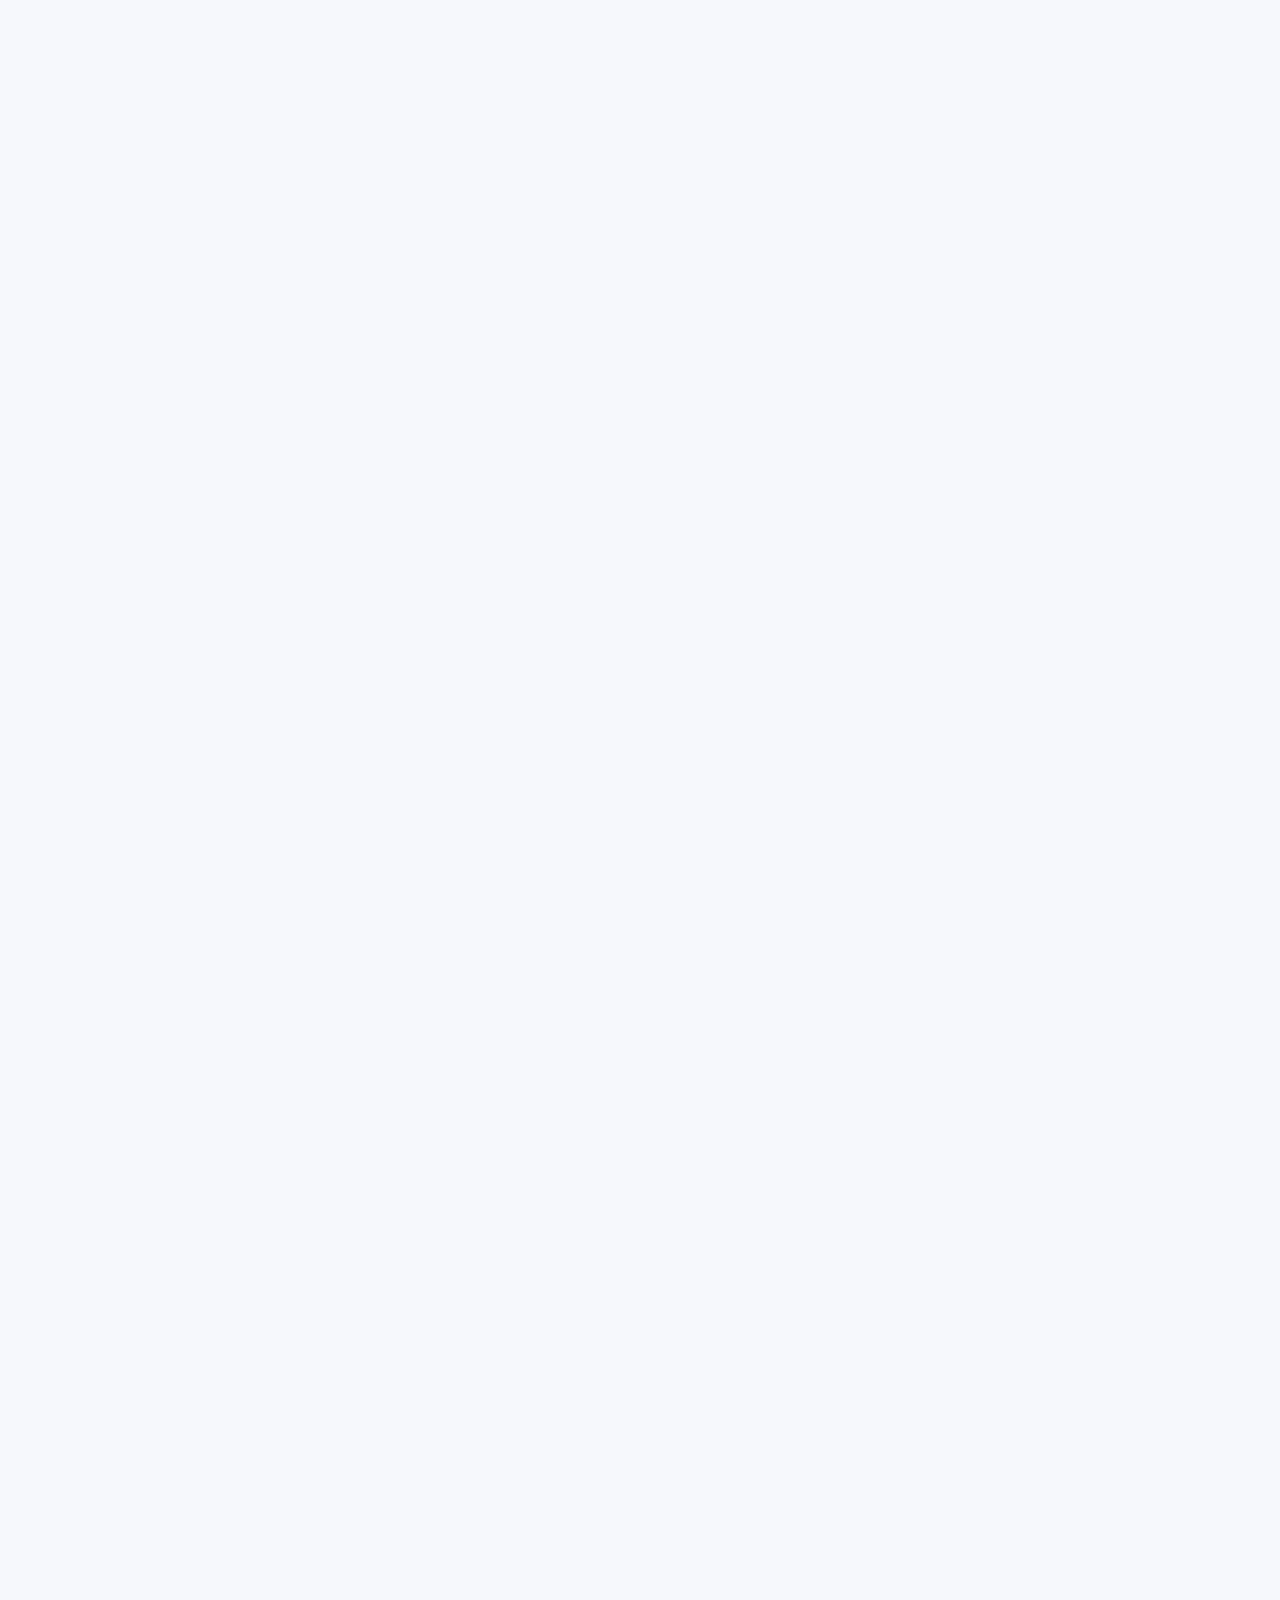
==== index.html @ 60332baa "Add files via upload" ====
<!DOCTYPE html>
<html lang="ar" dir="rtl">

<head>
  <meta charset="UTF-8">
  <meta name="viewport" content="width=device-width, initial-scale=1.0">
  <meta name="description"
    content="أكاديمية Data Cell لتعلم تحليل البيانات باستخدام Excel وPower BI وPower Query مع مسارات عملية ومشاريع حقيقية.">
  <meta name="keywords"
    content="data analysis, Excel, Power BI, Power Query, data analytics, learning platform, Pivot Table, dashboard">
  <meta name="author" content="Khaled Shaaban">
  <meta name="theme-color" content="#2563eb">
  <meta name="robots" content="index, follow">
  <link rel="canonical" href="https://abdokhaledshaaban.github.io/data_cell/index.html">
  <meta property="og:locale" content="ar_EG">
  <meta property="og:url" content="https://abdokhaledshaaban.github.io/data_cell/index.html">
  <meta property="og:site_name" content="Data Cell">
  <meta property="og:title" content="Data Cell | تعلم تحليل البيانات">
  <meta property="og:type" content="website">
  <meta property="og:image" content="https://abdokhaledshaaban.github.io/data_cell/img/hero.webp">
  <meta property="og:image:alt" content="Data Cell platform preview">
  <meta property="og:description"
    content="أكاديمية Data Cell لتعلم تحليل البيانات باستخدام Excel وPower BI وPower Query مع مسارات عملية ومشاريع حقيقية.">
  <meta name="twitter:title" content="Data Cell | تعلم تحليل البيانات">
  <meta name="twitter:description"
    content="أكاديمية Data Cell لتعلم تحليل البيانات باستخدام Excel وPower BI وPower Query مع مسارات عملية ومشاريع حقيقية.">
  <meta name="twitter:card" content="summary_large_image">
  <meta name="twitter:image" content="https://abdokhaledshaaban.github.io/data_cell/img/hero.webp">
  <meta name="twitter:image:alt" content="Data Cell platform preview">
  <script type="application/ld+json">
    {
      "@context": "https://schema.org",
      "@type": "EducationalOrganization",
      "name": "Data Cell",
      "url": "https://abdokhaledshaaban.github.io/data_cell/",
      "logo": "https://abdokhaledshaaban.github.io/data_cell/img/apple-touch-icon.png",
      "sameAs": [
        "https://www.facebook.com/share/1FXn8WjE4s/",
        "https://www.youtube.com/@khaledshaaban",
        "https://chat.whatsapp.com/BG29xzeOdV8DOxjk9hb5Yo",
        "https://t.me/onlineeducationkhaled"
      ]
    }
  </script>
  <script type="application/ld+json">
    {
      "@context": "https://schema.org",
      "@type": "WebSite",
      "name": "Data Cell",
      "url": "https://abdokhaledshaaban.github.io/data_cell/",
      "potentialAction": {
        "@type": "SearchAction",
        "target": "https://abdokhaledshaaban.github.io/data_cell/search/?q={search_term_string}",
        "query-input": "required name=search_term_string"
      }
    }
  </script>
  <link rel="icon" href="img/favicon-32.png" sizes="32x32" type="image/png">
  <link rel="icon" href="img/favicon-16.png" sizes="16x16" type="image/png">
  <link rel="apple-touch-icon" href="img/apple-touch-icon.png">
  <link rel="preconnect" href="https://fonts.googleapis.com">
  <link rel="preconnect" href="https://fonts.gstatic.com" crossorigin>
  <link rel="preload" as="style"
    href="https://fonts.googleapis.com/css2?family=Cairo:wght@300;400;500;600;700;800&family=Changa:wght@300;400;500;600;700&display=swap">
  <link rel="stylesheet"
    href="https://fonts.googleapis.com/css2?family=Cairo:wght@300;400;500;600;700;800&family=Changa:wght@300;400;500;600;700&display=swap">
  <link rel="preconnect" href="https://cdnjs.cloudflare.com" crossorigin>
  <link rel="stylesheet" href="https://cdnjs.cloudflare.com/ajax/libs/font-awesome/6.5.0/css/all.min.css">
  <link rel="stylesheet" href="css/bootstrap.min.css">
  <link rel="stylesheet" href="https://unpkg.com/aos@2.3.4/dist/aos.css">
  <link rel="stylesheet" href="css/main.css">
  <link rel="stylesheet" href="css/pages/index.css">
  <link rel="preload" as="image" href="img/hero.webp" fetchpriority="high">
  <title>Data Cell | تعلم تحليل البيانات</title>
</head>

<body>
  <div class="preloader" aria-hidden="true">
    <div class="preloader__spinner"></div>
    <span class="preloader__text">???? ???????</span>
  </div>
  <nav dir="ltr" class="navbar navbar-expand-lg fixed-top" aria-label="?????? ???????">
    <div class="container"><a href="index.html" class="navbar-brand"><span>D</span>ata<span>C</span>ell
      </a>
      <div class="d-flex align-items-center ms-auto order-lg-2 gap-3">
        <div class="login"><a href="login.html" class="btn btn-primary login-btn">تسجيل دخول</a></div><button
          id="theme-switch" class="me-2" type="button" aria-label="????? ????? ??????"><i
            class="fa-solid fa-moon"></i><i class="fa-regular fa-lightbulb"></i></button><button class="navbar-toggler"
          type="button" aria-label="??? ???????" aria-controls="links" aria-expanded="false"><i
            class="fa-solid fa-bars-staggered"></i></button>
      </div>
      <div dir="rtl" class="navbar-collapse justify-content-lg-center order-lg-1" id="links"><button class="nav-close"
          type="button" aria-label="????? ???????"><i class="fa-solid fa-xmark"></i></button>
        <ul class="navbar-nav text-start text-lg-center gap-lg-2">
          <li class="nav-item"><a href="index.html" class="nav-link">الرئيسية</a></li>
          <li class="nav-item"><a href="courses.html" class="nav-link">جميع الكورسات</a></li>
          <li class="nav-item"><a href="contact.html" class="nav-link">تواصل معنا</a></li>
          <li class="nav-item"><a href="about.html" class="nav-link">من نحن</a></li>
          <li class="nav-item drop-down"><a href="javascript:void(0)" id="navbarDropdown" class="nav-link"
              aria-haspopup="true" aria-expanded="false" aria-controls="nav-more-menu">المزيد <i
                class="fa-solid fa-caret-down"></i></a>
            <ul class="drop-down-list navbar-nav" id="nav-more-menu" role="menu" aria-hidden="true">
              <li class="nav-item"><a href="projects.html" class="nav-link">مشاريع</a></li>
              <li class="nav-item"><a href="quiz.html" class="nav-link">إختبارات</a></li>
              <li class="nav-item"><a href="learning_path.html" class="nav-link">مسار التعلم</a></li>
              <li class="nav-item"><a href="blog.html" class="nav-link">blog</a></li>
              <li class="nav-item"><a href="ai_chat.html" class="nav-link">AI chat</a></li>
              <li class="nav-item"><a href="index.html#faq" class="nav-link">FAQ</a></li>
            </ul>
          </li>
        </ul>
        <div class="login-mobile" style="display:none;"><a href="login.html" class="btn btn-primary w-100">تسجيل
            دخول</a></div>
      </div>
    </div>
  </nav><button id="myBtn" type="button" aria-label="?????? ??????"><i class="fa-solid fa-arrow-up"></i></button>
  <main id="main">
    <div class="hero d-flex align-items-center">
      <div class="container gap-4">
        <div class="row align-items-center">
          <div class="col-lg-6 text-center">
            <h1 class="display-5 fw-bold mb-4">مرحبا بكم في اكاديمية Data Cell</h1>
            <p class="text-secondary fs-5 mb-3">أكاديمية Data Cell هي أكاديميه لتعليم كيفية
              إدارة البيانات وتحليلها
              وعرضها, ويوجد
              العديد من المسارات واختبارات في مجالات متعددة وستتعلم
              بداية من تخزين البيات وتحليلها وعرضها على العديد من
              البرامج مثل: excel, power BI, power query. وهناك دورات لتعلم كل هذا. اذهب
              الى <a href="courses.html">جميع الكورسات </a>او <a href="learning_path.html">
                مسار تعلم تحليل البيانات
              </a></p><a href="courses.html" class="btn btn-primary w-75">
              إبدأ التعلم
            </a>
          </div>
          <div class="col-lg-6 text-center mt-5 mt-lg-0 imgs-section"><img src="img/hero.webp"
              class="img-fluid hero-img" alt="واجهة منصة Data Cell" loading="eager" fetchpriority="high"
              decoding="async">
            <div class="tool excel"><i class="fa-solid fa-file-excel"></i></div>
            <div class="tool powerbi"><i class="fa-solid fa-chart-column"></i></div>
            <div class="tool powerquery"><i class="fa-solid fa-database"></i></div>
            <div class="tool word"><i class="fa-solid fa-file-word"></i></div>
            <div class="tool powerpoint"><i class="fa-solid fa-file-powerpoint"></i></div>
          </div>
        </div>
        <div class="search-box text-center"><input type="search" id="search-input" aria-label="??? ?? ????????"
            placeholder="إبحث في الكورسات ...">
          <div id="search-results" role="listbox" aria-live="polite"></div>
        </div>
      </div>
    </div>
    <div class="intro-section w-100 text-center mt-5">
      <h2 class="mb-4">تعلم مع اكاديمية Data Cell</h2>
      <p class="text-secondary">تعلم مسارات تعليمية مختلفة في Data Cell تجعلك محترفاً
        في إدارة البيانات وتحليلها <br> عن
        طريق الكورسات الغنية بالمعلومات ذات التجربة الرائعة</p>
    </div>
    <div class="courses mt-5">
      <div class="container">
        <h2 class="text-center mb-5">الكورسات</h2>
        <div class="row align-items-center" id="courses">
          <div class="col-lg-3 col-md-6 mb-4">
            <div class="course-card">
              <div class="img-container"><img src="img/excel course.webp" class="course-img" alt="Excel Course"
                  loading="lazy" decoding="async"><span class="course-badge">Excel</span></div>
              <div class="course-content">
                <h5 class="course-title">Excel for Data Analysis</h5>
                <p class="course-desc">
                  تعلم تحليل البيانات باستخدام Excel بداية من الأساسيات حتى
                  الاحتراف.
                </p>
                <div class="course-info"><span><i class="fa-solid fa-video"></i> 35 درس
                  </span><span><i class="fa-solid fa-clock"></i> 5 ساعات
                  </span></div>
                <div class="course-footer">
                  <div class="rating"><i class="fa-solid fa-star"></i>
                    4.8
                  </div><a href="courses.html#excel" class="course-btn">
                    إبدأ التعلم
                  </a>
                </div>
              </div>
            </div>
          </div><a href="courses.html" class="all-coursers col-lg-3 col-md-6 mb-4">
            <h4>جميع الكورسات</h4><i class="fa-solid fa-arrow-left"></i>
          </a>
        </div>
      </div>
    </div>
    <section class="platform-features py-5">
      <div class="container">
        <div class="section-head text-center mb-5">
          <h2>مميزات المنصة</h2>
          <p>تجربة تعلم عملية وسريعة تساعدك تطبّق من أول أسبوع.</p>
        </div>
        <div class="row g-4">
          <div class="col-md-6 col-lg-4">
            <div class="feature-tile">
              <div class="feature-icon bg-1"><i class="fa-solid fa-bolt"></i></div>
              <h5>تعلم سريع ومركز</h5>
              <p>دروس قصيرة ومباشرة بدون حشو.</p>
            </div>
          </div>
          <div class="col-md-6 col-lg-4">
            <div class="feature-tile">
              <div class="feature-icon bg-2"><i class="fa-solid fa-laptop-code"></i></div>
              <h5>تطبيق عملي فوري</h5>
              <p>تمارين ومشاريع بعد كل جزء.</p>
            </div>
          </div>
          <div class="col-md-6 col-lg-4">
            <div class="feature-tile">
              <div class="feature-icon bg-3"><i class="fa-solid fa-arrows-rotate"></i></div>
              <h5>محتوى محدث باستمرار</h5>
              <p>أدوات ومهارات مطلوبة في السوق.</p>
            </div>
          </div>
          <div class="col-md-6 col-lg-4">
            <div class="feature-tile">
              <div class="feature-icon bg-4"><i class="fa-solid fa-layer-group"></i></div>
              <h5>مستويات تناسب الجميع</h5>
              <p>من مبتدئ لحد احتراف خطوة بخطوة.</p>
            </div>
          </div>
          <div class="col-md-6 col-lg-4">
            <div class="feature-tile">
              <div class="feature-icon bg-5"><i class="fa-solid fa-language"></i></div>
              <h5>محتوى عربي</h5>
              <p>شرح بسيط باللغة العربية.</p>
            </div>
          </div>
          <div class="col-md-6 col-lg-4">
            <div class="feature-tile">
              <div class="feature-icon bg-6"><i class="fa-solid fa-people-group"></i></div>
              <h5>دعم ومجتمع تعلّم</h5>
              <p>توجيه مستمر ومشاركة الخبرات.</p>
            </div>
          </div>
        </div>
      </div>
    </section>
    <section class="cta-section">
      <div class="cta-shapes"><i class="shape excel-CTA">X</i><i class="shape bi">BI</i><i class="shape pq">PQ</i><i
          class="shape chart">📊</i></div>
      <div class="container text-center cta-content">
        <h2>ابدأ رحلتك في تحليل البيانات</h2>
        <p>
          تعلم اكسيل, باور بي آي, باور كويري وتحليل البيانات مع مشاريع
          حقيقية ودروس عملية. ابدأ رحلتك في تحليل البيانات
          اليوم!
        </p>
        <div class="cta-buttons"><a href="courses.html" class="btn btn-primary btn-lg">
            تصفح الدورات
          </a><a href="learning_path.html" class="btn btn-outline-light btn-lg">
            مسار التعلم
          </a></div>
      </div>
    </section>
    <div class="most-courses mt-5">
      <div class="container">
        <div class="text-center mb-4">
          <h2 class="mb-2">الكورسات الأكثر شيوعاً</h2>
          <p class="text-secondary mb-0">اختيارات مركّزة تساعدك تبدأ بسرعة وتحقق
            نتائج واضحة.</p>
        </div>
        <div class="row g-4">
          <div class="col-lg-6">
            <article class="most-course-card">
              <div class="most-course-media"><img src="img/data analysis course.webp" alt="Data Analysis Course"
                  loading="lazy" decoding="async"><span class="badge bg-primary most-course-tag">الأكثر طلباً</span>
              </div>
              <div class="most-course-body">
                <h3>Data Analysis Fundamentals</h3>
                <p>ابدأ بأساسيات التحليل خطوة بخطوة مع تمارين عملية
                  ومشاريع قصيرة.</p>
                <div class="most-course-meta"><span><i class="fa-solid fa-video"></i> 22 درس</span><span><i
                      class="fa-solid fa-clock"></i> 3 ساعات</span><span><i class="fa-solid fa-star"></i> 4.9</span>
                </div><a href="courses.html#data-analysis" class="most-course-btn">ابدأ الآن</a>
              </div>
            </article>
          </div>
          <div class="col-lg-6">
            <article class="most-course-card">
              <div class="most-course-media"><img src="img/power query.webp" alt="Power Query Course" loading="lazy"
                  decoding="async"><span class="badge bg-primary most-course-tag">مميز</span></div>
              <div class="most-course-body">
                <h3>Power Query Mastery</h3>
                <p>تعلّم تنظيف وتحويل البيانات بذكاء واحتراف قبل بناء
                  التقارير.</p>
                <div class="most-course-meta"><span><i class="fa-solid fa-video"></i> 18 درس</span><span><i
                      class="fa-solid fa-clock"></i> 2.5 ساعة</span><span><i class="fa-solid fa-star"></i> 4.8</span>
                </div><a href="courses.html#power-query" class="most-course-btn">ابدأ الآن</a>
              </div>
            </article>
          </div>
        </div>
      </div>
    </div>
    <section class="latest-section latest-articles">
      <div class="container">
        <div class="section-head text-center mb-4">
          <h2>أحدث المقالات</h2>
          <p class="text-secondary mb-0">آخر 3 مقالات نزلت في المدونة.</p>
        </div>
        <div class="row g-4" id="homeLatestPosts">
          <div class="col-12 text-center text-secondary py-4" id="homePostsLoading">
            جاري تحميل المقالات...
          </div>
        </div>
      </div>
    </section>
    <section class="latest-section latest-videos">
      <div class="container">
        <div class="section-head text-center mb-4">
          <h2>أحدث الفيديوهات</h2>
          <p class="text-secondary mb-0">آخر 3 فيديوهات نزلت على القناة.</p>
        </div>
        <div class="row g-4">
          <div class="col-lg-4 col-md-6">
            <article class="post-card card h-100 video-card">
              <div class="post-media"><img src="img/hero.webp" alt="فيديو عن Power BI" loading="lazy"
                  decoding="async"><span class="post-tag">Power BI</span></div>
              <div class="post-body card-body">
                <h5>مقدمة سريعة لـ Power BI للمبتدئين</h5>
                <p>ابدأ من الصفر وتعرّف على الأساسيات في 10 دقائق.</p>
                <div class="post-meta"><span><i class="fa-solid fa-calendar"></i> 9 مارس 2026</span><span><i
                      class="fa-solid fa-video"></i> 10 دقائق</span></div><a
                  href="https://www.youtube.com/@khaledshaaban" class="post-btn" target="_blank"
                  rel="noopener noreferrer">شاهد الآن</a>
              </div>
            </article>
          </div>
          <div class="col-lg-4 col-md-6">
            <article class="post-card card h-100 video-card">
              <div class="post-media"><img src="img/excel course.webp" alt="فيديو عن Excel" loading="lazy"
                  decoding="async"><span class="post-tag">Excel</span></div>
              <div class="post-body card-body">
                <h5>أفضل اختصارات Excel تسرّع شغلك</h5>
                <p>أهم الاختصارات اللي هتختصر وقتك جدًا.</p>
                <div class="post-meta"><span><i class="fa-solid fa-calendar"></i> 6 مارس 2026</span><span><i
                      class="fa-solid fa-video"></i> 8 دقائق</span></div><a
                  href="https://www.youtube.com/@khaledshaaban" class="post-btn" target="_blank"
                  rel="noopener noreferrer">شاهد الآن</a>
              </div>
            </article>
          </div>
          <div class="col-lg-4 col-md-6">
            <article class="post-card card h-100 video-card">
              <div class="post-media"><img src="img/power query.webp" alt="فيديو عن Power Query" loading="lazy"
                  decoding="async"><span class="post-tag">Power Query</span></div>
              <div class="post-body card-body">
                <h5>تنظيف البيانات باستخدام Power Query</h5>
                <p>خطوات عملية لتنظيف البيانات بسرعة.</p>
                <div class="post-meta"><span><i class="fa-solid fa-calendar"></i> 2 مارس 2026</span><span><i
                      class="fa-solid fa-video"></i> 9 دقائق</span></div><a
                  href="https://www.youtube.com/@khaledshaaban" class="post-btn" target="_blank"
                  rel="noopener noreferrer">شاهد الآن</a>
              </div>
            </article>
          </div>
        </div>
      </div>
    </section>
    <section class="faq-section py-5" id="faq">
      <div class="container">
        <div class="text-center mb-4">
          <h2 data-faq-title>??????? ???????</h2>
          <p class="text-secondary mb-0" data-faq-subtitle>?????? ????? ??? ???? ??????? ???????.</p>
        </div>
        <div class="accordion faq-accordion" id="faqAccordion" data-faq-url="data/home-faq.json"></div>
        <div class="text-center text-secondary mt-3" data-faq-empty></div>
      </div>
    </section>
    <div class="about-section mt-5">
      <h2 class="text-center mb-4">About Us</h2>
      <div class="container">
        <div class="row align-items-center">
          <div class="col-lg-6 text-center">
            <h2 class="mb-4">جميع التخصصات في إدارة البيانات</h2>
            <p>تقدم اكاديمية Data Cell تخصصات كثيرة في إدارة البيانات يمكنك
              زيارة الكورسات وتصفح ما تريد</p>
          </div>
          <div class="col-lg-6">
            <div class="content p-4">
              <h3 class="mb-3">ما هي Data Cell؟</h3>
              <p>
                Data Cell هي أكاديمية تعليمية متخصصة في مجال تحليل البيانات
                وإدارة البيانات. تأسست بهدف تمكين الأفراد من
                اكتساب المهارات اللازمة لتحليل البيانات واستخلاص رؤى
                قيمة منها. تقدم الأكاديمية مجموعة واسعة من الدورات
                التدريبية التي تغطي مواضيع مثل Excel, Power BI, Power Query, وغيرها من
                الأدوات والتقنيات
                المستخدمة في مجال تحليل البيانات. تتميز دورات Data Cell بأسلوب
                تعليمي عملي وتفاعلي، حيث يتم تقديم المحتوى
                من خلال دروس فيديو، تمارين عملية، ومشاريع تطبيقية تساعد
                المتعلمين على تطبيق ما تعلموه في سيناريوهات
                واقعية.
              </p>
            </div>
          </div>
        </div>
      </div>
    </div>
  </main>
  <footer class="footer">
    <div class="container">
      <div class="row gy-4">
        <div class="col-lg-4 col-md-6">
          <h3 class="footer-logo">Data Cell</h3>
          <p class="footer-text">
            تعلم اكسيل, باور بي آي, باور كويري وتحليل البيانات مع مشاريع
            حقيقية ودروس عملية. ابدأ رحلتك في تحليل
            البيانات اليوم!
          </p>
          <div class="social-icons"><a href="https://www.facebook.com/share/1FXn8WjE4s/" target="_blank"
              rel="noopener noreferrer"><i class="fa-brands fa-facebook"></i></a><a
              href="https://www.youtube.com/@khaledshaaban" target="_blank" rel="noopener noreferrer"
              aria-label="YouTube"><i class="fa-brands fa-youtube"></i></a><a
              href="https://chat.whatsapp.com/BG29xzeOdV8DOxjk9hb5Yo" target="_blank" rel="noopener noreferrer"><i
                class="fa-brands fa-whatsapp"></i></a><a href="https://t.me/onlineeducationkhaled"><i
                class="fa-brands fa-telegram" target="_blank" rel="noopener noreferrer"></i></a></div>
        </div>
        <div class="col-lg-2 col-md-6">
          <h5>اللينكات</h5>
          <ul class="footer-links">
            <li><a href="index.html">الرئيسية</a></li>
            <li><a href="courses.html">الدورات</a></li>
            <li><a href="learning_path.html">مسار التعلم</a></li>
            <li><a href="blog.html">المدونة</a></li>
            <li><a href="contact.html">اتصل بنا</a></li>
          </ul>
        </div>
        <div class="col-lg-3 col-md-6">
          <h5>الكورسات</h5>
          <ul class="footer-links">
            <li><a href="courses.html#excel">Excel</a></li>
            <li><a href="courses.html#power-bi">Power BI</a></li>
            <li><a href="courses.html#power-query">Power Query</a></li>
            <li><a href="courses.html#data-analysis">Data Analysis</a></li>
            <li><a href="courses.html#pivot-table">Pivot table</a></li>
          </ul>
        </div>
        <div class="col-lg-3 col-md-6">
          <h5>تواصل معنا</h5>
          <ul class="footer-contact">
            <li>الايميل : <a href="mailto:info@datacell.com">info@datacell.com</a></li>
            <li>الموقع : مصر</li>
          </ul>
        </div>
      </div>
      <hr>
      <div class="footer-bottom text-center">
        <p>
          جميع الحقوق محفوظة. تصميم وتطوير © 2026 Data Cell.
        </p>
      </div>
    </div>
  </footer>
  <script src="js/bootstrap.bundle.min.js" defer></script>
  <script src="https://unpkg.com/aos@2.3.4/dist/aos.js" defer></script>
  <script src="js/main.js" defer></script>
  <script src="js/pages/index.js" defer></script>
</body>

</html>
---- css/main.css ----
/* ==== Colors for Light & Dark Mode ==== */
:root {
  --primary: #2563eb;
  --primary-hover: #1d4ed8;
  --accent: #0ea5e9;
  --accent-warm: #f59e0b;
  --hover: #e2e8f0;
  --text-main: #0f172a;
  --text-second: #475569;
  --bg-body: #f8fafc;
  --bg-card: #ffffff;
  --border: rgba(15, 23, 42, 0.08);
  --base-variant: rgba(255, 255, 255, 0.86);
  --overlay: rgba(15, 23, 42, 0.08);
  --second-background: radial-gradient(
    circle at 20% 20%,
    #e0f2fe 0%,
    #f8fafc 45%,
    #eef2ff 100%
  );
  --radius-sm: 12px;
  --radius-md: 18px;
  --radius-lg: 26px;
  --shadow-sm: 0 8px 20px rgba(15, 23, 42, 0.08);
  --shadow-md: 0 18px 40px rgba(15, 23, 42, 0.12);
  --shadow-lg: 0 30px 70px rgba(15, 23, 42, 0.16);
}

.darkmode {
  --primary: #60a5fa;
  --primary-hover: #3b82f6;
  --accent: #22d3ee;
  --accent-warm: #fbbf24;
  --hover: rgba(148, 163, 184, 0.2);
  --text-main: #f8fafc;
  --text-second: #cbd5f5;
  --bg-body: #0b1220;
  --bg-card: #121b2e;
  --border: rgba(148, 163, 184, 0.2);
  --base-variant: rgba(15, 23, 42, 0.7);
  --overlay: rgba(15, 23, 42, 0.88);
  --second-background: radial-gradient(
    circle at 20% 20%,
    rgba(37, 99, 235, 0.28) 0%,
    #0b1220 45%,
    #0f172a 100%
  );
  --shadow-sm: 0 10px 24px rgba(0, 0, 0, 0.35);
  --shadow-md: 0 20px 50px rgba(0, 0, 0, 0.45);
  --shadow-lg: 0 30px 80px rgba(0, 0, 0, 0.55);
}

* {
  /* overflow: hidden; */
  box-sizing: border-box;
  margin: 0;
  padding: 0;
}

body,
html {
  overflow-x: hidden;
  font-family: 'Cairo', 'Changa', 'Tajawal', sans-serif;
  color: var(--text-main);
  line-height: 1.75;
  background: var(--bg-body);
}

/* ==== Navbar ==== */
body {
  transition:
    background 0.35s ease,
    color 0.35s ease;
  overflow-x: hidden;
}

nav {
  position: fixed;
  top: 0;
  background: var(--base-variant);
  backdrop-filter: blur(10px);
  transition: 0.3s;
  z-index: 1000;
}

.navbar-brand {
  font-size: 30px;
  color: var(--text-main) !important;
  user-select: none;
}

.navbar-brand span {
  color: var(--primary);
  font-size: 32px;
}

#theme-switch {
  width: 45px;
  height: 45px;
  border-radius: 50%;
  border: 0;
  outline: 0;
  background-color: var(--base-variant);
  display: flex;
  justify-content: center;
  align-items: center;
}

#theme-switch i {
  font-size: 24px;
  color: var(--primary);
}

#theme-switch i:last-child {
  display: none;
  color: yellow !important;
}

.darkmode #theme-switch i:first-child {
  display: none;
}

.darkmode #theme-switch i:last-child {
  display: block;
}

.nav-item a:hover,
.nav-item p:hover {
  color: var(--primary-hover) !important;
}

.nav-item a,
.nav-item p {
  color: var(--text-main) !important;
  cursor: pointer;
  user-select: none;
}

.navbar-toggler i {
  color: var(--text-main);
}

.drop-down {
  position: relative;
}

.drop-down-list {
  position: absolute;
  top: 57px;
  background: var(--overlay);
  flex-direction: column !important;
  align-items: center !important;
  justify-content: center !important;
  width: 170px;
  border-radius: 8px;

  /* animation */
  max-height: 0;
  overflow: hidden;
  opacity: 0;
  transform: translateY(-10px);
  transition: all 0.35s ease;
}

.drop-down-list.active {
  max-height: 300px;
  background: var(--overlay);
  opacity: 1;
  transform: translateY(0);
}

.drop-down-list li {
  width: 100%;
}
.drop-down-list li:not(:last-child) {
  border-bottom: 1px dotted var(--border);
}
.drop-down-list li:hover {
  background: var(--hover);
}
.drop-down-list li:hover a {
  color: var(--text-main) !important;
}

.nav-close {
  display: none;
}

.login {
  display: flex;
}

@media (max-width: 991px) {
  .login {
    display: none;
  }

  #links .login-mobile {
    display: block;
    width: 90%;
    position: absolute;
    bottom: 0;
    margin-bottom: 20px;
  }
}

#myBtn {
  height: 40px;
  width: 40px;
  border: 0;
  outline: 0;
  background: var(--primary);
  color: white;
  cursor: pointer;
  position: fixed;
  right: 20px;
  bottom: 20px;
  border-radius: 25px;
  font-size: 18px;
  display: none;
  z-index: 1000;
  transition: 0.3s;
}
#myBtn:hover {
  background: var(--primary-hover);
}
/* ==== Mobile Menu ==== */

@media (max-width: 991px) {
  #links {
    position: fixed;
    top: 0;
    right: 0;
    height: 100vh;
    width: 50%;
    background: var(--overlay);
    display: flex;
    flex-direction: column;
    justify-content: center;
    align-items: center;
    transform: translateX(100%);
    transition: transform 0.3s ease;
    z-index: 9999;
  }

  #links.show {
    transform: translateX(0);
  }

  #links > ul {
    display: flex;
    flex-direction: column;
    gap: 15px;
    text-align: center !important;
    justify-content: center;
  }

  .drop-down-list {
    position: static;
  }
  .navbar-toggler {
    display: flex;
  }
  .nav-close {
    display: block;
    background: transparent;
    border: 1px solid var(--border);
    color: var(--text-main);
    width: 40px;
    height: 40px;
    display: flex;
    align-items: center;
    justify-content: center;
    position: absolute;
    top: 20px;
    left: 20px;
    border-radius: 20px;
  }
}

@media (max-width: 576px) {
  #links {
    width: 100%;
  }
}

/* shared hero */

.hero-eyebrow {
  display: inline-block;
  background: rgba(37, 99, 235, 0.12);
  color: var(--primary);
  padding: 6px 14px;
  border-radius: 999px;
  font-size: 14px;
  margin-bottom: 14px;
}

.hero-title {
  color: var(--text-main);
  font-weight: 700;
  font-size: 40px;
  margin-bottom: 12px;
}

.hero-text {
  color: var(--text-second);
  font-size: 17px;
  margin-bottom: 24px;
  line-height: 1.8;
}

.hero-actions {
  display: flex;
  gap: 14px;
  flex-wrap: wrap;
  margin-bottom: 20px;
}

.hero-actions .btn-outline-light {
  border-color: var(--primary);
  color: var(--primary);
}

.hero-actions .btn-outline-light:hover {
  background: var(--primary);
  color: #fff;
}

.hero-highlights {
  display: flex;
  gap: 16px;
  flex-wrap: wrap;
  color: var(--text-main);
  font-size: 14px;
}

.hero-highlights span {
  display: flex;
  align-items: center;
  gap: 8px;
  background: var(--bg-card);
  border: 1px solid var(--border);
  padding: 6px 12px;
  border-radius: 999px;
}

/* shared courses section */

.courses {
  min-height: calc(100vh - 300px) !important;
  background: var(--second-background);
  padding: 20px 0;
}

.courses h2 {
  color: var(--text-main);
}

/* courses section */

.course-card {
  background: var(--bg-card);
  border-radius: 14px;
  overflow: hidden;
  box-shadow: 0 6px 25px rgba(0, 0, 0, 0.08);
  transition: 0.4s;
  position: relative;
}

.course-card:hover {
  transform: translateY(-8px);
  box-shadow: 0 15px 40px rgba(0, 0, 0, 0.15);
}

/* الصورة */

.img-container {
  position: relative;
  overflow: hidden;
  width: 100%;
  aspect-ratio: 470 / 357;
  border-radius: 14px 14px 0 0;
}

.course-img {
  width: 100%;
  height: 100%;
  object-fit: cover;
  object-position: center;
  transition: 0.5s;
  display: block;
}

.course-card:hover .course-img {
  transform: scale(1.08);
}

/* badge */

.course-badge {
  position: absolute;
  top: 12px;
  left: 12px;
  background: var(--primary);
  color: white;
  padding: 4px 10px;
  border-radius: 6px;
  font-size: 12px;
}

/* المحتوى */

.course-content {
  padding: 15px;
}

.course-title {
  font-size: 18px;
  font-weight: 600;
  margin-bottom: 6px;
  color: var(--text-main);
  height: 45px;
}

.course-desc {
  font-size: 14px;
  color: var(--text-second);
  margin-bottom: 10px;
}

/* معلومات الكورس */

.course-info {
  display: flex;
  gap: 15px;
  font-size: 13px;
  color: var(--text-second);
  margin-bottom: 12px;
}

.course-info i {
  color: var(--primary);
}

/* footer */

.course-footer {
  display: flex;
  justify-content: space-between;
  align-items: center;
}

.rating {
  color: #facc15;
  font-weight: 600;
}

/* زر */

.course-btn {
  background: var(--primary);
  color: white;
  padding: 6px 14px;
  border-radius: 6px;
  font-size: 14px;
  text-decoration: none;
  transition: 0.3s;
}

.course-btn:hover {
  background: var(--primary-hover);
}

/* shared post cards */

.post-card {
  background: var(--bg-card);
  border: 1px solid var(--border);
  border-radius: 18px;
  overflow: hidden;
  box-shadow: 0 12px 28px rgba(0, 0, 0, 0.08);
  display: flex;
  flex-direction: column;
  height: 100%;
}
.post-card img {
  transition: 0.3s;
}
.post-card:hover img {
  transform: scale(1.1);
}

.post-media {
  position: relative;
  height: 200px;
}

.post-media img {
  width: 100%;
  height: 100%;
  object-fit: cover;
  display: block;
}

.post-tag {
  position: absolute;
  top: 12px;
  right: 12px;
  background: var(--primary);
  color: #fff;
  padding: 4px 10px;
  border-radius: 999px;
  font-size: 12px;
}

.post-body {
  padding: 18px;
  display: flex;
  flex-direction: column;
  gap: 10px;
  flex: 1;
}

.post-body h5 {
  color: var(--text-main);
  margin: 0;
}

.post-body p {
  color: var(--text-second);
  margin: 0;
}

.post-meta {
  display: flex;
  gap: 12px;
  flex-wrap: wrap;
  color: var(--text-second);
  font-size: 13px;
}

.post-btn {
  margin-top: auto;
  background: var(--primary);
  color: #fff;
  text-decoration: none;
  padding: 8px 14px;
  border-radius: 8px;
  width: fit-content;
  transition: 0.3s;
}

.post-btn:hover {
  background: var(--primary-hover);
}

/* cta section */

.cta-section {
  position: relative;
  padding: 100px 20px;
  background: linear-gradient(135deg, #0d6efd, #1e3c72);
  color: white;
  overflow: hidden;
  border-radius: 20px;
}

.cta-content h2 {
  font-size: 40px;
  font-weight: 700;
  margin-bottom: 15px;
}

.cta-content p {
  font-size: 18px;
  opacity: 0.9;
  margin-bottom: 30px;
}

.cta-buttons {
  display: flex;
  justify-content: center;
  gap: 20px;
  flex-wrap: wrap;
}

.cta-buttons .btn {
  padding: 12px 30px;
  font-size: 18px;
}

.cta-buttons .btn-outline-light:hover {
  background: white;
  color: #0d6efd;
}

/* shapes */

.cta-shapes .shape {
  position: absolute;
  font-size: 30px;
  opacity: 0.15;
  animation: float 6s infinite ease-in-out;
}

.excel-CTA {
  top: 20%;
  left: 10%;
}

.bi {
  top: 70%;
  left: 20%;
}

.pq {
  top: 30%;
  right: 15%;
}

.chart {
  bottom: 20%;
  right: 10%;
}

/* animation */

@keyframes float {
  0% {
    transform: translateY(0);
  }

  50% {
    transform: translateY(-20px);
  }

  100% {
    transform: translateY(0);
  }
}

/* footer */

.footer {
  background: var(--second-background);
  color: var(--text-main) !important;
  padding: 60px 20px 20px;
  margin-top: 80px;
}

.footer-logo {
  color: var(--text-main) !important;
  font-size: 28px;
  font-weight: 700;
  margin-bottom: 15px;
}

.footer-text {
  font-size: 15px;
  opacity: 0.8;
}

.footer h5 {
  color: var(--text-main) !important;
  margin-bottom: 15px;
}

.footer-links {
  list-style: none;
  padding: 0;
}

.footer-links li {
  margin-bottom: 10px;
}

.footer-links a {
  text-decoration: none;
  color: var(--text-second);
  transition: 0.3s;
}

.footer-links a:hover {
  color: #0d6efd;
  padding-left: 5px;
}

.footer-contact {
  list-style: none;
  padding: 0;
}

.footer-contact li {
  margin-bottom: 10px;
}

.social-icons {
  margin-top: 15px;
}

.social-icons a {
  color: var(--text-main);
  font-size: 20px;
  margin-right: 15px;
  transition: 0.3s;
}

.social-icons a:hover {
  color: #0d6efd;
  transform: translateY(-3px);
}

.footer-bottom {
  margin-top: 20px;
  font-size: 14px;
  opacity: 0.7;
}

@media (max-width: 768px) {
  .footer .row {
    text-align: center;
  }

  .footer .row > div {
    display: flex;
    flex-direction: column;
    align-items: center;
  }

  .footer-links,
  .footer-contact {
    align-items: center;
  }

  .social-icons {
    display: flex;
    justify-content: center;
    gap: 12px;
  }

  .social-icons a {
    margin-right: 0;
  }
}

/* ==== Design Refresh: Professional UI ==== */
html {
  scroll-behavior: smooth;
}

body {
  text-rendering: optimizeLegibility;
  -webkit-font-smoothing: antialiased;
}

a {
  color: var(--primary);
  text-decoration: none;
  transition: color 0.2s ease;
}

a:hover,
a:focus {
  color: var(--primary-hover);
}

img {
  max-width: 100%;
  height: auto;
  display: block;
}

button,
.btn,
.nav-link,
.course-btn,
.post-btn,
.most-course-btn,
.project-filter-btn {
  min-height: 44px;
  touch-action: manipulation;
}

section[id],
div[id],
:target {
  scroll-margin-top: 90px;
}

.navbar {
  background: var(--base-variant);
  border-bottom: 1px solid var(--border);
  box-shadow: var(--shadow-sm);
}

.navbar .container {
  min-height: 72px;
}

.navbar-brand {
  font-weight: 800;
  letter-spacing: 0.4px;
}

.nav-item a {
  font-weight: 600;
  padding: 8px 14px;
  border-radius: 999px;
}

.nav-item a:hover,
.nav-item a:focus {
  background: rgba(37, 99, 235, 0.12);
}

#theme-switch {
  background: var(--bg-card);
  border: 1px solid var(--border);
  box-shadow: var(--shadow-sm);
  transition:
    transform 0.2s ease,
    box-shadow 0.2s ease;
}

#theme-switch:hover {
  transform: translateY(-2px);
  box-shadow: var(--shadow-md);
}

.navbar-toggler,
.nav-close {
  border-radius: 999px;
  border: 1px solid var(--border);
  background: var(--bg-card);
  box-shadow: var(--shadow-sm);
  transition:
    transform 0.2s ease,
    box-shadow 0.2s ease;
}

.navbar-toggler:hover,
.nav-close:hover {
  transform: translateY(-2px);
  box-shadow: var(--shadow-md);
}

.drop-down-list {
  background: var(--bg-card);
  border: 1px solid var(--border);
  box-shadow: var(--shadow-md);
}

.hero {
  position: relative;
  overflow: hidden;
  padding: 120px 0 80px;
}

.hero::before,
.hero::after {
  content: '';
  position: absolute;
  width: 280px;
  height: 280px;
  border-radius: 50%;
  background: radial-gradient(
    circle,
    rgba(14, 165, 233, 0.35) 0%,
    rgba(37, 99, 235, 0) 70%
  );
  opacity: 0.8;
  animation: floaty 10s ease-in-out infinite;
}

.hero::before {
  top: -120px;
  right: -80px;
}

.hero::after {
  bottom: -140px;
  left: -60px;
  animation-delay: 2s;
}

.hero h1 {
  font-size: clamp(2.2rem, 4vw, 3.5rem);
  line-height: 1.2;
}

.hero p {
  color: var(--text-second);
}

.hero .hero-img {
  border-radius: var(--radius-lg);
  box-shadow: var(--shadow-lg);
  border: 1px solid var(--border);
}

.search-box {
  max-width: 560px;
  margin: 30px auto 0;
}

.search-box input {
  border-radius: 999px;
  padding: 14px 18px;
  border: 1px solid var(--border);
  box-shadow: var(--shadow-sm);
}

.section-head h2,
.intro-section h2,
.most-courses h2 {
  font-weight: 800;
  letter-spacing: 0.2px;
}

.section-head p {
  color: var(--text-second);
}

.btn {
  border-radius: 999px;
  font-weight: 600;
  padding: 10px 22px;
  transition:
    transform 0.2s ease,
    box-shadow 0.2s ease;
}

.btn-primary {
  background: linear-gradient(135deg, var(--primary), var(--accent));
  border: none;
  box-shadow: var(--shadow-sm);
}

.btn-primary:hover,
.btn-primary:focus {
  transform: translateY(-2px);
  box-shadow: var(--shadow-md);
  background: linear-gradient(135deg, var(--primary-hover), var(--primary));
}

.btn-outline-primary {
  border-color: var(--primary);
  color: var(--primary);
}

.btn-outline-primary:hover,
.btn-outline-primary:focus {
  background: rgba(37, 99, 235, 0.12);
  color: var(--primary);
}

.btn-outline-light {
  border-color: rgba(255, 255, 255, 0.5);
}

.course-card,
.post-card,
.feature-tile,
.most-course-card,
.project-file-card,
.contact-card,
.about-card,
.team-card,
.method-card,
.quiz-shell,
.quiz-topic-card {
  border-radius: var(--radius-md);
  border: 1px solid var(--border);
  box-shadow: var(--shadow-sm);
  transition:
    transform 0.3s ease,
    box-shadow 0.3s ease;
}

.course-card:hover,
.post-card:hover,
.feature-tile:hover,
.most-course-card:hover,
.project-file-card:hover,
.team-card:hover,
.method-card:hover {
  transform: translateY(-6px);
  box-shadow: var(--shadow-md);
}

.course-img,
.post-media img,
.most-course-media img,
.blog-featured-media img,
.course-hero-media img {
  aspect-ratio: 16 / 10;
  object-fit: cover;
  border-radius: var(--radius-md);
}

.post-tag,
.course-badge,
.most-course-tag {
  border-radius: 999px;
  font-weight: 600;
}

.cta-section {
  background: linear-gradient(135deg, #1d4ed8 0%, #0ea5e9 60%, #22d3ee 100%);
  box-shadow: var(--shadow-lg);
  border-radius: var(--radius-lg);
  margin: 80px auto 0;
}

.cta-section h2,
.cta-section p {
  color: #fff;
}

.latest-videos {
  background: rgba(148, 163, 184, 0.12);
  border-radius: var(--radius-lg);
  padding: 70px 0;
}

.footer {
  background: var(--second-background);
  border-top: 1px solid var(--border);
}

.footer-logo {
  font-weight: 800;
  letter-spacing: 0.4px;
}

.footer-links a {
  display: inline-block;
  padding: 6px 0;
  color: var(--text-second);
}

.footer-links a:hover {
  color: var(--primary);
}

@keyframes floaty {
  0%,
  100% {
    transform: translateY(0);
  }
  50% {
    transform: translateY(-12px);
  }
}

@media (max-width: 991px) {
  .hero {
    padding: 100px 0 60px;
  }

  .navbar .container {
    min-height: 64px;
  }

  .search-box {
    margin-top: 20px;
  }
}

@media (hover: none) {
  .course-card:hover,
  .post-card:hover,
  .feature-tile:hover,
  .most-course-card:hover,
  .project-file-card:hover,
  .team-card:hover,
  .method-card:hover {
    transform: none;
    box-shadow: var(--shadow-sm);
  }
}

@media (prefers-reduced-motion: reduce) {
  * {
    animation: none !important;
    transition: none !important;
  }
}

/* ==== Premium UI System ==== */

:root {
  --primary: #1d4ed8;
  --primary-hover: #1e40af;
  --accent: #06b6d4;
  --accent-warm: #f59e0b;
  --text-main: #0b1220;
  --text-second: #475569;
  --bg-body: #f6f8fc;
  --bg-card: #ffffff;
  --border: rgba(15, 23, 42, 0.08);
  --base-variant: rgba(255, 255, 255, 0.9);
  --overlay: rgba(15, 23, 42, 0.08);
  --second-background: radial-gradient(
    circle at 15% 15%,
    #dbeafe 0%,
    #f8fafc 45%,
    #e0f2fe 100%
  );
  --radius-sm: 12px;
  --radius-md: 18px;
  --radius-lg: 28px;
  --shadow-sm: 0 10px 24px rgba(15, 23, 42, 0.08);
  --shadow-md: 0 18px 45px rgba(15, 23, 42, 0.12);
  --shadow-lg: 0 35px 80px rgba(15, 23, 42, 0.18);
  --ease-out: cubic-bezier(0.16, 1, 0.3, 1);
}

.darkmode {
  --primary: #60a5fa;
  --primary-hover: #3b82f6;
  --accent: #22d3ee;
  --accent-warm: #fbbf24;
  --text-main: #f8fafc;
  --text-second: #cbd5f5;
  --bg-body: #0b1220;
  --bg-card: #121b2e;
  --border: rgba(148, 163, 184, 0.22);
  --base-variant: rgba(15, 23, 42, 0.8);
  --overlay: rgba(15, 23, 42, 0.75);
  --second-background: radial-gradient(
    circle at 15% 15%,
    rgba(96, 165, 250, 0.2) 0%,
    #0b1220 45%,
    #0f172a 100%
  );
  --shadow-sm: 0 12px 26px rgba(0, 0, 0, 0.35);
  --shadow-md: 0 24px 55px rgba(0, 0, 0, 0.45);
  --shadow-lg: 0 40px 90px rgba(0, 0, 0, 0.55);
}

body {
  background: var(--bg-body);
  text-rendering: optimizeLegibility;
  -webkit-font-smoothing: antialiased;
  opacity: 0;
  transition: opacity 0.45s ease;
}

body.page-loaded {
  opacity: 1;
}

body::before {
  content: '';
  position: fixed;
  inset: 0;
  background: radial-gradient(
    circle at 10% 10%,
    rgba(37, 99, 235, 0.12),
    transparent 45%
  );
  pointer-events: none;
  z-index: -1;
}

::selection {
  background: rgba(29, 78, 216, 0.2);
}

a,
button,
.btn,
.nav-link {
  transition: all 0.3s var(--ease-out);
}

.btn {
  border-radius: 999px;
  font-weight: 700;
  letter-spacing: 0.2px;
}

.btn-primary {
  background: linear-gradient(135deg, var(--primary), var(--accent));
  border: none;
  box-shadow: var(--shadow-sm);
}

.btn-primary:hover,
.btn-primary:focus {
  transform: translateY(-2px);
  box-shadow: var(--shadow-md);
}

.btn-outline-primary {
  border-color: var(--primary);
  color: var(--primary);
}

.btn-outline-primary:hover,
.btn-outline-primary:focus {
  background: rgba(29, 78, 216, 0.12);
}

.navbar {
  background: var(--base-variant);
  border-bottom: 1px solid var(--border);
  box-shadow: var(--shadow-sm);
  backdrop-filter: blur(14px);
}

.card,
.course-card,
.post-card,
.feature-tile,
.most-course-card,
.project-file-card,
.contact-card,
.about-card,
.team-card,
.method-card,
.quiz-shell,
.quiz-topic-card,
.quick-card,
.auth-card {
  background: var(--bg-card);
  border: 1px solid var(--border);
  border-radius: var(--radius-md);
  box-shadow: var(--shadow-sm);
  transition:
    transform 0.4s var(--ease-out),
    box-shadow 0.4s var(--ease-out);
}

.card:hover,
.course-card:hover,
.post-card:hover,
.feature-tile:hover,
.most-course-card:hover,
.project-file-card:hover,
.contact-card:hover,
.about-card:hover,
.team-card:hover,
.method-card:hover,
.quiz-shell:hover,
.quiz-topic-card:hover,
.quick-card:hover {
  transform: translateY(-6px);
  box-shadow: var(--shadow-md);
}

.form-control:focus,
.form-select:focus,
input:focus,
textarea:focus {
  border-color: var(--primary);
  box-shadow: 0 0 0 0.2rem rgba(29, 78, 216, 0.18);
}

[data-aos] {
  transition-timing-function: var(--ease-out);
}

/* preloader */

.preloader {
  position: fixed;
  inset: 0;
  display: flex;
  flex-direction: column;
  gap: 16px;
  align-items: center;
  justify-content: center;
  background: var(--bg-body);
  z-index: 99999;
  transition: opacity 0.45s ease, visibility 0.45s ease;
}

.preloader.is-hidden {
  opacity: 0;
  visibility: hidden;
}

.preloader__spinner {
  width: 52px;
  height: 52px;
  border-radius: 50%;
  border: 3px solid rgba(29, 78, 216, 0.2);
  border-top-color: var(--primary);
  animation: spin 1s linear infinite;
}

.preloader__text {
  font-size: 14px;
  letter-spacing: 1px;
  color: var(--text-second);
}

@keyframes spin {
  to {
    transform: rotate(360deg);
  }
}
---- css/pages/index.css ----
/* Index Page */
/* hero */

.hero {
  min-height: calc(100vh - 75px);
  background: var(--second-background);
  margin-top: 74px;
  color: var(--text-main);
  position: relative;
  overflow: hidden;
  padding: 120px 0 90px;
}

.hero::before,
.hero::after {
  content: '';
  position: absolute;
  width: 280px;
  height: 280px;
  border-radius: 50%;
  background: radial-gradient(
    circle,
    rgba(29, 78, 216, 0.2),
    transparent 70%
  );
  z-index: 0;
}

.hero::before {
  top: -120px;
  right: -80px;
}

.hero::after {
  bottom: -140px;
  left: -60px;
}

.hero .container {
  position: relative;
  z-index: 1;
}

.hero button a {
  color: white !important;
  text-decoration: none;
  font-size: 24px;
}

.hero .hero-img {
  width: 470px;
  border-radius: 30px;
  box-shadow: var(--shadow-lg);
  border: 1px solid var(--border);
}

.hero .imgs-section {
  position: relative;
}

/* الصورة الأساسية */
.hero-img img {
  width: 350px;
}

/* شكل الايقونات */
.tool {
  position: absolute;
  width: 70px;
  height: 70px;
  border-radius: 20px;
  display: flex;
  justify-content: center;
  align-items: center;
  font-size: 28px;
  color: white;
  box-shadow: 0 10px 25px rgba(0, 0, 0, 0.2);
  animation: float-hero 4s ease-in-out infinite;
}

/* الوان الأدوات */
.excel {
  background: #217346;
  top: -50px;
  left: 100px;
}

.powerbi {
  background: #f2c811;
  top: 30px;
  right: 10px;
}

.powerquery {
  background: #0f9d58;
  bottom: 50px;
  left: 20px;
}

.word {
  background: blue;
  top: 200px;
}

.powerpoint {
  background: #d24726;
  bottom: 70px;
  right: 250px;
}

/* حركة الطفو */
@keyframes float-hero {
  0% {
    transform: translateY(0px);
  }
  50% {
    transform: translateY(-15px);
  }
  100% {
    transform: translateY(0px);
  }
}

/* search */

.search-box {
  position: relative;
  width: 100%;
  margin-top: 30px;
}

@media (max-width: 991px) {
  .search-box {
    margin-top: 10px;
  }
}

#search-input {
  width: 90%;
  padding: 14px 18px;
  border-radius: 999px;
  border: 1px solid var(--border);
  background: var(--bg-card);
  box-shadow: var(--shadow-sm);
}

#search-input:focus {
  border-color: var(--primary);
  outline: 0;
}

#search-results {
  position: absolute;
  background: var(--bg-card);
  width: 100%;
  border-radius: 8px;
  box-shadow: var(--shadow-md);
  margin-top: 5px;
  display: none;
  border: 1px solid var(--border);
}

.result-item {
  padding: 10px;
  cursor: pointer;
  transition: background 0.2s ease;
}

.result-item:hover {
  background: rgba(148, 163, 184, 0.18);
}

.hero .container {
  display: flex;
  flex-direction: column;
  gap: 60px !important;
}

/* courses */

.intro-section {
  color: var(--text-main);
}

.courses {
  min-height: calc(100vh - 300px) !important;
  background: var(--second-background);
  padding: 20px 0;
}

.all-coursers {
  display: flex;
  align-items: center;
  justify-content: center;
  gap: 15px;
  flex-direction: column;
  background: var(--base-variant);
  color: var(--text-main);
  height: 372px;
  border-radius: 14px;
  text-decoration: none;
  font-size: 24px;
}
.all-coursers i {
  animation: go 2s ease-in-out infinite;
}

@keyframes go {
  0% {
    transform: translateX(0);
  }
  50% {
    transform: translateX(10px);
  }
  100% {
    transform: translateX(0);
  }
}

.courses h2 {
  color: var(--text-main);
}

.popular-courses .section-head {
  display: flex;
  align-items: center;
  justify-content: space-between;
  gap: 12px;
  flex-wrap: wrap;
}

.popular-courses .section-head h2 {
  margin: 0;
}

.popular-courses .see-all {
  color: var(--primary);
  text-decoration: none;
  font-weight: 600;
}

.popular-courses .see-all:hover {
  color: var(--primary-hover);
}

.popular-courses .course-card {
  border: 1px solid var(--border);
}

/* most courses */

.most-courses {
  background: var(--base-variant);
  color: var(--text-main);
  padding: 50px 0;
  border-radius: 20px;
}

.most-courses-head {
  text-align: center;
  margin-bottom: 30px;
  color: var(--text-main);
}

.most-courses-head p {
  color: var(--text-second);
  margin: 8px 0 0;
}

.most-courses-grid {
  display: grid;
  grid-template-columns: repeat(2, minmax(0, 1fr));
  gap: 24px;
}

.most-course-card {
  background: var(--bg-card);
  border: 1px solid var(--border);
  border-radius: 18px;
  overflow: hidden;
  display: grid;
  grid-template-columns: 170px 1fr;
  gap: 18px;
  align-items: center;
  box-shadow: 0 10px 30px rgba(0, 0, 0, 0.08);
  transition:
    transform 0.3s ease,
    box-shadow 0.3s ease;
}

.most-course-card:hover {
  transform: translateY(-6px);
  box-shadow: 0 18px 45px rgba(0, 0, 0, 0.15);
}

.most-course-media {
  position: relative;
  height: 100%;
  min-height: 180px;
}

.most-course-media img {
  width: 100%;
  height: 100%;
  object-fit: cover;
  display: block;
}

.most-course-tag {
  position: absolute;
  top: 12px;
  right: 12px;
  background: var(--primary);
  color: white;
  padding: 4px 12px;
  border-radius: 999px;
  font-size: 12px;
}

.most-course-body {
  padding: 18px 18px 18px 0;
  display: flex;
  flex-direction: column;
  gap: 10px;
  text-align: right;
}

.most-course-body h3 {
  margin: 0;
  font-size: 20px;
  color: var(--text-main);
}

.most-course-body p {
  margin: 0;
  color: var(--text-second);
  font-size: 14px;
}

.most-course-meta {
  display: flex;
  gap: 14px;
  flex-wrap: wrap;
  color: var(--text-second);
  font-size: 13px;
}

.most-course-meta i {
  color: var(--primary);
}

.most-course-btn {
  align-self: flex-start;
  background: var(--primary);
  color: white;
  padding: 8px 16px;
  border-radius: 8px;
  text-decoration: none;
  font-size: 14px;
  transition: 0.3s;
}

.most-course-btn:hover {
  background: var(--primary-hover);
}

@media (max-width: 992px) {
  .most-courses-grid {
    grid-template-columns: 1fr;
  }

  .most-course-card {
    grid-template-columns: 1fr;
  }

  .most-course-body {
    padding: 16px;
  }
}

/* platform features */

.platform-features {
  background: var(--second-background);
  border-radius: 24px;
  margin: 60px auto;
}

.platform-features .section-head h2 {
  color: var(--text-main);
  margin-bottom: 10px;
}

.platform-features .section-head p {
  color: var(--text-second);
  margin: 0;
}

.feature-tile {
  background: var(--bg-card);
  border: 1px solid var(--border);
  border-radius: 18px;
  padding: 26px 22px;
  text-align: center;
  min-height: 220px;
  display: flex;
  flex-direction: column;
  align-items: center;
  gap: 10px;
  box-shadow: 0 10px 30px rgba(0, 0, 0, 0.08);
  transition:
    transform 0.3s ease,
    box-shadow 0.3s ease;
  position: relative;
  overflow: hidden;
}

.feature-tile::after {
  content: '';
  position: absolute;
  top: -60px;
  right: -60px;
  width: 120px;
  height: 120px;
  background: radial-gradient(circle, rgba(37, 99, 235, 0.18), transparent 70%);
}

.feature-tile:hover {
  transform: translateY(-6px);
  box-shadow: 0 18px 45px rgba(0, 0, 0, 0.15);
}

.feature-tile h5 {
  color: var(--text-main);
  margin: 0;
  font-size: 18px;
}

.feature-tile p {
  color: var(--text-second);
  margin: 0;
  font-size: 14px;
}

.feature-icon {
  width: 62px;
  height: 62px;
  border-radius: 16px;
  display: flex;
  align-items: center;
  justify-content: center;
  color: white;
  font-size: 26px;
  margin-bottom: 4px;
  box-shadow: 0 10px 20px rgba(0, 0, 0, 0.18);
}

.feature-icon.bg-1 {
  background: linear-gradient(135deg, #2563eb, #1e3a8a);
}

.feature-icon.bg-2 {
  background: linear-gradient(135deg, #0ea5e9, #0284c7);
}

.feature-icon.bg-3 {
  background: linear-gradient(135deg, #22c55e, #15803d);
}

.feature-icon.bg-4 {
  background: linear-gradient(135deg, #f59e0b, #b45309);
}

.feature-icon.bg-5 {
  background: linear-gradient(135deg, #a855f7, #7e22ce);
}

.feature-icon.bg-6 {
  background: linear-gradient(135deg, #ef4444, #b91c1c);
}

/* FAQ */

.faq-section {
  margin-top: 70px;
}

.faq-section h2 {
  color: var(--text-main);
}

.faq-section .text-secondary {
  color: var(--text-second) !important;
}

.faq-accordion .accordion-item {
  border: 1px solid var(--border);
  background: var(--bg-card);
  border-radius: 14px;
  margin-bottom: 12px;
  overflow: hidden;
}

.faq-accordion .accordion-button {
  background: var(--bg-card);
  color: var(--text-main);
  font-weight: 600;
  padding: 18px 20px;
}

.faq-accordion .accordion-button:focus {
  box-shadow: 0 0 0 0.2rem rgba(37, 99, 235, 0.2);
  border-color: transparent;
}

.faq-accordion .accordion-button:not(.collapsed) {
  background: var(--primary);
  color: #fff;
  box-shadow: none;
}

.faq-accordion .accordion-body {
  background: var(--bg-card);
  color: var(--text-second);
  line-height: 1.8;
  padding: 18px 20px;
}

/* about section */

.about-section {
  background: var(--overlay);
  width: 85%;
  margin: auto;
  padding: 20px;
  color: var(--text-main);
}

.about-section .content {
  background: var(--primary);
  border-radius: 8px;
}
.about-section .content p {
  color: white;
  padding: 20px;
  font-size: 16px;
  line-height: 1.5;
}
.about-section .content h3 {
  color: white;
}

@media (max-width: 991px) {
  .about-section .content p {
    padding: 0 !important;
  }
}

.latest-section {
  padding: 60px 0;
  color: var(--text-main);
}

.latest-videos {
  background: var(--base-variant);
  border-radius: 24px;
  margin: 0 10px 20px;
  padding: 60px 0;
}

.video-card .post-media {
  position: relative;
}

.video-play {
  position: absolute;
  top: 50%;
  left: 50%;
  transform: translate(-50%, -50%);
  width: 52px;
  height: 52px;
  border-radius: 50%;
  background: rgba(0, 0, 0, 0.6);
  color: #fff;
  display: flex;
  align-items: center;
  justify-content: center;
  font-size: 18px;
  border: 2px solid #fff;
}
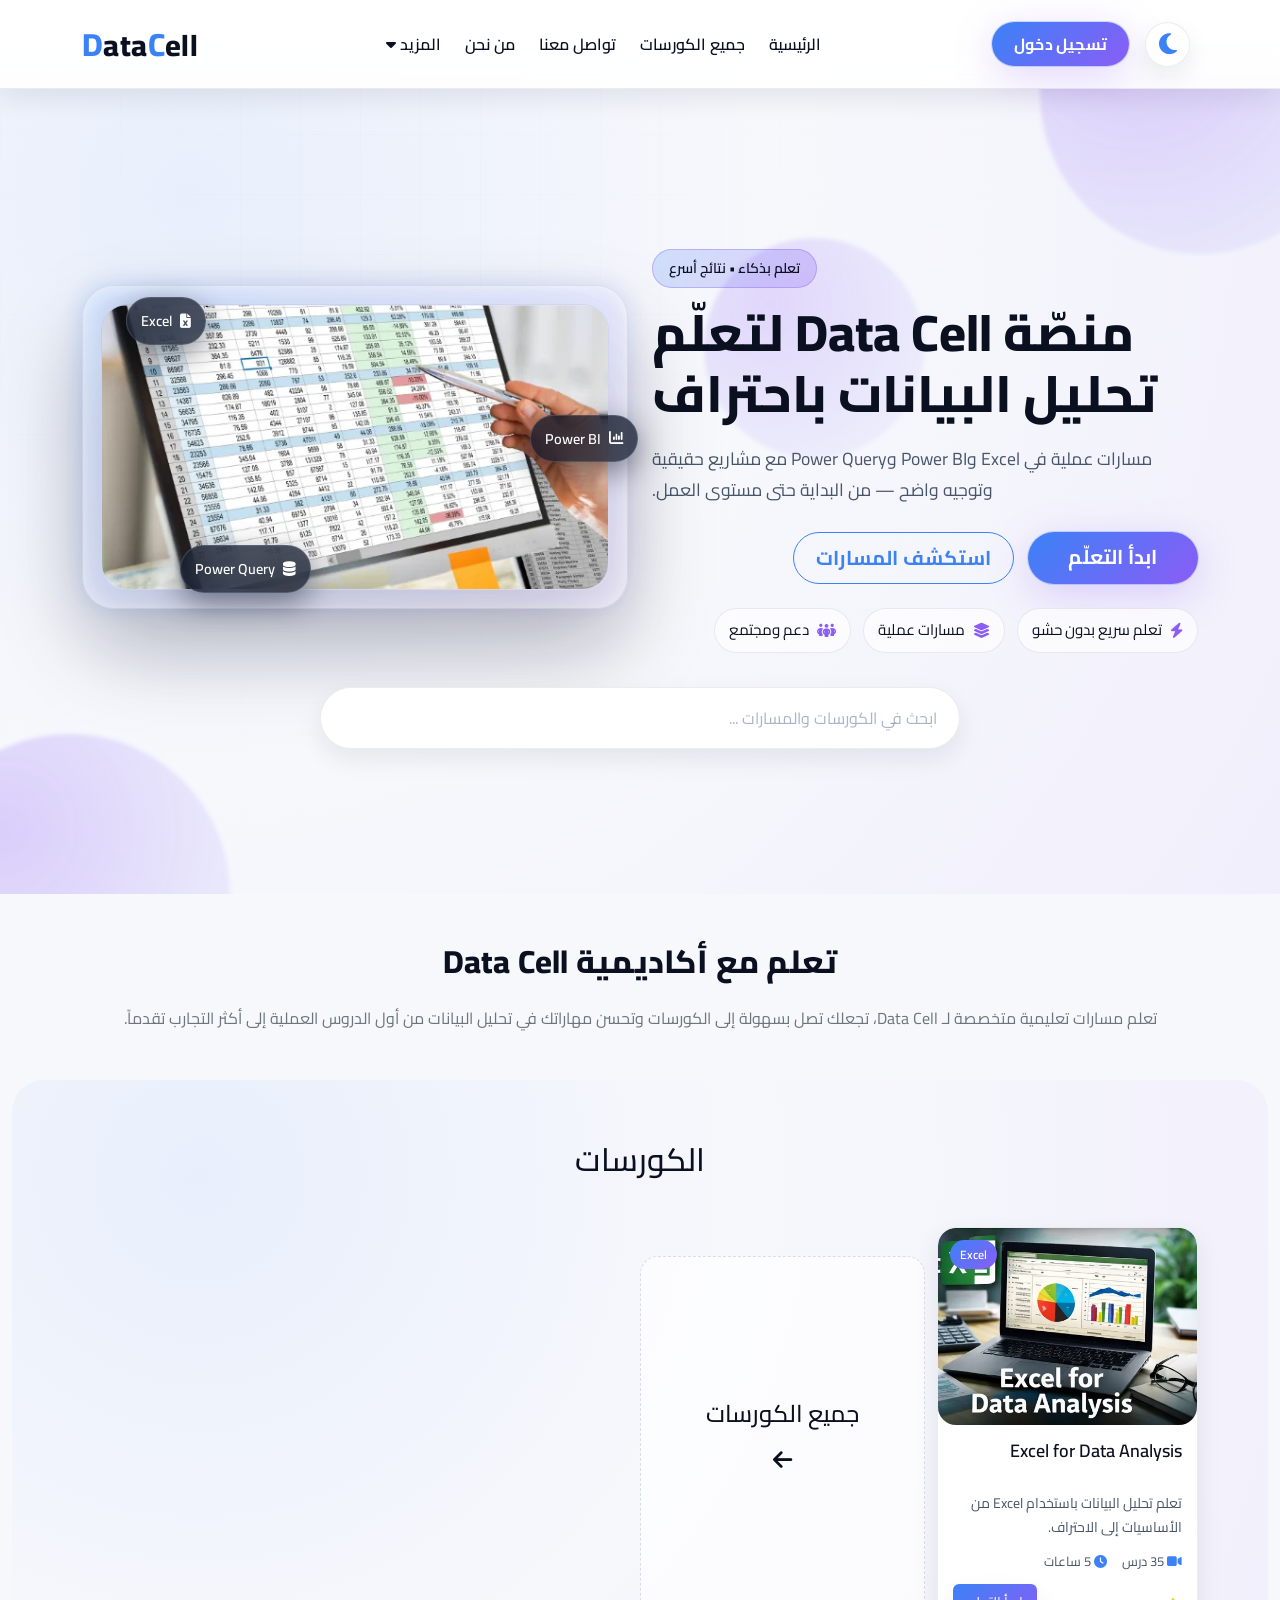
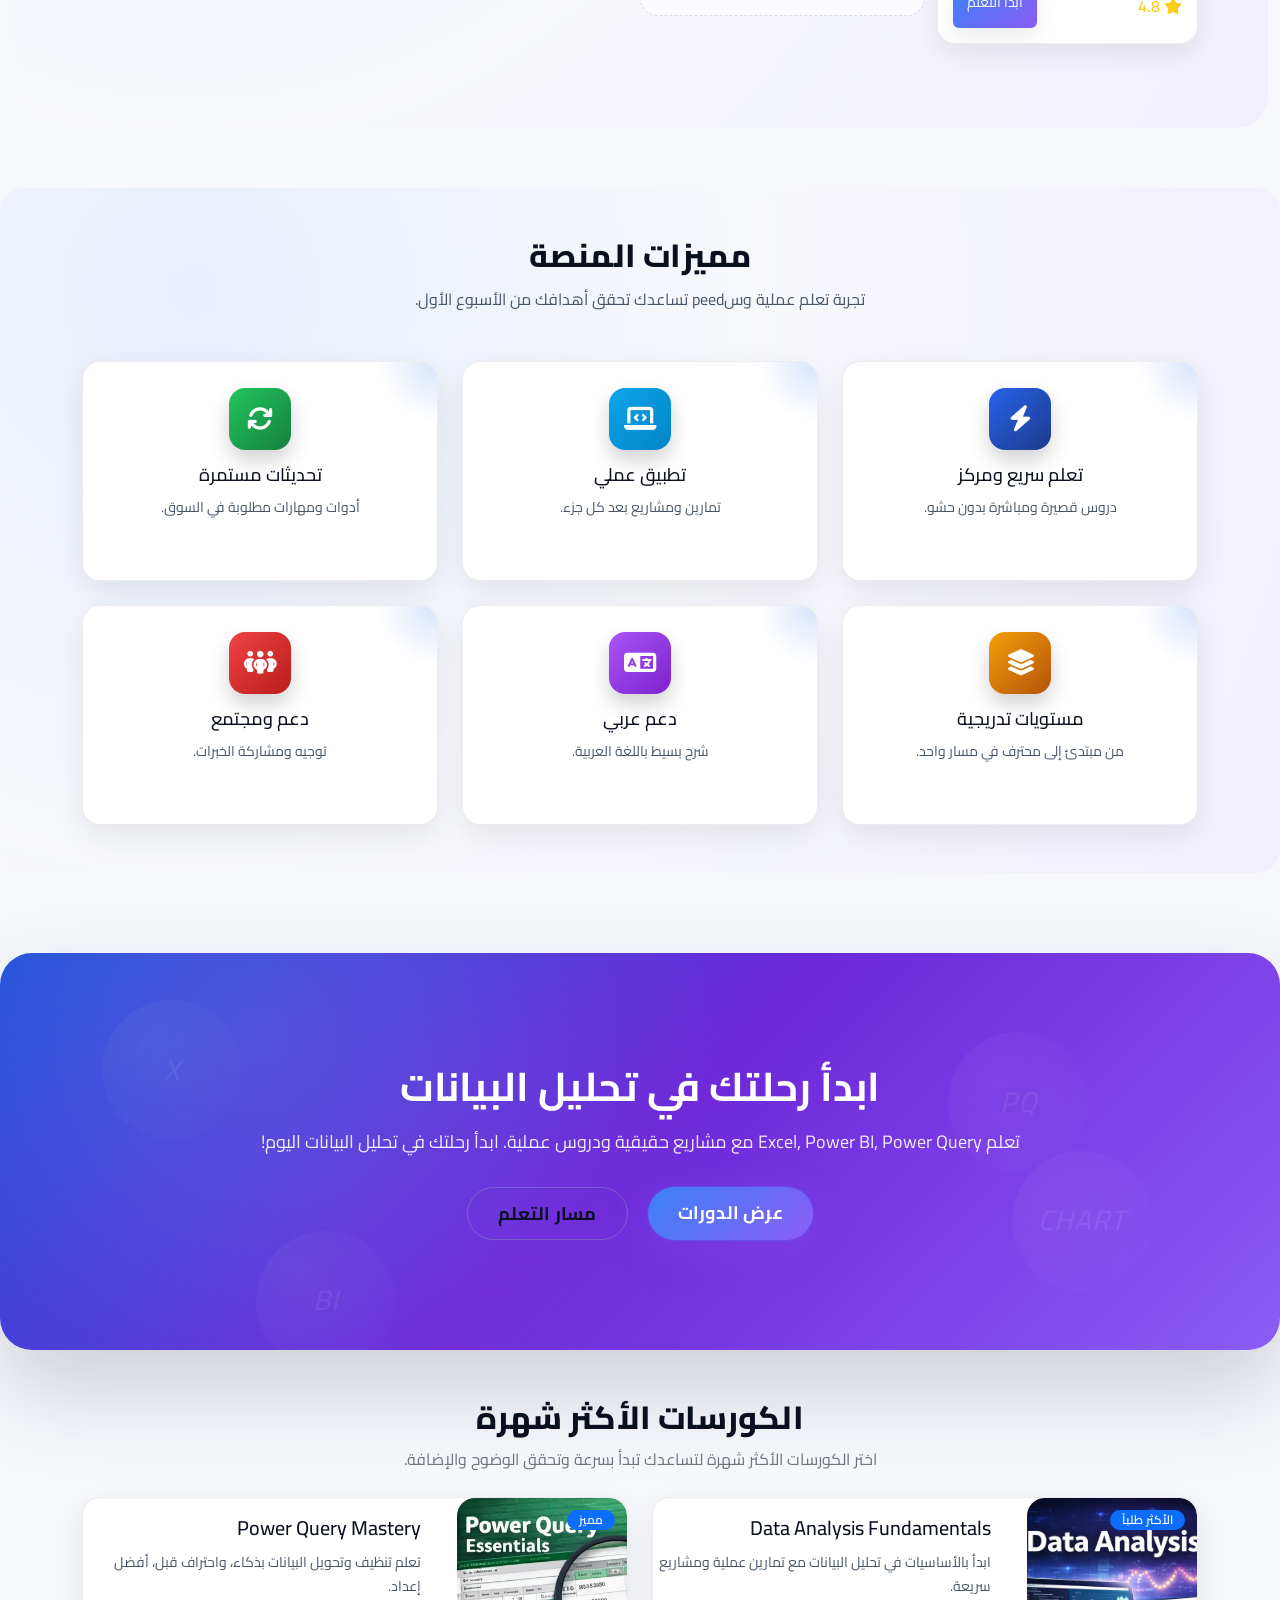
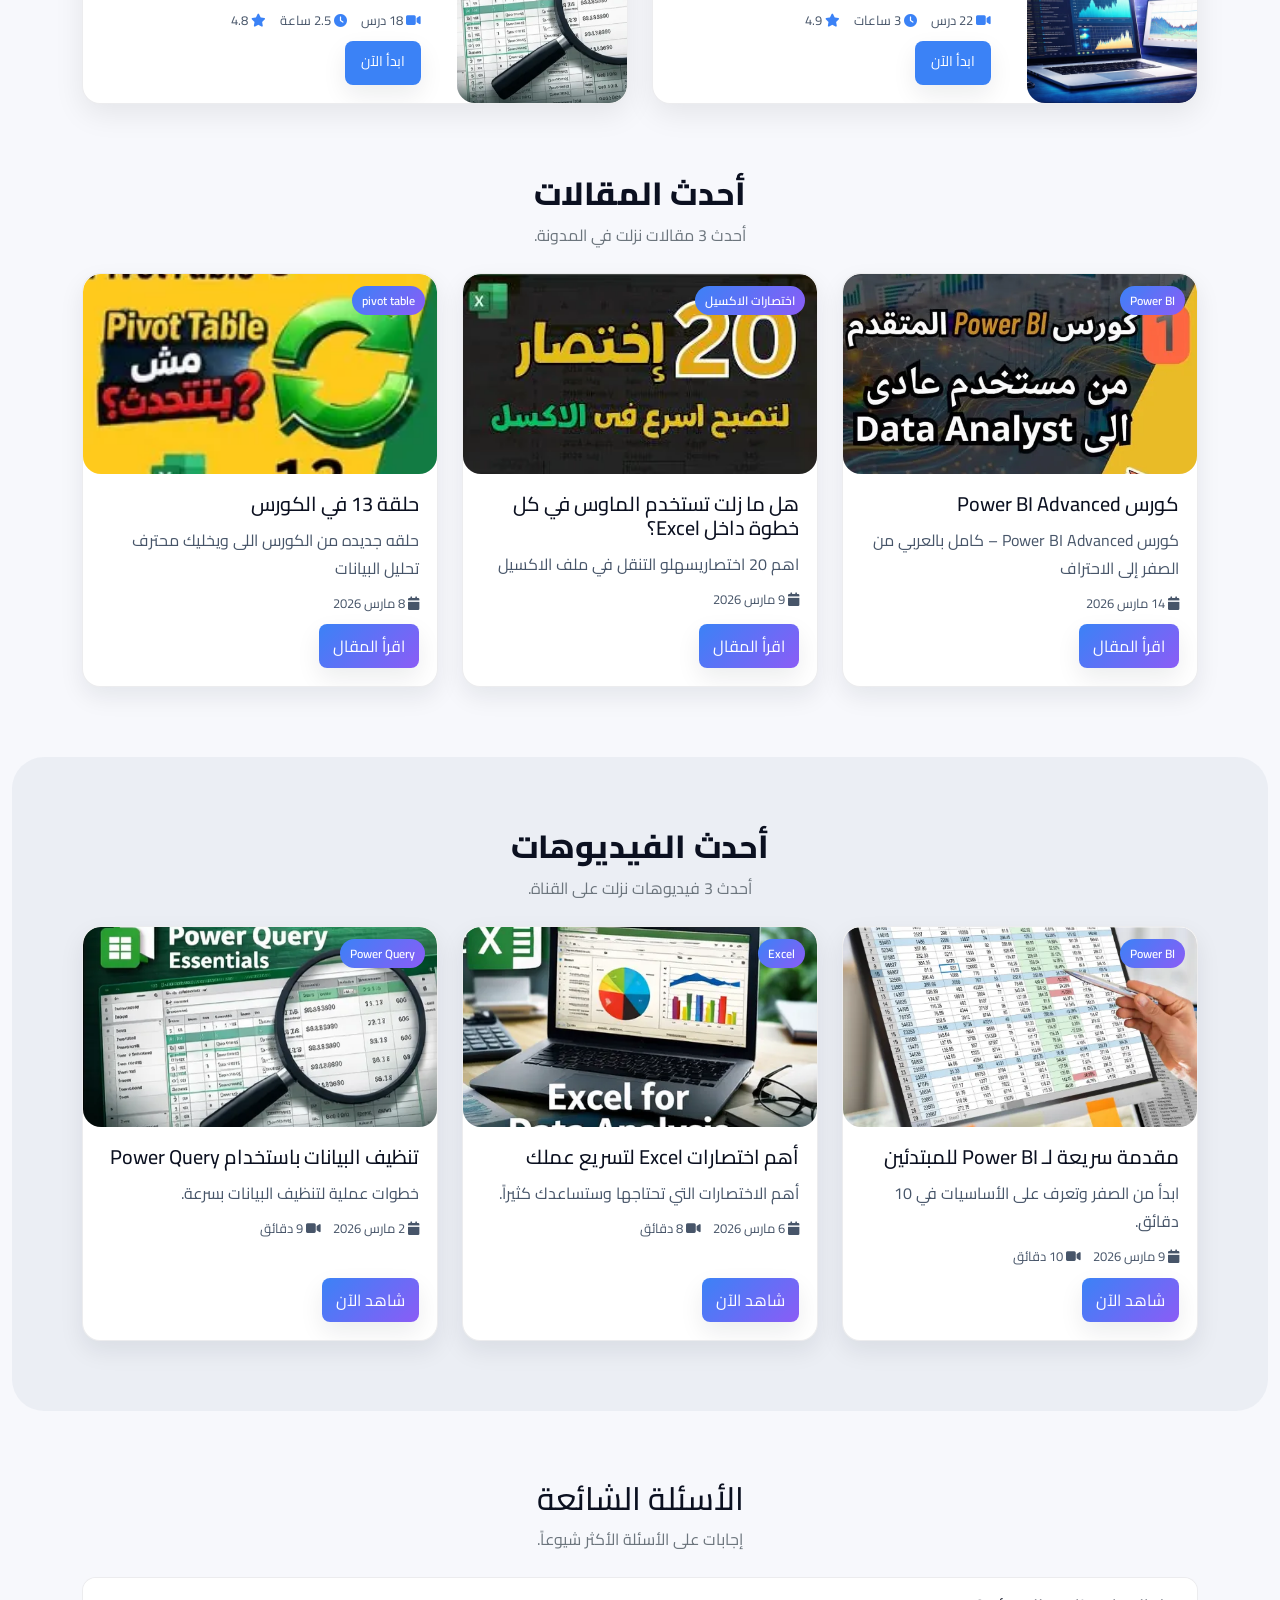
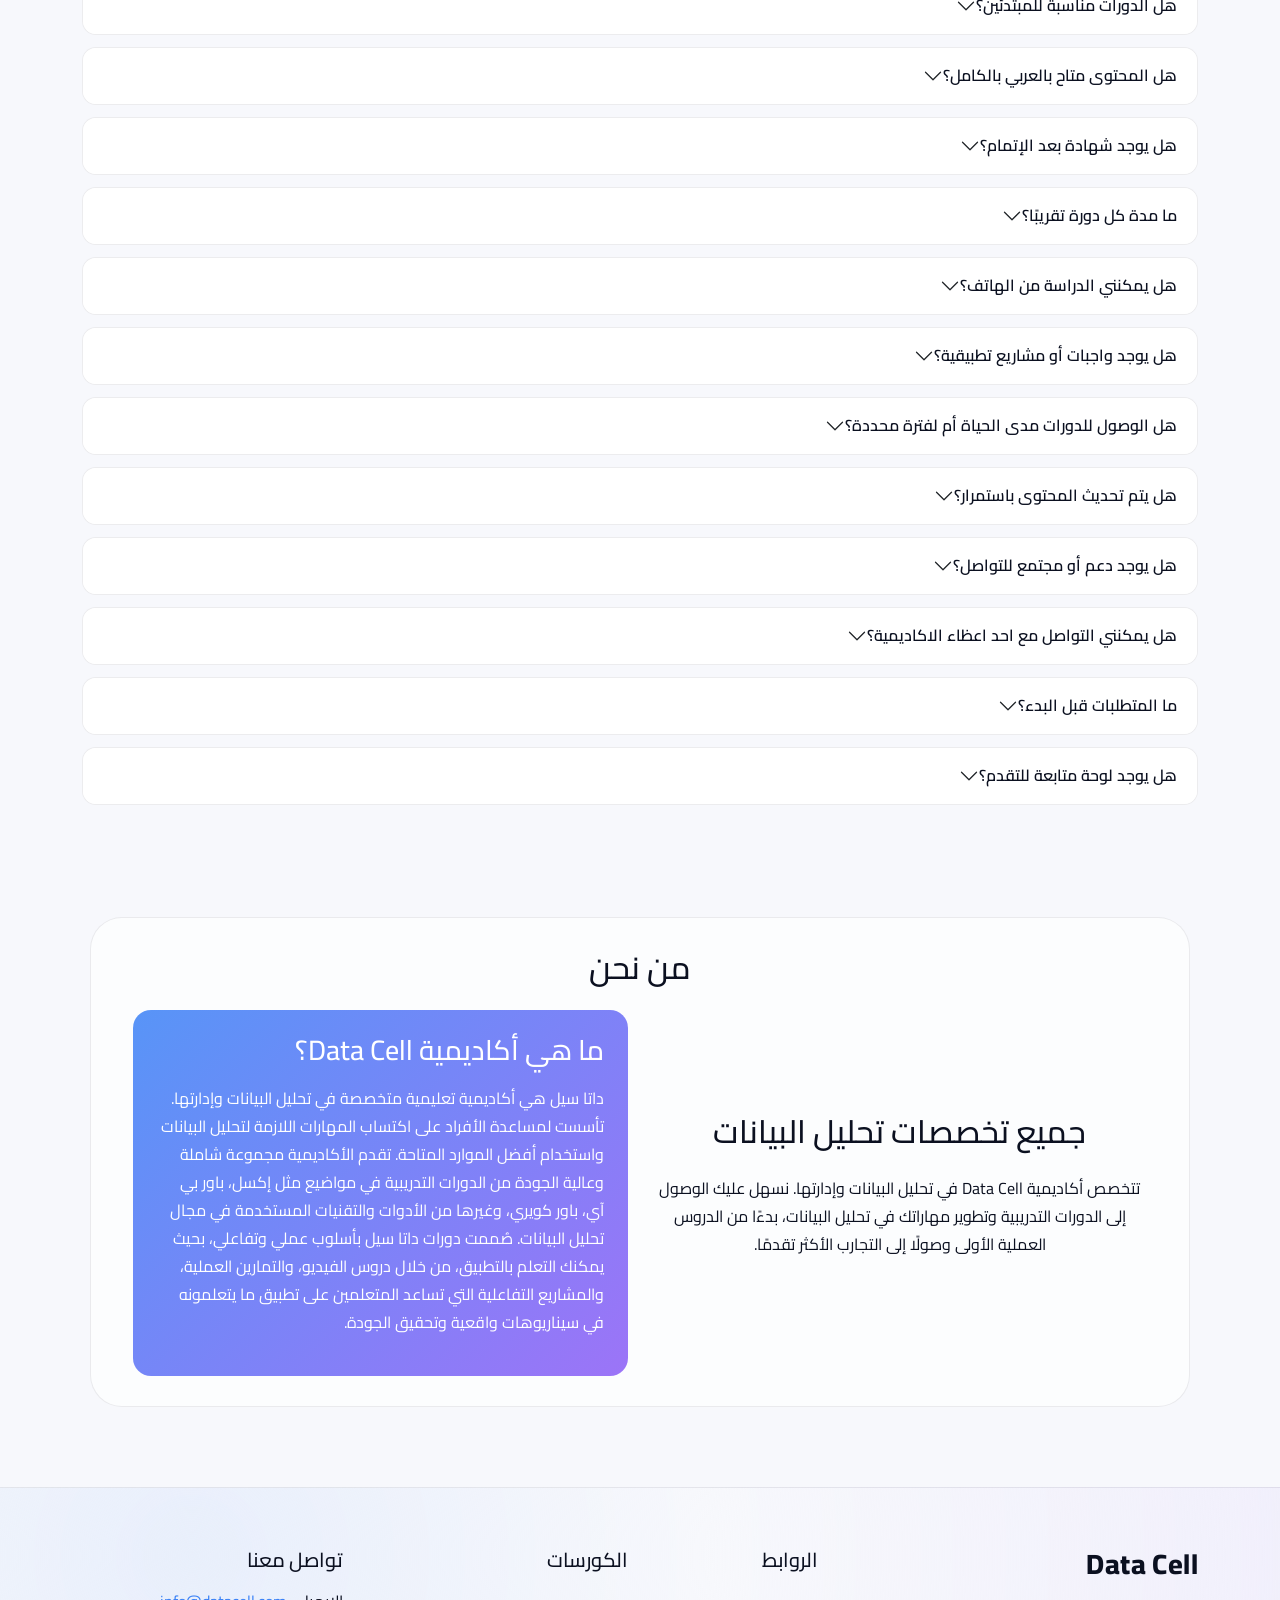
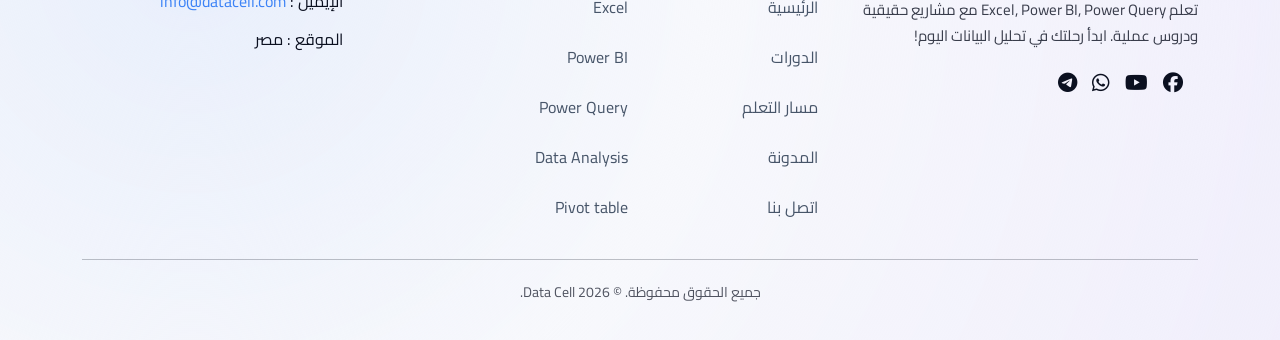
==== commit 1abda80f: "Add files via upload" ====
--- a/index.html
+++ b/index.html
@@ -1,15 +1,15 @@
-<!DOCTYPE html>
+﻿<!DOCTYPE html>
 <html lang="ar" dir="rtl">
 
 <head>
   <meta charset="UTF-8">
   <meta name="viewport" content="width=device-width, initial-scale=1.0">
   <meta name="description"
-    content="أكاديمية Data Cell لتعلم تحليل البيانات باستخدام Excel وPower BI وPower Query مع مسارات عملية ومشاريع حقيقية.">
+    content="أكاديمية Data Cell لتعلّم تحليل البيانات باستخدام Excel وPower BI وPower Query مع دورات عملية ومشاريع حقيقية.">
   <meta name="keywords"
     content="data analysis, Excel, Power BI, Power Query, data analytics, learning platform, Pivot Table, dashboard">
   <meta name="author" content="Khaled Shaaban">
-  <meta name="theme-color" content="#2563eb">
+  <meta name="theme-color" content="#0b1220">
   <meta name="robots" content="index, follow">
   <link rel="canonical" href="https://abdokhaledshaaban.github.io/data_cell/index.html">
   <meta property="og:locale" content="ar_EG">
@@ -20,10 +20,10 @@
   <meta property="og:image" content="https://abdokhaledshaaban.github.io/data_cell/img/hero.webp">
   <meta property="og:image:alt" content="Data Cell platform preview">
   <meta property="og:description"
-    content="أكاديمية Data Cell لتعلم تحليل البيانات باستخدام Excel وPower BI وPower Query مع مسارات عملية ومشاريع حقيقية.">
+    content="أكاديمية Data Cell لتعلّم تحليل البيانات باستخدام Excel وPower BI وPower Query مع دورات عملية ومشاريع حقيقية.">
   <meta name="twitter:title" content="Data Cell | تعلم تحليل البيانات">
   <meta name="twitter:description"
-    content="أكاديمية Data Cell لتعلم تحليل البيانات باستخدام Excel وPower BI وPower Query مع مسارات عملية ومشاريع حقيقية.">
+    content="أكاديمية Data Cell لتعلّم تحليل البيانات باستخدام Excel وPower BI وPower Query مع دورات عملية ومشاريع حقيقية.">
   <meta name="twitter:card" content="summary_large_image">
   <meta name="twitter:image" content="https://abdokhaledshaaban.github.io/data_cell/img/hero.webp">
   <meta name="twitter:image:alt" content="Data Cell platform preview">
@@ -61,9 +61,9 @@
   <link rel="preconnect" href="https://fonts.googleapis.com">
   <link rel="preconnect" href="https://fonts.gstatic.com" crossorigin>
   <link rel="preload" as="style"
-    href="https://fonts.googleapis.com/css2?family=Cairo:wght@300;400;500;600;700;800&family=Changa:wght@300;400;500;600;700&display=swap">
+    href="https://fonts.googleapis.com/css2?family=Cairo:wght@300;400;500;600;700;800&family=Poppins:wght@300;400;500;600;700&display=swap">
   <link rel="stylesheet"
-    href="https://fonts.googleapis.com/css2?family=Cairo:wght@300;400;500;600;700;800&family=Changa:wght@300;400;500;600;700&display=swap">
+    href="https://fonts.googleapis.com/css2?family=Cairo:wght@300;400;500;600;700;800&family=Poppins:wght@300;400;500;600;700&display=swap">
   <link rel="preconnect" href="https://cdnjs.cloudflare.com" crossorigin>
   <link rel="stylesheet" href="https://cdnjs.cloudflare.com/ajax/libs/font-awesome/6.5.0/css/all.min.css">
   <link rel="stylesheet" href="css/bootstrap.min.css">
@@ -77,20 +77,20 @@
 <body>
   <div class="preloader" aria-hidden="true">
     <div class="preloader__spinner"></div>
-    <span class="preloader__text">???? ???????</span>
+    <span class="preloader__text">جاري التحميل</span>
   </div>
-  <nav dir="ltr" class="navbar navbar-expand-lg fixed-top" aria-label="?????? ???????">
+  <nav dir="ltr" class="navbar navbar-expand-lg fixed-top" aria-label="قائمة التنقل">
     <div class="container"><a href="index.html" class="navbar-brand"><span>D</span>ata<span>C</span>ell
       </a>
       <div class="d-flex align-items-center ms-auto order-lg-2 gap-3">
         <div class="login"><a href="login.html" class="btn btn-primary login-btn">تسجيل دخول</a></div><button
-          id="theme-switch" class="me-2" type="button" aria-label="????? ????? ??????"><i
+          id="theme-switch" class="me-2" type="button" aria-label="تبديل الوضع المظلم"><i
             class="fa-solid fa-moon"></i><i class="fa-regular fa-lightbulb"></i></button><button class="navbar-toggler"
-          type="button" aria-label="??? ???????" aria-controls="links" aria-expanded="false"><i
+          type="button" aria-label="فتح القائمة" aria-controls="links" aria-expanded="false"><i
             class="fa-solid fa-bars-staggered"></i></button>
       </div>
       <div dir="rtl" class="navbar-collapse justify-content-lg-center order-lg-1" id="links"><button class="nav-close"
-          type="button" aria-label="????? ???????"><i class="fa-solid fa-xmark"></i></button>
+          type="button" aria-label="إغلاق القائمة"><i class="fa-solid fa-xmark"></i></button>
         <ul class="navbar-nav text-start text-lg-center gap-lg-2">
           <li class="nav-item"><a href="index.html" class="nav-link">الرئيسية</a></li>
           <li class="nav-item"><a href="courses.html" class="nav-link">جميع الكورسات</a></li>
@@ -101,7 +101,7 @@
                 class="fa-solid fa-caret-down"></i></a>
             <ul class="drop-down-list navbar-nav" id="nav-more-menu" role="menu" aria-hidden="true">
               <li class="nav-item"><a href="projects.html" class="nav-link">مشاريع</a></li>
-              <li class="nav-item"><a href="quiz.html" class="nav-link">إختبارات</a></li>
+              <li class="nav-item"><a href="quiz.html" class="nav-link">اختبارات</a></li>
               <li class="nav-item"><a href="learning_path.html" class="nav-link">مسار التعلم</a></li>
               <li class="nav-item"><a href="blog.html" class="nav-link">blog</a></li>
               <li class="nav-item"><a href="ai_chat.html" class="nav-link">AI chat</a></li>
@@ -113,48 +113,71 @@
             دخول</a></div>
       </div>
     </div>
-  </nav><button id="myBtn" type="button" aria-label="?????? ??????"><i class="fa-solid fa-arrow-up"></i></button>
+  </nav><button id="myBtn" type="button" aria-label="العودة لأعلى"><i class="fa-solid fa-arrow-up"></i></button>
   <main id="main">
-    <div class="hero d-flex align-items-center">
-      <div class="container gap-4">
-        <div class="row align-items-center">
-          <div class="col-lg-6 text-center">
-            <h1 class="display-5 fw-bold mb-4">مرحبا بكم في اكاديمية Data Cell</h1>
-            <p class="text-secondary fs-5 mb-3">أكاديمية Data Cell هي أكاديميه لتعليم كيفية
-              إدارة البيانات وتحليلها
-              وعرضها, ويوجد
-              العديد من المسارات واختبارات في مجالات متعددة وستتعلم
-              بداية من تخزين البيات وتحليلها وعرضها على العديد من
-              البرامج مثل: excel, power BI, power query. وهناك دورات لتعلم كل هذا. اذهب
-              الى <a href="courses.html">جميع الكورسات </a>او <a href="learning_path.html">
-                مسار تعلم تحليل البيانات
-              </a></p><a href="courses.html" class="btn btn-primary w-75">
-              إبدأ التعلم
-            </a>
-          </div>
-          <div class="col-lg-6 text-center mt-5 mt-lg-0 imgs-section"><img src="img/hero.webp"
-              class="img-fluid hero-img" alt="واجهة منصة Data Cell" loading="eager" fetchpriority="high"
-              decoding="async">
-            <div class="tool excel"><i class="fa-solid fa-file-excel"></i></div>
-            <div class="tool powerbi"><i class="fa-solid fa-chart-column"></i></div>
-            <div class="tool powerquery"><i class="fa-solid fa-database"></i></div>
-            <div class="tool word"><i class="fa-solid fa-file-word"></i></div>
-            <div class="tool powerpoint"><i class="fa-solid fa-file-powerpoint"></i></div>
-          </div>
-        </div>
-        <div class="search-box text-center"><input type="search" id="search-input" aria-label="??? ?? ????????"
-            placeholder="إبحث في الكورسات ...">
+    <section class="hero hero-premium d-flex align-items-center">
+      <div class="hero-bg" aria-hidden="true">
+        <span class="hero-orb orb-1" data-parallax="0.15"></span>
+        <span class="hero-orb orb-2" data-parallax="0.25"></span>
+        <span class="hero-orb orb-3" data-parallax="0.1"></span>
+        <span class="hero-grid"></span>
+      </div>
+      <div class="container">
+        <div class="row align-items-center gy-5">
+          <div class="col-lg-6 order-2 order-lg-1 text-center text-lg-start">
+            <div class="hero-copy">
+              <span class="hero-eyebrow reveal-on-load">تعلم بذكاء • نتائج أسرع</span>
+              <h1 class="hero-title">
+                منصّة Data Cell لتعلّم تحليل البيانات باحتراف
+              </h1>
+              <p class="hero-text reveal-on-load">
+                مسارات عملية في Excel وPower BI وPower Query مع مشاريع حقيقية وتوجيه واضح — من البداية حتى مستوى العمل.
+              </p>
+              <div class="hero-actions reveal-on-load">
+                <a href="courses.html" class="btn btn-primary btn-lg">ابدأ التعلّم</a>
+                <a href="learning_path.html" class="btn btn-outline-light btn-lg">استكشف المسارات</a>
+              </div>
+              <div class="hero-highlights reveal-on-load">
+                <span><i class="fa-solid fa-bolt"></i> تعلم سريع بدون حشو</span>
+                <span><i class="fa-solid fa-layer-group"></i> مسارات عملية</span>
+                <span><i class="fa-solid fa-people-group"></i> دعم ومجتمع</span>
+              </div>
+            </div>
+          </div>
+          <div class="col-lg-6 order-1 order-lg-2 text-center">
+            <div class="hero-media reveal-on-load">
+              <div class="hero-media-frame" data-parallax="0.2">
+                <img src="img/hero.webp" class="img-fluid hero-img" alt="واجهة منصة Data Cell" loading="eager"
+                  fetchpriority="high" decoding="async">
+              </div>
+              <div class="hero-chip chip-excel">
+                <i class="fa-solid fa-file-excel"></i>
+                <span>Excel</span>
+              </div>
+              <div class="hero-chip chip-powerbi">
+                <i class="fa-solid fa-chart-column"></i>
+                <span>Power BI</span>
+              </div>
+              <div class="hero-chip chip-powerquery">
+                <i class="fa-solid fa-database"></i>
+                <span>Power Query</span>
+              </div>
+            </div>
+          </div>
+        </div>
+        <div class="search-box text-center reveal-on-load">
+          <input type="search" id="search-input" aria-label="ابحث في الكورسات"
+            placeholder="ابحث في الكورسات والمسارات ...">
           <div id="search-results" role="listbox" aria-live="polite"></div>
         </div>
       </div>
-    </div>
-    <div class="intro-section w-100 text-center mt-5">
-      <h2 class="mb-4">تعلم مع اكاديمية Data Cell</h2>
-      <p class="text-secondary">تعلم مسارات تعليمية مختلفة في Data Cell تجعلك محترفاً
-        في إدارة البيانات وتحليلها <br> عن
-        طريق الكورسات الغنية بالمعلومات ذات التجربة الرائعة</p>
-    </div>
-    <div class="courses mt-5">
+    </section>
+    <section class="intro-section w-100 text-center mt-5">
+      <h2 class="mb-4">تعلم مع أكاديمية Data Cell</h2>
+      <p class="text-secondary">تعلم مسارات تعليمية متخصصة لـ Data Cell، تجعلك تصل بسهولة إلى الكورسات وتحسن مهاراتك في
+        تحليل البيانات من أول الدروس العملية إلى أكثر التجارب تقدماً.</p>
+    </section>
+    <section class="courses mt-5">
       <div class="container">
         <h2 class="text-center mb-5">الكورسات</h2>
         <div class="row align-items-center" id="courses">
@@ -165,8 +188,7 @@
               <div class="course-content">
                 <h5 class="course-title">Excel for Data Analysis</h5>
                 <p class="course-desc">
-                  تعلم تحليل البيانات باستخدام Excel بداية من الأساسيات حتى
-                  الاحتراف.
+                  تعلم تحليل البيانات باستخدام Excel من الأساسيات إلى الاحتراف.
                 </p>
                 <div class="course-info"><span><i class="fa-solid fa-video"></i> 35 درس
                   </span><span><i class="fa-solid fa-clock"></i> 5 ساعات
@@ -175,7 +197,7 @@
                   <div class="rating"><i class="fa-solid fa-star"></i>
                     4.8
                   </div><a href="courses.html#excel" class="course-btn">
-                    إبدأ التعلم
+                    ابدأ التعلم
                   </a>
                 </div>
               </div>
@@ -185,12 +207,12 @@
           </a>
         </div>
       </div>
-    </div>
+    </section>
     <section class="platform-features py-5">
       <div class="container">
         <div class="section-head text-center mb-5">
           <h2>مميزات المنصة</h2>
-          <p>تجربة تعلم عملية وسريعة تساعدك تطبّق من أول أسبوع.</p>
+          <p>تجربة تعلم عملية وسpeed تساعدك تحقق أهدافك من الأسبوع الأول.</p>
         </div>
         <div class="row g-4">
           <div class="col-md-6 col-lg-4">
@@ -203,36 +225,36 @@
           <div class="col-md-6 col-lg-4">
             <div class="feature-tile">
               <div class="feature-icon bg-2"><i class="fa-solid fa-laptop-code"></i></div>
-              <h5>تطبيق عملي فوري</h5>
+              <h5>تطبيق عملي</h5>
               <p>تمارين ومشاريع بعد كل جزء.</p>
             </div>
           </div>
           <div class="col-md-6 col-lg-4">
             <div class="feature-tile">
               <div class="feature-icon bg-3"><i class="fa-solid fa-arrows-rotate"></i></div>
-              <h5>محتوى محدث باستمرار</h5>
+              <h5>تحديثات مستمرة</h5>
               <p>أدوات ومهارات مطلوبة في السوق.</p>
             </div>
           </div>
           <div class="col-md-6 col-lg-4">
             <div class="feature-tile">
               <div class="feature-icon bg-4"><i class="fa-solid fa-layer-group"></i></div>
-              <h5>مستويات تناسب الجميع</h5>
-              <p>من مبتدئ لحد احتراف خطوة بخطوة.</p>
+              <h5>مستويات تدريجية</h5>
+              <p>من مبتدئ إلى محترف في مسار واحد.</p>
             </div>
           </div>
           <div class="col-md-6 col-lg-4">
             <div class="feature-tile">
               <div class="feature-icon bg-5"><i class="fa-solid fa-language"></i></div>
-              <h5>محتوى عربي</h5>
+              <h5>دعم عربي</h5>
               <p>شرح بسيط باللغة العربية.</p>
             </div>
           </div>
           <div class="col-md-6 col-lg-4">
             <div class="feature-tile">
               <div class="feature-icon bg-6"><i class="fa-solid fa-people-group"></i></div>
-              <h5>دعم ومجتمع تعلّم</h5>
-              <p>توجيه مستمر ومشاركة الخبرات.</p>
+              <h5>دعم ومجتمع</h5>
+              <p>توجيه ومشاركة الخبرات.</p>
             </div>
           </div>
         </div>
@@ -240,27 +262,24 @@
     </section>
     <section class="cta-section">
       <div class="cta-shapes"><i class="shape excel-CTA">X</i><i class="shape bi">BI</i><i class="shape pq">PQ</i><i
-          class="shape chart">📊</i></div>
+          class="shape chart">CHART</i></div>
       <div class="container text-center cta-content">
         <h2>ابدأ رحلتك في تحليل البيانات</h2>
         <p>
-          تعلم اكسيل, باور بي آي, باور كويري وتحليل البيانات مع مشاريع
-          حقيقية ودروس عملية. ابدأ رحلتك في تحليل البيانات
-          اليوم!
+          تعلم Excel, Power BI, Power Query مع مشاريع حقيقية ودروس عملية. ابدأ رحلتك في تحليل البيانات اليوم!
         </p>
         <div class="cta-buttons"><a href="courses.html" class="btn btn-primary btn-lg">
-            تصفح الدورات
+            عرض الدورات
           </a><a href="learning_path.html" class="btn btn-outline-light btn-lg">
             مسار التعلم
           </a></div>
       </div>
     </section>
-    <div class="most-courses mt-5">
+    <section class="most-courses mt-5">
       <div class="container">
         <div class="text-center mb-4">
-          <h2 class="mb-2">الكورسات الأكثر شيوعاً</h2>
-          <p class="text-secondary mb-0">اختيارات مركّزة تساعدك تبدأ بسرعة وتحقق
-            نتائج واضحة.</p>
+          <h2 class="mb-2">الكورسات الأكثر شهرة</h2>
+          <p class="text-secondary mb-0">اختر الكورسات الأكثر شهرة لتساعدك تبدأ بسرعة وتحقق الوضوح والإضافة.</p>
         </div>
         <div class="row g-4">
           <div class="col-lg-6">
@@ -270,10 +289,10 @@
               </div>
               <div class="most-course-body">
                 <h3>Data Analysis Fundamentals</h3>
-                <p>ابدأ بأساسيات التحليل خطوة بخطوة مع تمارين عملية
-                  ومشاريع قصيرة.</p>
+                <p>ابدأ بالأساسيات في تحليل البيانات مع تمارين عملية ومشاريع سريعة.</p>
                 <div class="most-course-meta"><span><i class="fa-solid fa-video"></i> 22 درس</span><span><i
-                      class="fa-solid fa-clock"></i> 3 ساعات</span><span><i class="fa-solid fa-star"></i> 4.9</span>
+                      class="fa-solid fa-clock"></i> 3 ساعات</span><span><i class="fa-solid fa-star"></i>
+                    4.9</span>
                 </div><a href="courses.html#data-analysis" class="most-course-btn">ابدأ الآن</a>
               </div>
             </article>
@@ -284,22 +303,22 @@
                   decoding="async"><span class="badge bg-primary most-course-tag">مميز</span></div>
               <div class="most-course-body">
                 <h3>Power Query Mastery</h3>
-                <p>تعلّم تنظيف وتحويل البيانات بذكاء واحتراف قبل بناء
-                  التقارير.</p>
+                <p>تعلم تنظيف وتحويل البيانات بذكاء، واحتراف قبل، أفضل إعداد.</p>
                 <div class="most-course-meta"><span><i class="fa-solid fa-video"></i> 18 درس</span><span><i
-                      class="fa-solid fa-clock"></i> 2.5 ساعة</span><span><i class="fa-solid fa-star"></i> 4.8</span>
+                      class="fa-solid fa-clock"></i> 2.5 ساعة</span><span><i class="fa-solid fa-star"></i>
+                    4.8</span>
                 </div><a href="courses.html#power-query" class="most-course-btn">ابدأ الآن</a>
               </div>
             </article>
           </div>
         </div>
       </div>
-    </div>
+    </section>
     <section class="latest-section latest-articles">
       <div class="container">
         <div class="section-head text-center mb-4">
           <h2>أحدث المقالات</h2>
-          <p class="text-secondary mb-0">آخر 3 مقالات نزلت في المدونة.</p>
+          <p class="text-secondary mb-0">أحدث 3 مقالات نزلت في المدونة.</p>
         </div>
         <div class="row g-4" id="homeLatestPosts">
           <div class="col-12 text-center text-secondary py-4" id="homePostsLoading">
@@ -312,7 +331,7 @@
       <div class="container">
         <div class="section-head text-center mb-4">
           <h2>أحدث الفيديوهات</h2>
-          <p class="text-secondary mb-0">آخر 3 فيديوهات نزلت على القناة.</p>
+          <p class="text-secondary mb-0">أحدث 3 فيديوهات نزلت على القناة.</p>
         </div>
         <div class="row g-4">
           <div class="col-lg-4 col-md-6">
@@ -321,7 +340,7 @@
                   decoding="async"><span class="post-tag">Power BI</span></div>
               <div class="post-body card-body">
                 <h5>مقدمة سريعة لـ Power BI للمبتدئين</h5>
-                <p>ابدأ من الصفر وتعرّف على الأساسيات في 10 دقائق.</p>
+                <p>ابدأ من الصفر وتعرف على الأساسيات في 10 دقائق.</p>
                 <div class="post-meta"><span><i class="fa-solid fa-calendar"></i> 9 مارس 2026</span><span><i
                       class="fa-solid fa-video"></i> 10 دقائق</span></div><a
                   href="https://www.youtube.com/@khaledshaaban" class="post-btn" target="_blank"
@@ -334,8 +353,8 @@
               <div class="post-media"><img src="img/excel course.webp" alt="فيديو عن Excel" loading="lazy"
                   decoding="async"><span class="post-tag">Excel</span></div>
               <div class="post-body card-body">
-                <h5>أفضل اختصارات Excel تسرّع شغلك</h5>
-                <p>أهم الاختصارات اللي هتختصر وقتك جدًا.</p>
+                <h5>أهم اختصارات Excel لتسريع عملك</h5>
+                <p>أهم الاختصارات التي تحتاجها وستساعدك كثيراً.</p>
                 <div class="post-meta"><span><i class="fa-solid fa-calendar"></i> 6 مارس 2026</span><span><i
                       class="fa-solid fa-video"></i> 8 دقائق</span></div><a
                   href="https://www.youtube.com/@khaledshaaban" class="post-btn" target="_blank"
@@ -363,43 +382,46 @@
     <section class="faq-section py-5" id="faq">
       <div class="container">
         <div class="text-center mb-4">
-          <h2 data-faq-title>??????? ???????</h2>
-          <p class="text-secondary mb-0" data-faq-subtitle>?????? ????? ??? ???? ??????? ???????.</p>
+          <h2 data-faq-title">الأسئلة الشائعة</h2>
+          <p class="text-secondary mb-0" data-faq-subtitle">إجابات على الأسئلة الأكثر شيوعاً.</p>
         </div>
         <div class="accordion faq-accordion" id="faqAccordion" data-faq-url="data/home-faq.json"></div>
         <div class="text-center text-secondary mt-3" data-faq-empty></div>
       </div>
     </section>
-    <div class="about-section mt-5">
-      <h2 class="text-center mb-4">About Us</h2>
+    <section class="about-section mt-5">
+      <h2 class="text-center mb-4">من نحن</h2>
       <div class="container">
         <div class="row align-items-center">
           <div class="col-lg-6 text-center">
-            <h2 class="mb-4">جميع التخصصات في إدارة البيانات</h2>
-            <p>تقدم اكاديمية Data Cell تخصصات كثيرة في إدارة البيانات يمكنك
-              زيارة الكورسات وتصفح ما تريد</p>
+            <h2 class="mb-4">جميع تخصصات تحليل البيانات</h2>
+            <p>تتخصص أكاديمية Data Cell في تحليل البيانات وإدارتها. نسهل عليك الوصول إلى الدورات التدريبية وتطوير
+              مهاراتك
+              في تحليل البيانات، بدءًا من الدروس العملية الأولى وصولًا إلى التجارب الأكثر تقدمًا.</p>
           </div>
           <div class="col-lg-6">
             <div class="content p-4">
-              <h3 class="mb-3">ما هي Data Cell؟</h3>
+              <h3 class="mb-3">ما هي أكاديمية Data Cell؟</h3>
               <p>
-                Data Cell هي أكاديمية تعليمية متخصصة في مجال تحليل البيانات
-                وإدارة البيانات. تأسست بهدف تمكين الأفراد من
-                اكتساب المهارات اللازمة لتحليل البيانات واستخلاص رؤى
-                قيمة منها. تقدم الأكاديمية مجموعة واسعة من الدورات
-                التدريبية التي تغطي مواضيع مثل Excel, Power BI, Power Query, وغيرها من
-                الأدوات والتقنيات
-                المستخدمة في مجال تحليل البيانات. تتميز دورات Data Cell بأسلوب
-                تعليمي عملي وتفاعلي، حيث يتم تقديم المحتوى
-                من خلال دروس فيديو، تمارين عملية، ومشاريع تطبيقية تساعد
-                المتعلمين على تطبيق ما تعلموه في سيناريوهات
-                واقعية.
+                داتا سيل هي أكاديمية تعليمية متخصصة في تحليل البيانات وإدارتها. تأسست
+
+                لمساعدة الأفراد على اكتساب المهارات اللازمة لتحليل البيانات واستخدام أفضل الموارد المتاحة.
+
+                تقدم الأكاديمية مجموعة شاملة وعالية الجودة من الدورات التدريبية في مواضيع مثل
+
+                إكسل، باور بي آي، باور كويري، وغيرها من الأدوات والتقنيات المستخدمة في مجال تحليل البيانات.
+
+                صُممت دورات داتا سيل بأسلوب عملي وتفاعلي، بحيث يمكنك التعلم
+                بالتطبيق، من خلال دروس الفيديو، والتمارين العملية، والمشاريع التفاعلية التي تساعد المتعلمين على تطبيق
+
+                ما يتعلمونه في سيناريوهات واقعية وتحقيق الجودة.
               </p>
             </div>
           </div>
         </div>
       </div>
-    </div>
+    </section>
+
   </main>
   <footer class="footer">
     <div class="container">
@@ -407,9 +429,7 @@
         <div class="col-lg-4 col-md-6">
           <h3 class="footer-logo">Data Cell</h3>
           <p class="footer-text">
-            تعلم اكسيل, باور بي آي, باور كويري وتحليل البيانات مع مشاريع
-            حقيقية ودروس عملية. ابدأ رحلتك في تحليل
-            البيانات اليوم!
+            تعلم Excel, Power BI, Power Query مع مشاريع حقيقية ودروس عملية. ابدأ رحلتك في تحليل البيانات اليوم!
           </p>
           <div class="social-icons"><a href="https://www.facebook.com/share/1FXn8WjE4s/" target="_blank"
               rel="noopener noreferrer"><i class="fa-brands fa-facebook"></i></a><a
@@ -420,7 +440,7 @@
                 class="fa-brands fa-telegram" target="_blank" rel="noopener noreferrer"></i></a></div>
         </div>
         <div class="col-lg-2 col-md-6">
-          <h5>اللينكات</h5>
+          <h5>الروابط</h5>
           <ul class="footer-links">
             <li><a href="index.html">الرئيسية</a></li>
             <li><a href="courses.html">الدورات</a></li>
@@ -442,7 +462,7 @@
         <div class="col-lg-3 col-md-6">
           <h5>تواصل معنا</h5>
           <ul class="footer-contact">
-            <li>الايميل : <a href="mailto:info@datacell.com">info@datacell.com</a></li>
+            <li>الإيميل : <a href="mailto:info@datacell.com">info@datacell.com</a></li>
             <li>الموقع : مصر</li>
           </ul>
         </div>
@@ -450,13 +470,14 @@
       <hr>
       <div class="footer-bottom text-center">
         <p>
-          جميع الحقوق محفوظة. تصميم وتطوير © 2026 Data Cell.
+          جميع الحقوق محفوظة. © 2026 Data Cell.
         </p>
       </div>
     </div>
   </footer>
   <script src="js/bootstrap.bundle.min.js" defer></script>
   <script src="https://unpkg.com/aos@2.3.4/dist/aos.js" defer></script>
+  <script src="https://cdnjs.cloudflare.com/ajax/libs/gsap/3.12.5/gsap.min.js" defer></script>
   <script src="js/main.js" defer></script>
   <script src="js/pages/index.js" defer></script>
 </body>
--- a/css/main.css
+++ b/css/main.css
@@ -198,8 +198,8 @@
   #links .login-mobile {
     display: block;
     width: 90%;
-    position: absolute;
-    bottom: 0;
+    /* position: relative;
+    bottom: 0; */
     margin-bottom: 20px;
   }
 }
@@ -253,10 +253,12 @@
     gap: 15px;
     text-align: center !important;
     justify-content: center;
+    
   }
 
   .drop-down-list {
     position: static;
+    z-index: 100;
   }
   .navbar-toggler {
     display: flex;
@@ -839,6 +841,11 @@
     box-shadow 0.2s ease;
 }
 
+.navbar-toggler {
+  display: flex;
+  align-items: center;
+}
+
 .navbar-toggler:hover,
 .nav-close:hover {
   transform: translateY(-2px);
@@ -854,7 +861,7 @@
 .hero {
   position: relative;
   overflow: hidden;
-  padding: 120px 0 80px;
+  padding: 50px 0 20px 0;
 }
 
 .hero::before,
@@ -1081,225 +1088,500 @@
   }
 }
 
-@media (prefers-reduced-motion: reduce) {
-  * {
-    animation: none !important;
-    transition: none !important;
-  }
-}
-
-/* ==== Premium UI System ==== */
-
-:root {
-  --primary: #1d4ed8;
-  --primary-hover: #1e40af;
-  --accent: #06b6d4;
-  --accent-warm: #f59e0b;
-  --text-main: #0b1220;
-  --text-second: #475569;
-  --bg-body: #f6f8fc;
-  --bg-card: #ffffff;
-  --border: rgba(15, 23, 42, 0.08);
-  --base-variant: rgba(255, 255, 255, 0.9);
-  --overlay: rgba(15, 23, 42, 0.08);
-  --second-background: radial-gradient(
-    circle at 15% 15%,
-    #dbeafe 0%,
-    #f8fafc 45%,
-    #e0f2fe 100%
-  );
-  --radius-sm: 12px;
-  --radius-md: 18px;
-  --radius-lg: 28px;
-  --shadow-sm: 0 10px 24px rgba(15, 23, 42, 0.08);
-  --shadow-md: 0 18px 45px rgba(15, 23, 42, 0.12);
-  --shadow-lg: 0 35px 80px rgba(15, 23, 42, 0.18);
-  --ease-out: cubic-bezier(0.16, 1, 0.3, 1);
-}
-
-.darkmode {
-  --primary: #60a5fa;
-  --primary-hover: #3b82f6;
-  --accent: #22d3ee;
-  --accent-warm: #fbbf24;
-  --text-main: #f8fafc;
-  --text-second: #cbd5f5;
-  --bg-body: #0b1220;
-  --bg-card: #121b2e;
-  --border: rgba(148, 163, 184, 0.22);
-  --base-variant: rgba(15, 23, 42, 0.8);
-  --overlay: rgba(15, 23, 42, 0.75);
-  --second-background: radial-gradient(
-    circle at 15% 15%,
-    rgba(96, 165, 250, 0.2) 0%,
-    #0b1220 45%,
-    #0f172a 100%
-  );
-  --shadow-sm: 0 12px 26px rgba(0, 0, 0, 0.35);
-  --shadow-md: 0 24px 55px rgba(0, 0, 0, 0.45);
-  --shadow-lg: 0 40px 90px rgba(0, 0, 0, 0.55);
-}
-
-body {
-  background: var(--bg-body);
-  text-rendering: optimizeLegibility;
-  -webkit-font-smoothing: antialiased;
-  opacity: 0;
-  transition: opacity 0.45s ease;
-}
-
-body.page-loaded {
-  opacity: 1;
-}
-
-body::before {
-  content: '';
-  position: fixed;
-  inset: 0;
-  background: radial-gradient(
-    circle at 10% 10%,
-    rgba(37, 99, 235, 0.12),
-    transparent 45%
-  );
-  pointer-events: none;
-  z-index: -1;
-}
-
-::selection {
-  background: rgba(29, 78, 216, 0.2);
-}
-
-a,
-button,
-.btn,
-.nav-link {
-  transition: all 0.3s var(--ease-out);
-}
-
-.btn {
-  border-radius: 999px;
-  font-weight: 700;
-  letter-spacing: 0.2px;
-}
-
-.btn-primary {
-  background: linear-gradient(135deg, var(--primary), var(--accent));
-  border: none;
-  box-shadow: var(--shadow-sm);
-}
-
-.btn-primary:hover,
-.btn-primary:focus {
-  transform: translateY(-2px);
-  box-shadow: var(--shadow-md);
-}
-
-.btn-outline-primary {
-  border-color: var(--primary);
-  color: var(--primary);
-}
-
-.btn-outline-primary:hover,
-.btn-outline-primary:focus {
-  background: rgba(29, 78, 216, 0.12);
-}
-
-.navbar {
-  background: var(--base-variant);
-  border-bottom: 1px solid var(--border);
-  box-shadow: var(--shadow-sm);
-  backdrop-filter: blur(14px);
-}
-
-.card,
-.course-card,
-.post-card,
-.feature-tile,
-.most-course-card,
-.project-file-card,
-.contact-card,
-.about-card,
-.team-card,
-.method-card,
-.quiz-shell,
-.quiz-topic-card,
-.quick-card,
-.auth-card {
-  background: var(--bg-card);
-  border: 1px solid var(--border);
-  border-radius: var(--radius-md);
-  box-shadow: var(--shadow-sm);
-  transition:
-    transform 0.4s var(--ease-out),
-    box-shadow 0.4s var(--ease-out);
-}
-
-.card:hover,
-.course-card:hover,
-.post-card:hover,
-.feature-tile:hover,
-.most-course-card:hover,
-.project-file-card:hover,
-.contact-card:hover,
-.about-card:hover,
-.team-card:hover,
-.method-card:hover,
-.quiz-shell:hover,
-.quiz-topic-card:hover,
-.quick-card:hover {
-  transform: translateY(-6px);
-  box-shadow: var(--shadow-md);
-}
-
-.form-control:focus,
-.form-select:focus,
-input:focus,
-textarea:focus {
-  border-color: var(--primary);
-  box-shadow: 0 0 0 0.2rem rgba(29, 78, 216, 0.18);
-}
-
-[data-aos] {
-  transition-timing-function: var(--ease-out);
-}
-
-/* preloader */
-
-.preloader {
-  position: fixed;
-  inset: 0;
-  display: flex;
-  flex-direction: column;
-  gap: 16px;
-  align-items: center;
-  justify-content: center;
-  background: var(--bg-body);
-  z-index: 99999;
-  transition: opacity 0.45s ease, visibility 0.45s ease;
-}
-
-.preloader.is-hidden {
-  opacity: 0;
-  visibility: hidden;
-}
-
-.preloader__spinner {
-  width: 52px;
-  height: 52px;
-  border-radius: 50%;
-  border: 3px solid rgba(29, 78, 216, 0.2);
-  border-top-color: var(--primary);
-  animation: spin 1s linear infinite;
-}
-
-.preloader__text {
-  font-size: 14px;
-  letter-spacing: 1px;
-  color: var(--text-second);
-}
-
-@keyframes spin {
-  to {
-    transform: rotate(360deg);
-  }
-}
+@media (prefers-reduced-motion: reduce) {
+  * {
+    animation: none !important;
+    transition: none !important;
+  }
+}
+
+/* ==== Premium UI System ==== */
+
+:root {
+  --primary: #1d4ed8;
+  --primary-hover: #1e40af;
+  --accent: #06b6d4;
+  --accent-warm: #f59e0b;
+  --text-main: #0b1220;
+  --text-second: #475569;
+  --bg-body: #f6f8fc;
+  --bg-card: #ffffff;
+  --border: rgba(15, 23, 42, 0.08);
+  --base-variant: rgba(255, 255, 255, 0.9);
+  --overlay: rgba(15, 23, 42, 0.08);
+  --second-background: radial-gradient(
+    circle at 15% 15%,
+    #dbeafe 0%,
+    #f8fafc 45%,
+    #e0f2fe 100%
+  );
+  --radius-sm: 12px;
+  --radius-md: 18px;
+  --radius-lg: 28px;
+  --shadow-sm: 0 10px 24px rgba(15, 23, 42, 0.08);
+  --shadow-md: 0 18px 45px rgba(15, 23, 42, 0.12);
+  --shadow-lg: 0 35px 80px rgba(15, 23, 42, 0.18);
+  --ease-out: cubic-bezier(0.16, 1, 0.3, 1);
+}
+
+.darkmode {
+  --primary: #60a5fa;
+  --primary-hover: #3b82f6;
+  --accent: #22d3ee;
+  --accent-warm: #fbbf24;
+  --text-main: #f8fafc;
+  --text-second: #cbd5f5;
+  --bg-body: #0b1220;
+  --bg-card: #121b2e;
+  --border: rgba(148, 163, 184, 0.22);
+  --base-variant: rgba(15, 23, 42, 0.8);
+  --overlay: rgba(15, 23, 42, 0.75);
+  --second-background: radial-gradient(
+    circle at 15% 15%,
+    rgba(96, 165, 250, 0.2) 0%,
+    #0b1220 45%,
+    #0f172a 100%
+  );
+  --shadow-sm: 0 12px 26px rgba(0, 0, 0, 0.35);
+  --shadow-md: 0 24px 55px rgba(0, 0, 0, 0.45);
+  --shadow-lg: 0 40px 90px rgba(0, 0, 0, 0.55);
+}
+
+body {
+  background: var(--bg-body);
+  text-rendering: optimizeLegibility;
+  -webkit-font-smoothing: antialiased;
+  opacity: 0;
+  transition: opacity 0.45s ease;
+}
+
+body.page-loaded {
+  opacity: 1;
+}
+
+body::before {
+  content: '';
+  position: fixed;
+  inset: 0;
+  background: radial-gradient(
+    circle at 10% 10%,
+    rgba(37, 99, 235, 0.12),
+    transparent 45%
+  );
+  pointer-events: none;
+  z-index: -1;
+}
+
+::selection {
+  background: rgba(29, 78, 216, 0.2);
+}
+
+a,
+button,
+.btn,
+.nav-link {
+  transition: all 0.3s var(--ease-out);
+}
+
+.btn {
+  border-radius: 999px;
+  font-weight: 700;
+  letter-spacing: 0.2px;
+}
+
+.btn-primary {
+  background: linear-gradient(135deg, var(--primary), var(--accent));
+  border: none;
+  box-shadow: var(--shadow-sm);
+}
+
+.btn-primary:hover,
+.btn-primary:focus {
+  transform: translateY(-2px);
+  box-shadow: var(--shadow-md);
+}
+
+.btn-outline-primary {
+  border-color: var(--primary);
+  color: var(--primary);
+}
+
+.btn-outline-primary:hover,
+.btn-outline-primary:focus {
+  background: rgba(29, 78, 216, 0.12);
+}
+
+.navbar {
+  background: var(--base-variant);
+  border-bottom: 1px solid var(--border);
+  box-shadow: var(--shadow-sm);
+  backdrop-filter: blur(14px);
+}
+
+.card,
+.course-card,
+.post-card,
+.feature-tile,
+.most-course-card,
+.project-file-card,
+.contact-card,
+.about-card,
+.team-card,
+.method-card,
+.quiz-shell,
+.quiz-topic-card,
+.quick-card,
+.auth-card {
+  background: var(--bg-card);
+  border: 1px solid var(--border);
+  border-radius: var(--radius-md);
+  box-shadow: var(--shadow-sm);
+  transition:
+    transform 0.4s var(--ease-out),
+    box-shadow 0.4s var(--ease-out);
+}
+
+.card:hover,
+.course-card:hover,
+.post-card:hover,
+.feature-tile:hover,
+.most-course-card:hover,
+.project-file-card:hover,
+.contact-card:hover,
+.about-card:hover,
+.team-card:hover,
+.method-card:hover,
+.quiz-shell:hover,
+.quiz-topic-card:hover,
+.quick-card:hover {
+  transform: translateY(-6px);
+  box-shadow: var(--shadow-md);
+}
+
+.form-control:focus,
+.form-select:focus,
+input:focus,
+textarea:focus {
+  border-color: var(--primary);
+  box-shadow: 0 0 0 0.2rem rgba(29, 78, 216, 0.18);
+}
+
+[data-aos] {
+  transition-timing-function: var(--ease-out);
+}
+
+/* preloader */
+
+.preloader {
+  position: fixed;
+  inset: 0;
+  display: flex;
+  flex-direction: column;
+  gap: 16px;
+  align-items: center;
+  justify-content: center;
+  background: var(--bg-body);
+  z-index: 99999;
+  transition:
+    opacity 0.45s ease,
+    visibility 0.45s ease;
+}
+
+.preloader.is-hidden {
+  opacity: 0;
+  visibility: hidden;
+}
+
+.preloader__spinner {
+  width: 52px;
+  height: 52px;
+  border-radius: 50%;
+  border: 3px solid rgba(29, 78, 216, 0.2);
+  border-top-color: var(--primary);
+  animation: spin 1s linear infinite;
+}
+
+.preloader__text {
+  font-size: 14px;
+  letter-spacing: 1px;
+  color: var(--text-second);
+}
+
+@keyframes spin {
+  to {
+    transform: rotate(360deg);
+  }
+}
+
+/* ==== Premium Dark Refresh (2026) ==== */
+:root {
+  --primary: #3b82f6;
+  --primary-hover: #2563eb;
+  --accent: #8b5cf6;
+  --accent-warm: #22d3ee;
+  --text-main: #0b1020;
+  --text-second: #475569;
+  --bg-body: #f7f8fc;
+  --bg-card: #ffffff;
+  --bg-card-2: #f1f5ff;
+  --border: rgba(15, 23, 42, 0.08);
+  --base-variant: rgba(255, 255, 255, 0.9);
+  --overlay: rgba(15, 23, 42, 0.08);
+  --second-background: radial-gradient(
+    circle at 15% 15%,
+    rgba(59, 130, 246, 0.08) 0%,
+    #f7f8fc 45%,
+    rgba(139, 92, 246, 0.06) 100%
+  );
+  --glass: rgba(255, 255, 255, 0.65);
+  --radius-sm: 12px;
+  --radius-md: 18px;
+  --radius-lg: 26px;
+  --radius-xl: 32px;
+  --shadow-sm: 0 10px 24px rgba(15, 23, 42, 0.08);
+  --shadow-md: 0 20px 45px rgba(15, 23, 42, 0.12);
+  --shadow-lg: 0 40px 90px rgba(15, 23, 42, 0.18);
+  --shadow-glow: 0 0 0 1px rgba(59, 130, 246, 0.25),
+    0 10px 40px rgba(139, 92, 246, 0.25);
+  --gradient-primary: linear-gradient(135deg, #3b82f6 0%, #8b5cf6 100%);
+  --gradient-surface: linear-gradient(
+    135deg,
+    rgba(59, 130, 246, 0.14) 0%,
+    rgba(139, 92, 246, 0.12) 100%
+  );
+  --ease-out: cubic-bezier(0.16, 1, 0.3, 1);
+}
+
+.darkmode {
+  --primary: #4f8bff;
+  --primary-hover: #3b82f6;
+  --accent: #8b5cf6;
+  --accent-warm: #22d3ee;
+  --text-main: #f8fafc;
+  --text-second: #cbd5f5;
+  --bg-body: #060b19;
+  --bg-card: #0f162b;
+  --bg-card-2: #111a34;
+  --border: rgba(148, 163, 184, 0.18);
+  --base-variant: rgba(10, 15, 30, 0.72);
+  --overlay: rgba(7, 10, 20, 0.85);
+  --second-background: radial-gradient(
+    circle at 20% 20%,
+    rgba(59, 130, 246, 0.22) 0%,
+    #060b19 45%,
+    rgba(139, 92, 246, 0.18) 100%
+  );
+  --glass: rgba(15, 23, 42, 0.6);
+  --shadow-sm: 0 12px 28px rgba(2, 6, 23, 0.55);
+  --shadow-md: 0 26px 60px rgba(2, 6, 23, 0.65);
+  --shadow-lg: 0 46px 110px rgba(2, 6, 23, 0.7);
+  --shadow-glow: 0 0 0 1px rgba(59, 130, 246, 0.45),
+    0 20px 60px rgba(139, 92, 246, 0.28);
+}
+
+body,
+html {
+  font-family: 'Cairo', 'Poppins', 'Tajawal', sans-serif;
+  background: var(--bg-body);
+  color: var(--text-main);
+}
+
+body::before {
+  content: '';
+  position: fixed;
+  inset: 0;
+  background: radial-gradient(
+    circle at 15% 10%,
+    rgba(59, 130, 246, 0.18),
+    transparent 45%
+  );
+  pointer-events: none;
+  z-index: -1;
+}
+
+.navbar {
+  background: var(--base-variant);
+  border-bottom: 1px solid var(--border);
+  box-shadow: var(--shadow-sm);
+  backdrop-filter: blur(18px);
+}
+
+.navbar-brand {
+  font-weight: 800;
+  letter-spacing: 0.4px;
+}
+
+.nav-item a {
+  font-weight: 600;
+}
+
+#theme-switch {
+  background: var(--glass);
+  border: 1px solid var(--border);
+  box-shadow: var(--shadow-sm);
+  transition:
+    transform 0.25s var(--ease-out),
+    box-shadow 0.25s var(--ease-out);
+}
+
+#theme-switch:hover {
+  transform: translateY(-2px);
+  box-shadow: var(--shadow-md);
+}
+
+a,
+button,
+.btn,
+.nav-link {
+  transition: all 0.3s var(--ease-out);
+}
+
+.btn {
+  border-radius: 999px;
+  font-weight: 700;
+  letter-spacing: 0.2px;
+}
+
+.btn-primary {
+  background: var(--gradient-primary);
+  border: none;
+  box-shadow: var(--shadow-glow);
+}
+
+.btn-primary:hover,
+.btn-primary:focus {
+  transform: translateY(-2px) scale(1.01);
+  box-shadow: var(--shadow-lg);
+}
+
+.btn-primary:active {
+  transform: translateY(0) scale(0.98);
+}
+
+.btn-outline-light {
+  color: var(--text-main);
+  border: 1px solid rgba(148, 163, 184, 0.4);
+  background: transparent;
+}
+
+.btn-outline-light:hover,
+.btn-outline-light:focus {
+  color: #fff;
+  border-color: rgba(139, 92, 246, 0.7);
+  background: rgba(139, 92, 246, 0.15);
+  box-shadow: 0 0 0 1px rgba(139, 92, 246, 0.4),
+    0 10px 30px rgba(59, 130, 246, 0.35);
+}
+
+.course-btn,
+.post-btn,
+.most-course-btn {
+  background: var(--gradient-primary);
+  color: #fff;
+  border: none;
+  box-shadow: var(--shadow-sm);
+  align-items: center;
+}
+
+.course-btn:hover,
+.post-btn:hover,
+.most-course-btn:hover {
+  box-shadow: var(--shadow-md);
+}
+
+.btn:active,
+button:active {
+  transform: scale(0.98);
+}
+
+.course-badge,
+.post-tag,
+.most-course-tag {
+  background: var(--gradient-primary);
+}
+
+.card,
+.course-card,
+.post-card,
+.feature-tile,
+.most-course-card,
+.project-file-card,
+.contact-card,
+.about-card,
+.team-card,
+.method-card,
+.quiz-shell,
+.quiz-topic-card,
+.quick-card,
+.auth-card {
+  background: var(--bg-card);
+  border: 1px solid var(--border);
+  border-radius: var(--radius-md);
+  box-shadow: var(--shadow-sm);
+  backdrop-filter: blur(14px);
+  transition:
+    transform 0.4s var(--ease-out),
+    box-shadow 0.4s var(--ease-out);
+}
+
+.card:hover,
+.course-card:hover,
+.post-card:hover,
+.feature-tile:hover,
+.most-course-card:hover,
+.project-file-card:hover,
+.contact-card:hover,
+.about-card:hover,
+.team-card:hover,
+.method-card:hover,
+.quiz-shell:hover,
+.quiz-topic-card:hover,
+.quick-card:hover {
+  transform: translateY(-8px);
+  box-shadow: var(--shadow-md);
+}
+
+.form-control:focus,
+.form-select:focus,
+input:focus,
+textarea:focus {
+  border-color: rgba(139, 92, 246, 0.7);
+  box-shadow: 0 0 0 3px rgba(59, 130, 246, 0.2);
+}
+
+#myBtn {
+  background: var(--gradient-primary);
+  box-shadow: var(--shadow-sm);
+}
+
+#myBtn:hover {
+  box-shadow: var(--shadow-md);
+}
+
+.preloader {
+  background: var(--bg-body);
+}
+
+.preloader__spinner {
+  border-top-color: var(--primary);
+}
+
+.reveal-on-load {
+  opacity: 0;
+  transform: translateY(16px);
+  transition:
+    opacity 0.7s var(--ease-out),
+    transform 0.7s var(--ease-out);
+}
+
+body.page-loaded .reveal-on-load {
+  opacity: 1;
+  transform: translateY(0);
+}
+
+@media (prefers-reduced-motion: reduce) {
+  .reveal-on-load {
+    opacity: 1;
+    transform: none;
+  }
+}
--- a/css/pages/index.css
+++ b/css/pages/index.css
@@ -1,167 +1,293 @@
-/* Index Page */
-/* hero */
-
-.hero {
-  min-height: calc(100vh - 75px);
+﻿/* Index Page - Premium Experience */
+
+.hero-premium {
+  min-height: calc(100vh - 80px);
+  margin-top: 74px;
+  /* padding: 140px 0 120px; */
+  position: relative;
+  overflow: hidden;
   background: var(--second-background);
-  margin-top: 74px;
-  color: var(--text-main);
-  position: relative;
-  overflow: hidden;
-  padding: 120px 0 90px;
-}
-
-.hero::before,
-.hero::after {
+}
+
+.hero-premium::before {
   content: '';
-  position: absolute;
-  width: 280px;
-  height: 280px;
+  display: none;
+}
+
+.hero-premium::after {
+  content: '';
+  position: absolute;
+  inset: -40%;
+  background: linear-gradient(
+    120deg,
+    rgba(59, 130, 246, 0.25),
+    rgba(139, 92, 246, 0.18),
+    rgba(34, 211, 238, 0.12)
+  );
+  opacity: 0.6;
+  filter: blur(70px);
+  animation: gradient-shift 14s ease-in-out infinite;
+  z-index: 0;
+}
+
+.hero-premium .container {
+  position: relative;
+  z-index: 2;
+}
+
+.hero-bg {
+  position: absolute;
+  inset: 0;
+  z-index: 0;
+  pointer-events: none;
+}
+
+.hero-orb {
+  position: absolute;
+  width: 320px;
+  height: 320px;
   border-radius: 50%;
   background: radial-gradient(
-    circle,
-    rgba(29, 78, 216, 0.2),
-    transparent 70%
+    circle at 30% 30%,
+    rgba(139, 92, 246, 0.35),
+    rgba(59, 130, 246, 0.05)
   );
-  z-index: 0;
-}
-
-.hero::before {
-  top: -120px;
+  opacity: 0.75;
+  filter: blur(2px);
+}
+
+.hero-orb.orb-1 {
+  top: -140px;
   right: -80px;
 }
 
-.hero::after {
-  bottom: -140px;
-  left: -60px;
-}
-
-.hero .container {
-  position: relative;
-  z-index: 1;
-}
-
-.hero button a {
-  color: white !important;
-  text-decoration: none;
-  font-size: 24px;
-}
-
-.hero .hero-img {
-  width: 470px;
-  border-radius: 30px;
+.hero-orb.orb-2 {
+  bottom: -160px;
+  left: -90px;
+}
+
+.hero-orb.orb-3 {
+  top: 20%;
+  left: 55%;
+  width: 220px;
+  height: 220px;
+  opacity: 0.6;
+}
+
+.hero-grid {
+  position: absolute;
+  inset: 0;
+  background-image:
+    linear-gradient(rgba(148, 163, 184, 0.08) 1px, transparent 1px),
+    linear-gradient(90deg, rgba(148, 163, 184, 0.08) 1px, transparent 1px);
+  background-size: 60px 60px;
+  opacity: 0.35;
+  mask-image: radial-gradient(circle at 30% 20%, black 0%, transparent 65%);
+}
+
+.hero-copy {
+  max-width: 560px;
+  margin: 0 auto;
+}
+
+.hero-eyebrow {
+  display: inline-flex;
+  align-items: center;
+  gap: 8px;
+  padding: 6px 16px;
+  border-radius: 999px;
+  background: linear-gradient(
+    120deg,
+    rgba(59, 130, 246, 0.2),
+    rgba(139, 92, 246, 0.25)
+  );
+  border: 1px solid rgba(139, 92, 246, 0.35);
+  color: var(--text-main);
+  font-weight: 600;
+}
+
+.hero-title {
+  font-size: clamp(2.6rem, 4.8vw, 4rem);
+  line-height: 1.12;
+  font-weight: 800;
+  margin-bottom: 18px;
+}
+
+.hero-text {
+  font-size: 1.1rem;
+  color: var(--text-second);
+  margin-bottom: 26px;
+}
+
+.hero-actions {
+  display: flex;
+  flex-wrap: wrap;
+  gap: 14px;
+  margin-bottom: 24px;
+}
+
+.hero-actions .btn {
+  min-width: 170px;
+}
+
+.hero-highlights {
+  display: flex;
+  flex-wrap: wrap;
+  gap: 12px;
+  color: var(--text-main);
+  font-size: 0.95rem;
+}
+
+.hero-highlights span {
+  display: inline-flex;
+  align-items: center;
+  gap: 8px;
+  padding: 8px 14px;
+  border-radius: 999px;
+  background: var(--glass);
+  border: 1px solid var(--border);
+  backdrop-filter: blur(10px);
+}
+
+.hero-highlights i {
+  color: #8b5cf6;
+}
+
+.hero-media {
+  position: relative;
+  display: inline-flex;
+  justify-content: center;
+  align-items: center;
+}
+
+.hero-media-frame {
+  position: relative;
+  padding: 18px;
+  border-radius: var(--radius-xl);
+  background: var(--glass);
+  border: 1px solid var(--border);
   box-shadow: var(--shadow-lg);
-  border: 1px solid var(--border);
-}
-
-.hero .imgs-section {
-  position: relative;
-}
-
-/* الصورة الأساسية */
-.hero-img img {
-  width: 350px;
-}
-
-/* شكل الايقونات */
-.tool {
-  position: absolute;
-  width: 70px;
-  height: 70px;
-  border-radius: 20px;
-  display: flex;
-  justify-content: center;
-  align-items: center;
-  font-size: 28px;
-  color: white;
-  box-shadow: 0 10px 25px rgba(0, 0, 0, 0.2);
-  animation: float-hero 4s ease-in-out infinite;
-}
-
-/* الوان الأدوات */
-.excel {
-  background: #217346;
-  top: -50px;
-  left: 100px;
-}
-
-.powerbi {
-  background: #f2c811;
-  top: 30px;
-  right: 10px;
-}
-
-.powerquery {
-  background: #0f9d58;
-  bottom: 50px;
-  left: 20px;
-}
-
-.word {
-  background: blue;
-  top: 200px;
-}
-
-.powerpoint {
-  background: #d24726;
-  bottom: 70px;
-  right: 250px;
-}
-
-/* حركة الطفو */
-@keyframes float-hero {
-  0% {
-    transform: translateY(0px);
-  }
-  50% {
-    transform: translateY(-15px);
-  }
-  100% {
-    transform: translateY(0px);
-  }
-}
-
-/* search */
-
+  backdrop-filter: blur(16px);
+}
+
+.hero-media-frame::before {
+  content: '';
+  position: absolute;
+  inset: -2px;
+  border-radius: inherit;
+  background: linear-gradient(
+    135deg,
+    rgba(59, 130, 246, 0.35),
+    rgba(139, 92, 246, 0.2)
+  );
+  z-index: -1;
+  filter: blur(10px);
+  opacity: 0.6;
+}
+
+.hero-img {
+  border-radius: calc(var(--radius-xl) - 6px);
+  box-shadow: var(--shadow-md);
+}
+
+.hero-chip {
+  position: absolute;
+  display: inline-flex;
+  align-items: center;
+  gap: 8px;
+  padding: 10px 14px;
+  border-radius: 999px;
+  background: rgba(15, 23, 42, 0.75);
+  color: #fff;
+  border: 1px solid rgba(148, 163, 184, 0.25);
+  box-shadow: 0 10px 30px rgba(2, 6, 23, 0.45);
+  backdrop-filter: blur(12px);
+  font-size: 0.9rem;
+  animation: float-chip 6s ease-in-out infinite;
+}
+
+.hero-chip span {
+  font-weight: 600;
+}
+
+.chip-excel {
+  top: 12px;
+  left: 8%;
+  animation-delay: 0s;
+}
+
+.chip-powerbi {
+  top: 40%;
+  right: -10px;
+  animation-delay: 0.8s;
+}
+
+.chip-powerquery {
+  bottom: 16px;
+  left: 18%;
+  animation-delay: 1.6s;
+}
+
+@keyframes float-chip {
+  0%,
+  100% {
+    transform: translateY(0);
+  }
+  50% {
+    transform: translateY(-10px);
+  }
+}
+
+@keyframes gradient-shift {
+  0%,
+  100% {
+    transform: translate(-6%, -6%) rotate(0deg);
+  }
+  50% {
+    transform: translate(6%, 6%) rotate(8deg);
+  }
+}
+
 .search-box {
-  position: relative;
+  max-width: 640px;
+  margin: 34px auto 0;
+  position: relative;
+}
+
+#search-input {
   width: 100%;
-  margin-top: 30px;
-}
-
-@media (max-width: 991px) {
-  .search-box {
-    margin-top: 10px;
-  }
-}
-
-#search-input {
-  width: 90%;
-  padding: 14px 18px;
+  padding: 16px 22px;
   border-radius: 999px;
   border: 1px solid var(--border);
   background: var(--bg-card);
+  color: var(--text-main);
   box-shadow: var(--shadow-sm);
 }
 
 #search-input:focus {
-  border-color: var(--primary);
+  border-color: rgba(139, 92, 246, 0.7);
   outline: 0;
+  box-shadow: 0 0 0 4px rgba(59, 130, 246, 0.2);
+}
+
+#search-input::placeholder {
+  color: rgba(148, 163, 184, 0.8);
 }
 
 #search-results {
   position: absolute;
+  width: 100%;
   background: var(--bg-card);
-  width: 100%;
-  border-radius: 8px;
+  border-radius: 16px;
   box-shadow: var(--shadow-md);
-  margin-top: 5px;
+  margin-top: 6px;
   display: none;
   border: 1px solid var(--border);
-}
-
+  z-index: 3;
+}
+
 .result-item {
-  padding: 10px;
+  padding: 12px 16px;
   cursor: pointer;
   transition: background 0.2s ease;
 }
@@ -169,422 +295,433 @@
 .result-item:hover {
   background: rgba(148, 163, 184, 0.18);
 }
-
-.hero .container {
-  display: flex;
-  flex-direction: column;
-  gap: 60px !important;
-}
-
-/* courses */
-
-.intro-section {
-  color: var(--text-main);
-}
-
-.courses {
-  min-height: calc(100vh - 300px) !important;
-  background: var(--second-background);
-  padding: 20px 0;
-}
-
-.all-coursers {
-  display: flex;
-  align-items: center;
-  justify-content: center;
-  gap: 15px;
-  flex-direction: column;
-  background: var(--base-variant);
-  color: var(--text-main);
-  height: 372px;
-  border-radius: 14px;
-  text-decoration: none;
-  font-size: 24px;
-}
-.all-coursers i {
-  animation: go 2s ease-in-out infinite;
-}
-
-@keyframes go {
-  0% {
-    transform: translateX(0);
-  }
-  50% {
-    transform: translateX(10px);
-  }
-  100% {
-    transform: translateX(0);
-  }
-}
-
-.courses h2 {
-  color: var(--text-main);
-}
-
-.popular-courses .section-head {
-  display: flex;
-  align-items: center;
-  justify-content: space-between;
-  gap: 12px;
-  flex-wrap: wrap;
-}
-
-.popular-courses .section-head h2 {
-  margin: 0;
-}
-
-.popular-courses .see-all {
-  color: var(--primary);
-  text-decoration: none;
-  font-weight: 600;
-}
-
-.popular-courses .see-all:hover {
-  color: var(--primary-hover);
-}
-
-.popular-courses .course-card {
-  border: 1px solid var(--border);
-}
-
-/* most courses */
-
-.most-courses {
-  background: var(--base-variant);
-  color: var(--text-main);
-  padding: 50px 0;
-  border-radius: 20px;
-}
-
-.most-courses-head {
-  text-align: center;
-  margin-bottom: 30px;
-  color: var(--text-main);
-}
-
-.most-courses-head p {
-  color: var(--text-second);
-  margin: 8px 0 0;
-}
-
-.most-courses-grid {
-  display: grid;
-  grid-template-columns: repeat(2, minmax(0, 1fr));
-  gap: 24px;
-}
-
-.most-course-card {
-  background: var(--bg-card);
-  border: 1px solid var(--border);
-  border-radius: 18px;
-  overflow: hidden;
-  display: grid;
-  grid-template-columns: 170px 1fr;
-  gap: 18px;
-  align-items: center;
-  box-shadow: 0 10px 30px rgba(0, 0, 0, 0.08);
-  transition:
-    transform 0.3s ease,
-    box-shadow 0.3s ease;
-}
-
-.most-course-card:hover {
-  transform: translateY(-6px);
-  box-shadow: 0 18px 45px rgba(0, 0, 0, 0.15);
-}
-
-.most-course-media {
-  position: relative;
-  height: 100%;
-  min-height: 180px;
-}
-
-.most-course-media img {
-  width: 100%;
-  height: 100%;
-  object-fit: cover;
-  display: block;
-}
-
-.most-course-tag {
-  position: absolute;
-  top: 12px;
-  right: 12px;
-  background: var(--primary);
-  color: white;
-  padding: 4px 12px;
-  border-radius: 999px;
-  font-size: 12px;
-}
-
-.most-course-body {
-  padding: 18px 18px 18px 0;
-  display: flex;
-  flex-direction: column;
-  gap: 10px;
-  text-align: right;
-}
-
-.most-course-body h3 {
-  margin: 0;
-  font-size: 20px;
-  color: var(--text-main);
-}
-
-.most-course-body p {
-  margin: 0;
-  color: var(--text-second);
-  font-size: 14px;
-}
-
-.most-course-meta {
-  display: flex;
-  gap: 14px;
-  flex-wrap: wrap;
-  color: var(--text-second);
-  font-size: 13px;
-}
-
-.most-course-meta i {
-  color: var(--primary);
-}
-
-.most-course-btn {
-  align-self: flex-start;
-  background: var(--primary);
-  color: white;
-  padding: 8px 16px;
-  border-radius: 8px;
-  text-decoration: none;
-  font-size: 14px;
-  transition: 0.3s;
-}
-
-.most-course-btn:hover {
-  background: var(--primary-hover);
-}
-
-@media (max-width: 992px) {
-  .most-courses-grid {
-    grid-template-columns: 1fr;
-  }
-
-  .most-course-card {
-    grid-template-columns: 1fr;
-  }
-
-  .most-course-body {
-    padding: 16px;
-  }
-}
-
-/* platform features */
-
-.platform-features {
-  background: var(--second-background);
-  border-radius: 24px;
-  margin: 60px auto;
-}
-
-.platform-features .section-head h2 {
-  color: var(--text-main);
-  margin-bottom: 10px;
-}
-
-.platform-features .section-head p {
-  color: var(--text-second);
-  margin: 0;
-}
-
-.feature-tile {
-  background: var(--bg-card);
-  border: 1px solid var(--border);
-  border-radius: 18px;
-  padding: 26px 22px;
-  text-align: center;
-  min-height: 220px;
-  display: flex;
-  flex-direction: column;
-  align-items: center;
-  gap: 10px;
-  box-shadow: 0 10px 30px rgba(0, 0, 0, 0.08);
-  transition:
-    transform 0.3s ease,
-    box-shadow 0.3s ease;
-  position: relative;
-  overflow: hidden;
-}
-
-.feature-tile::after {
-  content: '';
-  position: absolute;
-  top: -60px;
-  right: -60px;
-  width: 120px;
-  height: 120px;
-  background: radial-gradient(circle, rgba(37, 99, 235, 0.18), transparent 70%);
-}
-
-.feature-tile:hover {
-  transform: translateY(-6px);
-  box-shadow: 0 18px 45px rgba(0, 0, 0, 0.15);
-}
-
-.feature-tile h5 {
-  color: var(--text-main);
-  margin: 0;
-  font-size: 18px;
-}
-
-.feature-tile p {
-  color: var(--text-second);
-  margin: 0;
-  font-size: 14px;
-}
-
-.feature-icon {
-  width: 62px;
-  height: 62px;
-  border-radius: 16px;
-  display: flex;
-  align-items: center;
-  justify-content: center;
-  color: white;
-  font-size: 26px;
-  margin-bottom: 4px;
-  box-shadow: 0 10px 20px rgba(0, 0, 0, 0.18);
-}
-
-.feature-icon.bg-1 {
-  background: linear-gradient(135deg, #2563eb, #1e3a8a);
-}
-
-.feature-icon.bg-2 {
-  background: linear-gradient(135deg, #0ea5e9, #0284c7);
-}
-
-.feature-icon.bg-3 {
-  background: linear-gradient(135deg, #22c55e, #15803d);
-}
-
-.feature-icon.bg-4 {
-  background: linear-gradient(135deg, #f59e0b, #b45309);
-}
-
-.feature-icon.bg-5 {
-  background: linear-gradient(135deg, #a855f7, #7e22ce);
-}
-
-.feature-icon.bg-6 {
-  background: linear-gradient(135deg, #ef4444, #b91c1c);
-}
-
-/* FAQ */
-
-.faq-section {
-  margin-top: 70px;
-}
-
-.faq-section h2 {
-  color: var(--text-main);
-}
-
-.faq-section .text-secondary {
-  color: var(--text-second) !important;
-}
-
-.faq-accordion .accordion-item {
-  border: 1px solid var(--border);
-  background: var(--bg-card);
-  border-radius: 14px;
-  margin-bottom: 12px;
-  overflow: hidden;
-}
-
-.faq-accordion .accordion-button {
-  background: var(--bg-card);
-  color: var(--text-main);
-  font-weight: 600;
-  padding: 18px 20px;
-}
-
-.faq-accordion .accordion-button:focus {
-  box-shadow: 0 0 0 0.2rem rgba(37, 99, 235, 0.2);
-  border-color: transparent;
-}
-
-.faq-accordion .accordion-button:not(.collapsed) {
-  background: var(--primary);
-  color: #fff;
-  box-shadow: none;
-}
-
-.faq-accordion .accordion-body {
-  background: var(--bg-card);
-  color: var(--text-second);
-  line-height: 1.8;
-  padding: 18px 20px;
-}
-
-/* about section */
-
-.about-section {
-  background: var(--overlay);
-  width: 85%;
-  margin: auto;
-  padding: 20px;
-  color: var(--text-main);
-}
-
-.about-section .content {
-  background: var(--primary);
-  border-radius: 8px;
-}
-.about-section .content p {
-  color: white;
-  padding: 20px;
-  font-size: 16px;
-  line-height: 1.5;
-}
-.about-section .content h3 {
-  color: white;
-}
-
-@media (max-width: 991px) {
-  .about-section .content p {
-    padding: 0 !important;
-  }
-}
-
-.latest-section {
-  padding: 60px 0;
-  color: var(--text-main);
-}
-
-.latest-videos {
-  background: var(--base-variant);
-  border-radius: 24px;
-  margin: 0 10px 20px;
-  padding: 60px 0;
-}
-
-.video-card .post-media {
-  position: relative;
-}
-
-.video-play {
-  position: absolute;
-  top: 50%;
-  left: 50%;
-  transform: translate(-50%, -50%);
-  width: 52px;
-  height: 52px;
-  border-radius: 50%;
-  background: rgba(0, 0, 0, 0.6);
-  color: #fff;
-  display: flex;
-  align-items: center;
-  justify-content: center;
-  font-size: 18px;
-  border: 2px solid #fff;
-}
+
+.intro-section {
+  margin-top: 30px;
+  color: var(--text-main);
+}
+
+.intro-section p {
+  color: var(--text-second);
+}
+
+.courses {
+  background: var(--second-background);
+  padding: 60px 0;
+  border-radius: var(--radius-xl);
+  margin: 0 12px;
+}
+
+.all-coursers {
+  display: flex;
+  align-items: center;
+  justify-content: center;
+  gap: 12px;
+  flex-direction: column;
+  background: var(--glass);
+  color: var(--text-main);
+  height: 100%;
+  min-height: 360px;
+  border-radius: var(--radius-md);
+  border: 1px dashed rgba(148, 163, 184, 0.35);
+  text-decoration: none;
+  font-size: 22px;
+  transition:
+    transform 0.3s var(--ease-out),
+    box-shadow 0.3s var(--ease-out);
+}
+
+.all-coursers:hover {
+  transform: translateY(-6px);
+  box-shadow: var(--shadow-md);
+}
+
+.all-coursers i {
+  animation: go 2s ease-in-out infinite;
+}
+
+@keyframes go {
+  0% {
+    transform: translateX(0);
+  }
+  50% {
+    transform: translateX(8px);
+  }
+  100% {
+    transform: translateX(0);
+  }
+}
+
+.platform-features {
+  background: var(--second-background);
+  border-radius: 24px;
+  margin: 60px auto;
+}
+
+.platform-features .section-head h2 {
+  color: var(--text-main);
+  margin-bottom: 10px;
+}
+
+.platform-features .section-head p {
+  color: var(--text-second);
+  margin: 0;
+}
+
+.feature-tile {
+  background: var(--bg-card);
+  border: 1px solid var(--border);
+  border-radius: 18px;
+  padding: 26px 22px;
+  text-align: center;
+  min-height: 220px;
+  display: flex;
+  flex-direction: column;
+  align-items: center;
+  gap: 10px;
+  box-shadow: 0 10px 30px rgba(0, 0, 0, 0.08);
+  transition:
+    transform 0.3s ease,
+    box-shadow 0.3s ease;
+  position: relative;
+  overflow: hidden;
+}
+
+.feature-tile::after {
+  content: '';
+  position: absolute;
+  top: -60px;
+  right: -60px;
+  width: 120px;
+  height: 120px;
+  background: radial-gradient(circle, rgba(37, 99, 235, 0.18), transparent 70%);
+}
+
+.feature-tile:hover {
+  transform: translateY(-6px);
+  box-shadow: 0 18px 45px rgba(0, 0, 0, 0.15);
+}
+
+.feature-tile h5 {
+  color: var(--text-main);
+  margin: 0;
+  font-size: 18px;
+}
+
+.feature-tile p {
+  color: var(--text-second);
+  margin: 0;
+  font-size: 14px;
+}
+
+.feature-icon {
+  width: 62px;
+  height: 62px;
+  border-radius: 16px;
+  display: flex;
+  align-items: center;
+  justify-content: center;
+  color: white;
+  font-size: 26px;
+  margin-bottom: 4px;
+  box-shadow: 0 10px 20px rgba(0, 0, 0, 0.18);
+}
+
+.feature-icon.bg-1 {
+  background: linear-gradient(135deg, #2563eb, #1e3a8a);
+}
+
+.feature-icon.bg-2 {
+  background: linear-gradient(135deg, #0ea5e9, #0284c7);
+}
+
+.feature-icon.bg-3 {
+  background: linear-gradient(135deg, #22c55e, #15803d);
+}
+
+.feature-icon.bg-4 {
+  background: linear-gradient(135deg, #f59e0b, #b45309);
+}
+
+.feature-icon.bg-5 {
+  background: linear-gradient(135deg, #a855f7, #7e22ce);
+}
+
+.feature-icon.bg-6 {
+  background: linear-gradient(135deg, #ef4444, #b91c1c);
+}
+
+.most-course-card {
+  background: var(--bg-card);
+  border: 1px solid var(--border);
+  border-radius: 18px;
+  overflow: hidden;
+  display: grid;
+  grid-template-columns: 170px 1fr;
+  gap: 18px;
+  align-items: center;
+  box-shadow: 0 10px 30px rgba(0, 0, 0, 0.08);
+  transition:
+    transform 0.3s ease,
+    box-shadow 0.3s ease;
+}
+
+.most-course-card:hover {
+  transform: translateY(-6px);
+  box-shadow: 0 18px 45px rgba(0, 0, 0, 0.15);
+}
+
+.most-course-media {
+  position: relative;
+  height: 100%;
+  min-height: 180px;
+}
+
+.most-course-media img {
+  width: 100%;
+  height: 100%;
+  object-fit: cover;
+  display: block;
+}
+
+.most-course-tag {
+  position: absolute;
+  top: 12px;
+  right: 12px;
+  background: var(--primary);
+  color: white;
+  padding: 4px 12px;
+  border-radius: 999px;
+  font-size: 12px;
+}
+
+.most-course-body {
+  padding: 18px 18px 18px 0;
+  display: flex;
+  flex-direction: column;
+  gap: 10px;
+  text-align: right;
+}
+
+.most-course-body h3 {
+  margin: 0;
+  font-size: 20px;
+  color: var(--text-main);
+}
+
+.most-course-body p {
+  margin: 0;
+  color: var(--text-second);
+  font-size: 14px;
+}
+
+.most-course-meta {
+  display: flex;
+  gap: 14px;
+  flex-wrap: wrap;
+  color: var(--text-second);
+  font-size: 13px;
+}
+
+.most-course-meta i {
+  color: var(--primary);
+}
+
+.most-course-btn {
+  align-self: flex-start;
+  background: var(--primary);
+  color: white;
+  padding: 8px 16px;
+  border-radius: 8px;
+  text-decoration: none;
+  font-size: 14px;
+  transition: 0.3s;
+}
+
+.most-course-btn:hover {
+  background: var(--primary-hover);
+}
+
+@media (max-width: 992px) {
+  .most-courses-grid {
+    grid-template-columns: 1fr;
+  }
+
+  .most-course-card {
+    grid-template-columns: 1fr;
+  }
+
+  .most-course-body {
+    padding: 16px;
+  }
+}
+
+.latest-section {
+  padding: 70px 0;
+  color: var(--text-main);
+}
+
+.latest-videos {
+  background: rgba(148, 163, 184, 0.12);
+  border-radius: var(--radius-xl);
+  margin: 0 12px 20px;
+}
+
+.cta-section {
+  position: relative;
+  padding: 110px 20px;
+  background: linear-gradient(135deg, #1d4ed8 0%, #6d28d9 50%, #8b5cf6 100%);
+  border-radius: var(--radius-xl);
+  overflow: hidden;
+  box-shadow: var(--shadow-lg);
+}
+
+.cta-section::after {
+  content: '';
+  position: absolute;
+  inset: 0;
+  background: radial-gradient(
+    circle at 20% 20%,
+    rgba(255, 255, 255, 0.18),
+    transparent 45%
+  );
+  opacity: 0.6;
+}
+
+.cta-content {
+  position: relative;
+  z-index: 2;
+}
+
+.cta-shapes .shape {
+  position: absolute;
+  width: 140px;
+  height: 140px;
+  border-radius: 50%;
+  background: radial-gradient(
+    circle at 30% 30%,
+    rgba(255, 255, 255, 0.35),
+    rgba(255, 255, 255, 0)
+  );
+  color: rgba(255, 255, 255, 0.65);
+  font-size: 28px;
+  display: flex;
+  align-items: center;
+  justify-content: center;
+  letter-spacing: 1px;
+  animation: float-chip 8s ease-in-out infinite;
+}
+
+.excel-CTA {
+  top: 12%;
+  left: 8%;
+}
+
+.bi {
+  bottom: 18%;
+  left: 20%;
+}
+
+.pq {
+  top: 20%;
+  right: 15%;
+}
+
+.chart {
+  bottom: 15%;
+  right: 10%;
+}
+
+/* faq */
+
+.faq-accordion .accordion-item {
+  border: 1px solid var(--border);
+  background: var(--bg-card);
+  border-radius: 14px;
+  margin-bottom: 12px;
+  overflow: hidden;
+}
+
+.faq-accordion .accordion-button {
+  background: var(--bg-card);
+  color: var(--text-main);
+  font-weight: 600;
+  padding: 18px 20px;
+}
+
+.faq-accordion .accordion-button:focus {
+  box-shadow: 0 0 0 0.2rem rgba(37, 99, 235, 0.2);
+  border-color: transparent;
+}
+
+.faq-accordion .accordion-button:not(.collapsed) {
+  background: var(--primary);
+  color: #fff;
+  box-shadow: none;
+}
+
+.faq-accordion .accordion-body {
+  background: var(--bg-card);
+  color: var(--text-second);
+  line-height: 1.8;
+  padding: 18px 20px;
+}
+
+.about-section {
+  background: var(--glass);
+  width: min(90%, 1100px);
+  margin: 70px auto 0;
+  padding: 30px;
+  border-radius: var(--radius-xl);
+  border: 1px solid var(--border);
+}
+
+.about-section .content {
+  background: linear-gradient(
+    135deg,
+    rgba(59, 130, 246, 0.85),
+    rgba(139, 92, 246, 0.85)
+  );
+  border-radius: var(--radius-md);
+}
+
+.about-section .content p,
+.about-section .content h3 {
+  color: #fff;
+}
+
+@media (max-width: 991px) {
+  .hero-premium {
+    padding: 110px 0 80px;
+  }
+
+  .hero-copy {
+    text-align: center;
+  }
+
+  .hero-actions {
+    justify-content: center;
+  }
+
+  .hero-highlights {
+    justify-content: center;
+  }
+
+  .hero-chip {
+    display: none;
+  }
+}
+
+@media (max-width: 576px) {
+  .hero-title {
+    font-size: clamp(2.1rem, 8vw, 2.8rem);
+  }
+
+  .hero-actions .btn {
+    width: 100%;
+  }
+
+  .search-box {
+    margin-top: 24px;
+  }
+}
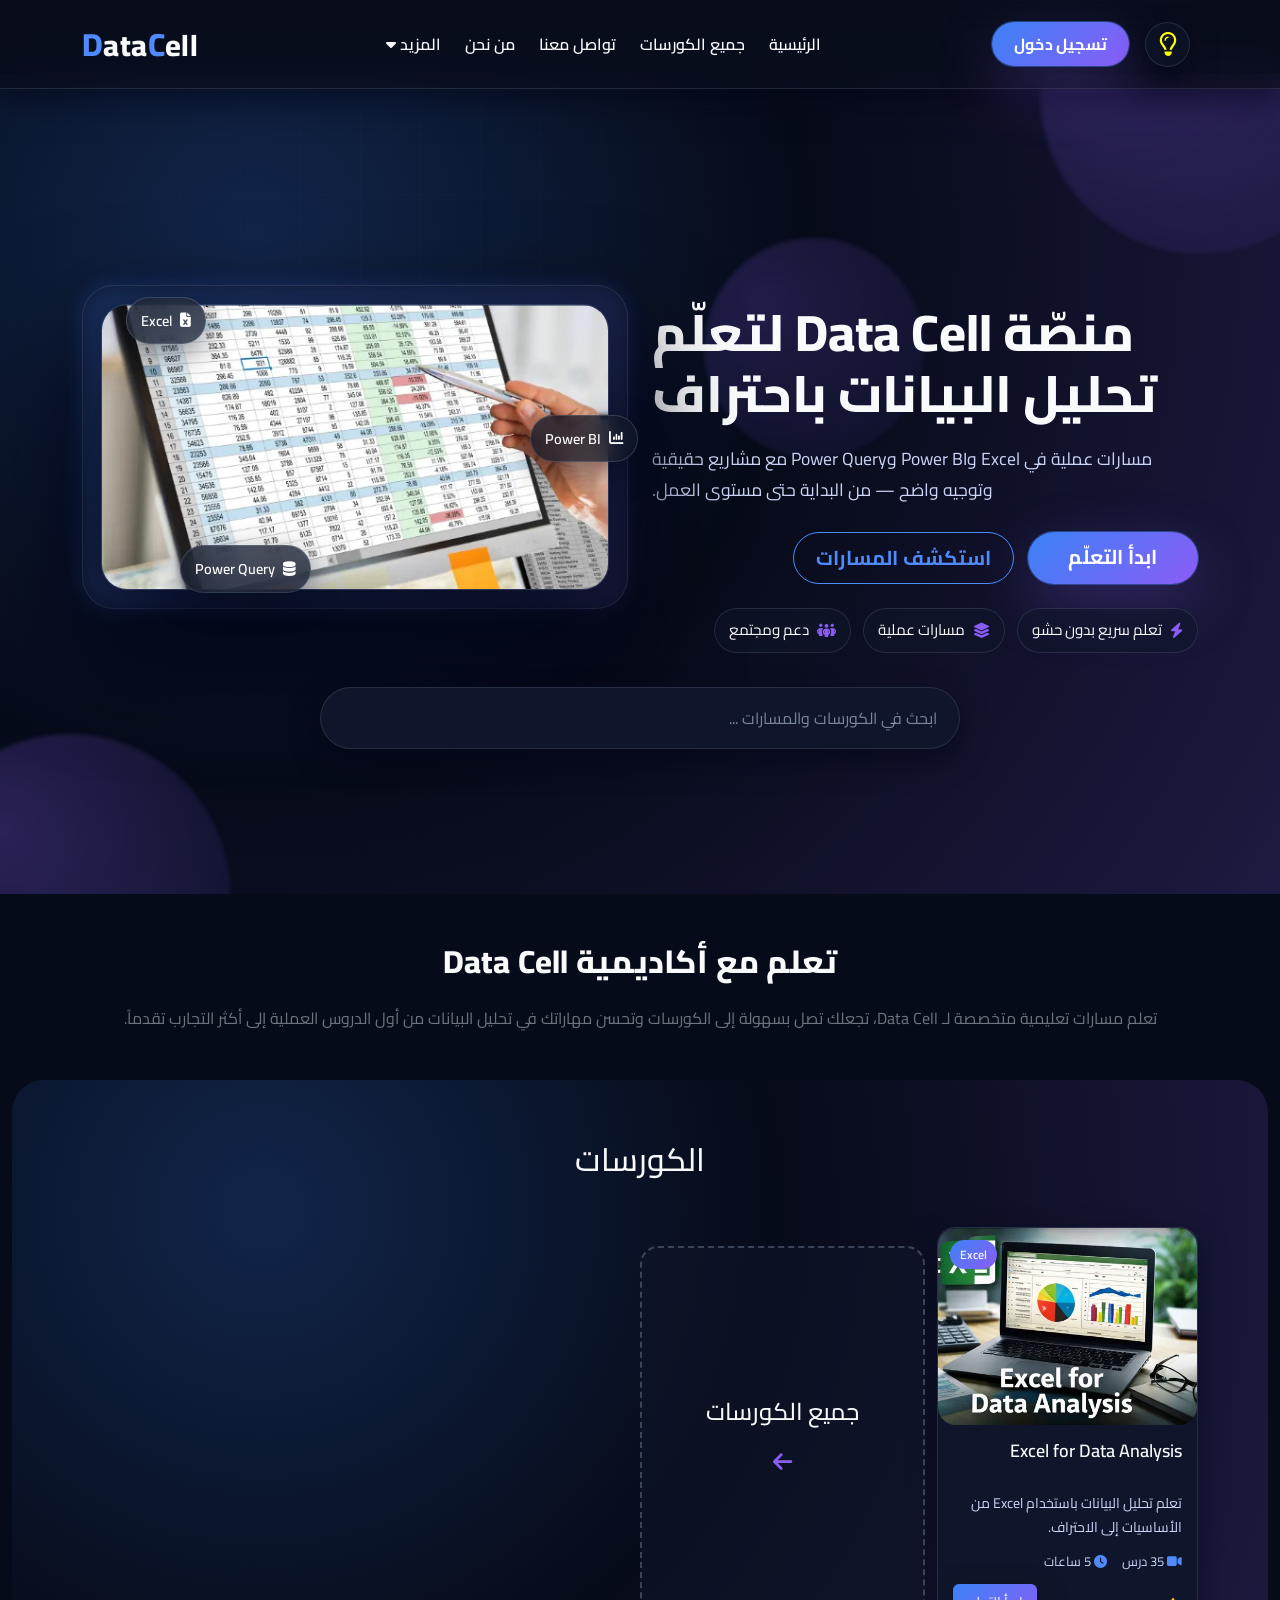
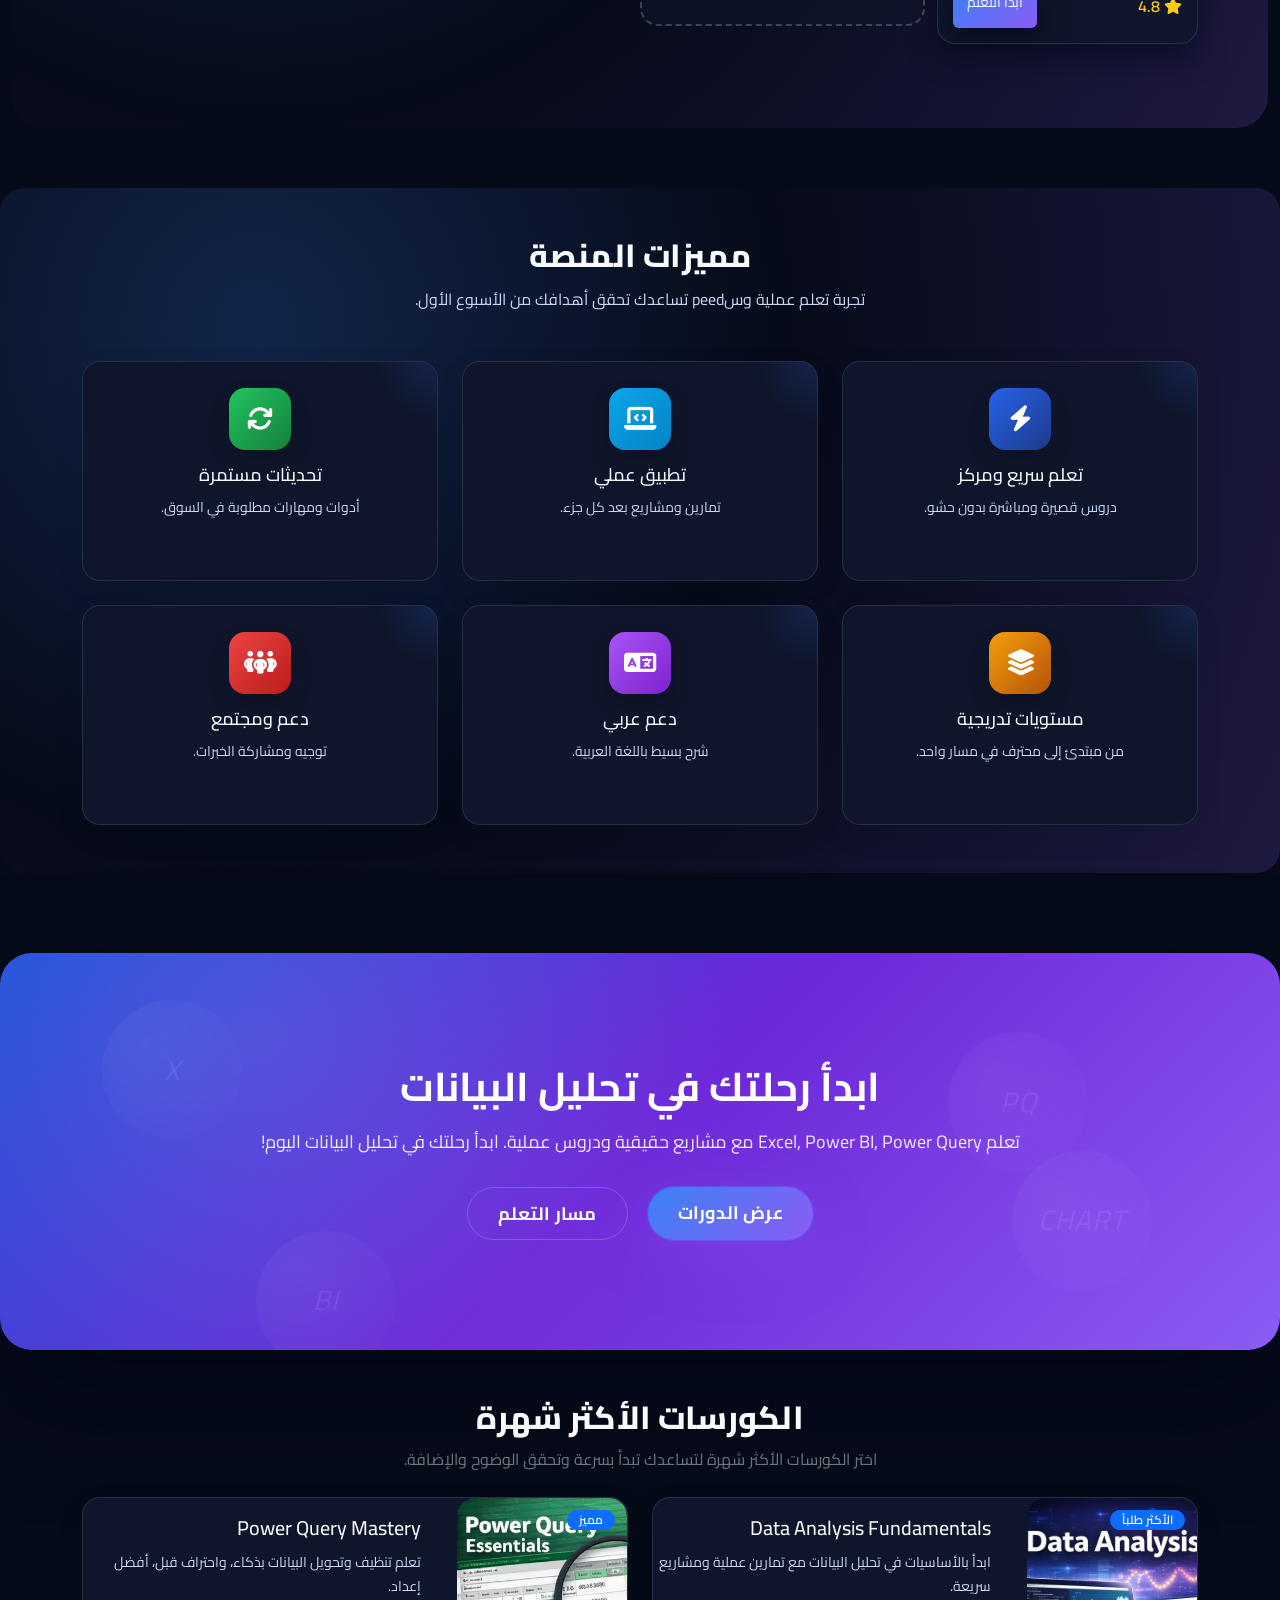
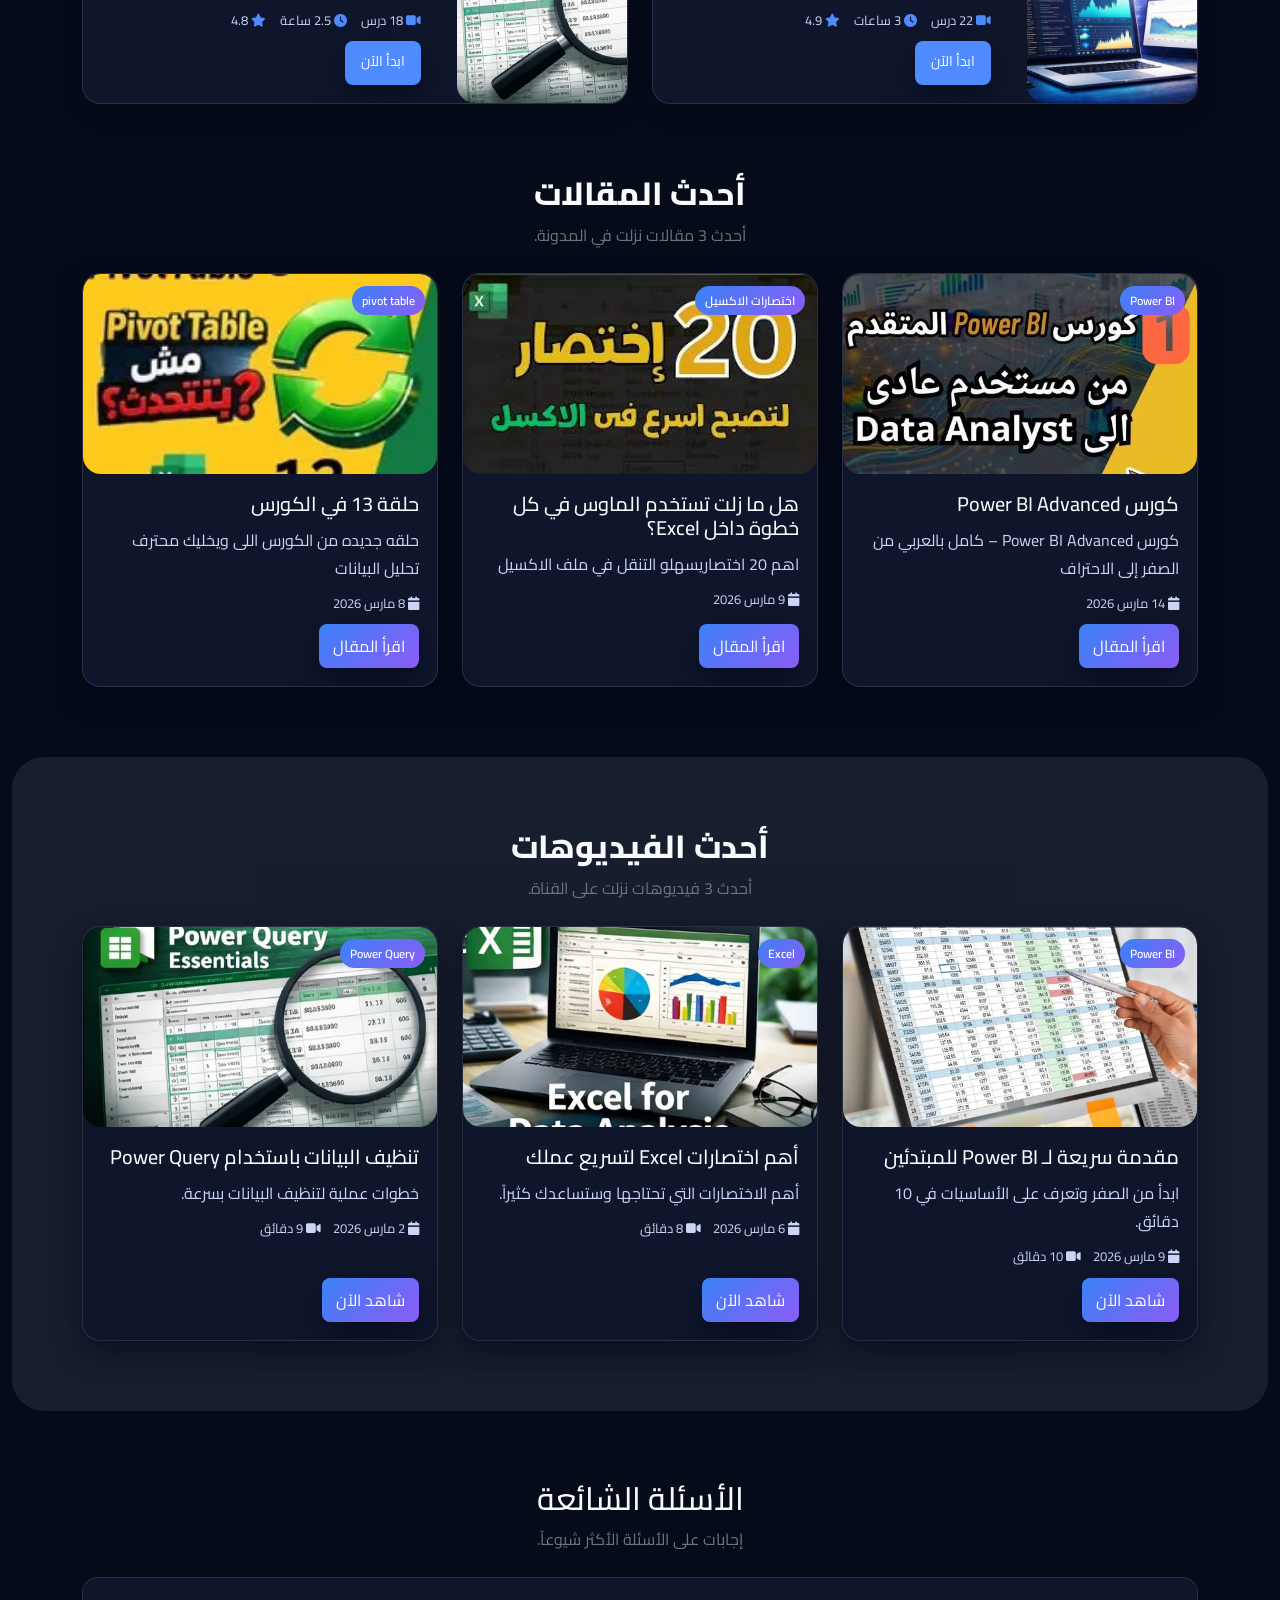
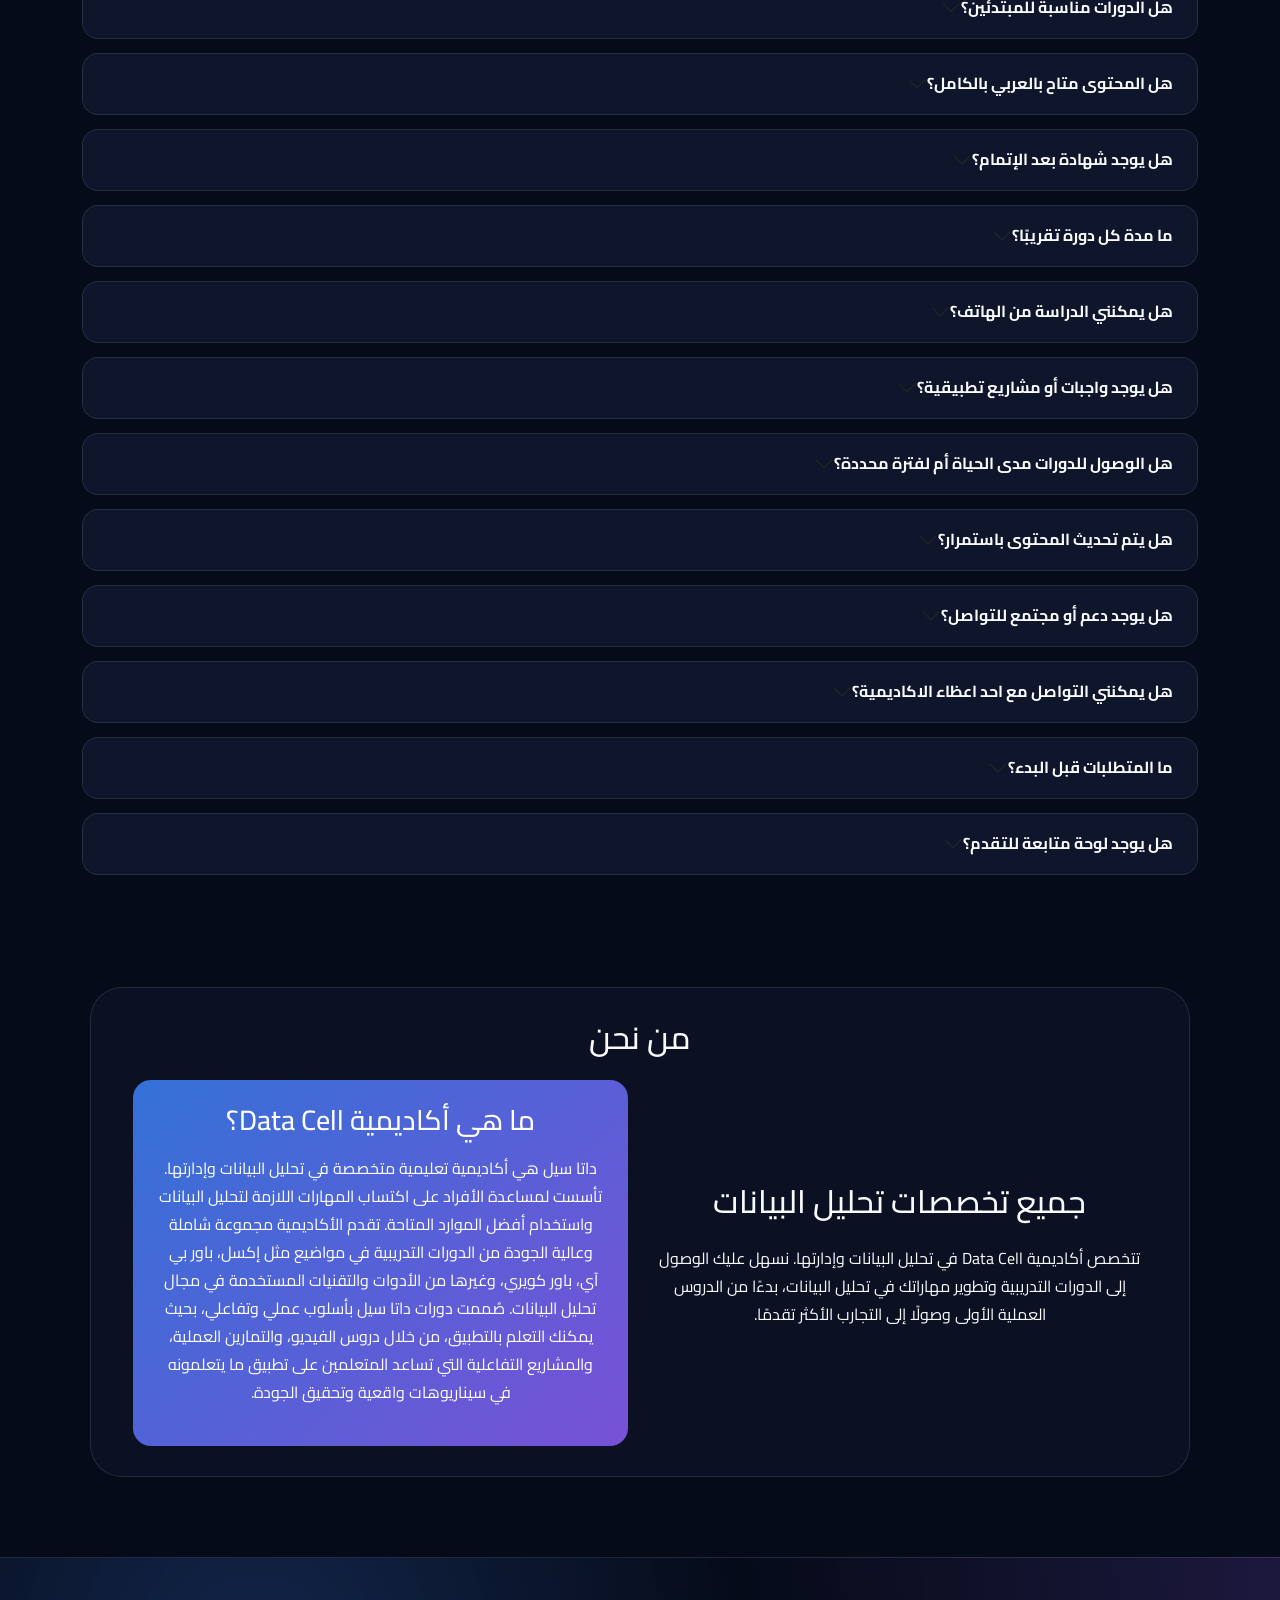
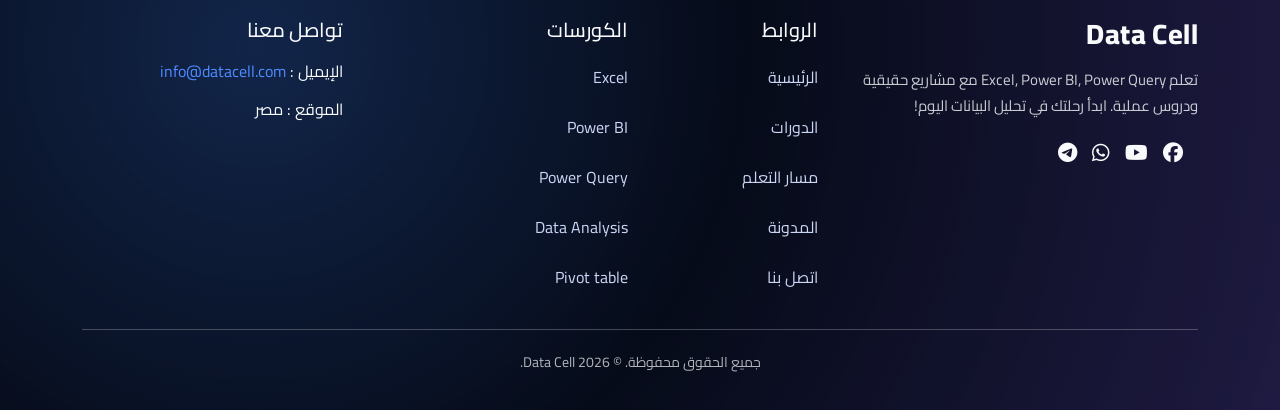
==== commit 74ded850: "Add files via upload" ====
--- a/index.html
+++ b/index.html
@@ -399,7 +399,7 @@
               مهاراتك
               في تحليل البيانات، بدءًا من الدروس العملية الأولى وصولًا إلى التجارب الأكثر تقدمًا.</p>
           </div>
-          <div class="col-lg-6">
+          <div class="col-lg-6 text-center">
             <div class="content p-4">
               <h3 class="mb-3">ما هي أكاديمية Data Cell؟</h3>
               <p>
--- a/css/pages/index.css
+++ b/css/pages/index.css
@@ -316,36 +316,38 @@
   display: flex;
   align-items: center;
   justify-content: center;
-  gap: 12px;
+  gap: 16px;
   flex-direction: column;
   background: var(--glass);
   color: var(--text-main);
   height: 100%;
-  min-height: 360px;
+  min-height: 380px;
   border-radius: var(--radius-md);
-  border: 1px dashed rgba(148, 163, 184, 0.35);
+  border: 2px dashed rgba(148, 163, 184, 0.35);
   text-decoration: none;
   font-size: 22px;
-  transition:
-    transform 0.3s var(--ease-out),
-    box-shadow 0.3s var(--ease-out);
+  font-weight: 700;
+  transition: all 0.35s var(--ease-out);
 }
 
 .all-coursers:hover {
-  transform: translateY(-6px);
+  transform: translateY(-8px);
   box-shadow: var(--shadow-md);
+  border-color: var(--accent);
+  background: var(--bg-overlay);
 }
 
 .all-coursers i {
-  animation: go 2s ease-in-out infinite;
-}
-
-@keyframes go {
+  animation: go-right 2.2s ease-in-out infinite;
+  color: var(--accent);
+}
+
+@keyframes go-right {
   0% {
     transform: translateX(0);
   }
   50% {
-    transform: translateX(8px);
+    transform: translateX(10px);
   }
   100% {
     transform: translateX(0);
@@ -637,26 +639,32 @@
 .faq-accordion .accordion-item {
   border: 1px solid var(--border);
   background: var(--bg-card);
-  border-radius: 14px;
-  margin-bottom: 12px;
+  border-radius: 16px;
+  margin-bottom: 14px;
   overflow: hidden;
+  transition: all 0.3s var(--ease-out);
+}
+
+.faq-accordion .accordion-item:hover {
+  box-shadow: var(--shadow-sm);
 }
 
 .faq-accordion .accordion-button {
   background: var(--bg-card);
   color: var(--text-main);
-  font-weight: 600;
-  padding: 18px 20px;
+  font-weight: 700;
+  padding: 20px 24px;
+  transition: all 0.3s var(--ease-out);
 }
 
 .faq-accordion .accordion-button:focus {
-  box-shadow: 0 0 0 0.2rem rgba(37, 99, 235, 0.2);
+  box-shadow: 0 0 0 0.25rem rgba(59, 130, 246, 0.25);
   border-color: transparent;
 }
 
 .faq-accordion .accordion-button:not(.collapsed) {
-  background: var(--primary);
-  color: #fff;
+  background: var(--gradient-surface);
+  color: var(--primary);
   box-shadow: none;
 }
 
@@ -664,7 +672,7 @@
   background: var(--bg-card);
   color: var(--text-second);
   line-height: 1.8;
-  padding: 18px 20px;
+  padding: 20px 24px;
 }
 
 .about-section {
@@ -685,6 +693,11 @@
   border-radius: var(--radius-md);
 }
 
+.about-section:hover {
+  border-color: var(--accent);
+  box-shadow: var(--shadow-lg);
+}
+
 .about-section .content p,
 .about-section .content h3 {
   color: #fff;
@@ -706,10 +719,6 @@
   .hero-highlights {
     justify-content: center;
   }
-
-  .hero-chip {
-    display: none;
-  }
 }
 
 @media (max-width: 576px) {
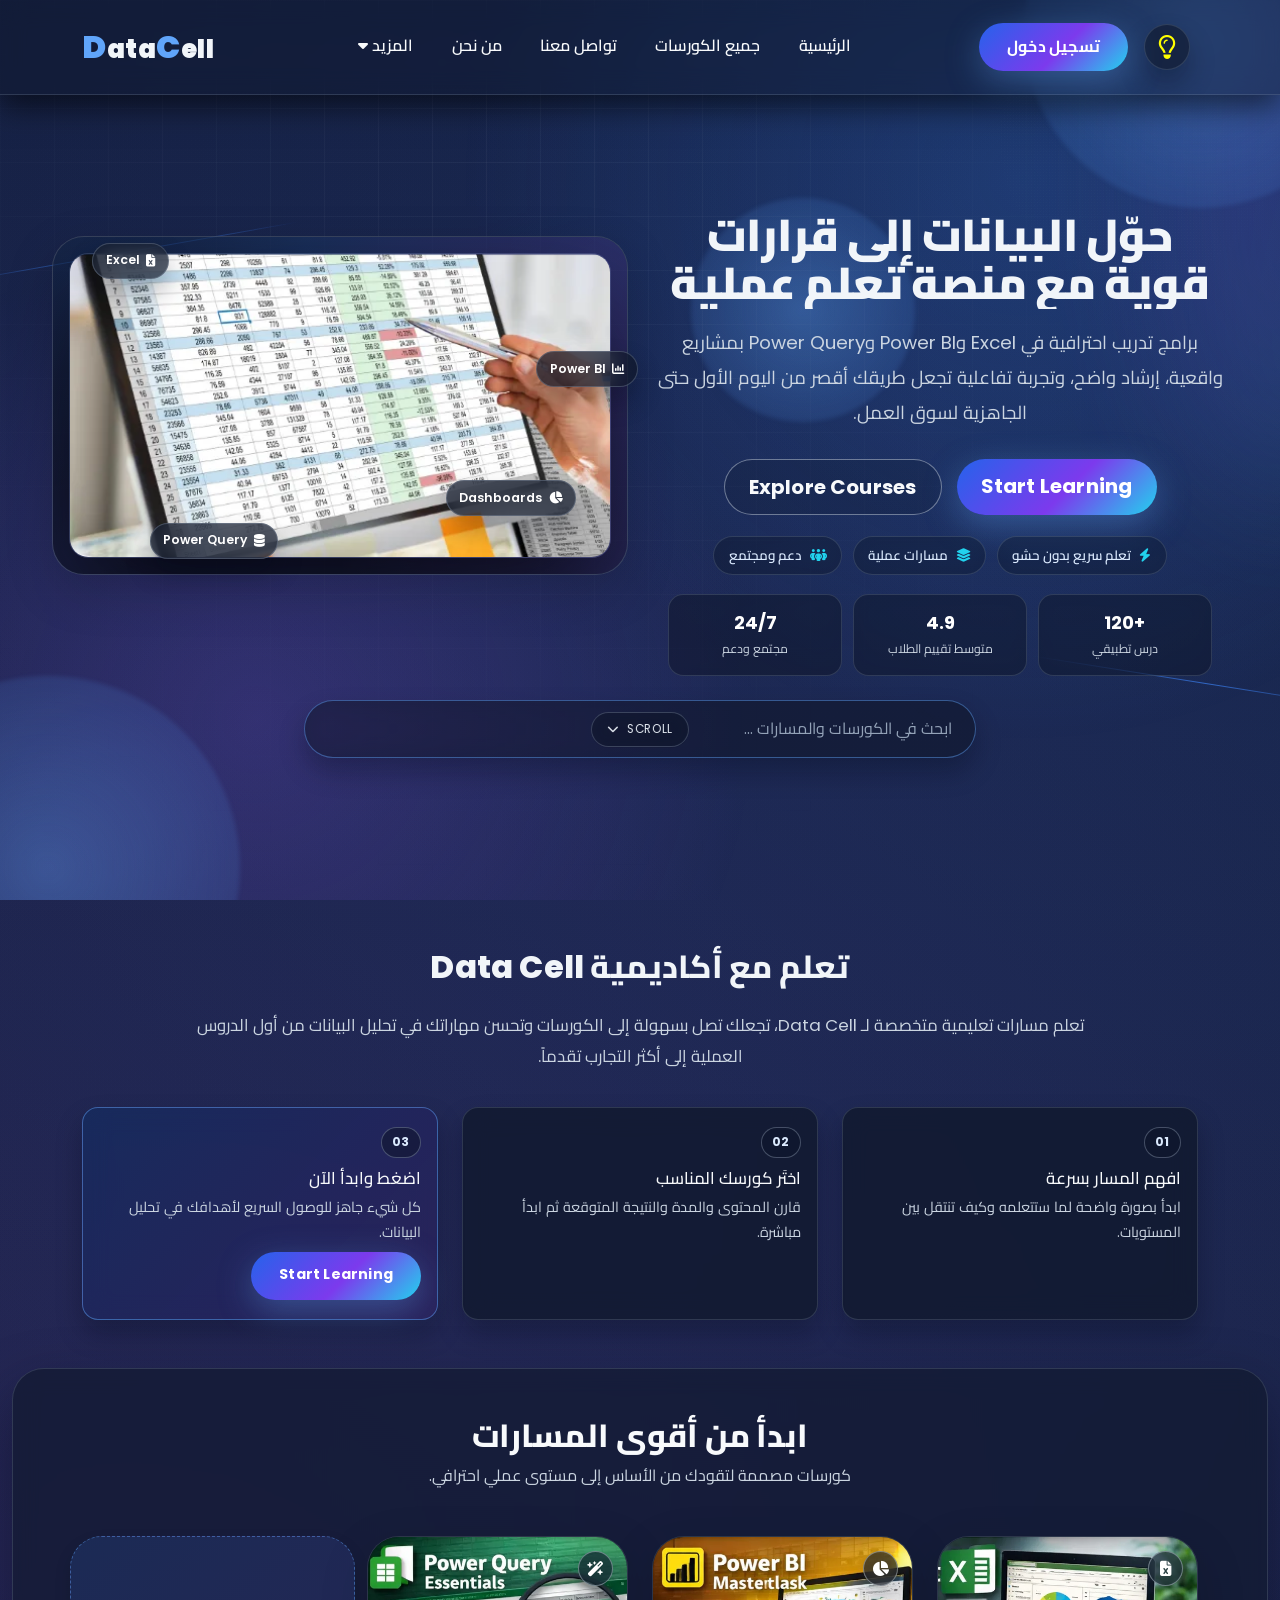
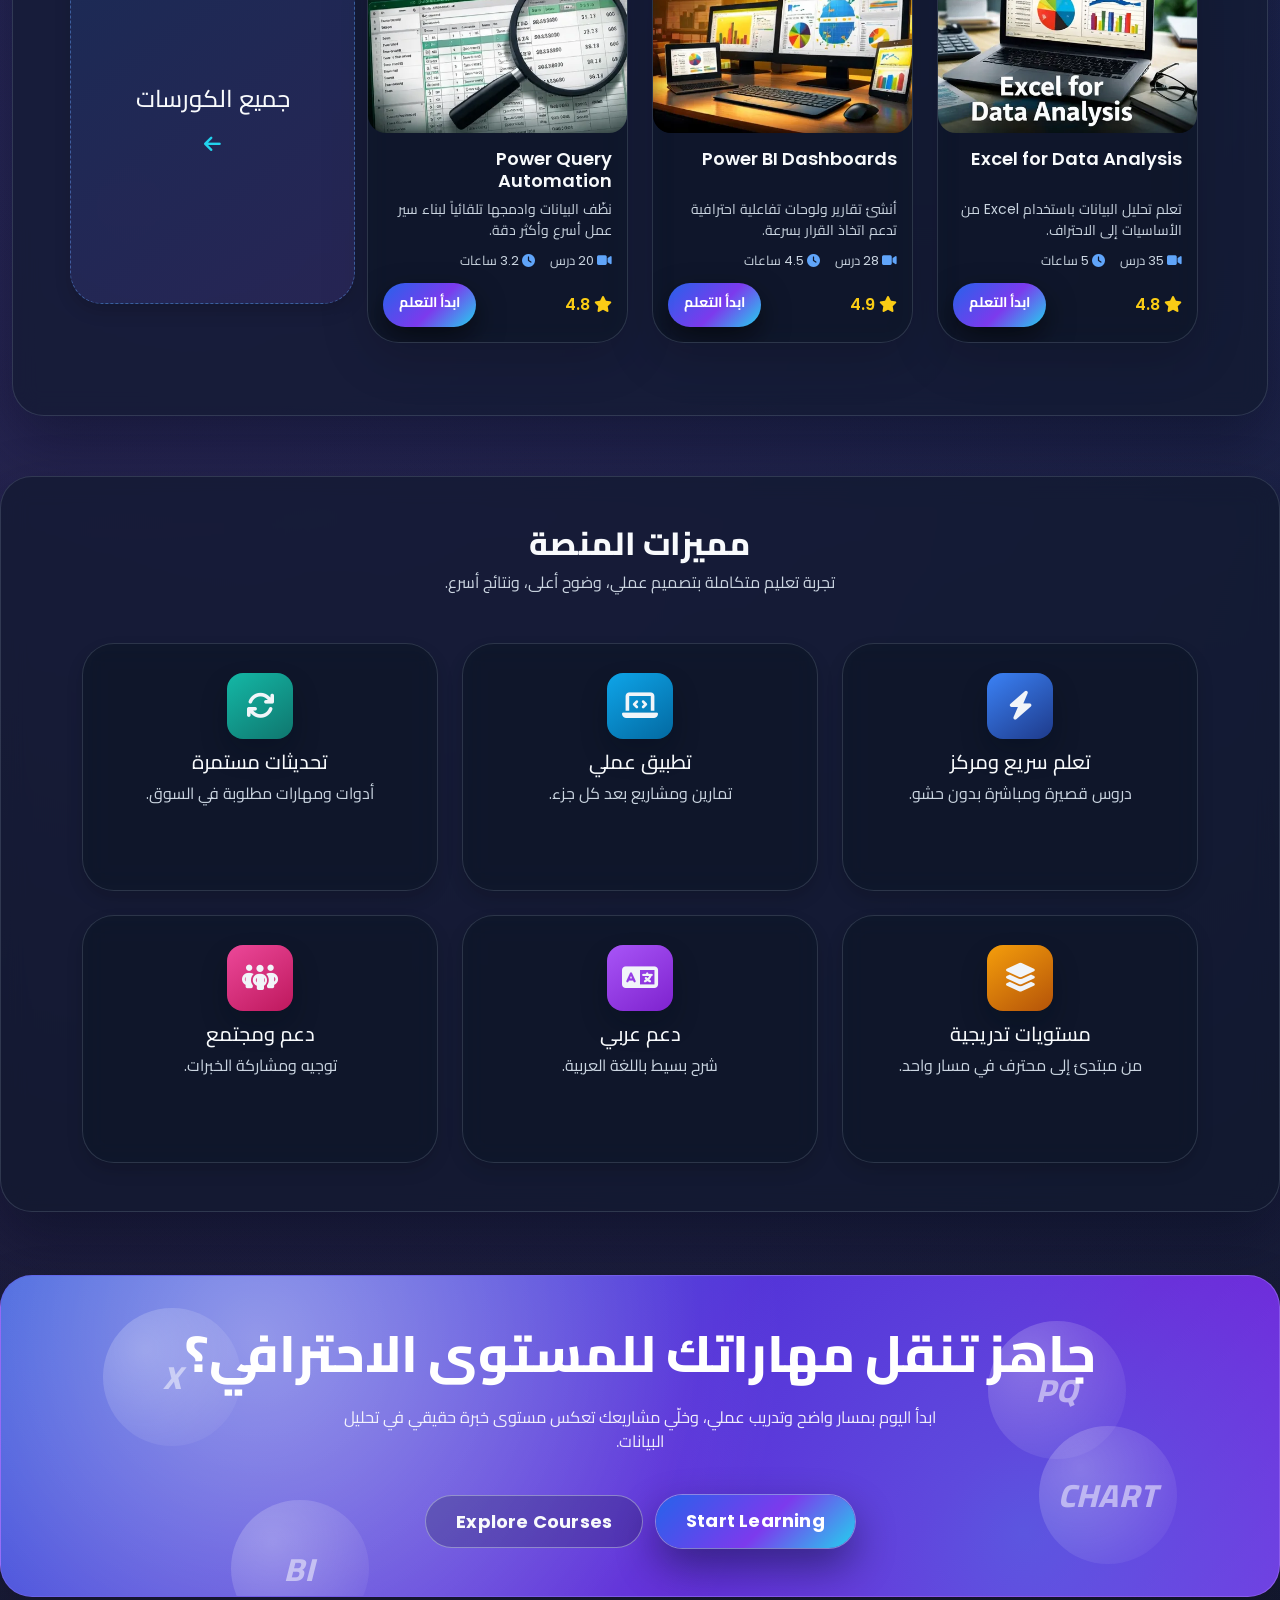
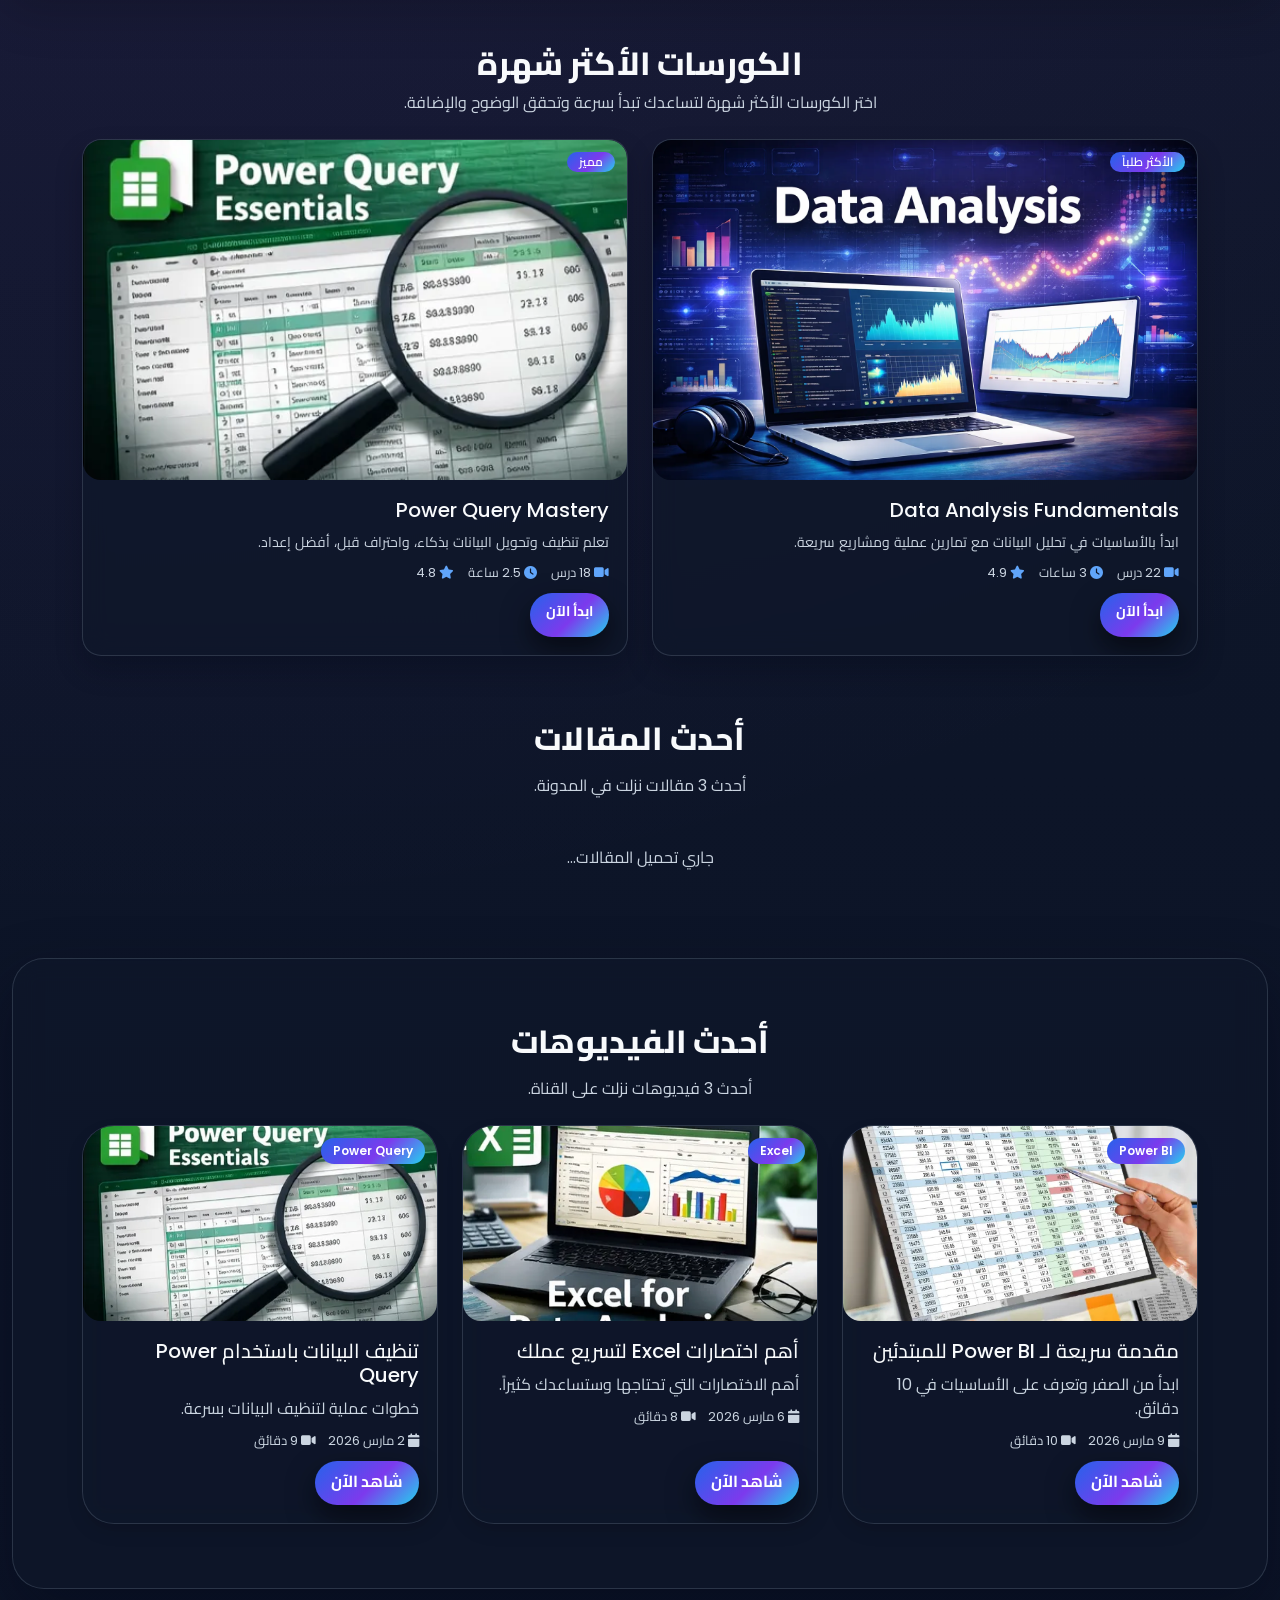
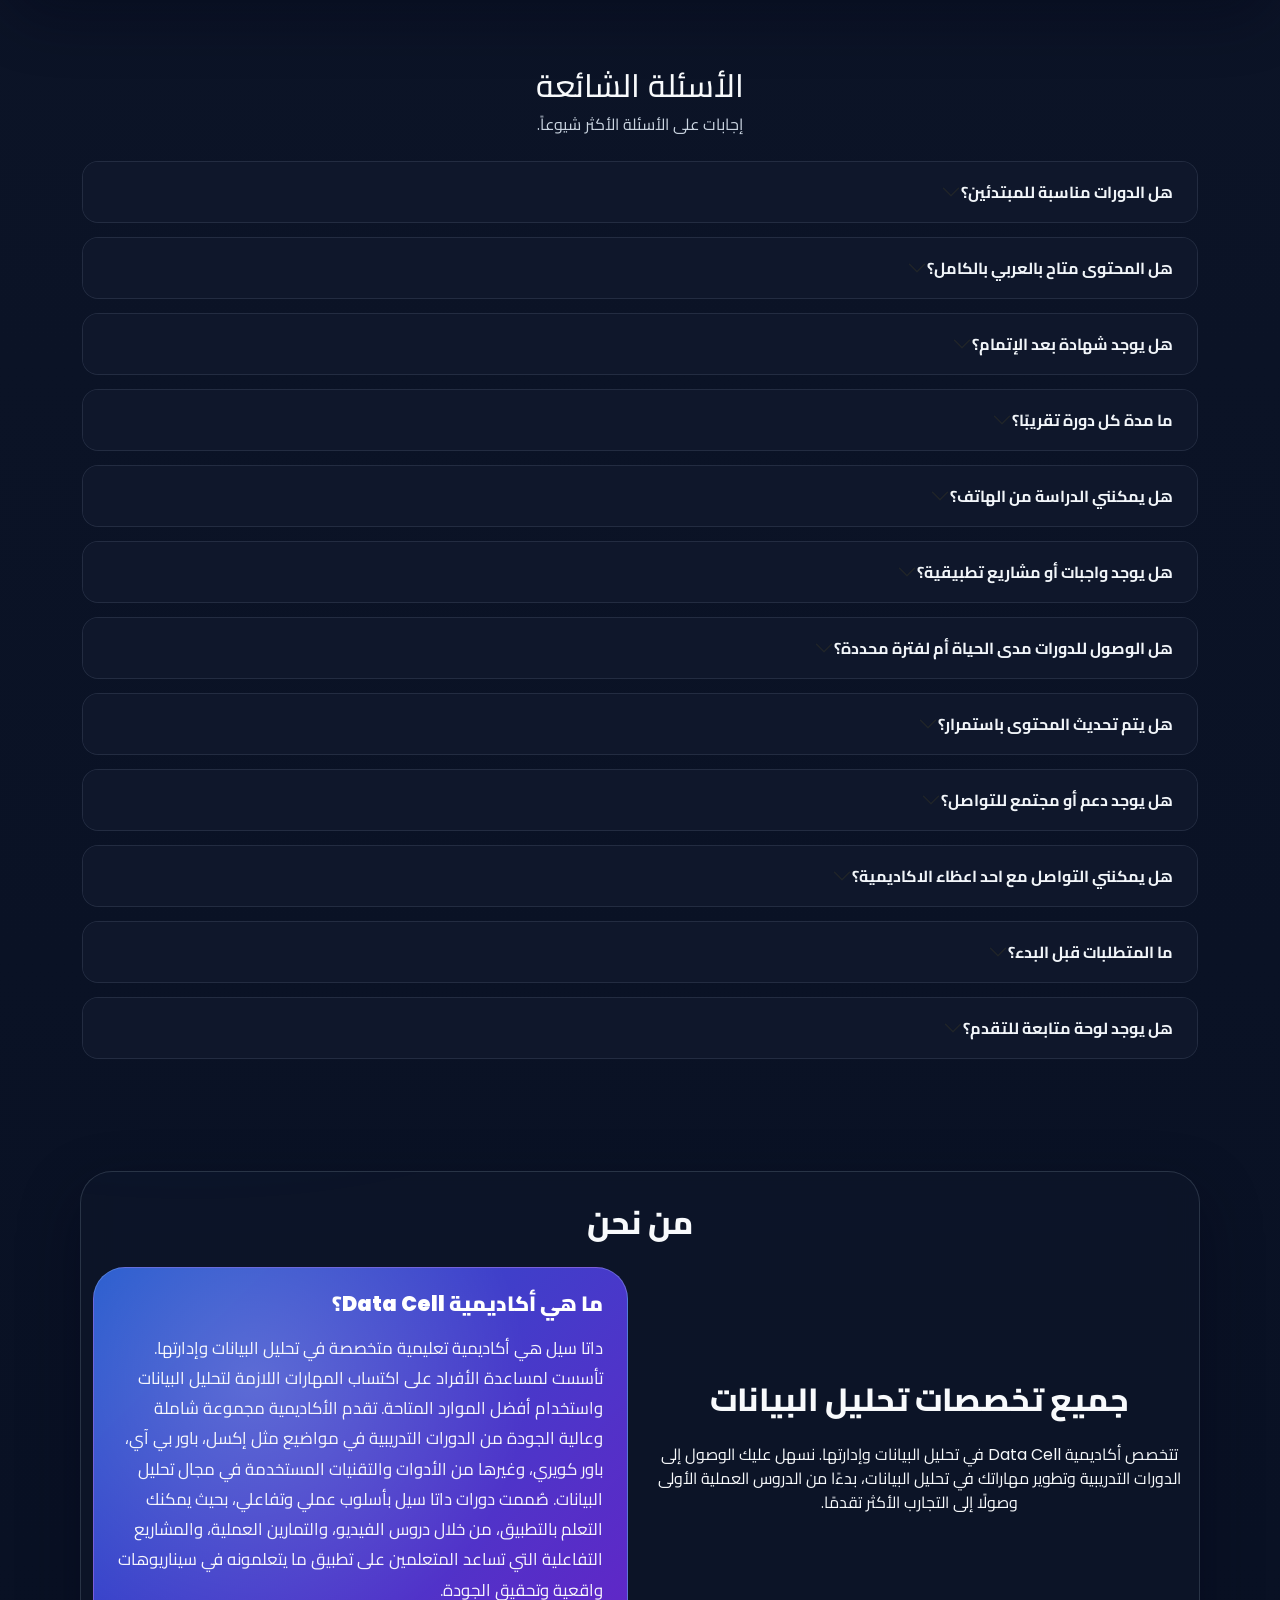
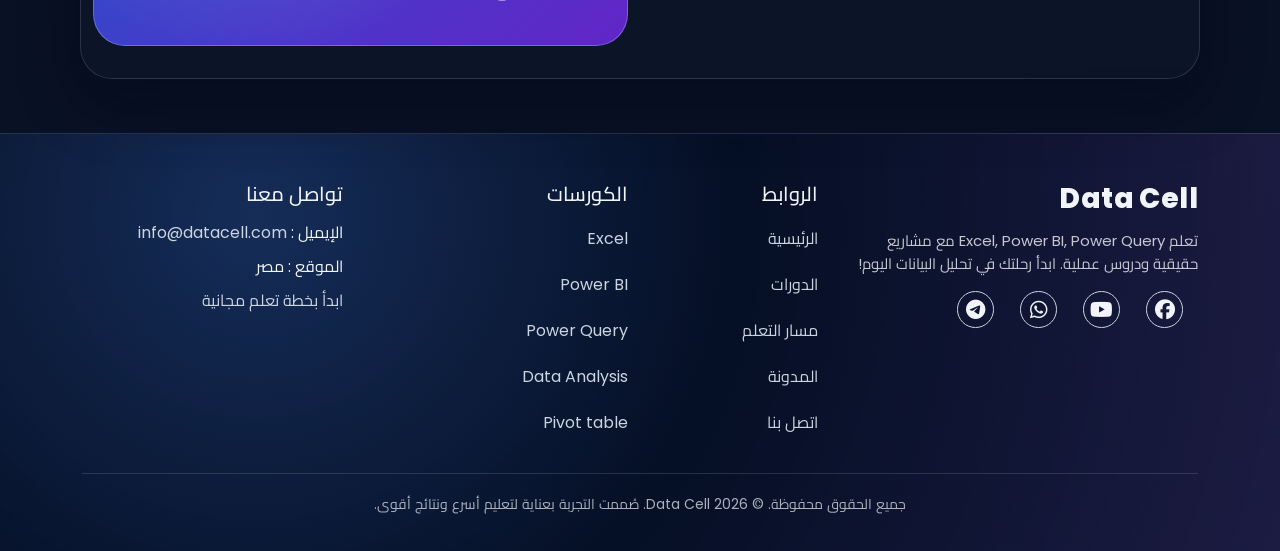
==== commit 21283f4b: "Add files via upload" ====
--- a/index.html
+++ b/index.html
@@ -1,485 +1,631 @@
-﻿<!DOCTYPE html>
-<html lang="ar" dir="rtl">
-
-<head>
-  <meta charset="UTF-8">
-  <meta name="viewport" content="width=device-width, initial-scale=1.0">
-  <meta name="description"
-    content="أكاديمية Data Cell لتعلّم تحليل البيانات باستخدام Excel وPower BI وPower Query مع دورات عملية ومشاريع حقيقية.">
-  <meta name="keywords"
-    content="data analysis, Excel, Power BI, Power Query, data analytics, learning platform, Pivot Table, dashboard">
-  <meta name="author" content="Khaled Shaaban">
-  <meta name="theme-color" content="#0b1220">
-  <meta name="robots" content="index, follow">
-  <link rel="canonical" href="https://abdokhaledshaaban.github.io/data_cell/index.html">
-  <meta property="og:locale" content="ar_EG">
-  <meta property="og:url" content="https://abdokhaledshaaban.github.io/data_cell/index.html">
-  <meta property="og:site_name" content="Data Cell">
-  <meta property="og:title" content="Data Cell | تعلم تحليل البيانات">
-  <meta property="og:type" content="website">
-  <meta property="og:image" content="https://abdokhaledshaaban.github.io/data_cell/img/hero.webp">
-  <meta property="og:image:alt" content="Data Cell platform preview">
-  <meta property="og:description"
-    content="أكاديمية Data Cell لتعلّم تحليل البيانات باستخدام Excel وPower BI وPower Query مع دورات عملية ومشاريع حقيقية.">
-  <meta name="twitter:title" content="Data Cell | تعلم تحليل البيانات">
-  <meta name="twitter:description"
-    content="أكاديمية Data Cell لتعلّم تحليل البيانات باستخدام Excel وPower BI وPower Query مع دورات عملية ومشاريع حقيقية.">
-  <meta name="twitter:card" content="summary_large_image">
-  <meta name="twitter:image" content="https://abdokhaledshaaban.github.io/data_cell/img/hero.webp">
-  <meta name="twitter:image:alt" content="Data Cell platform preview">
-  <script type="application/ld+json">
-    {
-      "@context": "https://schema.org",
-      "@type": "EducationalOrganization",
-      "name": "Data Cell",
-      "url": "https://abdokhaledshaaban.github.io/data_cell/",
-      "logo": "https://abdokhaledshaaban.github.io/data_cell/img/apple-touch-icon.png",
-      "sameAs": [
-        "https://www.facebook.com/share/1FXn8WjE4s/",
-        "https://www.youtube.com/@khaledshaaban",
-        "https://chat.whatsapp.com/BG29xzeOdV8DOxjk9hb5Yo",
-        "https://t.me/onlineeducationkhaled"
-      ]
-    }
-  </script>
-  <script type="application/ld+json">
-    {
-      "@context": "https://schema.org",
-      "@type": "WebSite",
-      "name": "Data Cell",
-      "url": "https://abdokhaledshaaban.github.io/data_cell/",
-      "potentialAction": {
-        "@type": "SearchAction",
-        "target": "https://abdokhaledshaaban.github.io/data_cell/search/?q={search_term_string}",
-        "query-input": "required name=search_term_string"
-      }
-    }
-  </script>
-  <link rel="icon" href="img/favicon-32.png" sizes="32x32" type="image/png">
-  <link rel="icon" href="img/favicon-16.png" sizes="16x16" type="image/png">
-  <link rel="apple-touch-icon" href="img/apple-touch-icon.png">
-  <link rel="preconnect" href="https://fonts.googleapis.com">
-  <link rel="preconnect" href="https://fonts.gstatic.com" crossorigin>
-  <link rel="preload" as="style"
-    href="https://fonts.googleapis.com/css2?family=Cairo:wght@300;400;500;600;700;800&family=Poppins:wght@300;400;500;600;700&display=swap">
-  <link rel="stylesheet"
-    href="https://fonts.googleapis.com/css2?family=Cairo:wght@300;400;500;600;700;800&family=Poppins:wght@300;400;500;600;700&display=swap">
-  <link rel="preconnect" href="https://cdnjs.cloudflare.com" crossorigin>
-  <link rel="stylesheet" href="https://cdnjs.cloudflare.com/ajax/libs/font-awesome/6.5.0/css/all.min.css">
-  <link rel="stylesheet" href="css/bootstrap.min.css">
-  <link rel="stylesheet" href="https://unpkg.com/aos@2.3.4/dist/aos.css">
-  <link rel="stylesheet" href="css/main.css">
-  <link rel="stylesheet" href="css/pages/index.css">
-  <link rel="preload" as="image" href="img/hero.webp" fetchpriority="high">
-  <title>Data Cell | تعلم تحليل البيانات</title>
-</head>
-
-<body>
-  <div class="preloader" aria-hidden="true">
-    <div class="preloader__spinner"></div>
-    <span class="preloader__text">جاري التحميل</span>
-  </div>
-  <nav dir="ltr" class="navbar navbar-expand-lg fixed-top" aria-label="قائمة التنقل">
-    <div class="container"><a href="index.html" class="navbar-brand"><span>D</span>ata<span>C</span>ell
-      </a>
-      <div class="d-flex align-items-center ms-auto order-lg-2 gap-3">
-        <div class="login"><a href="login.html" class="btn btn-primary login-btn">تسجيل دخول</a></div><button
-          id="theme-switch" class="me-2" type="button" aria-label="تبديل الوضع المظلم"><i
-            class="fa-solid fa-moon"></i><i class="fa-regular fa-lightbulb"></i></button><button class="navbar-toggler"
-          type="button" aria-label="فتح القائمة" aria-controls="links" aria-expanded="false"><i
-            class="fa-solid fa-bars-staggered"></i></button>
-      </div>
-      <div dir="rtl" class="navbar-collapse justify-content-lg-center order-lg-1" id="links"><button class="nav-close"
-          type="button" aria-label="إغلاق القائمة"><i class="fa-solid fa-xmark"></i></button>
-        <ul class="navbar-nav text-start text-lg-center gap-lg-2">
-          <li class="nav-item"><a href="index.html" class="nav-link">الرئيسية</a></li>
-          <li class="nav-item"><a href="courses.html" class="nav-link">جميع الكورسات</a></li>
-          <li class="nav-item"><a href="contact.html" class="nav-link">تواصل معنا</a></li>
-          <li class="nav-item"><a href="about.html" class="nav-link">من نحن</a></li>
-          <li class="nav-item drop-down"><a href="javascript:void(0)" id="navbarDropdown" class="nav-link"
-              aria-haspopup="true" aria-expanded="false" aria-controls="nav-more-menu">المزيد <i
-                class="fa-solid fa-caret-down"></i></a>
-            <ul class="drop-down-list navbar-nav" id="nav-more-menu" role="menu" aria-hidden="true">
-              <li class="nav-item"><a href="projects.html" class="nav-link">مشاريع</a></li>
-              <li class="nav-item"><a href="quiz.html" class="nav-link">اختبارات</a></li>
-              <li class="nav-item"><a href="learning_path.html" class="nav-link">مسار التعلم</a></li>
-              <li class="nav-item"><a href="blog.html" class="nav-link">blog</a></li>
-              <li class="nav-item"><a href="ai_chat.html" class="nav-link">AI chat</a></li>
-              <li class="nav-item"><a href="index.html#faq" class="nav-link">FAQ</a></li>
-            </ul>
-          </li>
-        </ul>
-        <div class="login-mobile" style="display:none;"><a href="login.html" class="btn btn-primary w-100">تسجيل
-            دخول</a></div>
-      </div>
-    </div>
-  </nav><button id="myBtn" type="button" aria-label="العودة لأعلى"><i class="fa-solid fa-arrow-up"></i></button>
-  <main id="main">
-    <section class="hero hero-premium d-flex align-items-center">
-      <div class="hero-bg" aria-hidden="true">
-        <span class="hero-orb orb-1" data-parallax="0.15"></span>
-        <span class="hero-orb orb-2" data-parallax="0.25"></span>
-        <span class="hero-orb orb-3" data-parallax="0.1"></span>
-        <span class="hero-grid"></span>
-      </div>
-      <div class="container">
-        <div class="row align-items-center gy-5">
-          <div class="col-lg-6 order-2 order-lg-1 text-center text-lg-start">
-            <div class="hero-copy">
-              <span class="hero-eyebrow reveal-on-load">تعلم بذكاء • نتائج أسرع</span>
-              <h1 class="hero-title">
-                منصّة Data Cell لتعلّم تحليل البيانات باحتراف
-              </h1>
-              <p class="hero-text reveal-on-load">
-                مسارات عملية في Excel وPower BI وPower Query مع مشاريع حقيقية وتوجيه واضح — من البداية حتى مستوى العمل.
-              </p>
-              <div class="hero-actions reveal-on-load">
-                <a href="courses.html" class="btn btn-primary btn-lg">ابدأ التعلّم</a>
-                <a href="learning_path.html" class="btn btn-outline-light btn-lg">استكشف المسارات</a>
-              </div>
-              <div class="hero-highlights reveal-on-load">
-                <span><i class="fa-solid fa-bolt"></i> تعلم سريع بدون حشو</span>
-                <span><i class="fa-solid fa-layer-group"></i> مسارات عملية</span>
-                <span><i class="fa-solid fa-people-group"></i> دعم ومجتمع</span>
-              </div>
-            </div>
-          </div>
-          <div class="col-lg-6 order-1 order-lg-2 text-center">
-            <div class="hero-media reveal-on-load">
-              <div class="hero-media-frame" data-parallax="0.2">
-                <img src="img/hero.webp" class="img-fluid hero-img" alt="واجهة منصة Data Cell" loading="eager"
-                  fetchpriority="high" decoding="async">
-              </div>
-              <div class="hero-chip chip-excel">
-                <i class="fa-solid fa-file-excel"></i>
-                <span>Excel</span>
-              </div>
-              <div class="hero-chip chip-powerbi">
-                <i class="fa-solid fa-chart-column"></i>
-                <span>Power BI</span>
-              </div>
-              <div class="hero-chip chip-powerquery">
-                <i class="fa-solid fa-database"></i>
-                <span>Power Query</span>
-              </div>
-            </div>
-          </div>
-        </div>
-        <div class="search-box text-center reveal-on-load">
-          <input type="search" id="search-input" aria-label="ابحث في الكورسات"
-            placeholder="ابحث في الكورسات والمسارات ...">
-          <div id="search-results" role="listbox" aria-live="polite"></div>
-        </div>
-      </div>
-    </section>
-    <section class="intro-section w-100 text-center mt-5">
-      <h2 class="mb-4">تعلم مع أكاديمية Data Cell</h2>
-      <p class="text-secondary">تعلم مسارات تعليمية متخصصة لـ Data Cell، تجعلك تصل بسهولة إلى الكورسات وتحسن مهاراتك في
-        تحليل البيانات من أول الدروس العملية إلى أكثر التجارب تقدماً.</p>
-    </section>
-    <section class="courses mt-5">
-      <div class="container">
-        <h2 class="text-center mb-5">الكورسات</h2>
-        <div class="row align-items-center" id="courses">
-          <div class="col-lg-3 col-md-6 mb-4">
-            <div class="course-card">
-              <div class="img-container"><img src="img/excel course.webp" class="course-img" alt="Excel Course"
-                  loading="lazy" decoding="async"><span class="course-badge">Excel</span></div>
-              <div class="course-content">
-                <h5 class="course-title">Excel for Data Analysis</h5>
-                <p class="course-desc">
-                  تعلم تحليل البيانات باستخدام Excel من الأساسيات إلى الاحتراف.
-                </p>
-                <div class="course-info"><span><i class="fa-solid fa-video"></i> 35 درس
-                  </span><span><i class="fa-solid fa-clock"></i> 5 ساعات
-                  </span></div>
-                <div class="course-footer">
-                  <div class="rating"><i class="fa-solid fa-star"></i>
-                    4.8
-                  </div><a href="courses.html#excel" class="course-btn">
-                    ابدأ التعلم
-                  </a>
-                </div>
-              </div>
-            </div>
-          </div><a href="courses.html" class="all-coursers col-lg-3 col-md-6 mb-4">
-            <h4>جميع الكورسات</h4><i class="fa-solid fa-arrow-left"></i>
-          </a>
-        </div>
-      </div>
-    </section>
-    <section class="platform-features py-5">
-      <div class="container">
-        <div class="section-head text-center mb-5">
-          <h2>مميزات المنصة</h2>
-          <p>تجربة تعلم عملية وسpeed تساعدك تحقق أهدافك من الأسبوع الأول.</p>
-        </div>
-        <div class="row g-4">
-          <div class="col-md-6 col-lg-4">
-            <div class="feature-tile">
-              <div class="feature-icon bg-1"><i class="fa-solid fa-bolt"></i></div>
-              <h5>تعلم سريع ومركز</h5>
-              <p>دروس قصيرة ومباشرة بدون حشو.</p>
-            </div>
-          </div>
-          <div class="col-md-6 col-lg-4">
-            <div class="feature-tile">
-              <div class="feature-icon bg-2"><i class="fa-solid fa-laptop-code"></i></div>
-              <h5>تطبيق عملي</h5>
-              <p>تمارين ومشاريع بعد كل جزء.</p>
-            </div>
-          </div>
-          <div class="col-md-6 col-lg-4">
-            <div class="feature-tile">
-              <div class="feature-icon bg-3"><i class="fa-solid fa-arrows-rotate"></i></div>
-              <h5>تحديثات مستمرة</h5>
-              <p>أدوات ومهارات مطلوبة في السوق.</p>
-            </div>
-          </div>
-          <div class="col-md-6 col-lg-4">
-            <div class="feature-tile">
-              <div class="feature-icon bg-4"><i class="fa-solid fa-layer-group"></i></div>
-              <h5>مستويات تدريجية</h5>
-              <p>من مبتدئ إلى محترف في مسار واحد.</p>
-            </div>
-          </div>
-          <div class="col-md-6 col-lg-4">
-            <div class="feature-tile">
-              <div class="feature-icon bg-5"><i class="fa-solid fa-language"></i></div>
-              <h5>دعم عربي</h5>
-              <p>شرح بسيط باللغة العربية.</p>
-            </div>
-          </div>
-          <div class="col-md-6 col-lg-4">
-            <div class="feature-tile">
-              <div class="feature-icon bg-6"><i class="fa-solid fa-people-group"></i></div>
-              <h5>دعم ومجتمع</h5>
-              <p>توجيه ومشاركة الخبرات.</p>
-            </div>
-          </div>
-        </div>
-      </div>
-    </section>
-    <section class="cta-section">
-      <div class="cta-shapes"><i class="shape excel-CTA">X</i><i class="shape bi">BI</i><i class="shape pq">PQ</i><i
-          class="shape chart">CHART</i></div>
-      <div class="container text-center cta-content">
-        <h2>ابدأ رحلتك في تحليل البيانات</h2>
-        <p>
-          تعلم Excel, Power BI, Power Query مع مشاريع حقيقية ودروس عملية. ابدأ رحلتك في تحليل البيانات اليوم!
-        </p>
-        <div class="cta-buttons"><a href="courses.html" class="btn btn-primary btn-lg">
-            عرض الدورات
-          </a><a href="learning_path.html" class="btn btn-outline-light btn-lg">
-            مسار التعلم
-          </a></div>
-      </div>
-    </section>
-    <section class="most-courses mt-5">
-      <div class="container">
-        <div class="text-center mb-4">
-          <h2 class="mb-2">الكورسات الأكثر شهرة</h2>
-          <p class="text-secondary mb-0">اختر الكورسات الأكثر شهرة لتساعدك تبدأ بسرعة وتحقق الوضوح والإضافة.</p>
-        </div>
-        <div class="row g-4">
-          <div class="col-lg-6">
-            <article class="most-course-card">
-              <div class="most-course-media"><img src="img/data analysis course.webp" alt="Data Analysis Course"
-                  loading="lazy" decoding="async"><span class="badge bg-primary most-course-tag">الأكثر طلباً</span>
-              </div>
-              <div class="most-course-body">
-                <h3>Data Analysis Fundamentals</h3>
-                <p>ابدأ بالأساسيات في تحليل البيانات مع تمارين عملية ومشاريع سريعة.</p>
-                <div class="most-course-meta"><span><i class="fa-solid fa-video"></i> 22 درس</span><span><i
-                      class="fa-solid fa-clock"></i> 3 ساعات</span><span><i class="fa-solid fa-star"></i>
-                    4.9</span>
-                </div><a href="courses.html#data-analysis" class="most-course-btn">ابدأ الآن</a>
-              </div>
-            </article>
-          </div>
-          <div class="col-lg-6">
-            <article class="most-course-card">
-              <div class="most-course-media"><img src="img/power query.webp" alt="Power Query Course" loading="lazy"
-                  decoding="async"><span class="badge bg-primary most-course-tag">مميز</span></div>
-              <div class="most-course-body">
-                <h3>Power Query Mastery</h3>
-                <p>تعلم تنظيف وتحويل البيانات بذكاء، واحتراف قبل، أفضل إعداد.</p>
-                <div class="most-course-meta"><span><i class="fa-solid fa-video"></i> 18 درس</span><span><i
-                      class="fa-solid fa-clock"></i> 2.5 ساعة</span><span><i class="fa-solid fa-star"></i>
-                    4.8</span>
-                </div><a href="courses.html#power-query" class="most-course-btn">ابدأ الآن</a>
-              </div>
-            </article>
-          </div>
-        </div>
-      </div>
-    </section>
-    <section class="latest-section latest-articles">
-      <div class="container">
-        <div class="section-head text-center mb-4">
-          <h2>أحدث المقالات</h2>
-          <p class="text-secondary mb-0">أحدث 3 مقالات نزلت في المدونة.</p>
-        </div>
-        <div class="row g-4" id="homeLatestPosts">
-          <div class="col-12 text-center text-secondary py-4" id="homePostsLoading">
-            جاري تحميل المقالات...
-          </div>
-        </div>
-      </div>
-    </section>
-    <section class="latest-section latest-videos">
-      <div class="container">
-        <div class="section-head text-center mb-4">
-          <h2>أحدث الفيديوهات</h2>
-          <p class="text-secondary mb-0">أحدث 3 فيديوهات نزلت على القناة.</p>
-        </div>
-        <div class="row g-4">
-          <div class="col-lg-4 col-md-6">
-            <article class="post-card card h-100 video-card">
-              <div class="post-media"><img src="img/hero.webp" alt="فيديو عن Power BI" loading="lazy"
-                  decoding="async"><span class="post-tag">Power BI</span></div>
-              <div class="post-body card-body">
-                <h5>مقدمة سريعة لـ Power BI للمبتدئين</h5>
-                <p>ابدأ من الصفر وتعرف على الأساسيات في 10 دقائق.</p>
-                <div class="post-meta"><span><i class="fa-solid fa-calendar"></i> 9 مارس 2026</span><span><i
-                      class="fa-solid fa-video"></i> 10 دقائق</span></div><a
-                  href="https://www.youtube.com/@khaledshaaban" class="post-btn" target="_blank"
-                  rel="noopener noreferrer">شاهد الآن</a>
-              </div>
-            </article>
-          </div>
-          <div class="col-lg-4 col-md-6">
-            <article class="post-card card h-100 video-card">
-              <div class="post-media"><img src="img/excel course.webp" alt="فيديو عن Excel" loading="lazy"
-                  decoding="async"><span class="post-tag">Excel</span></div>
-              <div class="post-body card-body">
-                <h5>أهم اختصارات Excel لتسريع عملك</h5>
-                <p>أهم الاختصارات التي تحتاجها وستساعدك كثيراً.</p>
-                <div class="post-meta"><span><i class="fa-solid fa-calendar"></i> 6 مارس 2026</span><span><i
-                      class="fa-solid fa-video"></i> 8 دقائق</span></div><a
-                  href="https://www.youtube.com/@khaledshaaban" class="post-btn" target="_blank"
-                  rel="noopener noreferrer">شاهد الآن</a>
-              </div>
-            </article>
-          </div>
-          <div class="col-lg-4 col-md-6">
-            <article class="post-card card h-100 video-card">
-              <div class="post-media"><img src="img/power query.webp" alt="فيديو عن Power Query" loading="lazy"
-                  decoding="async"><span class="post-tag">Power Query</span></div>
-              <div class="post-body card-body">
-                <h5>تنظيف البيانات باستخدام Power Query</h5>
-                <p>خطوات عملية لتنظيف البيانات بسرعة.</p>
-                <div class="post-meta"><span><i class="fa-solid fa-calendar"></i> 2 مارس 2026</span><span><i
-                      class="fa-solid fa-video"></i> 9 دقائق</span></div><a
-                  href="https://www.youtube.com/@khaledshaaban" class="post-btn" target="_blank"
-                  rel="noopener noreferrer">شاهد الآن</a>
-              </div>
-            </article>
-          </div>
-        </div>
-      </div>
-    </section>
-    <section class="faq-section py-5" id="faq">
-      <div class="container">
-        <div class="text-center mb-4">
-          <h2 data-faq-title">الأسئلة الشائعة</h2>
-          <p class="text-secondary mb-0" data-faq-subtitle">إجابات على الأسئلة الأكثر شيوعاً.</p>
-        </div>
-        <div class="accordion faq-accordion" id="faqAccordion" data-faq-url="data/home-faq.json"></div>
-        <div class="text-center text-secondary mt-3" data-faq-empty></div>
-      </div>
-    </section>
-    <section class="about-section mt-5">
-      <h2 class="text-center mb-4">من نحن</h2>
-      <div class="container">
-        <div class="row align-items-center">
-          <div class="col-lg-6 text-center">
-            <h2 class="mb-4">جميع تخصصات تحليل البيانات</h2>
-            <p>تتخصص أكاديمية Data Cell في تحليل البيانات وإدارتها. نسهل عليك الوصول إلى الدورات التدريبية وتطوير
-              مهاراتك
-              في تحليل البيانات، بدءًا من الدروس العملية الأولى وصولًا إلى التجارب الأكثر تقدمًا.</p>
-          </div>
-          <div class="col-lg-6 text-center">
-            <div class="content p-4">
-              <h3 class="mb-3">ما هي أكاديمية Data Cell؟</h3>
-              <p>
-                داتا سيل هي أكاديمية تعليمية متخصصة في تحليل البيانات وإدارتها. تأسست
-
-                لمساعدة الأفراد على اكتساب المهارات اللازمة لتحليل البيانات واستخدام أفضل الموارد المتاحة.
-
-                تقدم الأكاديمية مجموعة شاملة وعالية الجودة من الدورات التدريبية في مواضيع مثل
-
-                إكسل، باور بي آي، باور كويري، وغيرها من الأدوات والتقنيات المستخدمة في مجال تحليل البيانات.
-
-                صُممت دورات داتا سيل بأسلوب عملي وتفاعلي، بحيث يمكنك التعلم
-                بالتطبيق، من خلال دروس الفيديو، والتمارين العملية، والمشاريع التفاعلية التي تساعد المتعلمين على تطبيق
-
-                ما يتعلمونه في سيناريوهات واقعية وتحقيق الجودة.
-              </p>
-            </div>
-          </div>
-        </div>
-      </div>
-    </section>
-
-  </main>
-  <footer class="footer">
-    <div class="container">
-      <div class="row gy-4">
-        <div class="col-lg-4 col-md-6">
-          <h3 class="footer-logo">Data Cell</h3>
-          <p class="footer-text">
-            تعلم Excel, Power BI, Power Query مع مشاريع حقيقية ودروس عملية. ابدأ رحلتك في تحليل البيانات اليوم!
-          </p>
-          <div class="social-icons"><a href="https://www.facebook.com/share/1FXn8WjE4s/" target="_blank"
-              rel="noopener noreferrer"><i class="fa-brands fa-facebook"></i></a><a
-              href="https://www.youtube.com/@khaledshaaban" target="_blank" rel="noopener noreferrer"
-              aria-label="YouTube"><i class="fa-brands fa-youtube"></i></a><a
-              href="https://chat.whatsapp.com/BG29xzeOdV8DOxjk9hb5Yo" target="_blank" rel="noopener noreferrer"><i
-                class="fa-brands fa-whatsapp"></i></a><a href="https://t.me/onlineeducationkhaled"><i
-                class="fa-brands fa-telegram" target="_blank" rel="noopener noreferrer"></i></a></div>
-        </div>
-        <div class="col-lg-2 col-md-6">
-          <h5>الروابط</h5>
-          <ul class="footer-links">
-            <li><a href="index.html">الرئيسية</a></li>
-            <li><a href="courses.html">الدورات</a></li>
-            <li><a href="learning_path.html">مسار التعلم</a></li>
-            <li><a href="blog.html">المدونة</a></li>
-            <li><a href="contact.html">اتصل بنا</a></li>
-          </ul>
-        </div>
-        <div class="col-lg-3 col-md-6">
-          <h5>الكورسات</h5>
-          <ul class="footer-links">
-            <li><a href="courses.html#excel">Excel</a></li>
-            <li><a href="courses.html#power-bi">Power BI</a></li>
-            <li><a href="courses.html#power-query">Power Query</a></li>
-            <li><a href="courses.html#data-analysis">Data Analysis</a></li>
-            <li><a href="courses.html#pivot-table">Pivot table</a></li>
-          </ul>
-        </div>
-        <div class="col-lg-3 col-md-6">
-          <h5>تواصل معنا</h5>
-          <ul class="footer-contact">
-            <li>الإيميل : <a href="mailto:info@datacell.com">info@datacell.com</a></li>
-            <li>الموقع : مصر</li>
-          </ul>
-        </div>
-      </div>
-      <hr>
-      <div class="footer-bottom text-center">
-        <p>
-          جميع الحقوق محفوظة. © 2026 Data Cell.
-        </p>
-      </div>
-    </div>
-  </footer>
-  <script src="js/bootstrap.bundle.min.js" defer></script>
-  <script src="https://unpkg.com/aos@2.3.4/dist/aos.js" defer></script>
-  <script src="https://cdnjs.cloudflare.com/ajax/libs/gsap/3.12.5/gsap.min.js" defer></script>
-  <script src="js/main.js" defer></script>
-  <script src="js/pages/index.js" defer></script>
-</body>
-
+﻿<!DOCTYPE html>
+<html lang="ar" dir="rtl">
+
+<head>
+  <meta charset="UTF-8">
+  <meta name="viewport" content="width=device-width, initial-scale=1.0">
+  <meta name="description"
+    content="أكاديمية Data Cell لتعلّم تحليل البيانات باستخدام Excel وPower BI وPower Query مع دورات عملية ومشاريع حقيقية.">
+  <meta name="keywords"
+    content="data analysis, Excel, Power BI, Power Query, data analytics, learning platform, Pivot Table, dashboard">
+  <meta name="author" content="Khaled Shaaban">
+  <meta name="theme-color" content="#0b1220">
+  <meta name="robots" content="index, follow">
+  <link rel="canonical" href="https://abdokhaledshaaban.github.io/data_cell/index.html">
+  <meta property="og:locale" content="ar_EG">
+  <meta property="og:url" content="https://abdokhaledshaaban.github.io/data_cell/index.html">
+  <meta property="og:site_name" content="Data Cell">
+  <meta property="og:title" content="Data Cell | تعلم تحليل البيانات">
+  <meta property="og:type" content="website">
+  <meta property="og:image" content="https://abdokhaledshaaban.github.io/data_cell/img/hero.webp">
+  <meta property="og:image:alt" content="Data Cell platform preview">
+  <meta property="og:description"
+    content="أكاديمية Data Cell لتعلّم تحليل البيانات باستخدام Excel وPower BI وPower Query مع دورات عملية ومشاريع حقيقية.">
+  <meta name="twitter:title" content="Data Cell | تعلم تحليل البيانات">
+  <meta name="twitter:description"
+    content="أكاديمية Data Cell لتعلّم تحليل البيانات باستخدام Excel وPower BI وPower Query مع دورات عملية ومشاريع حقيقية.">
+  <meta name="twitter:card" content="summary_large_image">
+  <meta name="twitter:image" content="https://abdokhaledshaaban.github.io/data_cell/img/hero.webp">
+  <meta name="twitter:image:alt" content="Data Cell platform preview">
+
+  <script type="application/ld+json">
+    {
+      "@context": "https://schema.org",
+      "@type": "EducationalOrganization",
+      "name": "Data Cell",
+      "url": "https://abdokhaledshaaban.github.io/data_cell/",
+      "logo": "https://abdokhaledshaaban.github.io/data_cell/img/apple-touch-icon.png",
+      "sameAs": [
+        "https://www.facebook.com/share/1FXn8WjE4s/",
+        "https://www.youtube.com/@khaledshaaban",
+        "https://chat.whatsapp.com/BG29xzeOdV8DOxjk9hb5Yo",
+        "https://t.me/onlineeducationkhaled"
+      ]
+    }
+  </script>
+
+  <script type="application/ld+json">
+    {
+      "@context": "https://schema.org",
+      "@type": "WebSite",
+      "name": "Data Cell",
+      "url": "https://abdokhaledshaaban.github.io/data_cell/",
+      "potentialAction": {
+        "@type": "SearchAction",
+        "target": "https://abdokhaledshaaban.github.io/data_cell/search/?q={search_term_string}",
+        "query-input": "required name=search_term_string"
+      }
+    }
+  </script>
+
+  <link rel="icon" href="img/favicon-32.png" sizes="32x32" type="image/png">
+  <link rel="icon" href="img/favicon-16.png" sizes="16x16" type="image/png">
+  <link rel="apple-touch-icon" href="img/apple-touch-icon.png">
+
+  <link rel="preconnect" href="https://fonts.googleapis.com">
+  <link rel="preconnect" href="https://fonts.gstatic.com" crossorigin>
+  <link rel="stylesheet"
+    href="https://fonts.googleapis.com/css2?family=Cairo:wght@300;400;500;600;700;800&family=Poppins:wght@300;400;500;600;700&display=swap">
+
+  <link rel="preconnect" href="https://cdnjs.cloudflare.com" crossorigin>
+  <link rel="stylesheet" href="https://cdnjs.cloudflare.com/ajax/libs/font-awesome/6.5.0/css/all.min.css">
+  <link rel="stylesheet" href="css/bootstrap.min.css">
+  <link rel="stylesheet" href="css/style.min.css">
+  <link rel="stylesheet" href="css/main.css">
+  <link rel="stylesheet" href="css/pages/index.css">
+
+  <title>Data Cell | تعلم تحليل البيانات</title>
+</head>
+
+<body class="premium-home">
+
+  <nav dir="ltr" class="navbar navbar-expand-lg fixed-top premium-navbar" aria-label="قائمة التنقل">
+    <div class="container">
+      <a href="index.html" class="navbar-brand"><span>D</span>ata<span>C</span>ell</a>
+      <div class="d-flex align-items-center ms-auto order-lg-2 gap-3">
+        <div class="login"><a href="login.html" class="btn btn-primary login-btn">تسجيل دخول</a></div>
+        <button id="theme-switch" class="me-2" type="button" aria-label="تبديل الوضع المظلم">
+          <i class="fa-solid fa-moon"></i>
+          <i class="fa-regular fa-lightbulb"></i>
+        </button>
+        <button class="navbar-toggler" type="button" aria-label="فتح القائمة" aria-controls="links"
+          aria-expanded="false">
+          <i class="fa-solid fa-bars-staggered"></i>
+        </button>
+      </div>
+
+      <div dir="rtl" class="navbar-collapse justify-content-lg-center order-lg-1" id="links">
+        <button class="nav-close" type="button" aria-label="إغلاق القائمة"><i class="fa-solid fa-xmark"></i></button>
+        <ul class="navbar-nav text-start text-lg-center gap-lg-2">
+          <li class="nav-item"><a href="index.html" class="nav-link">الرئيسية</a></li>
+          <li class="nav-item"><a href="courses.html" class="nav-link">جميع الكورسات</a></li>
+          <li class="nav-item"><a href="contact.html" class="nav-link">تواصل معنا</a></li>
+          <li class="nav-item"><a href="about.html" class="nav-link">من نحن</a></li>
+          <li class="nav-item drop-down">
+            <a href="javascript:void(0)" id="navbarDropdown" class="nav-link" aria-haspopup="true" aria-expanded="false"
+              aria-controls="nav-more-menu">المزيد <i class="fa-solid fa-caret-down"></i></a>
+            <ul class="drop-down-list navbar-nav" id="nav-more-menu" role="menu" aria-hidden="true">
+              <li class="nav-item"><a href="projects.html" class="nav-link">مشاريع</a></li>
+              <li class="nav-item"><a href="quiz.html" class="nav-link">اختبارات</a></li>
+              <li class="nav-item"><a href="learning_path.html" class="nav-link">مسار التعلم</a></li>
+              <li class="nav-item"><a href="blog.html" class="nav-link">blog</a></li>
+              <li class="nav-item"><a href="ai_chat.html" class="nav-link">AI chat</a></li>
+              <li class="nav-item"><a href="index.html#faq" class="nav-link">FAQ</a></li>
+            </ul>
+          </li>
+        </ul>
+        <div class="login-mobile" style="display:none;"><a href="login.html" class="btn btn-primary w-100">تسجيل
+            دخول</a></div>
+      </div>
+    </div>
+  </nav>
+
+  <button id="myBtn" type="button" aria-label="العودة لأعلى"><i class="fa-solid fa-arrow-up"></i></button>
+
+  <main id="main">
+    <section class="hero hero-premium d-flex align-items-center py-5" id="hero">
+      <div class="hero-bg" aria-hidden="true">
+        <span class="hero-orb orb-1" data-parallax="0.15"></span>
+        <span class="hero-orb orb-2" data-parallax="0.25"></span>
+        <span class="hero-orb orb-3" data-parallax="0.1"></span>
+        <span class="hero-grid"></span>
+        <span class="hero-line line-1" data-parallax="0.12"></span>
+        <span class="hero-line line-2" data-parallax="0.18"></span>
+      </div>
+
+      <div class="container">
+        <div class="row align-items-center justify-content-center gy-4 gy-lg-5">
+          <div class="col-lg-6 order-2 order-lg-1 text-center">
+            <div class="hero-copy mx-auto">
+              <h1 class="hero-title">حوّل البيانات إلى قرارات قوية مع منصة تعلم عملية</h1>
+              <p class="hero-text">
+                برامج تدريب احترافية في Excel وPower BI وPower Query بمشاريع واقعية، إرشاد واضح، وتجربة تفاعلية تجعل
+                طريقك
+                أقصر من اليوم الأول حتى الجاهزية لسوق العمل.
+              </p>
+              <div class="hero-actions justify-content-center">
+                <a href="learning_path.html" class="btn btn-primary btn-lg px-4">Start Learning</a>
+                <a href="courses.html" class="btn btn-outline-light btn-lg px-4">Explore Courses</a>
+              </div>
+              <div class="hero-highlights">
+                <span><i class="fa-solid fa-bolt"></i> تعلم سريع بدون حشو</span>
+                <span><i class="fa-solid fa-layer-group"></i> مسارات عملية</span>
+                <span><i class="fa-solid fa-people-group"></i> دعم ومجتمع</span>
+              </div>
+              <div class="hero-metrics">
+                <div>
+                  <strong>+120</strong>
+                  <small>درس تطبيقي</small>
+                </div>
+                <div>
+                  <strong>4.9</strong>
+                  <small>متوسط تقييم الطلاب</small>
+                </div>
+                <div>
+                  <strong>24/7</strong>
+                  <small>مجتمع ودعم</small>
+                </div>
+              </div>
+            </div>
+          </div>
+
+          <div class="col-lg-6 order-1 order-lg-2 text-center">
+            <div class="hero-media">
+              <div class="hero-media-frame rounded-5 shadow-lg" data-parallax="0.2">
+                <img src="img/hero.webp" class="img-fluid hero-img" alt="واجهة منصة Data Cell" loading="eager"
+                  fetchpriority="high" decoding="async" width="1200" height="900">
+              </div>
+              <div class="hero-chip chip-excel">
+                <i class="fa-solid fa-file-excel"></i>
+                <span>Excel</span>
+              </div>
+              <div class="hero-chip chip-powerbi">
+                <i class="fa-solid fa-chart-column"></i>
+                <span>Power BI</span>
+              </div>
+              <div class="hero-chip chip-powerquery">
+                <i class="fa-solid fa-database"></i>
+                <span>Power Query</span>
+              </div>
+              <div class="hero-chip chip-dashboard">
+                <i class="fa-solid fa-chart-pie"></i>
+                <span>Dashboards</span>
+              </div>
+            </div>
+          </div>
+        </div>
+
+        <div class="search-box text-center mt-4">
+          <input type="search" id="search-input" class="form-control rounded-pill py-3" aria-label="ابحث في الكورسات"
+            placeholder="ابحث في الكورسات والمسارات ...">
+          <div id="search-results" role="listbox" aria-live="polite"></div>
+        </div>
+        <a href="#courses" class="hero-scroll-cue" aria-label="انتقل إلى الكورسات">
+          <span>Scroll</span>
+          <i class="fa-solid fa-chevron-down"></i>
+        </a>
+      </div>
+    </section>
+
+    <section class="intro-section w-100 text-center mt-5 px-3 px-lg-0">
+      <h2 class="mb-4">تعلم مع أكاديمية Data Cell</h2>
+      <p class="text-secondary">تعلم مسارات تعليمية متخصصة لـ Data Cell، تجعلك تصل بسهولة إلى الكورسات وتحسن مهاراتك في
+        تحليل البيانات من أول الدروس العملية إلى أكثر التجارب تقدماً.</p>
+    </section>
+
+    <section class="journey-strip px-2 px-lg-0" aria-label="رحلة المستخدم">
+      <div class="container">
+        <div class="row g-3 g-lg-4">
+          <div class="col-12 col-md-4">
+            <article class="journey-step h-100 rounded-4">
+              <span class="journey-step__num">01</span>
+              <h3>افهم المسار بسرعة</h3>
+              <p>ابدأ بصورة واضحة لما ستتعلمه وكيف تنتقل بين المستويات.</p>
+            </article>
+          </div>
+          <div class="col-12 col-md-4">
+            <article class="journey-step h-100 rounded-4">
+              <span class="journey-step__num">02</span>
+              <h3>اختَر كورسك المناسب</h3>
+              <p>قارن المحتوى والمدة والنتيجة المتوقعة ثم ابدأ مباشرة.</p>
+            </article>
+          </div>
+          <div class="col-12 col-md-4">
+            <article class="journey-step h-100 rounded-4 journey-step--cta">
+              <span class="journey-step__num">03</span>
+              <h3>اضغط وابدأ الآن</h3>
+              <p>كل شيء جاهز للوصول السريع لأهدافك في تحليل البيانات.</p>
+              <a href="learning_path.html" class="btn btn-primary btn-sm mt-2">Start Learning</a>
+            </article>
+          </div>
+        </div>
+      </div>
+    </section>
+
+    <section class="courses mt-5 py-5 px-2 px-lg-3 rounded-5" id="courses">
+      <div class="container">
+        <div class="section-head text-center mb-5">
+          <h2>ابدأ من أقوى المسارات</h2>
+          <p>كورسات مصممة لتقودك من الأساس إلى مستوى عملي احترافي.</p>
+        </div>
+
+        <div class="row align-items-stretch g-4">
+          <div class="col-12 col-sm-6 col-lg-3 mb-4">
+            <div class="course-card rounded-5 shadow-lg h-100">
+              <div class="img-container">
+                <img src="img/excel course.webp" class="course-img" alt="Excel Course" loading="lazy" decoding="async">
+                <span class="course-badge">Excel</span>
+                <span class="course-float-icon" aria-hidden="true"><i class="fa-solid fa-file-excel"></i></span>
+              </div>
+              <div class="course-content">
+                <h5 class="course-title">Excel for Data Analysis</h5>
+                <p class="course-desc">تعلم تحليل البيانات باستخدام Excel من الأساسيات إلى الاحتراف.</p>
+                <div class="course-info">
+                  <span><i class="fa-solid fa-video"></i> 35 درس</span>
+                  <span><i class="fa-solid fa-clock"></i> 5 ساعات</span>
+                </div>
+                <div class="course-footer">
+                  <div class="rating"><i class="fa-solid fa-star"></i> 4.8</div>
+                  <a href="courses.html#excel" class="course-btn">ابدأ التعلم</a>
+                </div>
+              </div>
+            </div>
+          </div>
+
+          <div class="col-12 col-sm-6 col-lg-3 mb-4">
+            <div class="course-card rounded-5 shadow-lg h-100">
+              <div class="img-container">
+                <img src="img/power bi course.webp" class="course-img" alt="Power BI Course" loading="lazy"
+                  decoding="async">
+                <span class="course-badge">Power BI</span>
+                <span class="course-float-icon" aria-hidden="true"><i class="fa-solid fa-chart-pie"></i></span>
+              </div>
+              <div class="course-content">
+                <h5 class="course-title">Power BI Dashboards</h5>
+                <p class="course-desc">أنشئ تقارير ولوحات تفاعلية احترافية تدعم اتخاذ القرار بسرعة.</p>
+                <div class="course-info">
+                  <span><i class="fa-solid fa-video"></i> 28 درس</span>
+                  <span><i class="fa-solid fa-clock"></i> 4.5 ساعات</span>
+                </div>
+                <div class="course-footer">
+                  <div class="rating"><i class="fa-solid fa-star"></i> 4.9</div>
+                  <a href="courses.html#power-bi" class="course-btn">ابدأ التعلم</a>
+                </div>
+              </div>
+            </div>
+          </div>
+
+          <div class="col-12 col-sm-6 col-lg-3 mb-4">
+            <div class="course-card rounded-5 shadow-lg h-100">
+              <div class="img-container">
+                <img src="img/power query.webp" class="course-img" alt="Power Query Course" loading="lazy"
+                  decoding="async">
+                <span class="course-badge">Power Query</span>
+                <span class="course-float-icon" aria-hidden="true"><i
+                    class="fa-solid fa-wand-magic-sparkles"></i></span>
+              </div>
+              <div class="course-content">
+                <h5 class="course-title">Power Query Automation</h5>
+                <p class="course-desc">نظّف البيانات وادمجها تلقائياً لبناء سير عمل أسرع وأكثر دقة.</p>
+                <div class="course-info">
+                  <span><i class="fa-solid fa-video"></i> 20 درس</span>
+                  <span><i class="fa-solid fa-clock"></i> 3.2 ساعات</span>
+                </div>
+                <div class="course-footer">
+                  <div class="rating"><i class="fa-solid fa-star"></i> 4.8</div>
+                  <a href="courses.html#power-query" class="course-btn">ابدأ التعلم</a>
+                </div>
+              </div>
+            </div>
+          </div>
+
+          <a href="courses.html" class="all-coursers col-12 col-sm-6 col-lg-3 mb-4 rounded-5 shadow">
+            <h4>جميع الكورسات</h4>
+            <i class="fa-solid fa-arrow-left"></i>
+          </a>
+        </div>
+      </div>
+    </section>
+
+    <section class="platform-features py-5 rounded-5" id="features">
+      <div class="container">
+        <div class="section-head text-center mb-5">
+          <h2>مميزات المنصة</h2>
+          <p>تجربة تعليم متكاملة بتصميم عملي، وضوح أعلى، ونتائج أسرع.</p>
+        </div>
+
+        <div class="row g-4">
+          <div class="col-12 col-sm-6 col-lg-4">
+            <div class="feature-tile rounded-5 shadow">
+              <div class="feature-icon bg-1"><i class="fa-solid fa-bolt"></i></div>
+              <h5>تعلم سريع ومركز</h5>
+              <p>دروس قصيرة ومباشرة بدون حشو.</p>
+            </div>
+          </div>
+          <div class="col-12 col-sm-6 col-lg-4">
+            <div class="feature-tile rounded-5 shadow">
+              <div class="feature-icon bg-2"><i class="fa-solid fa-laptop-code"></i></div>
+              <h5>تطبيق عملي</h5>
+              <p>تمارين ومشاريع بعد كل جزء.</p>
+            </div>
+          </div>
+          <div class="col-12 col-sm-6 col-lg-4">
+            <div class="feature-tile rounded-5 shadow">
+              <div class="feature-icon bg-3"><i class="fa-solid fa-arrows-rotate"></i></div>
+              <h5>تحديثات مستمرة</h5>
+              <p>أدوات ومهارات مطلوبة في السوق.</p>
+            </div>
+          </div>
+          <div class="col-12 col-sm-6 col-lg-4">
+            <div class="feature-tile rounded-5 shadow">
+              <div class="feature-icon bg-4"><i class="fa-solid fa-layer-group"></i></div>
+              <h5>مستويات تدريجية</h5>
+              <p>من مبتدئ إلى محترف في مسار واحد.</p>
+            </div>
+          </div>
+          <div class="col-12 col-sm-6 col-lg-4">
+            <div class="feature-tile rounded-5 shadow">
+              <div class="feature-icon bg-5"><i class="fa-solid fa-language"></i></div>
+              <h5>دعم عربي</h5>
+              <p>شرح بسيط باللغة العربية.</p>
+            </div>
+          </div>
+          <div class="col-12 col-sm-6 col-lg-4">
+            <div class="feature-tile rounded-5 shadow">
+              <div class="feature-icon bg-6"><i class="fa-solid fa-people-group"></i></div>
+              <h5>دعم ومجتمع</h5>
+              <p>توجيه ومشاركة الخبرات.</p>
+            </div>
+          </div>
+        </div>
+      </div>
+    </section>
+
+    <section class="cta-section rounded-5 shadow-lg p-4 p-lg-5" id="cta">
+      <div class="cta-shapes">
+        <i class="shape excel-CTA">X</i>
+        <i class="shape bi">BI</i>
+        <i class="shape pq">PQ</i>
+        <i class="shape chart">CHART</i>
+      </div>
+      <div class="container text-center cta-content">
+        <h2>جاهز تنقل مهاراتك للمستوى الاحترافي؟</h2>
+        <p>ابدأ اليوم بمسار واضح وتدريب عملي، وخلّي مشاريعك تعكس مستوى خبرة حقيقي في تحليل البيانات.</p>
+        <div class="cta-buttons">
+          <a href="learning_path.html" class="btn btn-primary btn-lg">Start Learning</a>
+          <a href="courses.html" class="btn btn-outline-light btn-lg">Explore Courses</a>
+        </div>
+      </div>
+    </section>
+
+    <section class="most-courses mt-5">
+      <div class="container">
+        <div class="text-center mb-4">
+          <h2 class="mb-2">الكورسات الأكثر شهرة</h2>
+          <p class="text-secondary mb-0">اختر الكورسات الأكثر شهرة لتساعدك تبدأ بسرعة وتحقق الوضوح والإضافة.</p>
+        </div>
+        <div class="row g-4">
+          <div class="col-lg-6">
+            <article class="most-course-card">
+              <div class="most-course-media"><img src="img/data analysis course.webp" alt="Data Analysis Course"
+                  loading="lazy" decoding="async"><span class="badge bg-primary most-course-tag">الأكثر طلباً</span>
+              </div>
+              <div class="most-course-body">
+                <h3>Data Analysis Fundamentals</h3>
+                <p>ابدأ بالأساسيات في تحليل البيانات مع تمارين عملية ومشاريع سريعة.</p>
+                <div class="most-course-meta"><span><i class="fa-solid fa-video"></i> 22 درس</span><span><i
+                      class="fa-solid fa-clock"></i> 3 ساعات</span><span><i class="fa-solid fa-star"></i>
+                    4.9</span>
+                </div><a href="courses.html#data-analysis" class="most-course-btn">ابدأ الآن</a>
+              </div>
+            </article>
+          </div>
+          <div class="col-lg-6">
+            <article class="most-course-card">
+              <div class="most-course-media"><img src="img/power query.webp" alt="Power Query Course" loading="lazy"
+                  decoding="async"><span class="badge bg-primary most-course-tag">مميز</span></div>
+              <div class="most-course-body">
+                <h3>Power Query Mastery</h3>
+                <p>تعلم تنظيف وتحويل البيانات بذكاء، واحتراف قبل، أفضل إعداد.</p>
+                <div class="most-course-meta"><span><i class="fa-solid fa-video"></i> 18 درس</span><span><i
+                      class="fa-solid fa-clock"></i> 2.5 ساعة</span><span><i class="fa-solid fa-star"></i>
+                    4.8</span>
+                </div><a href="courses.html#power-query" class="most-course-btn">ابدأ الآن</a>
+              </div>
+            </article>
+          </div>
+        </div>
+      </div>
+    </section>
+
+    <section class="latest-section latest-articles px-2 px-lg-0">
+      <div class="container">
+        <div class="section-head text-center mb-4">
+          <h2>أحدث المقالات</h2>
+          <p class="text-secondary mb-0">أحدث 3 مقالات نزلت في المدونة.</p>
+        </div>
+        <div class="row g-4" id="homeLatestPosts">
+          <div class="col-12 text-center text-secondary py-4" id="homePostsLoading">جاري تحميل المقالات...</div>
+        </div>
+      </div>
+    </section>
+
+    <section class="latest-section latest-videos rounded-5 px-2 px-lg-0">
+      <div class="container">
+        <div class="section-head text-center mb-4">
+          <h2>أحدث الفيديوهات</h2>
+          <p class="text-secondary mb-0">أحدث 3 فيديوهات نزلت على القناة.</p>
+        </div>
+        <div class="row g-4">
+          <div class="col-12 col-sm-6 col-lg-4">
+            <article class="post-card card h-100 video-card rounded-5 shadow">
+              <div class="post-media">
+                <img src="img/hero.webp" alt="فيديو عن Power BI" loading="lazy" decoding="async" width="1200"
+                  height="900">
+                <span class="most-course-tag">Power BI</span>
+              </div>
+              <div class="post-body card-body">
+                <h5>مقدمة سريعة لـ Power BI للمبتدئين</h5>
+                <p>ابدأ من الصفر وتعرف على الأساسيات في 10 دقائق.</p>
+                <div class="post-meta">
+                  <span><i class="fa-solid fa-calendar"></i> 9 مارس 2026</span>
+                  <span><i class="fa-solid fa-video"></i> 10 دقائق</span>
+                </div>
+                <a href="https://www.youtube.com/@khaledshaaban" class="post-btn" target="_blank"
+                  rel="noopener noreferrer">شاهد الآن</a>
+              </div>
+            </article>
+          </div>
+
+          <div class="col-12 col-sm-6 col-lg-4">
+            <article class="post-card card h-100 video-card rounded-5 shadow">
+              <div class="post-media">
+                <img src="img/excel course.webp" alt="فيديو عن Excel" loading="lazy" decoding="async" width="1200"
+                  height="900">
+                <span class="most-course-tag">Excel</span>
+              </div>
+              <div class="post-body card-body">
+                <h5>أهم اختصارات Excel لتسريع عملك</h5>
+                <p>أهم الاختصارات التي تحتاجها وستساعدك كثيراً.</p>
+                <div class="post-meta">
+                  <span><i class="fa-solid fa-calendar"></i> 6 مارس 2026</span>
+                  <span><i class="fa-solid fa-video"></i> 8 دقائق</span>
+                </div>
+                <a href="https://www.youtube.com/@khaledshaaban" class="post-btn" target="_blank"
+                  rel="noopener noreferrer">شاهد الآن</a>
+              </div>
+            </article>
+          </div>
+
+          <div class="col-12 col-sm-6 col-lg-4">
+            <article class="post-card card h-100 video-card rounded-5 shadow">
+              <div class="post-media">
+                <img src="img/power query.webp" alt="فيديو عن Power Query" loading="lazy" decoding="async" width="1200"
+                  height="900">
+                <span class="most-course-tag">Power Query</span>
+              </div>
+              <div class="post-body card-body">
+                <h5>تنظيف البيانات باستخدام Power Query</h5>
+                <p>خطوات عملية لتنظيف البيانات بسرعة.</p>
+                <div class="post-meta">
+                  <span><i class="fa-solid fa-calendar"></i> 2 مارس 2026</span>
+                  <span><i class="fa-solid fa-video"></i> 9 دقائق</span>
+                </div>
+                <a href="https://www.youtube.com/@khaledshaaban" class="post-btn" target="_blank"
+                  rel="noopener noreferrer">شاهد الآن</a>
+              </div>
+            </article>
+          </div>
+        </div>
+      </div>
+    </section>
+
+    <section class="faq-section py-5" id="faq">
+      <div class="container">
+        <div class="text-center mb-4">
+          <h2 data-faq-title">الأسئلة الشائعة</h2>
+          <p class="text-secondary mb-0" data-faq-subtitle">إجابات على الأسئلة الأكثر شيوعاً.</p>
+        </div>
+        <div class="accordion faq-accordion" id="faqAccordion" data-faq-url="data/home-faq.json"></div>
+        <div class="text-center text-secondary mt-3" data-faq-empty></div>
+      </div>
+    </section>
+
+    <section class="about-section mt-5 rounded-5 px-2 px-lg-0">
+      <h2 class="text-center mb-4">من نحن</h2>
+      <div class="container">
+        <div class="row align-items-center">
+          <div class="col-lg-6 text-center">
+            <h2 class="mb-4">جميع تخصصات تحليل البيانات</h2>
+            <p>
+              تتخصص أكاديمية Data Cell في تحليل البيانات وإدارتها. نسهل عليك الوصول إلى الدورات التدريبية وتطوير مهاراتك
+              في تحليل البيانات، بدءًا من الدروس العملية الأولى وصولًا إلى التجارب الأكثر تقدمًا.
+            </p>
+          </div>
+          <div class="col-lg-6">
+            <div class="content p-4 rounded-5">
+              <h3 class="mb-3">ما هي أكاديمية Data Cell؟</h3>
+              <p>
+                داتا سيل هي أكاديمية تعليمية متخصصة في تحليل البيانات وإدارتها. تأسست لمساعدة الأفراد على اكتساب
+                المهارات
+                اللازمة لتحليل البيانات واستخدام أفضل الموارد المتاحة. تقدم الأكاديمية مجموعة شاملة وعالية الجودة من
+                الدورات التدريبية في مواضيع مثل إكسل، باور بي آي، باور كويري، وغيرها من الأدوات والتقنيات المستخدمة في
+                مجال
+                تحليل البيانات. صُممت دورات داتا سيل بأسلوب عملي وتفاعلي، بحيث يمكنك التعلم بالتطبيق، من خلال دروس
+                الفيديو،
+                والتمارين العملية، والمشاريع التفاعلية التي تساعد المتعلمين على تطبيق ما يتعلمونه في سيناريوهات واقعية
+                وتحقيق
+                الجودة.
+              </p>
+            </div>
+          </div>
+        </div>
+      </div>
+    </section>
+  </main>
+
+  <footer class="footer footer-premium pt-5">
+    <div class="container">
+      <div class="row gy-4">
+        <div class="col-lg-4 col-md-6">
+          <h3 class="footer-logo">Data Cell</h3>
+          <p class="footer-text">تعلم Excel, Power BI, Power Query مع مشاريع حقيقية ودروس عملية. ابدأ رحلتك في تحليل
+            البيانات اليوم!</p>
+          <div class="social-icons">
+            <a href="https://www.facebook.com/share/1FXn8WjE4s/" target="_blank" rel="noopener noreferrer"><i
+                class="fa-brands fa-facebook"></i></a>
+            <a href="https://www.youtube.com/@khaledshaaban" target="_blank" rel="noopener noreferrer"
+              aria-label="YouTube"><i class="fa-brands fa-youtube"></i></a>
+            <a href="https://chat.whatsapp.com/BG29xzeOdV8DOxjk9hb5Yo" target="_blank" rel="noopener noreferrer"><i
+                class="fa-brands fa-whatsapp"></i></a>
+            <a href="https://t.me/onlineeducationkhaled" target="_blank" rel="noopener noreferrer"><i
+                class="fa-brands fa-telegram"></i></a>
+          </div>
+        </div>
+
+        <div class="col-lg-2 col-md-6">
+          <h5>الروابط</h5>
+          <ul class="footer-links">
+            <li><a href="index.html">الرئيسية</a></li>
+            <li><a href="courses.html">الدورات</a></li>
+            <li><a href="learning_path.html">مسار التعلم</a></li>
+            <li><a href="blog.html">المدونة</a></li>
+            <li><a href="contact.html">اتصل بنا</a></li>
+          </ul>
+        </div>
+
+        <div class="col-lg-3 col-md-6">
+          <h5>الكورسات</h5>
+          <ul class="footer-links">
+            <li><a href="courses.html#excel">Excel</a></li>
+            <li><a href="courses.html#power-bi">Power BI</a></li>
+            <li><a href="courses.html#power-query">Power Query</a></li>
+            <li><a href="courses.html#data-analysis">Data Analysis</a></li>
+            <li><a href="courses.html#pivot-table">Pivot table</a></li>
+          </ul>
+        </div>
+
+        <div class="col-lg-3 col-md-6">
+          <h5>تواصل معنا</h5>
+          <ul class="footer-contact">
+            <li>الإيميل : <a href="mailto:info@datacell.com">info@datacell.com</a></li>
+            <li>الموقع : مصر</li>
+            <li><a href="learning_path.html">ابدأ بخطة تعلم مجانية</a></li>
+          </ul>
+        </div>
+      </div>
+
+      <hr>
+
+      <div class="footer-bottom text-center">
+        <p>جميع الحقوق محفوظة. © 2026 Data Cell. صُممت التجربة بعناية لتعليم أسرع ونتائج أقوى.</p>
+      </div>
+    </div>
+  </footer>
+
+  <script src="js/bootstrap.bundle.min.js" defer></script>
+  <script src="js/main.js" defer></script>
+  <script src="js/pages/index.js" defer></script>
+</body>
+
 </html>
--- a/css/style.min.css
+++ b/css/style.min.css
@@ -0,0 +1,1401 @@
+﻿body.premium-home {
+  --home-bg: #0f172a;
+  --home-bg-soft: #111e35;
+  --home-surface: rgba(15, 23, 42, 0.62);
+  --home-card: rgba(15, 23, 42, 0.74);
+  --home-card-solid: #111d34;
+  --home-border: rgba(148, 163, 184, 0.22);
+  --home-border-strong: rgba(96, 165, 250, 0.45);
+  --home-text: #f8fafc;
+  --home-text-soft: #cbd5e1;
+  --home-accent: #60a5fa;
+  --home-accent-2: #8b5cf6;
+  --home-accent-3: #22d3ee;
+  --home-gradient: linear-gradient(
+    135deg,
+    #2563eb 0%,
+    #7c3aed 55%,
+    #22d3ee 100%
+  );
+  --home-gradient-soft: linear-gradient(
+    135deg,
+    rgba(37, 99, 235, 0.16),
+    rgba(124, 58, 237, 0.14)
+  );
+  --home-shadow-sm: 0 14px 26px rgba(2, 6, 23, 0.28);
+  --home-shadow-md: 0 24px 60px rgba(2, 6, 23, 0.4);
+  --home-shadow-lg: 0 45px 100px rgba(2, 6, 23, 0.55);
+  --home-radius-md: 1.2rem;
+  --home-radius-lg: 1.8rem;
+  --home-ease: cubic-bezier(0.2, 1, 0.3, 1);
+  background:
+    radial-gradient(
+      circle at 82% 6%,
+      rgba(59, 130, 246, 0.18),
+      transparent 42%
+    ),
+    radial-gradient(
+      circle at 10% 26%,
+      rgba(168, 85, 247, 0.16),
+      transparent 44%
+    ),
+    linear-gradient(180deg, #0b1327 0%, #0f172a 40%, #081023 100%);
+  color: var(--home-text);
+  min-height: 100vh;
+}
+body.premium-home:not(.darkmode) {
+  --home-bg: #f8fbff;
+  --home-bg-soft: #eef4ff;
+  --home-surface: rgba(255, 255, 255, 0.72);
+  --home-card: rgba(255, 255, 255, 0.84);
+  --home-card-solid: #ffffff;
+  --home-border: rgba(15, 23, 42, 0.1);
+  --home-border-strong: rgba(37, 99, 235, 0.4);
+  --home-text: #0f172a;
+  --home-text-soft: #334155;
+  --home-shadow-sm: 0 12px 22px rgba(15, 23, 42, 0.09);
+  --home-shadow-md: 0 22px 50px rgba(15, 23, 42, 0.14);
+  --home-shadow-lg: 0 40px 80px rgba(15, 23, 42, 0.2);
+  background:
+    radial-gradient(
+      circle at 90% 0%,
+      rgba(59, 130, 246, 0.16),
+      transparent 38%
+    ),
+    radial-gradient(
+      circle at 8% 22%,
+      rgba(124, 58, 237, 0.13),
+      transparent 45%
+    ),
+    linear-gradient(180deg, #f8fbff 0%, #f2f7ff 100%);
+}
+body.premium-home,
+body.premium-home p,
+body.premium-home li,
+body.premium-home a,
+body.premium-home button,
+body.premium-home input {
+  font-family: 'Poppins', 'Cairo', sans-serif;
+}
+body.premium-home section {
+  position: relative;
+  z-index: 1;
+}
+body.premium-home .text-secondary {
+  color: var(--home-text-soft) !important;
+}
+body.premium-home .btn {
+  border-radius: 999px;
+  min-height: 48px;
+  font-weight: 700;
+  letter-spacing: 0.2px;
+  transition:
+    transform 0.35s var(--home-ease),
+    box-shadow 0.35s var(--home-ease),
+    background-color 0.35s var(--home-ease),
+    color 0.35s var(--home-ease);
+}
+body.premium-home .btn:focus-visible {
+  box-shadow: 0 0 0 0.2rem rgba(96, 165, 250, 0.3);
+}
+body.premium-home .btn-primary {
+  background: var(--home-gradient);
+  border: none;
+  color: #fff;
+  box-shadow: 0 10px 34px rgba(96, 165, 250, 0.35);
+}
+body.premium-home .btn-primary:hover,
+body.premium-home .btn-primary:focus {
+  transform: translateY(-3px) scale(1.02);
+  box-shadow:
+    0 0 0 1px rgba(167, 139, 250, 0.6),
+    0 22px 54px rgba(37, 99, 235, 0.58),
+    0 0 28px rgba(139, 92, 246, 0.45);
+}
+body.premium-home .btn-outline-light {
+  border: 1.5px solid rgba(203, 213, 225, 0.48);
+  color: var(--home-text);
+  background: rgba(15, 23, 42, 0.22);
+}
+body.premium-home .btn-outline-light:hover,
+body.premium-home .btn-outline-light:focus {
+  transform: translateY(-3px) scale(1.01);
+  color: #fff;
+  border-color: rgba(167, 139, 250, 0.7);
+  background: linear-gradient(
+    135deg,
+    rgba(59, 130, 246, 0.4),
+    rgba(139, 92, 246, 0.4)
+  );
+  box-shadow:
+    0 18px 42px rgba(2, 6, 23, 0.42),
+    0 0 24px rgba(96, 165, 250, 0.34);
+}
+body.premium-home .premium-navbar {
+  background: rgba(15, 23, 42, 0.42);
+  border-bottom: 1px solid rgba(148, 163, 184, 0.22);
+  backdrop-filter: blur(12px);
+  transition:
+    background-color 0.35s var(--home-ease),
+    box-shadow 0.35s var(--home-ease),
+    border-color 0.35s var(--home-ease),
+    padding 0.35s var(--home-ease);
+}
+body.premium-home .premium-navbar.navbar-scrolled {
+  background: rgba(15, 23, 42, 0.82);
+  border-bottom-color: rgba(96, 165, 250, 0.45);
+  box-shadow: 0 15px 45px rgba(2, 6, 23, 0.45);
+  padding-top: 6px;
+  padding-bottom: 6px;
+}
+body.premium-home:not(.darkmode) .premium-navbar {
+  background: rgba(255, 255, 255, 0.74);
+}
+body.premium-home:not(.darkmode) .premium-navbar.navbar-scrolled {
+  background: rgba(255, 255, 255, 0.92);
+}
+body.premium-home .premium-navbar .container {
+  min-height: 70px;
+}
+body.premium-home .premium-navbar .navbar-brand {
+  font-size: clamp(1.6rem, 2vw, 2rem);
+  font-weight: 900;
+  letter-spacing: 0.5px;
+}
+body.premium-home .premium-navbar .navbar-brand span {
+  color: var(--home-accent) !important;
+}
+body.premium-home .premium-navbar .nav-link {
+  color: var(--home-text) !important;
+  border-radius: 999px;
+  padding: 0.55rem 0.95rem;
+  font-weight: 600;
+  position: relative;
+  overflow: hidden;
+}
+body.premium-home .premium-navbar .navbar-nav {
+  align-items: center;
+  gap: 0.18rem;
+}
+body.premium-home .premium-navbar .nav-link::after {
+  content: '';
+  position: absolute;
+  left: 18%;
+  right: 18%;
+  bottom: 6px;
+  height: 2px;
+  border-radius: 99px;
+  transform: scaleX(0);
+  transform-origin: center;
+  background: linear-gradient(90deg, #60a5fa, #8b5cf6);
+  transition: transform 0.28s var(--home-ease);
+}
+body.premium-home .premium-navbar .nav-link:hover,
+body.premium-home .premium-navbar .nav-link:focus {
+  color: #fff !important;
+  background: linear-gradient(
+    135deg,
+    rgba(59, 130, 246, 0.36),
+    rgba(139, 92, 246, 0.36)
+  );
+}
+body.premium-home .premium-navbar .nav-link:hover::after,
+body.premium-home .premium-navbar .nav-link:focus::after,
+body.premium-home .premium-navbar .nav-link.is-active::after {
+  transform: scaleX(1);
+}
+body.premium-home .premium-navbar .drop-down-list {
+  border: 1px solid var(--home-border);
+  border-radius: 0.95rem;
+  background: rgba(15, 23, 42, 0.96);
+  box-shadow: var(--home-shadow-md);
+  backdrop-filter: blur(12px);
+}
+body.premium-home:not(.darkmode) .premium-navbar .drop-down-list {
+  background: rgba(255, 255, 255, 0.97);
+}
+body.premium-home #theme-switch {
+  width: 46px;
+  height: 46px;
+  border-radius: 50%;
+  border: 1px solid var(--home-border);
+  background: var(--home-surface);
+  box-shadow: var(--home-shadow-sm);
+}
+body.premium-home #theme-switch:hover {
+  transform: translateY(-2px);
+}
+body.premium-home .hero-premium {
+  min-height: 100vh;
+  margin-top: 0;
+  padding: clamp(7rem, 11vh, 9.5rem) 0 clamp(3rem, 6vh, 5rem);
+  overflow: hidden;
+  display: flex;
+  align-items: center;
+  justify-content: center;
+  background:
+    radial-gradient(
+      circle at 80% 20%,
+      rgba(59, 130, 246, 0.22),
+      transparent 45%
+    ),
+    radial-gradient(circle at 20% 80%, rgba(139, 92, 246, 0.2), transparent 40%);
+}
+body.premium-home .hero-premium::before {
+  content: '';
+  position: absolute;
+  inset: -16% -12% auto;
+  height: 72%;
+  background: linear-gradient(
+    120deg,
+    rgba(59, 130, 246, 0.2),
+    rgba(139, 92, 246, 0.18),
+    rgba(34, 211, 238, 0.18)
+  );
+  filter: blur(70px);
+  animation: home-gradient-float 18s ease-in-out infinite;
+  opacity: 0.9;
+  z-index: 0;
+}
+body.premium-home .hero-bg {
+  position: absolute;
+  inset: 0;
+  pointer-events: none;
+  z-index: 0;
+  animation: home-hero-bg-drift 16s ease-in-out infinite;
+}
+body.premium-home .hero-orb {
+  position: absolute;
+  border-radius: 50%;
+  background: radial-gradient(
+    circle,
+    rgba(96, 165, 250, 0.35),
+    rgba(59, 130, 246, 0.05)
+  );
+  filter: blur(2px);
+  animation: home-orb-float 10s ease-in-out infinite;
+}
+body.premium-home .hero-orb.orb-1 {
+  width: 22rem;
+  height: 22rem;
+  right: -6rem;
+  top: -9rem;
+}
+body.premium-home .hero-orb.orb-2 {
+  width: 24rem;
+  height: 24rem;
+  left: -9rem;
+  bottom: -10rem;
+  animation-delay: 1.6s;
+}
+body.premium-home .hero-orb.orb-3 {
+  width: 14rem;
+  height: 14rem;
+  top: 22%;
+  left: 54%;
+  animation-delay: 3s;
+}
+body.premium-home .hero-grid {
+  position: absolute;
+  inset: 0;
+  background-image:
+    linear-gradient(rgba(148, 163, 184, 0.08) 1px, transparent 1px),
+    linear-gradient(90deg, rgba(148, 163, 184, 0.08) 1px, transparent 1px);
+  background-size: 54px 54px;
+  mask-image: radial-gradient(circle at 40% 20%, #000 0%, transparent 68%);
+}
+body.premium-home .hero-line {
+  position: absolute;
+  display: block;
+  width: min(40vw, 22rem);
+  height: 1px;
+  background: linear-gradient(
+    90deg,
+    rgba(59, 130, 246, 0),
+    rgba(59, 130, 246, 0.7),
+    rgba(139, 92, 246, 0)
+  );
+}
+body.premium-home .hero-line.line-1 {
+  top: 28%;
+  left: -4%;
+  transform: rotate(-10deg);
+}
+body.premium-home .hero-line.line-2 {
+  bottom: 24%;
+  right: -8%;
+  transform: rotate(9deg);
+}
+body.premium-home .hero-premium .container {
+  position: relative;
+  z-index: 2;
+  max-width: 1200px;
+}
+body.premium-home .hero-copy {
+  margin-top: 70px;
+  max-width: 42rem;
+  text-align: center;
+  margin-inline: auto;
+}
+body.premium-home .hero-eyebrow {
+  display: inline-flex;
+  align-items: center;
+  padding: 0.48rem 1rem;
+  border-radius: 999px;
+  font-size: 0.76rem;
+  letter-spacing: 0.7px;
+  text-transform: uppercase;
+  border: 1px solid rgba(148, 163, 184, 0.42);
+  background: rgba(15, 23, 42, 0.56);
+  color: #e2e8f0;
+  backdrop-filter: blur(12px);
+}
+body.premium-home .hero-title {
+  font-size: clamp(2.5rem, 3.5vw, 4rem);
+  line-height: 1.08;
+  font-weight: 900;
+  margin: 1.1rem 0 1rem;
+  color: var(--text-main);
+  text-wrap: balance;
+}
+body.premium-home .hero-text {
+  font-size: clamp(0.98rem, 1.9vw, 1.16rem);
+  color: var(--home-text-soft);
+  margin-bottom: 1.8rem;
+  line-height: 1.9;
+  max-width: 36rem;
+  margin-inline: auto;
+}
+body.premium-home .hero-actions {
+  display: flex;
+  gap: 0.95rem;
+  flex-wrap: wrap;
+  justify-content: center;
+  margin-bottom: 1.3rem;
+}
+body.premium-home .hero-actions .btn {
+  min-width: 11.6rem;
+}
+body.premium-home .hero-highlights {
+  display: flex;
+  flex-wrap: wrap;
+  gap: 0.65rem;
+  justify-content: center;
+}
+body.premium-home .hero-highlights span {
+  display: inline-flex;
+  align-items: center;
+  gap: 0.5rem;
+  padding: 0.52rem 0.9rem;
+  border-radius: 999px;
+  border: 1px solid var(--home-border);
+  background: rgba(15, 23, 42, 0.45);
+  color: #dbeafe;
+  font-size: 0.84rem;
+  font-weight: 600;
+  backdrop-filter: blur(12px);
+  transition: all 0.3s var(--home-ease);
+}
+body.premium-home .hero-highlights span:hover {
+  transform: translateY(-3px);
+  border-color: var(--home-border-strong);
+  box-shadow: var(--home-shadow-sm);
+}
+body.premium-home .hero-highlights i {
+  color: var(--home-accent-3);
+}
+body.premium-home .hero-metrics {
+  margin-top: 1.2rem;
+  display: grid;
+  grid-template-columns: repeat(3, minmax(0, 1fr));
+  gap: 0.65rem;
+  max-width: 34rem;
+  margin-inline: auto;
+}
+body.premium-home .hero-metrics div {
+  background: rgba(15, 23, 42, 0.55);
+  border: 1px solid var(--home-border);
+  border-radius: 0.95rem;
+  padding: 0.9rem 0.75rem;
+  text-align: center;
+  backdrop-filter: blur(12px);
+}
+body.premium-home .hero-metrics strong {
+  display: block;
+  font-size: 1.12rem;
+  color: #fff;
+}
+body.premium-home .hero-metrics small {
+  color: var(--home-text-soft);
+  font-size: 0.77rem;
+}
+body.premium-home .hero-media {
+  position: relative;
+  display: inline-flex;
+  justify-content: center;
+  align-items: center;
+  margin-inline: auto;
+}
+body.premium-home .hero-media-frame {
+  border-radius: 1.8rem;
+  background: rgba(15, 23, 42, 0.58);
+  border: 1px solid rgba(148, 163, 184, 0.28);
+  box-shadow: var(--home-shadow-lg);
+  backdrop-filter: blur(16px);
+  padding: 1rem;
+  position: relative;
+  overflow: hidden;
+}
+body.premium-home .hero-media-frame::before {
+  content: '';
+  position: absolute;
+  inset: -35%;
+  background: conic-gradient(
+    from 180deg,
+    rgba(59, 130, 246, 0) 20%,
+    rgba(59, 130, 246, 0.2),
+    rgba(139, 92, 246, 0.25),
+    rgba(59, 130, 246, 0)
+  );
+  animation: home-spin 12s linear infinite;
+}
+body.premium-home .hero-media-frame > * {
+  position: relative;
+  z-index: 1;
+}
+body.premium-home .hero-img {
+  border-radius: 1.2rem;
+  border: 1px solid rgba(148, 163, 184, 0.2);
+}
+body.premium-home .hero-chip {
+  position: absolute;
+  display: inline-flex;
+  align-items: center;
+  gap: 0.4rem;
+  padding: 0.48rem 0.78rem;
+  border-radius: 999px;
+  font-size: 0.77rem;
+  font-weight: 600;
+  border: 1px solid rgba(148, 163, 184, 0.32);
+  color: #fff;
+  background: rgba(15, 23, 42, 0.7);
+  box-shadow: var(--home-shadow-sm);
+  backdrop-filter: blur(12px);
+}
+body.premium-home .chip-excel {
+  top: 0.4rem;
+  left: 7%;
+}
+body.premium-home .chip-powerbi {
+  top: 34%;
+  right: -0.6rem;
+}
+body.premium-home .chip-powerquery {
+  bottom: 1rem;
+  left: 17%;
+}
+body.premium-home .chip-dashboard {
+  top: 72%;
+  right: 9%;
+}
+body.premium-home .search-box {
+  margin-top: 2.4rem;
+  max-width: 42rem;
+  position: relative;
+}
+body.premium-home #search-input {
+  border-radius: 999px;
+  width: 100%;
+  border: 1px solid var(--home-border-strong);
+  background: rgba(15, 23, 42, 0.6);
+  color: #fff;
+  padding: 0.95rem 1.45rem;
+  box-shadow: var(--home-shadow-sm);
+  backdrop-filter: blur(12px);
+}
+body.premium-home #search-input::placeholder {
+  color: #94a3b8;
+}
+body.premium-home #search-input:focus {
+  outline: 0;
+  border-color: #22d3ee;
+  box-shadow:
+    0 0 0 0.2rem rgba(34, 211, 238, 0.2),
+    var(--home-shadow-md);
+}
+body.premium-home #search-results {
+  position: absolute;
+  inset-inline: 0;
+  z-index: 20;
+  width: 100%;
+  display: none;
+  top: calc(100% + 0.4rem);
+  background: var(--home-card-solid);
+  border: 1px solid var(--home-border);
+  border-radius: 1rem;
+  overflow: hidden;
+}
+body.premium-home .result-item {
+  color: var(--home-text);
+  padding: 0.85rem 1rem;
+  border-bottom: 1px solid var(--home-border);
+  cursor: pointer;
+}
+body.premium-home .result-item:last-child {
+  border-bottom: none;
+}
+body.premium-home .result-item:hover {
+  background: var(--home-gradient-soft);
+}
+body.premium-home .gsap-section {
+  margin-top: clamp(2.6rem, 6vh, 5rem);
+}
+body.premium-home .intro-section {
+  max-width: 58rem;
+  margin-inline: auto;
+  padding-inline: 1rem;
+}
+body.premium-home .intro-section h2 {
+  font-size: clamp(1.7rem, 2.5vw, 2.3rem);
+  font-weight: 800;
+}
+body.premium-home .journey-strip {
+  margin-top: clamp(1.6rem, 4vh, 2.8rem);
+}
+body.premium-home .journey-step {
+  height: 100%;
+  border: 1px solid var(--home-border);
+  background: var(--home-card);
+  box-shadow: var(--home-shadow-sm);
+  backdrop-filter: blur(12px);
+  padding: 1.2rem 1rem;
+  transition:
+    transform 0.28s var(--home-ease),
+    border-color 0.28s var(--home-ease),
+    box-shadow 0.28s var(--home-ease);
+}
+body.premium-home .journey-step:hover {
+  transform: translateY(-4px);
+  border-color: var(--home-border-strong);
+  box-shadow: var(--home-shadow-md);
+}
+body.premium-home .journey-step__num {
+  display: inline-block;
+  font-size: 0.76rem;
+  font-weight: 700;
+  letter-spacing: 0.6px;
+  color: #dbeafe;
+  border: 1px solid rgba(148, 163, 184, 0.4);
+  background: rgba(15, 23, 42, 0.55);
+  border-radius: 999px;
+  padding: 0.34rem 0.62rem;
+  margin-bottom: 0.6rem;
+}
+body.premium-home .journey-step h3 {
+  margin: 0 0 0.45rem 0;
+  color: var(--home-text);
+  font-size: 1.05rem;
+}
+body.premium-home .journey-step p {
+  margin: 0;
+  color: var(--home-text-soft);
+  font-size: 0.9rem;
+  line-height: 1.7;
+}
+body.premium-home .journey-step--cta {
+  border-color: rgba(96, 165, 250, 0.48);
+  background:
+    linear-gradient(135deg, rgba(37, 99, 235, 0.22), rgba(124, 58, 237, 0.2)),
+    var(--home-card);
+}
+body.premium-home .courses,
+body.premium-home .platform-features,
+body.premium-home .latest-videos,
+body.premium-home .about-section {
+  background: var(--home-surface);
+  border: 1px solid var(--home-border);
+  border-radius: var(--home-radius-lg);
+  box-shadow: var(--home-shadow-md);
+  backdrop-filter: blur(12px);
+}
+body.premium-home .courses,
+body.premium-home .platform-features {
+  padding: clamp(2.5rem, 4.5vw, 4rem) 0;
+}
+body.premium-home .section-head h2,
+body.premium-home .most-courses h2,
+body.premium-home .latest-section h2,
+body.premium-home .about-section h2,
+body.premium-home .cta-content h2 {
+  color: var(--home-text);
+  font-weight: 800;
+}
+body.premium-home .section-head p {
+  color: var(--home-text-soft);
+}
+body.premium-home .course-card,
+body.premium-home .post-card,
+body.premium-home .feature-tile,
+body.premium-home .most-course-card {
+  border: 1px solid var(--home-border);
+  border-radius: var(--home-radius-md);
+  background: var(--home-card);
+  box-shadow: var(--home-shadow-sm);
+  backdrop-filter: blur(12px);
+  transition:
+    transform 0.35s var(--home-ease),
+    box-shadow 0.35s var(--home-ease),
+    border-color 0.35s var(--home-ease);
+}
+body.premium-home .course-card:hover,
+body.premium-home .post-card:hover,
+body.premium-home .feature-tile:hover,
+body.premium-home .most-course-card:hover {
+  transform: translateY(-8px);
+  border-color: var(--home-border-strong);
+  box-shadow: var(--home-shadow-md);
+}
+body.premium-home .img-container {
+  border-radius: 1rem 1rem 0 0;
+  overflow: hidden;
+}
+body.premium-home .course-float-icon {
+  position: absolute;
+  top: 0.9rem;
+  right: 0.85rem;
+  width: 2.2rem;
+  height: 2.2rem;
+  border-radius: 50%;
+  display: inline-flex;
+  align-items: center;
+  justify-content: center;
+  color: #fff;
+  border: 1px solid rgba(203, 213, 225, 0.45);
+  background: rgba(15, 23, 42, 0.62);
+  backdrop-filter: blur(12px);
+  box-shadow: var(--home-shadow-sm);
+  z-index: 3;
+  transition:
+    transform 0.3s var(--home-ease),
+    box-shadow 0.3s var(--home-ease),
+    border-color 0.3s var(--home-ease);
+}
+body.premium-home .course-float-icon i {
+  font-size: 0.95rem;
+}
+body.premium-home .course-card:hover .course-float-icon {
+  transform: translateY(-3px) scale(1.04);
+  border-color: rgba(96, 165, 250, 0.72);
+  box-shadow:
+    0 0 0 1px rgba(139, 92, 246, 0.35),
+    0 14px 30px rgba(2, 6, 23, 0.45);
+}
+body.premium-home .course-img,
+body.premium-home .post-media img,
+body.premium-home .most-course-media img {
+  transition: transform 0.55s var(--home-ease);
+}
+body.premium-home .course-card:hover .course-img,
+body.premium-home .post-card:hover .post-media img,
+body.premium-home .most-course-card:hover .most-course-media img {
+  transform: scale(1.08);
+}
+body.premium-home .course-content {
+  color: var(--home-text);
+}
+body.premium-home .course-title,
+body.premium-home .post-body h5,
+body.premium-home .feature-tile h5,
+body.premium-home .most-course-body h3 {
+  color: var(--home-text);
+}
+body.premium-home .course-desc,
+body.premium-home .post-body p,
+body.premium-home .feature-tile p,
+body.premium-home .most-course-body p {
+  color: var(--home-text-soft);
+}
+body.premium-home .course-info,
+body.premium-home .post-meta,
+body.premium-home .most-course-meta {
+  color: var(--home-text-soft);
+}
+body.premium-home .course-badge,
+body.premium-home .post-tag,
+body.premium-home .most-course-tag,
+body.premium-home .course-btn,
+body.premium-home .post-btn,
+body.premium-home .most-course-btn {
+  background: var(--home-gradient);
+  border: none;
+  color: #fff;
+}
+body.premium-home .course-btn,
+body.premium-home .post-btn,
+body.premium-home .most-course-btn {
+  border-radius: 999px;
+  padding: 0.55rem 1rem;
+  text-decoration: none;
+  font-weight: 700;
+  transition:
+    transform 0.3s var(--home-ease),
+    box-shadow 0.3s var(--home-ease);
+}
+body.premium-home .course-btn:hover,
+body.premium-home .post-btn:hover,
+body.premium-home .most-course-btn:hover {
+  transform: translateY(-2px);
+  box-shadow: 0 16px 34px rgba(37, 99, 235, 0.38);
+}
+body.premium-home .all-coursers {
+  display: flex;
+  flex-direction: column;
+  justify-content: center;
+  align-items: center;
+  border-radius: var(--home-radius-md);
+  border: 1px dashed var(--home-border-strong);
+  text-decoration: none;
+  background: linear-gradient(
+    145deg,
+    rgba(59, 130, 246, 0.14),
+    rgba(139, 92, 246, 0.14)
+  );
+  color: var(--home-text);
+  min-height: 100%;
+  min-height: 23rem;
+  gap: 0.8rem;
+  font-weight: 700;
+  transition: all 0.35s var(--home-ease);
+}
+body.premium-home .all-coursers:hover {
+  transform: translateY(-8px);
+  box-shadow: var(--home-shadow-md);
+  border-style: solid;
+}
+body.premium-home .all-coursers i {
+  color: var(--home-accent-3);
+  font-size: 1.2rem;
+}
+body.premium-home .feature-tile {
+  padding: 1.8rem 1.25rem;
+  text-align: center;
+  min-height: 15.5rem;
+}
+body.premium-home .feature-icon {
+  width: 4.1rem;
+  height: 4.1rem;
+  border-radius: 1rem;
+  display: inline-flex;
+  align-items: center;
+  justify-content: center;
+  margin-bottom: 0.7rem;
+  font-size: 1.8rem;
+  box-shadow: var(--home-shadow-sm);
+  transition:
+    transform 0.35s var(--home-ease),
+    box-shadow 0.35s var(--home-ease);
+}
+body.premium-home .feature-tile:hover .feature-icon {
+  transform: translateY(-4px) scale(1.05);
+  box-shadow:
+    0 12px 28px rgba(2, 6, 23, 0.45),
+    0 0 0 1px rgba(167, 139, 250, 0.35);
+}
+body.premium-home .feature-icon.bg-1 {
+  background: linear-gradient(145deg, #3b82f6, #1e3a8a);
+}
+body.premium-home .feature-icon.bg-2 {
+  background: linear-gradient(145deg, #0ea5e9, #0369a1);
+}
+body.premium-home .feature-icon.bg-3 {
+  background: linear-gradient(145deg, #14b8a6, #0f766e);
+}
+body.premium-home .feature-icon.bg-4 {
+  background: linear-gradient(145deg, #f59e0b, #b45309);
+}
+body.premium-home .feature-icon.bg-5 {
+  background: linear-gradient(145deg, #a855f7, #7e22ce);
+}
+body.premium-home .feature-icon.bg-6 {
+  background: linear-gradient(145deg, #ec4899, #be185d);
+}
+body.premium-home .cta-section {
+  margin-top: clamp(3rem, 7vh, 6rem);
+  border-radius: var(--home-radius-lg);
+  border: 1px solid rgba(167, 139, 250, 0.45);
+  overflow: hidden;
+  box-shadow: var(--home-shadow-lg);
+  background: linear-gradient(135deg, #1d4ed8 0%, #6d28d9 45%, #8b5cf6 100%);
+  background-size: 180% 180%;
+  background-position: 0% 50%;
+  padding: clamp(3.2rem, 8vw, 5.8rem) clamp(1rem, 4vw, 2rem);
+  isolation: isolate;
+}
+body.premium-home .cta-section::before {
+  content: '';
+  position: absolute;
+  inset: 0;
+  background:
+    radial-gradient(
+      circle at 20% 20%,
+      rgba(255, 255, 255, 0.32),
+      transparent 42%
+    ),
+    radial-gradient(
+      circle at 80% 80%,
+      rgba(34, 211, 238, 0.25),
+      transparent 35%
+    );
+}
+body.premium-home .cta-content {
+  position: relative;
+  z-index: 2;
+}
+body.premium-home .cta-content h2,
+body.premium-home .cta-content p {
+  color: #fff;
+}
+body.premium-home .cta-content h2 {
+  text-wrap: balance;
+}
+body.premium-home .cta-content p {
+  max-width: 40rem;
+  margin-inline: auto;
+  font-size: 1.02rem;
+}
+body.premium-home .cta-buttons {
+  margin-top: 1.2rem;
+  display: flex;
+  justify-content: center;
+  gap: 0.8rem;
+  flex-wrap: wrap;
+}
+body.premium-home .cta-buttons .btn-primary {
+  box-shadow:
+    0 0 0 1px rgba(191, 219, 254, 0.5),
+    0 18px 42px rgba(2, 6, 23, 0.45);
+}
+body.premium-home .cta-shapes .shape {
+  position: absolute;
+  width: 8.6rem;
+  height: 8.6rem;
+  border-radius: 50%;
+  display: grid;
+  place-items: center;
+  font-weight: 800;
+  letter-spacing: 1px;
+  color: rgba(255, 255, 255, 0.78);
+  background: radial-gradient(
+    circle at 30% 30%,
+    rgba(255, 255, 255, 0.36),
+    rgba(255, 255, 255, 0)
+  );
+  animation: home-shape-float 8s ease-in-out infinite;
+}
+body.premium-home .cta-shapes .excel-CTA {
+  top: 10%;
+  left: 8%;
+}
+body.premium-home .cta-shapes .bi {
+  left: 18%;
+  bottom: 10%;
+  animation-delay: 1s;
+}
+body.premium-home .cta-shapes .pq {
+  right: 12%;
+  top: 14%;
+  animation-delay: 1.8s;
+}
+body.premium-home .cta-shapes .chart {
+  right: 8%;
+  bottom: 10%;
+  animation-delay: 2.4s;
+}
+body.premium-home .latest-section {
+  padding: clamp(2.4rem, 5vw, 4rem) 0;
+}
+body.premium-home .latest-videos {
+  padding-inline: 0;
+}
+body.premium-home .video-card {
+  overflow: hidden;
+}
+body.premium-home .video-card .post-media {
+  height: 12.2rem;
+}
+body.premium-home .post-media img,
+body.premium-home .most-course-media img {
+  width: 100%;
+  height: 100%;
+  object-fit: cover;
+}
+
+body.premium-home .about-section {
+  width: min(95%, 70rem);
+  margin-inline: auto;
+  padding: clamp(1.2rem, 3vw, 2rem);
+}
+body.premium-home .about-section .content {
+  border-radius: var(--home-radius-md);
+  background: linear-gradient(
+    135deg,
+    rgba(37, 99, 235, 0.85),
+    rgba(109, 40, 217, 0.9)
+  );
+  border: 1px solid rgba(191, 219, 254, 0.3);
+}
+body.premium-home .about-section .content p,
+body.premium-home .about-section .content h3 {
+  color: #fff;
+}
+body.premium-home .footer-premium {
+  margin-top: clamp(3rem, 6vh, 5rem);
+  border-top: 1px solid var(--home-border);
+  color: var(--home-text-soft);
+  padding-top: clamp(2rem, 5vw, 3.4rem);
+}
+body.premium-home .footer-premium hr {
+  border-color: rgba(148, 163, 184, 0.22);
+  opacity: 1;
+}
+body.premium-home .footer-logo,
+body.premium-home .footer h5 {
+  color: var(--text-main) !important;
+}
+body.premium-home .footer-text,
+body.premium-home .footer-bottom,
+body.premium-home .footer-contact li {
+  color: var(--text-main);
+}
+body.premium-home .footer-links a,
+body.premium-home .footer-contact a {
+  color: var(--text-second);
+  transition:
+    color 0.3s var(--home-ease),
+    transform 0.3s var(--home-ease);
+}
+body.premium-home .footer-links a:hover,
+body.premium-home .footer-contact a:hover {
+  color: #60a5fa;
+  transform: translateY(-2px);
+}
+body.premium-home .social-icons a {
+  width: 2.3rem;
+  height: 2.3rem;
+  display: inline-flex;
+  align-items: center;
+  justify-content: center;
+  border-radius: 50%;
+  border: 1px solid var(--text-second);
+  color: var(--text-main);
+  margin-inline-end: 0.45rem;
+}
+body.premium-home .social-icons a:hover {
+  color: #fff;
+  border-color: var(--home-border-strong);
+  background: linear-gradient(
+    135deg,
+    rgba(59, 130, 246, 0.36),
+    rgba(139, 92, 246, 0.36)
+  );
+  transform: translateY(-3px);
+}
+body.premium-home #myBtn {
+  border-radius: 999px;
+  background: var(--home-gradient);
+  box-shadow: var(--home-shadow-md);
+}
+@keyframes home-gradient-float {
+  0%,
+  100% {
+    transform: translate3d(-1%, -4%, 0) rotate(0deg);
+  }
+  50% {
+    transform: translate3d(1%, 4%, 0) rotate(5deg);
+  }
+}
+@keyframes home-hero-bg-drift {
+  0%,
+  100% {
+    transform: translate3d(0, 0, 0);
+  }
+  50% {
+    transform: translate3d(0, 8px, 0);
+  }
+}
+@keyframes home-orb-float {
+  0%,
+  100% {
+    transform: translateY(0);
+  }
+  50% {
+    transform: translateY(-18px);
+  }
+}
+@keyframes home-spin {
+  to {
+    transform: rotate(360deg);
+  }
+}
+@keyframes home-shape-float {
+  0%,
+  100% {
+    transform: translateY(0) rotate(0deg);
+  }
+  50% {
+    transform: translateY(-16px) rotate(9deg);
+  }
+}
+body.premium-home .hero-premium::after {
+  content: '';
+  position: absolute;
+  inset: 0;
+  pointer-events: none;
+  background-image:
+    radial-gradient(rgba(255, 255, 255, 0.12) 0.5px, transparent 0.5px),
+    radial-gradient(rgba(255, 255, 255, 0.08) 0.5px, transparent 0.5px);
+  background-size:
+    3px 3px,
+    4px 4px;
+  background-position:
+    0 0,
+    1.5px 1.5px;
+  opacity: 0.1;
+  mix-blend-mode: soft-light;
+  z-index: 0;
+}
+body.premium-home .hero-title {
+  overflow: hidden;
+}
+body.premium-home .hero-title .hero-word-wrap {
+  display: inline-block;
+  overflow: hidden;
+  vertical-align: bottom;
+  padding-block: 0.08em;
+}
+body.premium-home .hero-title .hero-word {
+  display: inline-block;
+  will-change: transform, opacity, filter;
+}
+body.premium-home .hero-scroll-cue {
+  position: absolute;
+  left: 50%;
+  bottom: 0.65rem;
+  transform: translateX(-50%);
+  display: inline-flex;
+  align-items: center;
+  gap: 0.45rem;
+  text-decoration: none;
+  color: #e2e8f0;
+  border: 1px solid rgba(148, 163, 184, 0.32);
+  background: rgba(15, 23, 42, 0.5);
+  backdrop-filter: blur(10px);
+  border-radius: 999px;
+  padding: 0.5rem 0.95rem;
+  font-size: 0.74rem;
+  letter-spacing: 0.65px;
+  text-transform: uppercase;
+  z-index: 3;
+  animation: home-scroll-pulse 2.2s ease-in-out infinite;
+  transition:
+    transform 0.3s var(--home-ease),
+    border-color 0.3s var(--home-ease),
+    color 0.3s var(--home-ease);
+}
+body.premium-home .hero-scroll-cue i {
+  font-size: 0.72rem;
+}
+body.premium-home .hero-scroll-cue:hover {
+  color: #fff;
+  border-color: rgba(167, 139, 250, 0.7);
+  transform: translateX(-50%) translateY(-2px);
+}
+body.premium-home .gsap-section {
+  will-change: transform, opacity, clip-path, filter;
+}
+body.premium-home .courses,
+body.premium-home .platform-features,
+body.premium-home .latest-videos,
+body.premium-home .about-section {
+  position: relative;
+  overflow: hidden;
+  isolation: isolate;
+  --section-tint-opacity: 0.15;
+}
+body.premium-home .courses::before,
+body.premium-home .platform-features::before,
+body.premium-home .latest-videos::before,
+body.premium-home .about-section::before {
+  content: '';
+  position: absolute;
+  inset: 0;
+  pointer-events: none;
+  background:
+    radial-gradient(
+      700px 240px at 10% -20%,
+      rgba(59, 130, 246, 0.32),
+      transparent 58%
+    ),
+    radial-gradient(
+      640px 220px at 95% 120%,
+      rgba(139, 92, 246, 0.3),
+      transparent 55%
+    );
+  opacity: var(--section-tint-opacity);
+  z-index: 0;
+}
+body.premium-home .courses > .container,
+body.premium-home .platform-features > .container,
+body.premium-home .latest-videos > .container,
+body.premium-home .about-section > * {
+  position: relative;
+  z-index: 1;
+}
+body.premium-home .course-card,
+body.premium-home .post-card,
+body.premium-home .feature-tile,
+body.premium-home .most-course-card,
+body.premium-home .all-coursers {
+  position: relative;
+  overflow: hidden;
+  isolation: isolate;
+}
+body.premium-home .cinematic-card {
+  --card-rx: 0deg;
+  --card-ry: 0deg;
+  --card-ty: 0px;
+  --card-glow-x: 50%;
+  --card-glow-y: 50%;
+  --card-glow-opacity: 0;
+  transform-style: preserve-3d;
+  will-change: transform;
+}
+body.premium-home .cinematic-card,
+body.premium-home .cinematic-card:hover {
+  transform: perspective(1200px) rotateX(var(--card-rx)) rotateY(var(--card-ry))
+    translateY(var(--card-ty));
+}
+body.premium-home .cinematic-card::before {
+  content: '';
+  position: absolute;
+  inset: -1px;
+  pointer-events: none;
+  background: linear-gradient(
+    118deg,
+    rgba(255, 255, 255, 0) 10%,
+    rgba(255, 255, 255, 0.22) 38%,
+    rgba(255, 255, 255, 0.05) 52%,
+    rgba(255, 255, 255, 0) 75%
+  );
+  opacity: 0;
+  transform: translateX(-22%);
+  transition:
+    opacity 0.35s var(--home-ease),
+    transform 0.35s var(--home-ease);
+  z-index: 0;
+}
+body.premium-home .cinematic-card::after {
+  content: '';
+  position: absolute;
+  inset: 0;
+  pointer-events: none;
+  background: radial-gradient(
+    240px circle at var(--card-glow-x) var(--card-glow-y),
+    rgba(96, 165, 250, 0.28),
+    rgba(139, 92, 246, 0.18) 34%,
+    transparent 68%
+  );
+  opacity: var(--card-glow-opacity);
+  transition: opacity 0.28s var(--home-ease);
+  z-index: 0;
+}
+body.premium-home .cinematic-card > * {
+  position: relative;
+  z-index: 1;
+}
+body.premium-home .cinematic-card:hover {
+  --card-ty: -10px;
+  --card-glow-opacity: 1;
+  border-color: var(--home-border-strong);
+  box-shadow:
+    0 18px 44px rgba(2, 6, 23, 0.44),
+    0 0 0 1px rgba(96, 165, 250, 0.28);
+}
+body.premium-home .cinematic-card:hover::before,
+body.premium-home .cinematic-card.is-active-tilt::before {
+  opacity: 0.9;
+  transform: translateX(0);
+}
+body.premium-home .magnetic-btn {
+  will-change: transform;
+}
+body.premium-home .hero-actions .btn-primary {
+  animation: home-cta-glow 4s ease-in-out infinite;
+}
+@keyframes home-scroll-pulse {
+  0%,
+  100% {
+    transform: translateX(-50%) translateY(0);
+    box-shadow: 0 8px 20px rgba(2, 6, 23, 0.25);
+  }
+  50% {
+    transform: translateX(-50%) translateY(-4px);
+    box-shadow: 0 12px 28px rgba(59, 130, 246, 0.3);
+  }
+}
+@keyframes home-cta-glow {
+  0%,
+  100% {
+    box-shadow: 0 10px 34px rgba(96, 165, 250, 0.35);
+  }
+  50% {
+    box-shadow:
+      0 0 0 1px rgba(167, 139, 250, 0.5),
+      0 20px 50px rgba(37, 99, 235, 0.52);
+  }
+}
+@media (max-width: 1199px) {
+  body.premium-home .hero-metrics {
+    grid-template-columns: repeat(2, minmax(0, 1fr));
+  }
+  body.premium-home .chip-dashboard {
+    display: none;
+  }
+}
+@media (max-width: 991px) {
+  body.premium-home .premium-navbar .container {
+    min-height: 64px;
+  }
+  body.premium-home .hero-premium {
+    padding-top: 7rem;
+  }
+  body.premium-home .hero-copy {
+    margin-inline: auto;
+    text-align: center;
+  }
+  body.premium-home .hero-actions,
+  body.premium-home .hero-highlights {
+    justify-content: center;
+  }
+  body.premium-home .hero-metrics {
+    max-width: 28rem;
+    margin-inline: auto;
+  }
+  body.premium-home .hero-chip {
+    display: none;
+  }
+  body.premium-home .all-coursers {
+    min-height: 15rem;
+  }
+  body.premium-home .most-course-card {
+    grid-template-columns: 1fr;
+  }
+  body.premium-home .most-course-body {
+    padding: 1.2rem;
+  }
+  body.premium-home .journey-step {
+    padding: 1rem 0.9rem;
+  }
+}
+@media (max-width: 767px) {
+  body.premium-home .gsap-section {
+    margin-top: 2.2rem;
+  }
+  body.premium-home .hero-title {
+    font-size: clamp(1.7rem, 8.2vw, 2.4rem);
+  }
+  body.premium-home .hero-text {
+    font-size: 0.95rem;
+  }
+  body.premium-home .hero-actions {
+    flex-direction: column;
+    width: 100%;
+  }
+  body.premium-home .hero-actions .btn {
+    width: 100%;
+  }
+  body.premium-home .hero-scroll-cue {
+    display: none;
+  }
+  body.premium-home .hero-metrics {
+    grid-template-columns: 1fr;
+  }
+  body.premium-home .journey-step h3 {
+    font-size: 1rem;
+  }
+  body.premium-home .journey-step p {
+    font-size: 0.86rem;
+  }
+  body.premium-home .cta-section {
+    margin-inline: 0.75rem;
+    padding-inline: 0.95rem;
+  }
+  body.premium-home .cta-shapes .shape {
+    display: none;
+  }
+  body.premium-home .feature-tile {
+    min-height: 13.2rem;
+  }
+  body.premium-home .footer .row {
+    text-align: center;
+  }
+  body.premium-home .social-icons {
+    display: flex;
+    justify-content: center;
+  }
+  body.premium-home .social-icons a {
+    margin-inline: 0.2rem;
+  }
+}
+@media (prefers-reduced-motion: reduce) {
+  body.premium-home *,
+  body.premium-home *::before,
+  body.premium-home *::after {
+    animation: none !important;
+    transition: none !important;
+  }
+  body.premium-home .hero-scroll-cue {
+    display: none;
+  }
+}
+
+/* faq */
+
+.faq-accordion .accordion-item {
+  border: 1px solid var(--border);
+  background: var(--bg-card);
+  border-radius: 16px;
+  margin-bottom: 14px;
+  overflow: hidden;
+  transition: all 0.3s var(--ease-out);
+}
+
+.faq-accordion .accordion-item:hover {
+  box-shadow: var(--shadow-sm);
+}
+
+.faq-accordion .accordion-button {
+  background: var(--bg-card);
+  color: var(--text-main);
+  font-weight: 700;
+  padding: 20px 24px;
+  transition: all 0.3s var(--ease-out);
+}
+
+.faq-accordion .accordion-button:focus {
+  box-shadow: 0 0 0 0.25rem rgba(59, 130, 246, 0.25);
+  border-color: transparent;
+}
+
+.faq-accordion .accordion-button:not(.collapsed) {
+  background: var(--gradient-surface);
+  color: var(--primary);
+  box-shadow: none;
+}
+
+.faq-accordion .accordion-body {
+  background: var(--bg-card);
+  color: var(--text-second);
+  line-height: 1.8;
+  padding: 20px 24px;
+}
--- a/css/main.css
+++ b/css/main.css
@@ -57,15 +57,6 @@
   padding: 0;
 }
 
-body,
-html {
-  overflow-x: hidden;
-  font-family: 'Cairo', 'Changa', 'Tajawal', sans-serif;
-  color: var(--text-main);
-  line-height: 1.75;
-  background: var(--bg-body);
-}
-
 /* ==== Navbar ==== */
 body {
   transition:
@@ -253,7 +244,6 @@
     gap: 15px;
     text-align: center !important;
     justify-content: center;
-    
   }
 
   .drop-down-list {
@@ -747,9 +737,6 @@
 }
 
 /* ==== Design Refresh: Professional UI ==== */
-html {
-  scroll-behavior: smooth;
-}
 
 body {
   text-rendering: optimizeLegibility;
@@ -1151,12 +1138,6 @@
   background: var(--bg-body);
   text-rendering: optimizeLegibility;
   -webkit-font-smoothing: antialiased;
-  opacity: 0;
-  transition: opacity 0.45s ease;
-}
-
-body.page-loaded {
-  opacity: 1;
 }
 
 body::before {
@@ -1216,6 +1197,37 @@
   border-bottom: 1px solid var(--border);
   box-shadow: var(--shadow-sm);
   backdrop-filter: blur(14px);
+}
+
+body.premium-home .premium-navbar .nav-link:hover,
+body.premium-home .premium-navbar .nav-link:focus {
+  color: #fff !important;
+  background: linear-gradient(
+    135deg,
+    rgba(59, 130, 246, 0.5),
+    rgba(139, 92, 246, 0.45)
+  );
+  transform: translateY(-2px);
+}
+
+body.premium-home .premium-navbar .nav-link::after {
+  content: '';
+  position: absolute;
+  left: 18%;
+  right: 18%;
+  bottom: 6px;
+  height: 2px;
+  border-radius: 99px;
+  transform: scaleX(0);
+  transform-origin: center;
+  background: linear-gradient(90deg, #60a5fa, #8b5cf6);
+  transition: transform 0.28s var(--home-ease);
+}
+
+body.premium-home .premium-navbar .nav-link:hover::after,
+body.premium-home .premium-navbar .nav-link:focus::after,
+body.premium-home .premium-navbar .nav-link.is-active::after {
+  transform: scaleX(1);
 }
 
 .card,
@@ -1270,163 +1282,225 @@
   transition-timing-function: var(--ease-out);
 }
 
-/* preloader */
-
-.preloader {
-  position: fixed;
-  inset: 0;
-  display: flex;
-  flex-direction: column;
-  gap: 16px;
-  align-items: center;
-  justify-content: center;
-  background: var(--bg-body);
-  z-index: 99999;
-  transition:
-    opacity 0.45s ease,
-    visibility 0.45s ease;
-}
-
-.preloader.is-hidden {
-  opacity: 0;
-  visibility: hidden;
-}
-
-.preloader__spinner {
-  width: 52px;
-  height: 52px;
-  border-radius: 50%;
-  border: 3px solid rgba(29, 78, 216, 0.2);
-  border-top-color: var(--primary);
-  animation: spin 1s linear infinite;
-}
-
-.preloader__text {
-  font-size: 14px;
-  letter-spacing: 1px;
-  color: var(--text-second);
-}
-
 @keyframes spin {
   to {
     transform: rotate(360deg);
   }
 }
 
-/* ==== Premium Dark Refresh (2026) ==== */
+/* ==== PREMIUM DARK THEME 2026 (Enhanced) ==== */
 :root {
   --primary: #3b82f6;
   --primary-hover: #2563eb;
   --accent: #8b5cf6;
   --accent-warm: #22d3ee;
+  --accent-cyan: #06b6d4;
   --text-main: #0b1020;
   --text-second: #475569;
+  --text-muted: #94a3b8;
   --bg-body: #f7f8fc;
   --bg-card: #ffffff;
   --bg-card-2: #f1f5ff;
+  --bg-overlay: rgba(59, 130, 246, 0.06);
   --border: rgba(15, 23, 42, 0.08);
-  --base-variant: rgba(255, 255, 255, 0.9);
-  --overlay: rgba(15, 23, 42, 0.08);
+  --border-light: rgba(59, 130, 246, 0.12);
+  --base-variant: rgba(255, 255, 255, 0.95);
+  --overlay: rgba(15, 23, 42, 0.06);
+  --glass: rgba(255, 255, 255, 0.72);
   --second-background: radial-gradient(
     circle at 15% 15%,
-    rgba(59, 130, 246, 0.08) 0%,
-    #f7f8fc 45%,
-    rgba(139, 92, 246, 0.06) 100%
+    rgba(59, 130, 246, 0.12) 0%,
+    #f7f8fc 40%,
+    rgba(139, 92, 246, 0.08) 100%
   );
-  --glass: rgba(255, 255, 255, 0.65);
   --radius-sm: 12px;
   --radius-md: 18px;
   --radius-lg: 26px;
   --radius-xl: 32px;
   --shadow-sm: 0 10px 24px rgba(15, 23, 42, 0.08);
-  --shadow-md: 0 20px 45px rgba(15, 23, 42, 0.12);
-  --shadow-lg: 0 40px 90px rgba(15, 23, 42, 0.18);
-  --shadow-glow: 0 0 0 1px rgba(59, 130, 246, 0.25),
-    0 10px 40px rgba(139, 92, 246, 0.25);
+  --shadow-md: 0 20px 50px rgba(15, 23, 42, 0.12);
+  --shadow-lg: 0 45px 100px rgba(15, 23, 42, 0.18);
+  --shadow-xl: 0 60px 130px rgba(15, 23, 42, 0.22);
+  --shadow-glow:
+    0 0 0 1px rgba(59, 130, 246, 0.25), 0 12px 48px rgba(139, 92, 246, 0.25);
   --gradient-primary: linear-gradient(135deg, #3b82f6 0%, #8b5cf6 100%);
+  --gradient-secondary: linear-gradient(135deg, #06b6d4 0%, #3b82f6 100%);
+  --gradient-accent: linear-gradient(135deg, #8b5cf6 0%, #d946ef 100%);
   --gradient-surface: linear-gradient(
     135deg,
     rgba(59, 130, 246, 0.14) 0%,
     rgba(139, 92, 246, 0.12) 100%
   );
+  --gradient-overlay: radial-gradient(
+    circle at 30% 30%,
+    rgba(59, 130, 246, 0.2),
+    transparent 60%
+  );
   --ease-out: cubic-bezier(0.16, 1, 0.3, 1);
+  --ease-smooth: cubic-bezier(0.25, 0.46, 0.45, 0.94);
 }
 
 .darkmode {
-  --primary: #4f8bff;
+  --primary: #60a5fa;
   --primary-hover: #3b82f6;
-  --accent: #8b5cf6;
+  --accent: #a78bfa;
   --accent-warm: #22d3ee;
-  --text-main: #f8fafc;
-  --text-second: #cbd5f5;
-  --bg-body: #060b19;
-  --bg-card: #0f162b;
+  --accent-cyan: #06b6d4;
+  --text-main: #f1f5f9;
+  --text-second: #cbd5e1;
+  --text-muted: #94a3b8;
+  --bg-body: #050f25;
+  --bg-card: #0f172b;
   --bg-card-2: #111a34;
-  --border: rgba(148, 163, 184, 0.18);
-  --base-variant: rgba(10, 15, 30, 0.72);
-  --overlay: rgba(7, 10, 20, 0.85);
+  --bg-overlay: rgba(59, 130, 246, 0.1);
+  --border: rgba(148, 163, 184, 0.15);
+  --border-light: rgba(139, 92, 246, 0.2);
+  --base-variant: rgba(10, 15, 30, 0.75);
+  --overlay: rgba(7, 10, 20, 0.88);
+  --glass: rgba(15, 23, 42, 0.65);
   --second-background: radial-gradient(
     circle at 20% 20%,
-    rgba(59, 130, 246, 0.22) 0%,
-    #060b19 45%,
-    rgba(139, 92, 246, 0.18) 100%
+    rgba(59, 130, 246, 0.25) 0%,
+    #050f25 45%,
+    rgba(139, 92, 246, 0.15) 100%
   );
-  --glass: rgba(15, 23, 42, 0.6);
-  --shadow-sm: 0 12px 28px rgba(2, 6, 23, 0.55);
-  --shadow-md: 0 26px 60px rgba(2, 6, 23, 0.65);
-  --shadow-lg: 0 46px 110px rgba(2, 6, 23, 0.7);
-  --shadow-glow: 0 0 0 1px rgba(59, 130, 246, 0.45),
-    0 20px 60px rgba(139, 92, 246, 0.28);
+  --shadow-sm: 0 12px 28px rgba(0, 0, 0, 0.55);
+  --shadow-md: 0 28px 65px rgba(0, 0, 0, 0.65);
+  --shadow-lg: 0 50px 120px rgba(0, 0, 0, 0.72);
+  --shadow-xl: 0 70px 150px rgba(0, 0, 0, 0.75);
+  --shadow-glow:
+    0 0 0 1px rgba(96, 165, 250, 0.35), 0 20px 70px rgba(139, 92, 246, 0.35);
+  --gradient-primary: linear-gradient(135deg, #60a5fa 0%, #a78bfa 100%);
+  --gradient-secondary: linear-gradient(135deg, #22d3ee 0%, #60a5fa 100%);
+  --gradient-accent: linear-gradient(135deg, #a78bfa 0%, #ec4899 100%);
+  --gradient-surface: linear-gradient(
+    135deg,
+    rgba(96, 165, 250, 0.15) 0%,
+    rgba(167, 139, 250, 0.12) 100%
+  );
+  --gradient-overlay: radial-gradient(
+    circle at 30% 30%,
+    rgba(59, 130, 246, 0.25),
+    transparent 60%
+  );
 }
 
 body,
 html {
-  font-family: 'Cairo', 'Poppins', 'Tajawal', sans-serif;
+  font-family: 'Poppins', 'Cairo', 'Tajawal', sans-serif;
   background: var(--bg-body);
   color: var(--text-main);
+  scroll-behavior: smooth;
+  overflow-x: hidden;
 }
 
 body::before {
   content: '';
   position: fixed;
   inset: 0;
+  background: var(--gradient-overlay);
+  pointer-events: none;
+  z-index: -1;
+}
+
+body::after {
+  content: '';
+  position: fixed;
+  top: 50%;
+  right: -20%;
+  width: 600px;
+  height: 600px;
+  border-radius: 50%;
   background: radial-gradient(
-    circle at 15% 10%,
-    rgba(59, 130, 246, 0.18),
-    transparent 45%
+    circle,
+    rgba(139, 92, 246, 0.15),
+    transparent 70%
   );
   pointer-events: none;
   z-index: -1;
+  animation: float-bg 20s ease-in-out infinite;
+}
+
+@keyframes float-bg {
+  0%,
+  100% {
+    transform: translateY(0) translateX(0);
+  }
+  50% {
+    transform: translateY(30px) translateX(-20px);
+  }
+}
+
+html {
+  scroll-padding-top: 90px;
 }
 
 .navbar {
   background: var(--base-variant);
   border-bottom: 1px solid var(--border);
   box-shadow: var(--shadow-sm);
-  backdrop-filter: blur(18px);
+  backdrop-filter: blur(20px);
+  transition: all 0.4s var(--ease-smooth);
+  padding: 12px 0;
+}
+
+.navbar:hover {
+  box-shadow: var(--shadow-md);
+  background: var(--glass);
 }
 
 .navbar-brand {
-  font-weight: 800;
-  letter-spacing: 0.4px;
+  font-weight: 900;
+  letter-spacing: 0.5px;
+  font-size: 32px;
+  transition: transform 0.3s var(--ease-out);
+}
+
+.navbar-brand:hover {
+  transform: translateY(-2px);
 }
 
 .nav-item a {
   font-weight: 600;
+  padding: 10px 16px;
+  border-radius: 999px;
+  position: relative;
+  transition: all 0.3s var(--ease-out);
+}
+
+.nav-item a::before {
+  content: '';
+  position: absolute;
+  inset: 0;
+  background: var(--gradient-surface);
+  border-radius: inherit;
+  opacity: 0;
+  z-index: -1;
+  transition: opacity 0.3s var(--ease-out);
+}
+
+.nav-item a:hover,
+.nav-item a:focus {
+  color: var(--primary) !important;
+}
+
+.nav-item a:hover::before {
+  opacity: 1;
 }
 
 #theme-switch {
   background: var(--glass);
-  border: 1px solid var(--border);
+  border: 1.5px solid var(--border-light);
   box-shadow: var(--shadow-sm);
-  transition:
-    transform 0.25s var(--ease-out),
-    box-shadow 0.25s var(--ease-out);
+  transition: all 0.3s var(--ease-out);
+  width: 48px;
+  height: 48px;
 }
 
 #theme-switch:hover {
-  transform: translateY(-2px);
+  transform: translateY(-3px);
   box-shadow: var(--shadow-md);
+  border-color: var(--accent);
 }
 
 a,
@@ -1439,38 +1513,73 @@
 .btn {
   border-radius: 999px;
   font-weight: 700;
-  letter-spacing: 0.2px;
+  letter-spacing: 0.3px;
+  min-height: 48px;
+  padding: 12px 28px;
+  position: relative;
+  overflow: hidden;
+}
+
+.btn::before {
+  content: '';
+  position: absolute;
+  inset: 0;
+  background: linear-gradient(
+    45deg,
+    transparent,
+    rgba(255, 255, 255, 0.2),
+    transparent
+  );
+  opacity: 0;
+  transition: opacity 0.3s ease;
 }
 
 .btn-primary {
   background: var(--gradient-primary);
   border: none;
   box-shadow: var(--shadow-glow);
+  color: white;
 }
 
 .btn-primary:hover,
 .btn-primary:focus {
-  transform: translateY(-2px) scale(1.01);
+  transform: translateY(-3px) scale(1.02);
   box-shadow: var(--shadow-lg);
 }
 
 .btn-primary:active {
-  transform: translateY(0) scale(0.98);
+  transform: translateY(-1px) scale(0.98);
+  box-shadow: var(--shadow-md);
+}
+
+.btn-outline-primary {
+  border-color: var(--primary);
+  color: var(--primary);
+  background: transparent;
+}
+
+.btn-outline-primary:hover,
+.btn-outline-primary:focus {
+  background: rgba(59, 130, 246, 0.12);
+  border-color: var(--accent);
+  color: var(--accent);
+  box-shadow: var(--shadow-sm);
 }
 
 .btn-outline-light {
   color: var(--text-main);
-  border: 1px solid rgba(148, 163, 184, 0.4);
+  border: 1.5px solid rgba(148, 163, 184, 0.35);
   background: transparent;
 }
 
 .btn-outline-light:hover,
 .btn-outline-light:focus {
   color: #fff;
-  border-color: rgba(139, 92, 246, 0.7);
-  background: rgba(139, 92, 246, 0.15);
-  box-shadow: 0 0 0 1px rgba(139, 92, 246, 0.4),
-    0 10px 30px rgba(59, 130, 246, 0.35);
+  border-color: rgba(139, 92, 246, 0.8);
+  background: rgba(139, 92, 246, 0.2);
+  box-shadow:
+    0 0 0 1px rgba(139, 92, 246, 0.5),
+    0 15px 40px rgba(59, 130, 246, 0.4);
 }
 
 .course-btn,
@@ -1480,17 +1589,18 @@
   color: #fff;
   border: none;
   box-shadow: var(--shadow-sm);
-  align-items: center;
+  transition: all 0.3s var(--ease-out);
 }
 
 .course-btn:hover,
 .post-btn:hover,
 .most-course-btn:hover {
+  transform: translateY(-2px);
   box-shadow: var(--shadow-md);
 }
 
-.btn:active,
-button:active {
+.btn:not(.accordion-button):active,
+button:not(.accordion-button):active {
   transform: scale(0.98);
 }
 
@@ -1518,10 +1628,33 @@
   border: 1px solid var(--border);
   border-radius: var(--radius-md);
   box-shadow: var(--shadow-sm);
-  backdrop-filter: blur(14px);
-  transition:
-    transform 0.4s var(--ease-out),
-    box-shadow 0.4s var(--ease-out);
+  backdrop-filter: blur(16px);
+  transition: all 0.5s var(--ease-out);
+  position: relative;
+  overflow: hidden;
+}
+
+.card::before,
+.course-card::before,
+.post-card::before,
+.feature-tile::before,
+.most-course-card::before,
+.project-file-card::before,
+.contact-card::before,
+.about-card::before,
+.team-card::before,
+.method-card::before,
+.quiz-shell::before,
+.quiz-topic-card::before,
+.quick-card::before,
+.auth-card::before {
+  content: '';
+  position: absolute;
+  inset: 0;
+  background: var(--gradient-surface);
+  opacity: 0;
+  z-index: 0;
+  transition: opacity 0.4s var(--ease-out);
 }
 
 .card:hover,
@@ -1539,6 +1672,40 @@
 .quick-card:hover {
   transform: translateY(-8px);
   box-shadow: var(--shadow-md);
+  border-color: var(--border-light);
+}
+
+.card:hover::before,
+.course-card:hover::before,
+.post-card:hover::before,
+.feature-tile:hover::before,
+.most-course-card:hover::before,
+.project-file-card:hover::before,
+.contact-card:hover::before,
+.about-card:hover::before,
+.team-card:hover::before,
+.method-card:hover::before,
+.quiz-shell:hover::before,
+.quiz-topic-card:hover::before,
+.quick-card:hover::before {
+  opacity: 0.5;
+}
+
+.course-card *,
+.post-card *,
+.feature-tile *,
+.most-course-card *,
+.project-file-card *,
+.contact-card *,
+.about-card *,
+.team-card *,
+.method-card *,
+.quiz-shell *,
+.quiz-topic-card *,
+.quick-card *,
+.auth-card * {
+  position: relative;
+  z-index: 1;
 }
 
 .form-control:focus,
@@ -1557,31 +1724,3 @@
 #myBtn:hover {
   box-shadow: var(--shadow-md);
 }
-
-.preloader {
-  background: var(--bg-body);
-}
-
-.preloader__spinner {
-  border-top-color: var(--primary);
-}
-
-.reveal-on-load {
-  opacity: 0;
-  transform: translateY(16px);
-  transition:
-    opacity 0.7s var(--ease-out),
-    transform 0.7s var(--ease-out);
-}
-
-body.page-loaded .reveal-on-load {
-  opacity: 1;
-  transform: translateY(0);
-}
-
-@media (prefers-reduced-motion: reduce) {
-  .reveal-on-load {
-    opacity: 1;
-    transform: none;
-  }
-}
--- a/css/pages/index.css
+++ b/css/pages/index.css
@@ -1,315 +1,42 @@
-﻿/* Index Page - Premium Experience */
-
-.hero-premium {
-  min-height: calc(100vh - 80px);
-  margin-top: 74px;
-  /* padding: 140px 0 120px; */
-  position: relative;
-  overflow: hidden;
-  background: var(--second-background);
-}
-
-.hero-premium::before {
-  content: '';
-  display: none;
-}
-
-.hero-premium::after {
-  content: '';
-  position: absolute;
-  inset: -40%;
-  background: linear-gradient(
-    120deg,
-    rgba(59, 130, 246, 0.25),
-    rgba(139, 92, 246, 0.18),
-    rgba(34, 211, 238, 0.12)
-  );
-  opacity: 0.6;
-  filter: blur(70px);
-  animation: gradient-shift 14s ease-in-out infinite;
-  z-index: 0;
-}
-
-.hero-premium .container {
-  position: relative;
-  z-index: 2;
-}
-
-.hero-bg {
-  position: absolute;
-  inset: 0;
-  z-index: 0;
-  pointer-events: none;
-}
-
-.hero-orb {
-  position: absolute;
-  width: 320px;
-  height: 320px;
-  border-radius: 50%;
-  background: radial-gradient(
-    circle at 30% 30%,
-    rgba(139, 92, 246, 0.35),
-    rgba(59, 130, 246, 0.05)
-  );
-  opacity: 0.75;
-  filter: blur(2px);
-}
-
-.hero-orb.orb-1 {
-  top: -140px;
-  right: -80px;
-}
-
-.hero-orb.orb-2 {
-  bottom: -160px;
-  left: -90px;
-}
-
-.hero-orb.orb-3 {
-  top: 20%;
-  left: 55%;
-  width: 220px;
-  height: 220px;
-  opacity: 0.6;
-}
-
-.hero-grid {
-  position: absolute;
-  inset: 0;
-  background-image:
-    linear-gradient(rgba(148, 163, 184, 0.08) 1px, transparent 1px),
-    linear-gradient(90deg, rgba(148, 163, 184, 0.08) 1px, transparent 1px);
-  background-size: 60px 60px;
-  opacity: 0.35;
-  mask-image: radial-gradient(circle at 30% 20%, black 0%, transparent 65%);
-}
-
-.hero-copy {
-  max-width: 560px;
-  margin: 0 auto;
-}
-
-.hero-eyebrow {
-  display: inline-flex;
-  align-items: center;
-  gap: 8px;
-  padding: 6px 16px;
-  border-radius: 999px;
-  background: linear-gradient(
-    120deg,
-    rgba(59, 130, 246, 0.2),
-    rgba(139, 92, 246, 0.25)
-  );
-  border: 1px solid rgba(139, 92, 246, 0.35);
+﻿/* Index Page - Premium Experience (Enhanced) */
+
+.result-item {
+  padding: 16px 20px;
+  cursor: pointer;
+  transition: all 0.2s ease;
+  border-bottom: 1px solid var(--border);
+}
+
+.result-item:last-child {
+  border-bottom: none;
+}
+
+.result-item:hover {
+  background: var(--bg-overlay);
+  padding-left: 24px;
+}
+
+.intro-section {
+  margin-top: 40px;
   color: var(--text-main);
-  font-weight: 600;
-}
-
-.hero-title {
-  font-size: clamp(2.6rem, 4.8vw, 4rem);
-  line-height: 1.12;
-  font-weight: 800;
-  margin-bottom: 18px;
-}
-
-.hero-text {
-  font-size: 1.1rem;
-  color: var(--text-second);
-  margin-bottom: 26px;
-}
-
-.hero-actions {
-  display: flex;
-  flex-wrap: wrap;
-  gap: 14px;
-  margin-bottom: 24px;
-}
-
-.hero-actions .btn {
-  min-width: 170px;
-}
-
-.hero-highlights {
-  display: flex;
-  flex-wrap: wrap;
-  gap: 12px;
-  color: var(--text-main);
-  font-size: 0.95rem;
-}
-
-.hero-highlights span {
-  display: inline-flex;
-  align-items: center;
-  gap: 8px;
-  padding: 8px 14px;
-  border-radius: 999px;
-  background: var(--glass);
-  border: 1px solid var(--border);
-  backdrop-filter: blur(10px);
-}
-
-.hero-highlights i {
-  color: #8b5cf6;
-}
-
-.hero-media {
-  position: relative;
-  display: inline-flex;
-  justify-content: center;
-  align-items: center;
-}
-
-.hero-media-frame {
-  position: relative;
-  padding: 18px;
-  border-radius: var(--radius-xl);
-  background: var(--glass);
-  border: 1px solid var(--border);
-  box-shadow: var(--shadow-lg);
-  backdrop-filter: blur(16px);
-}
-
-.hero-media-frame::before {
-  content: '';
-  position: absolute;
-  inset: -2px;
-  border-radius: inherit;
-  background: linear-gradient(
-    135deg,
-    rgba(59, 130, 246, 0.35),
-    rgba(139, 92, 246, 0.2)
-  );
-  z-index: -1;
-  filter: blur(10px);
-  opacity: 0.6;
-}
-
-.hero-img {
-  border-radius: calc(var(--radius-xl) - 6px);
-  box-shadow: var(--shadow-md);
-}
-
-.hero-chip {
-  position: absolute;
-  display: inline-flex;
-  align-items: center;
-  gap: 8px;
-  padding: 10px 14px;
-  border-radius: 999px;
-  background: rgba(15, 23, 42, 0.75);
-  color: #fff;
-  border: 1px solid rgba(148, 163, 184, 0.25);
-  box-shadow: 0 10px 30px rgba(2, 6, 23, 0.45);
-  backdrop-filter: blur(12px);
-  font-size: 0.9rem;
-  animation: float-chip 6s ease-in-out infinite;
-}
-
-.hero-chip span {
-  font-weight: 600;
-}
-
-.chip-excel {
-  top: 12px;
-  left: 8%;
-  animation-delay: 0s;
-}
-
-.chip-powerbi {
-  top: 40%;
-  right: -10px;
-  animation-delay: 0.8s;
-}
-
-.chip-powerquery {
-  bottom: 16px;
-  left: 18%;
-  animation-delay: 1.6s;
-}
-
-@keyframes float-chip {
-  0%,
-  100% {
-    transform: translateY(0);
-  }
-  50% {
-    transform: translateY(-10px);
-  }
-}
-
-@keyframes gradient-shift {
-  0%,
-  100% {
-    transform: translate(-6%, -6%) rotate(0deg);
-  }
-  50% {
-    transform: translate(6%, 6%) rotate(8deg);
-  }
-}
-
-.search-box {
-  max-width: 640px;
-  margin: 34px auto 0;
-  position: relative;
-}
-
-#search-input {
-  width: 100%;
-  padding: 16px 22px;
-  border-radius: 999px;
-  border: 1px solid var(--border);
-  background: var(--bg-card);
-  color: var(--text-main);
-  box-shadow: var(--shadow-sm);
-}
-
-#search-input:focus {
-  border-color: rgba(139, 92, 246, 0.7);
-  outline: 0;
-  box-shadow: 0 0 0 4px rgba(59, 130, 246, 0.2);
-}
-
-#search-input::placeholder {
-  color: rgba(148, 163, 184, 0.8);
-}
-
-#search-results {
-  position: absolute;
-  width: 100%;
-  background: var(--bg-card);
-  border-radius: 16px;
-  box-shadow: var(--shadow-md);
-  margin-top: 6px;
-  display: none;
-  border: 1px solid var(--border);
-  z-index: 3;
-}
-
-.result-item {
-  padding: 12px 16px;
-  cursor: pointer;
-  transition: background 0.2s ease;
-}
-
-.result-item:hover {
-  background: rgba(148, 163, 184, 0.18);
-}
-
-.intro-section {
-  margin-top: 30px;
-  color: var(--text-main);
+}
+
+.intro-section h2 {
+  font-weight: 900;
+  margin-bottom: 16px;
 }
 
 .intro-section p {
   color: var(--text-second);
+  font-size: 1.05rem;
+  line-height: 1.8;
 }
 
 .courses {
   background: var(--second-background);
-  padding: 60px 0;
+  padding: 80px 0;
   border-radius: var(--radius-xl);
-  margin: 0 12px;
+  margin: 60px 12px;
 }
 
 .all-coursers {
@@ -354,103 +81,8 @@
   }
 }
 
-.platform-features {
-  background: var(--second-background);
-  border-radius: 24px;
-  margin: 60px auto;
-}
-
-.platform-features .section-head h2 {
+.feature-icon i {
   color: var(--text-main);
-  margin-bottom: 10px;
-}
-
-.platform-features .section-head p {
-  color: var(--text-second);
-  margin: 0;
-}
-
-.feature-tile {
-  background: var(--bg-card);
-  border: 1px solid var(--border);
-  border-radius: 18px;
-  padding: 26px 22px;
-  text-align: center;
-  min-height: 220px;
-  display: flex;
-  flex-direction: column;
-  align-items: center;
-  gap: 10px;
-  box-shadow: 0 10px 30px rgba(0, 0, 0, 0.08);
-  transition:
-    transform 0.3s ease,
-    box-shadow 0.3s ease;
-  position: relative;
-  overflow: hidden;
-}
-
-.feature-tile::after {
-  content: '';
-  position: absolute;
-  top: -60px;
-  right: -60px;
-  width: 120px;
-  height: 120px;
-  background: radial-gradient(circle, rgba(37, 99, 235, 0.18), transparent 70%);
-}
-
-.feature-tile:hover {
-  transform: translateY(-6px);
-  box-shadow: 0 18px 45px rgba(0, 0, 0, 0.15);
-}
-
-.feature-tile h5 {
-  color: var(--text-main);
-  margin: 0;
-  font-size: 18px;
-}
-
-.feature-tile p {
-  color: var(--text-second);
-  margin: 0;
-  font-size: 14px;
-}
-
-.feature-icon {
-  width: 62px;
-  height: 62px;
-  border-radius: 16px;
-  display: flex;
-  align-items: center;
-  justify-content: center;
-  color: white;
-  font-size: 26px;
-  margin-bottom: 4px;
-  box-shadow: 0 10px 20px rgba(0, 0, 0, 0.18);
-}
-
-.feature-icon.bg-1 {
-  background: linear-gradient(135deg, #2563eb, #1e3a8a);
-}
-
-.feature-icon.bg-2 {
-  background: linear-gradient(135deg, #0ea5e9, #0284c7);
-}
-
-.feature-icon.bg-3 {
-  background: linear-gradient(135deg, #22c55e, #15803d);
-}
-
-.feature-icon.bg-4 {
-  background: linear-gradient(135deg, #f59e0b, #b45309);
-}
-
-.feature-icon.bg-5 {
-  background: linear-gradient(135deg, #a855f7, #7e22ce);
-}
-
-.feature-icon.bg-6 {
-  background: linear-gradient(135deg, #ef4444, #b91c1c);
 }
 
 .most-course-card {
@@ -458,9 +90,6 @@
   border: 1px solid var(--border);
   border-radius: 18px;
   overflow: hidden;
-  display: grid;
-  grid-template-columns: 170px 1fr;
-  gap: 18px;
   align-items: center;
   box-shadow: 0 10px 30px rgba(0, 0, 0, 0.08);
   transition:
@@ -476,7 +105,7 @@
 .most-course-media {
   position: relative;
   height: 100%;
-  min-height: 180px;
+  padding: 0 !important;
 }
 
 .most-course-media img {
@@ -542,6 +171,7 @@
 
 .most-course-btn:hover {
   background: var(--primary-hover);
+  color: white;
 }
 
 @media (max-width: 992px) {
@@ -554,28 +184,37 @@
   }
 
   .most-course-body {
-    padding: 16px;
+    padding: 20px;
+    text-align: left;
   }
 }
 
 .latest-section {
-  padding: 70px 0;
+  padding: 90px 0;
   color: var(--text-main);
 }
 
+.latest-section h2 {
+  font-weight: 900;
+  margin-bottom: 16px;
+}
+
 .latest-videos {
-  background: rgba(148, 163, 184, 0.12);
+  background: var(--bg-overlay);
   border-radius: var(--radius-xl);
-  margin: 0 12px 20px;
+  margin: 0 12px 30px;
+  padding: 80px 0;
 }
 
 .cta-section {
   position: relative;
-  padding: 110px 20px;
-  background: linear-gradient(135deg, #1d4ed8 0%, #6d28d9 50%, #8b5cf6 100%);
+  padding: 130px 40px;
+  background: linear-gradient(135deg, #1d4ed8 0%, #6d28d9 40%, #8b5cf6 100%);
   border-radius: var(--radius-xl);
   overflow: hidden;
-  box-shadow: var(--shadow-lg);
+  box-shadow: var(--shadow-xl);
+  margin: 100px auto 0;
+  animation: pulse-glow 4s ease-in-out infinite;
 }
 
 .cta-section::after {
@@ -584,54 +223,93 @@
   inset: 0;
   background: radial-gradient(
     circle at 20% 20%,
-    rgba(255, 255, 255, 0.18),
-    transparent 45%
+    rgba(255, 255, 255, 0.25),
+    transparent 50%
   );
-  opacity: 0.6;
+  opacity: 0.8;
 }
 
 .cta-content {
   position: relative;
   z-index: 2;
+  text-align: center;
+}
+
+.cta-content h2 {
+  font-size: clamp(2rem, 4vw, 3.2rem);
+  font-weight: 900;
+  margin-bottom: 20px;
+  color: white;
+  line-height: 1.2;
+}
+
+.cta-content p {
+  font-size: 1.1rem;
+  color: rgba(255, 255, 255, 0.95);
+  margin-bottom: 40px;
+  max-width: 600px;
+  margin-left: auto;
+  margin-right: auto;
 }
 
 .cta-shapes .shape {
   position: absolute;
-  width: 140px;
-  height: 140px;
+  width: 160px;
+  height: 160px;
   border-radius: 50%;
   background: radial-gradient(
     circle at 30% 30%,
-    rgba(255, 255, 255, 0.35),
+    rgba(255, 255, 255, 0.4),
     rgba(255, 255, 255, 0)
   );
-  color: rgba(255, 255, 255, 0.65);
-  font-size: 28px;
+  color: rgba(255, 255, 255, 0.75);
+  font-size: 32px;
   display: flex;
   align-items: center;
   justify-content: center;
-  letter-spacing: 1px;
-  animation: float-chip 8s ease-in-out infinite;
+  letter-spacing: 2px;
+  animation: float-shape 8s ease-in-out infinite;
+  opacity: 0.7;
 }
 
 .excel-CTA {
-  top: 12%;
+  top: 10%;
   left: 8%;
 }
 
 .bi {
-  bottom: 18%;
-  left: 20%;
+  bottom: 15%;
+  left: 18%;
 }
 
 .pq {
-  top: 20%;
-  right: 15%;
+  top: 18%;
+  right: 12%;
 }
 
 .chart {
-  bottom: 15%;
-  right: 10%;
+  bottom: 12%;
+  right: 8%;
+}
+
+@keyframes pulse-glow {
+  0%,
+  100% {
+    box-shadow: var(--shadow-xl);
+  }
+  50% {
+    box-shadow: 0 60px 140px rgba(139, 92, 246, 0.35);
+  }
+}
+
+@keyframes float-shape {
+  0%,
+  100% {
+    transform: translateY(0) rotate(0deg);
+  }
+  50% {
+    transform: translateY(-20px) rotate(10deg);
+  }
 }
 
 /* faq */
@@ -646,6 +324,7 @@
 }
 
 .faq-accordion .accordion-item:hover {
+  border-color: var(--border-light);
   box-shadow: var(--shadow-sm);
 }
 
@@ -677,20 +356,13 @@
 
 .about-section {
   background: var(--glass);
-  width: min(90%, 1100px);
-  margin: 70px auto 0;
-  padding: 30px;
+  width: min(90%, 1120px);
+  margin: 80px auto 0;
+  padding: 40px;
   border-radius: var(--radius-xl);
-  border: 1px solid var(--border);
-}
-
-.about-section .content {
-  background: linear-gradient(
-    135deg,
-    rgba(59, 130, 246, 0.85),
-    rgba(139, 92, 246, 0.85)
-  );
-  border-radius: var(--radius-md);
+  border: 1.5px solid var(--border-light);
+  box-shadow: var(--shadow-md);
+  transition: all 0.4s var(--ease-out);
 }
 
 .about-section:hover {
@@ -698,18 +370,66 @@
   box-shadow: var(--shadow-lg);
 }
 
+.about-section .content {
+  background: var(--gradient-primary);
+  border-radius: var(--radius-md);
+  padding: 40px;
+  position: relative;
+  overflow: hidden;
+}
+
+.about-section .content::before {
+  content: '';
+  position: absolute;
+  inset: 0;
+  background: radial-gradient(
+    circle at 30% 30%,
+    rgba(255, 255, 255, 0.2),
+    transparent 60%
+  );
+  pointer-events: none;
+}
+
 .about-section .content p,
 .about-section .content h3 {
   color: #fff;
+  position: relative;
+  z-index: 1;
+}
+
+.about-section .content h3 {
+  font-weight: 900;
+  font-size: 1.3rem;
+  margin-bottom: 12px;
+}
+
+.about-section .content p {
+  font-size: 1.05rem;
+  line-height: 1.8;
+  opacity: 0.95;
 }
 
 @media (max-width: 991px) {
   .hero-premium {
-    padding: 110px 0 80px;
+    padding: 100px 20px 80px;
+  }
+
+  .hero-premium .container {
+    flex-direction: column;
+    gap: 40px;
   }
 
   .hero-copy {
     text-align: center;
+    max-width: 100%;
+  }
+
+  .hero-media {
+    width: 100%;
+  }
+
+  .hero-title {
+    font-size: clamp(2.2rem, 5vw, 3rem);
   }
 
   .hero-actions {
@@ -719,11 +439,54 @@
   .hero-highlights {
     justify-content: center;
   }
+
+  .hero-chip {
+    display: none;
+  }
+
+  .most-course-card {
+    grid-template-columns: 1fr;
+  }
+
+  .most-course-body {
+    text-align: left;
+  }
+}
+
+@media (max-width: 768px) {
+  .hero-title {
+    font-size: clamp(1.8rem, 6vw, 2.5rem);
+  }
+
+  .cta-section {
+    padding: 80px 20px;
+  }
+
+  .cta-content h2 {
+    font-size: clamp(1.5rem, 4vw, 2rem);
+  }
+
+  .feature-tile {
+    padding: 24px 20px;
+    min-height: 200px;
+  }
+
+  .about-section {
+    padding: 24px;
+  }
+
+  .about-section .content {
+    padding: 24px;
+  }
 }
 
 @media (max-width: 576px) {
   .hero-title {
-    font-size: clamp(2.1rem, 8vw, 2.8rem);
+    font-size: clamp(1.5rem, 7vw, 2.2rem);
+  }
+
+  .hero-actions {
+    flex-direction: column;
   }
 
   .hero-actions .btn {
@@ -733,4 +496,26 @@
   .search-box {
     margin-top: 24px;
   }
-}
+
+  .cta-section {
+    padding: 60px 20px;
+    margin: 60px 12px 0;
+  }
+
+  .cta-shapes .shape {
+    display: none;
+  }
+
+  .latest-section {
+    padding: 60px 0;
+  }
+
+  .faq-accordion .accordion-button {
+    padding: 16px 18px;
+    font-size: 15px;
+  }
+
+  .faq-accordion .accordion-body {
+    padding: 16px 18px;
+  }
+}
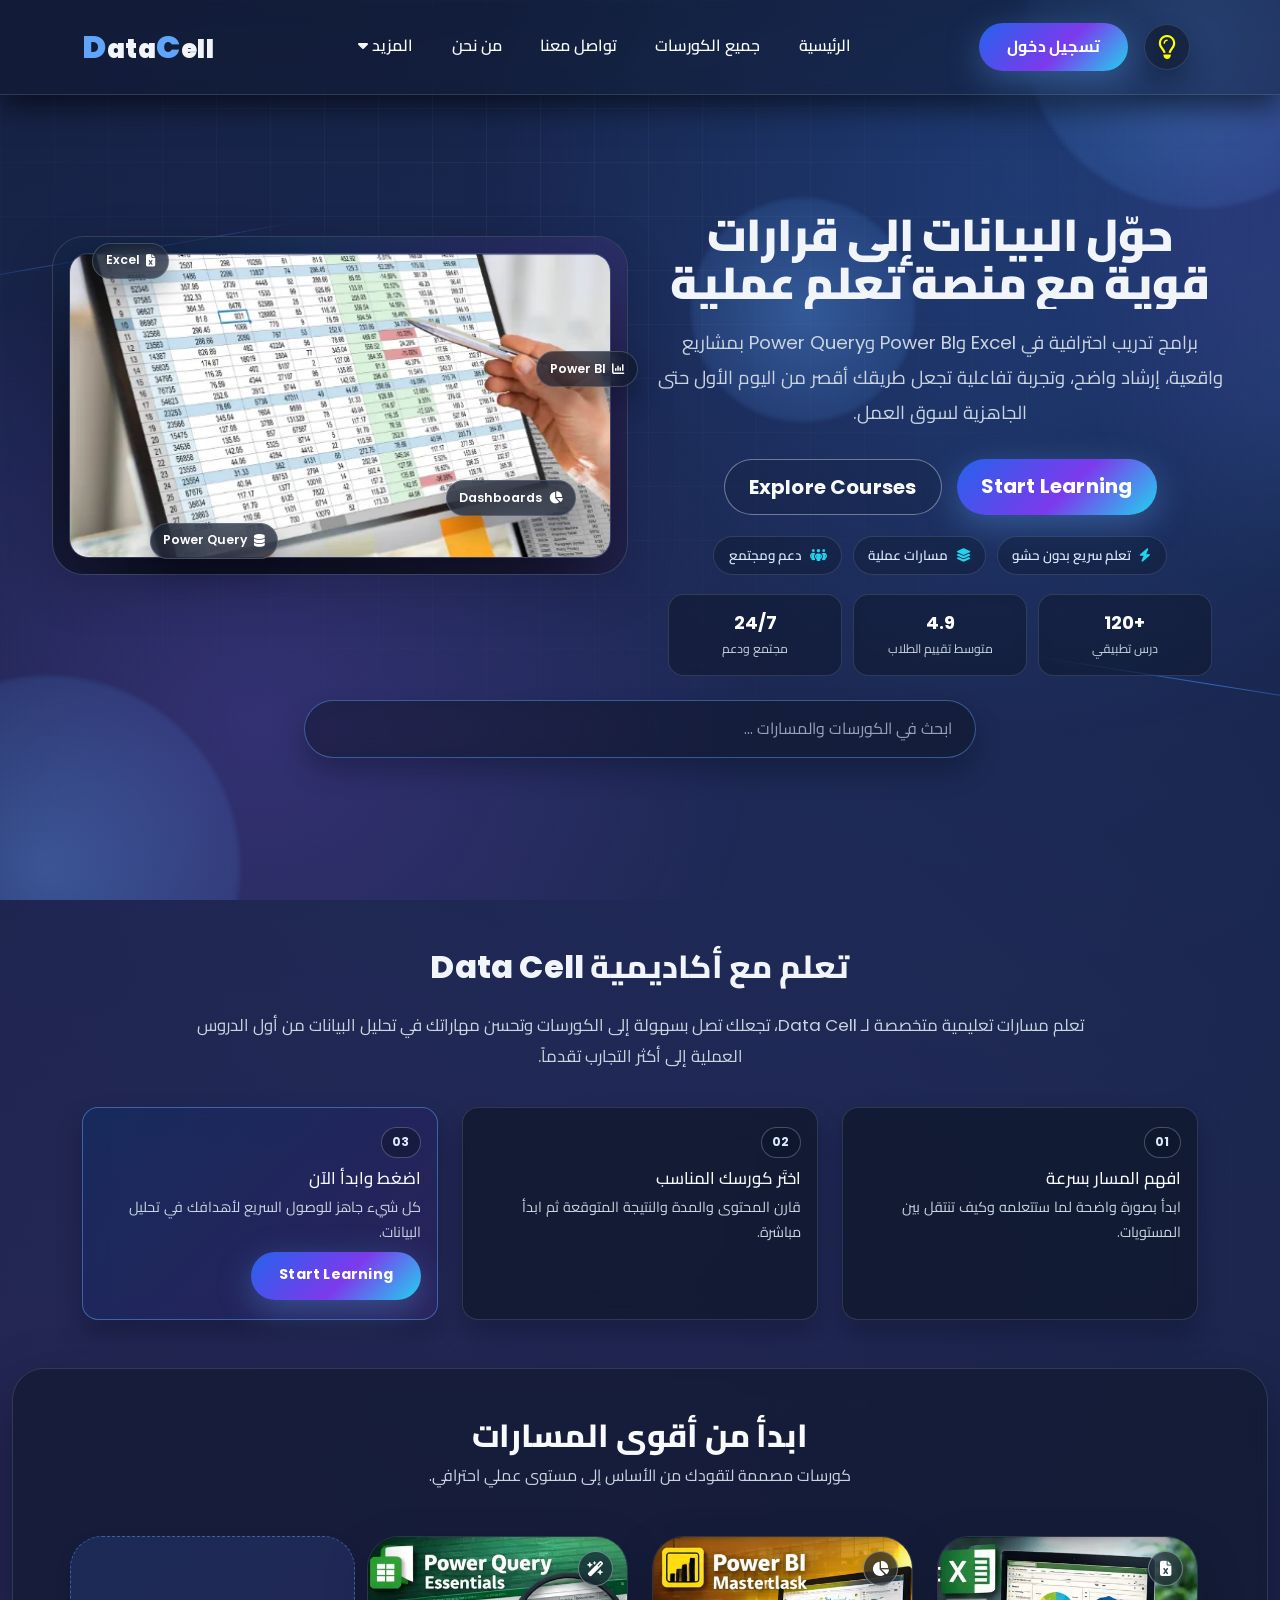
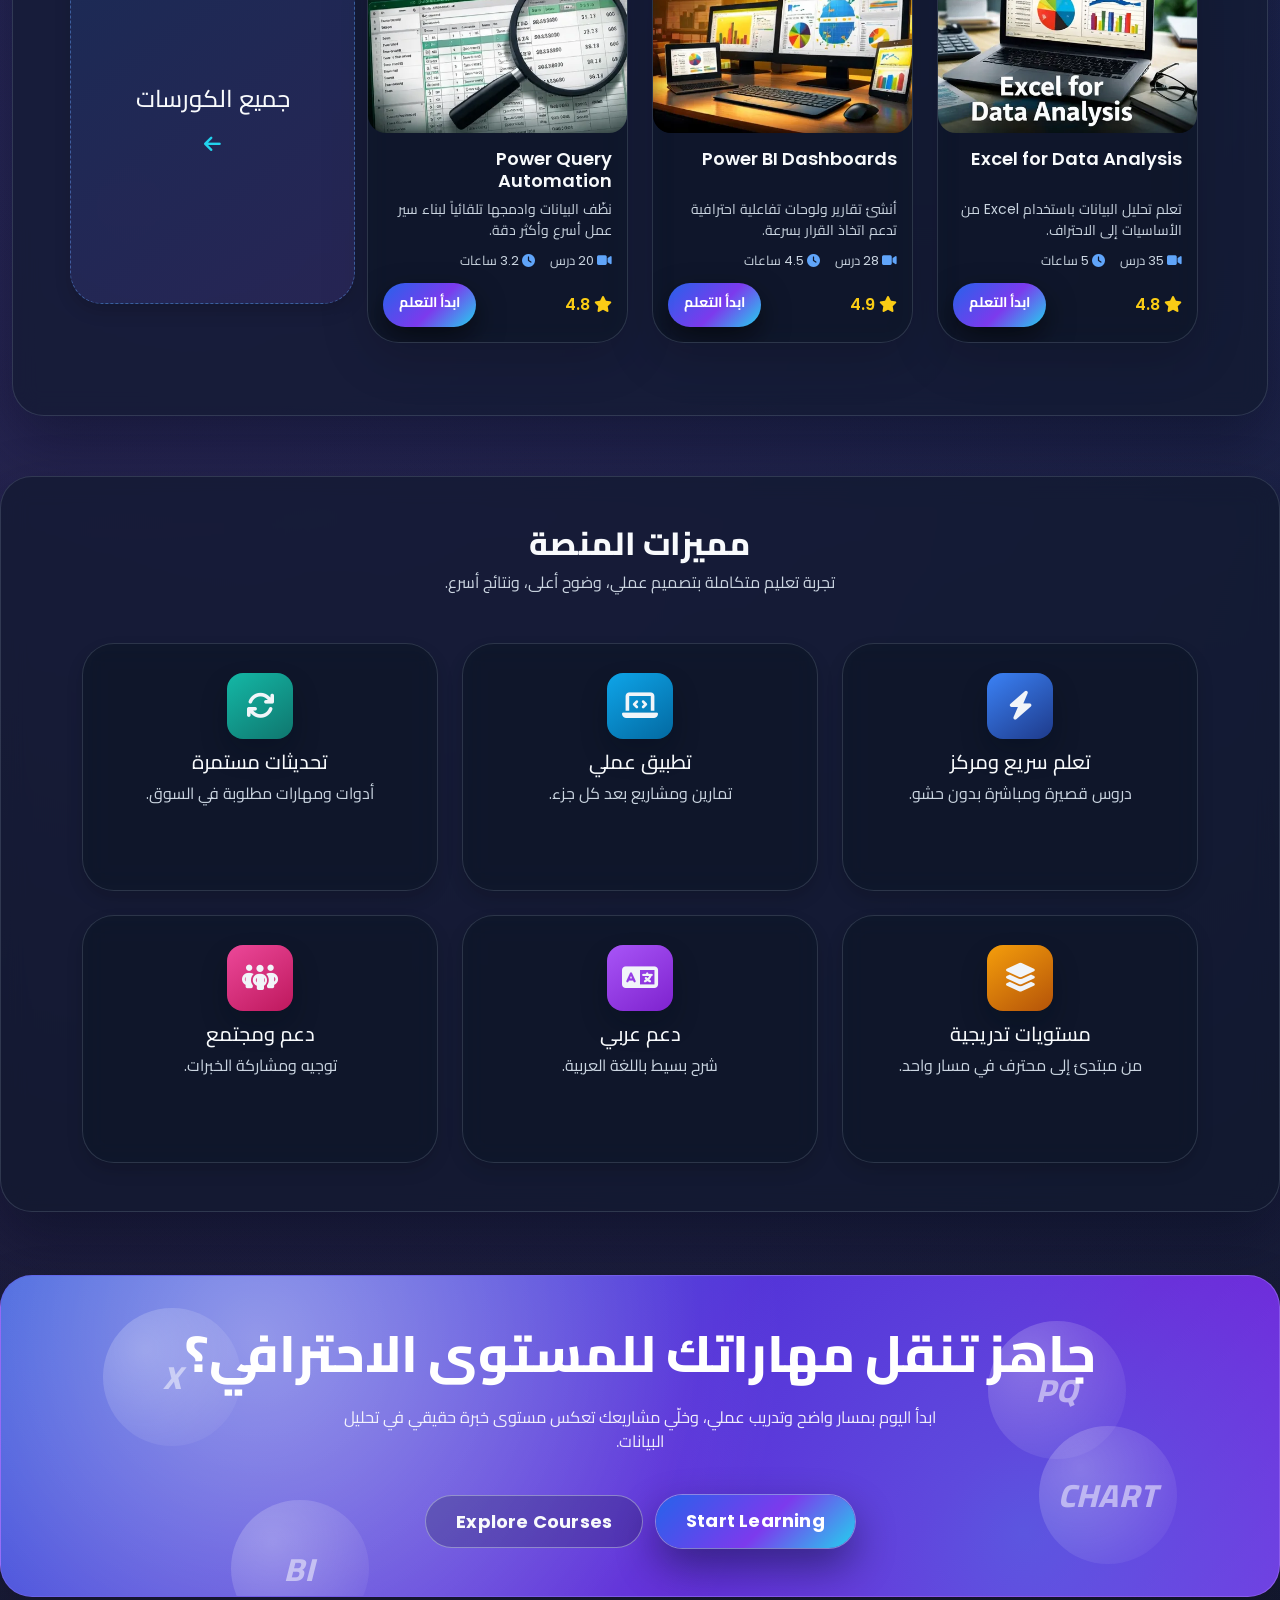
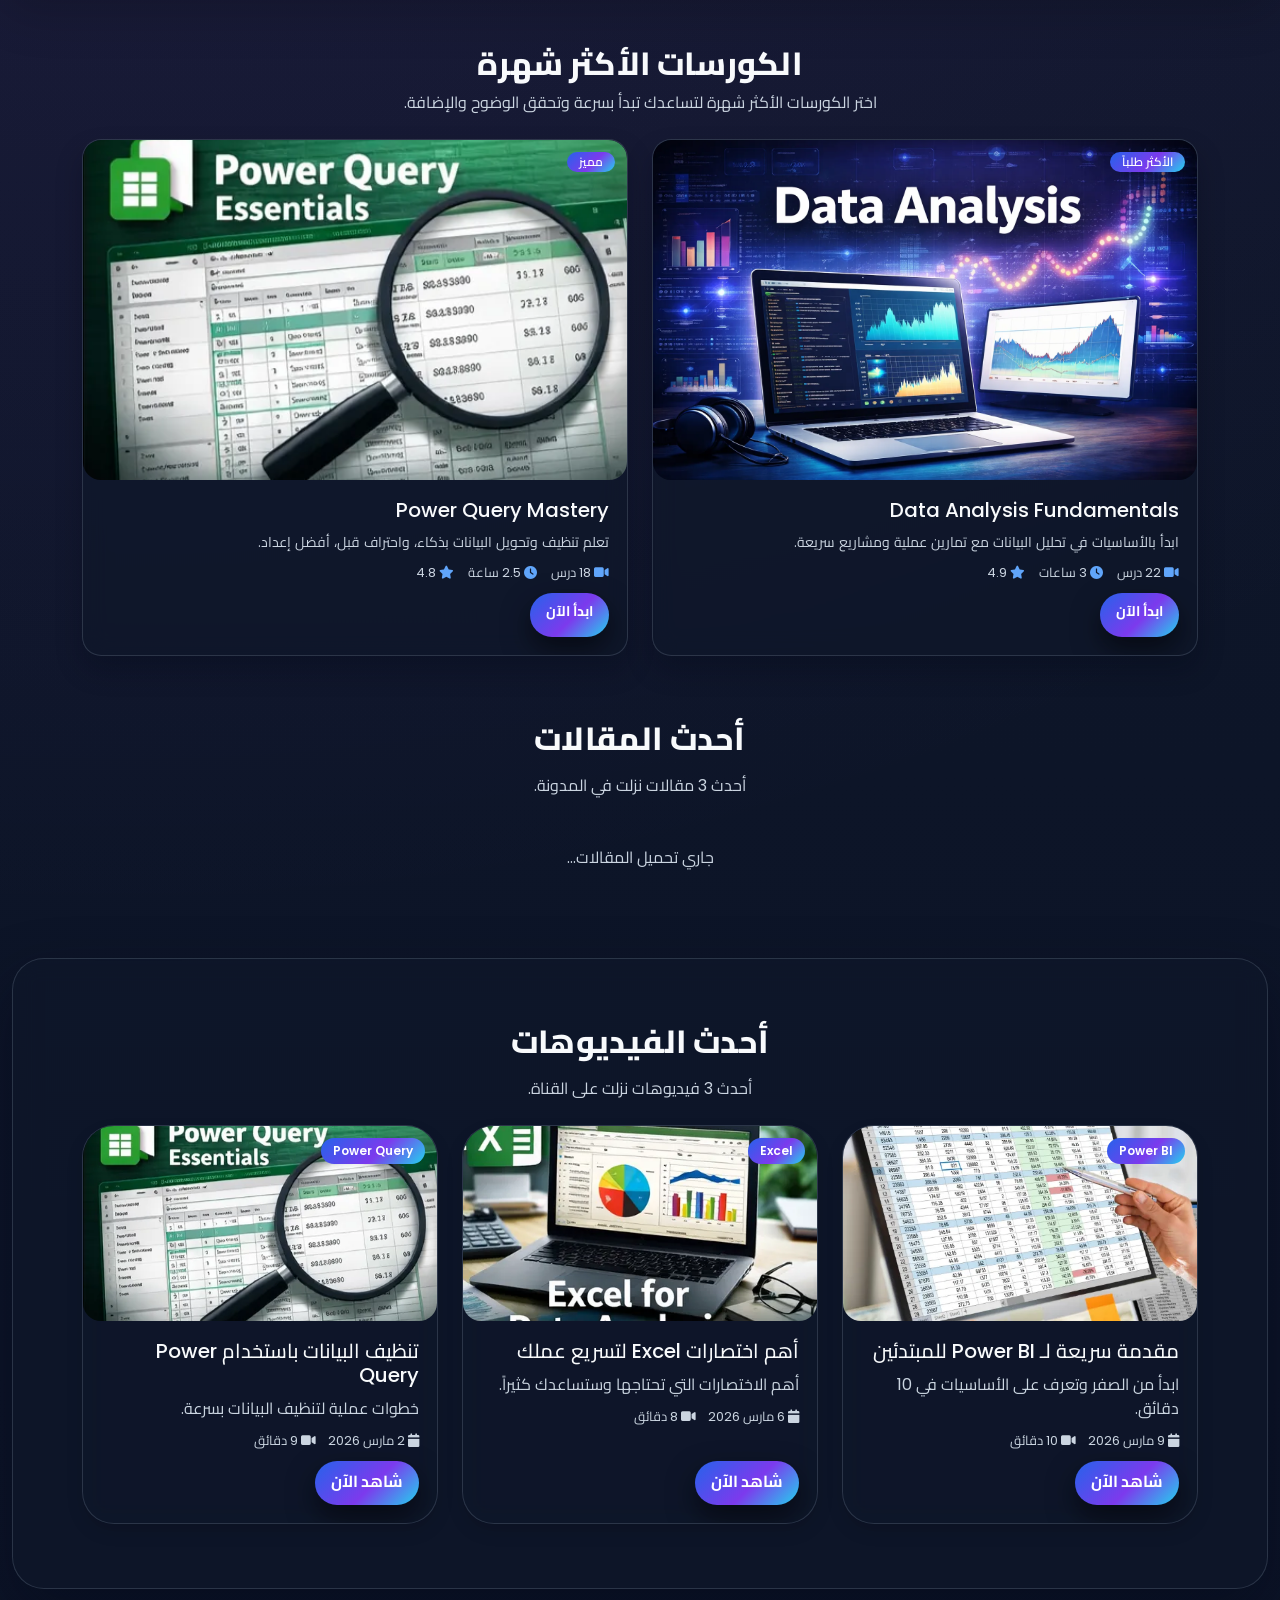
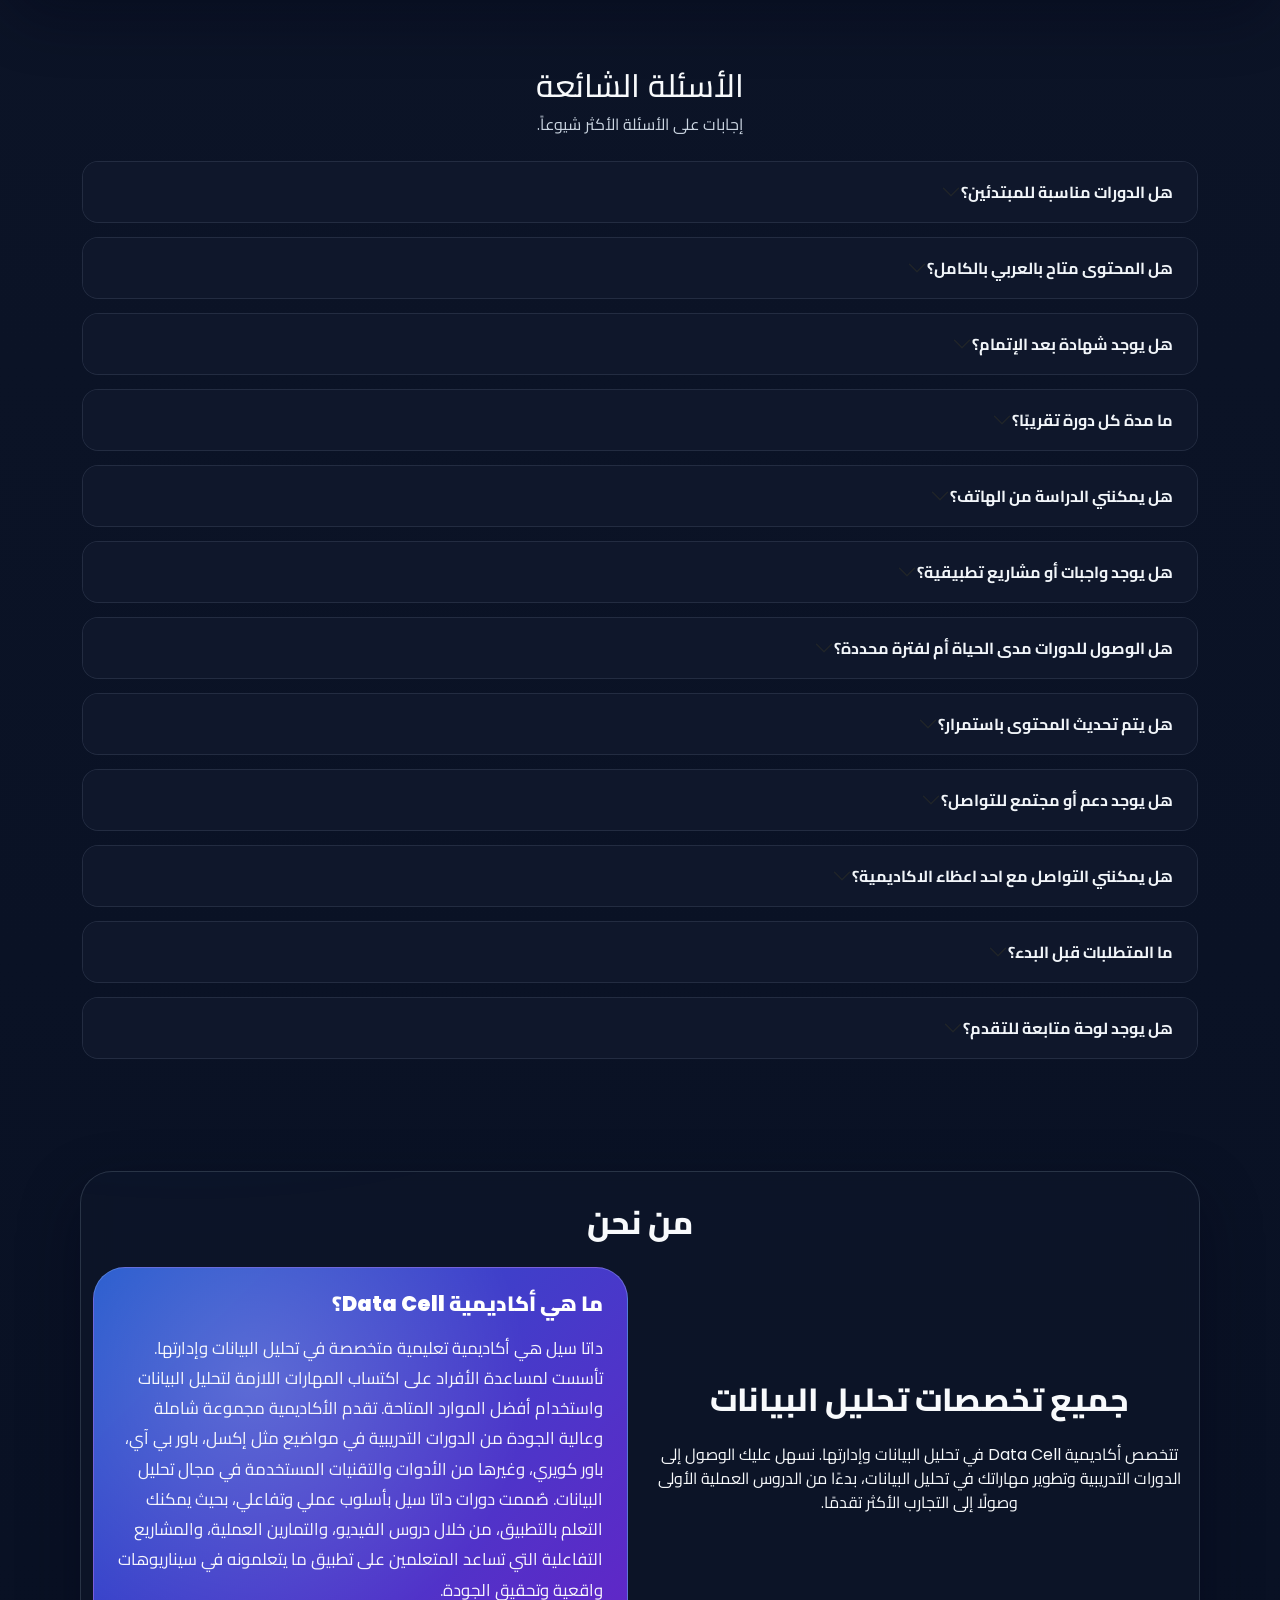
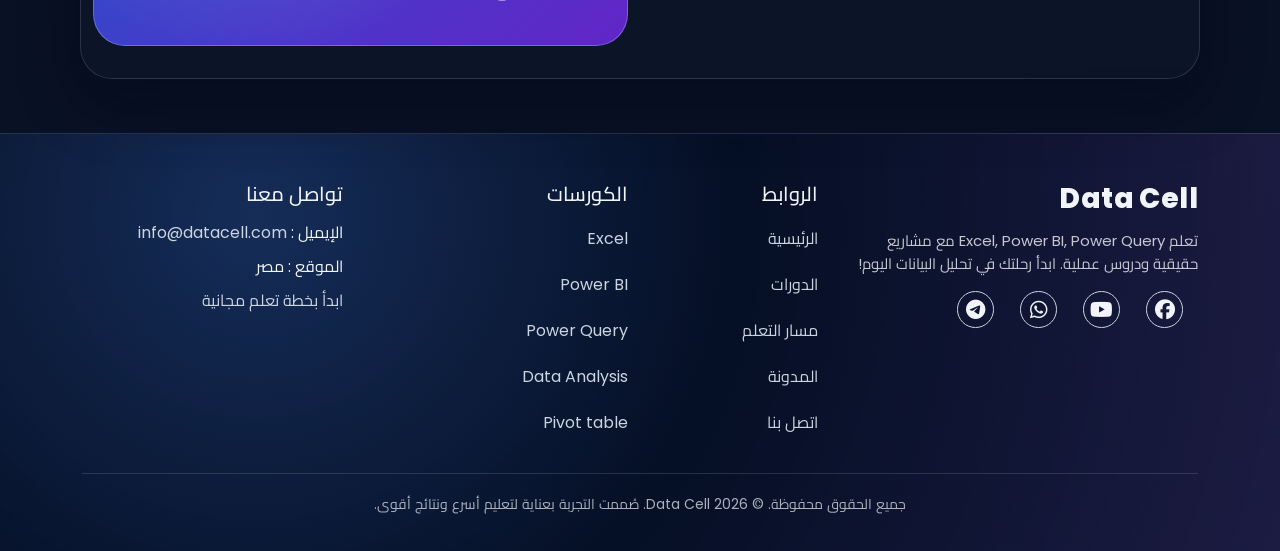
==== commit e7c4f8b0: "Add files via upload" ====
--- a/index.html
+++ b/index.html
@@ -200,10 +200,10 @@
             placeholder="ابحث في الكورسات والمسارات ...">
           <div id="search-results" role="listbox" aria-live="polite"></div>
         </div>
-        <a href="#courses" class="hero-scroll-cue" aria-label="انتقل إلى الكورسات">
+        <!-- <a href="#courses" class="hero-scroll-cue" aria-label="انتقل إلى الكورسات">
           <span>Scroll</span>
           <i class="fa-solid fa-chevron-down"></i>
-        </a>
+        </a> -->
       </div>
     </section>
 
--- a/css/style.min.css
+++ b/css/style.min.css
@@ -241,6 +241,12 @@
     ),
     radial-gradient(circle at 20% 80%, rgba(139, 92, 246, 0.2), transparent 40%);
 }
+
+@media (max-width: 768px) {
+  body.premium-home .hero-premium {
+    margin-top: 80px;
+  }
+}
 body.premium-home .hero-premium::before {
   content: '';
   position: absolute;
@@ -546,9 +552,6 @@
 }
 body.premium-home .result-item:hover {
   background: var(--home-gradient-soft);
-}
-body.premium-home .gsap-section {
-  margin-top: clamp(2.6rem, 6vh, 5rem);
 }
 body.premium-home .intro-section {
   max-width: 58rem;
@@ -1077,7 +1080,7 @@
   display: inline-block;
   will-change: transform, opacity, filter;
 }
-body.premium-home .hero-scroll-cue {
+/* body.premium-home .hero-scroll-cue {
   position: absolute;
   left: 50%;
   bottom: 0.65rem;
@@ -1109,10 +1112,7 @@
   color: #fff;
   border-color: rgba(167, 139, 250, 0.7);
   transform: translateX(-50%) translateY(-2px);
-}
-body.premium-home .gsap-section {
-  will-change: transform, opacity, clip-path, filter;
-}
+} */
 body.premium-home .courses,
 body.premium-home .platform-features,
 body.premium-home .latest-videos,
@@ -1298,9 +1298,6 @@
   }
 }
 @media (max-width: 767px) {
-  body.premium-home .gsap-section {
-    margin-top: 2.2rem;
-  }
   body.premium-home .hero-title {
     font-size: clamp(1.7rem, 8.2vw, 2.4rem);
   }
@@ -1314,9 +1311,9 @@
   body.premium-home .hero-actions .btn {
     width: 100%;
   }
-  body.premium-home .hero-scroll-cue {
+  /* body.premium-home .hero-scroll-cue {
     display: none;
-  }
+  } */
   body.premium-home .hero-metrics {
     grid-template-columns: 1fr;
   }
@@ -1347,7 +1344,7 @@
     margin-inline: 0.2rem;
   }
 }
-@media (prefers-reduced-motion: reduce) {
+/* @media (prefers-reduced-motion: reduce) {
   body.premium-home *,
   body.premium-home *::before,
   body.premium-home *::after {
@@ -1357,7 +1354,7 @@
   body.premium-home .hero-scroll-cue {
     display: none;
   }
-}
+} */
 
 /* faq */
 
--- a/css/main.css
+++ b/css/main.css
@@ -1,1294 +1,4 @@
 /* ==== Colors for Light & Dark Mode ==== */
-:root {
-  --primary: #2563eb;
-  --primary-hover: #1d4ed8;
-  --accent: #0ea5e9;
-  --accent-warm: #f59e0b;
-  --hover: #e2e8f0;
-  --text-main: #0f172a;
-  --text-second: #475569;
-  --bg-body: #f8fafc;
-  --bg-card: #ffffff;
-  --border: rgba(15, 23, 42, 0.08);
-  --base-variant: rgba(255, 255, 255, 0.86);
-  --overlay: rgba(15, 23, 42, 0.08);
-  --second-background: radial-gradient(
-    circle at 20% 20%,
-    #e0f2fe 0%,
-    #f8fafc 45%,
-    #eef2ff 100%
-  );
-  --radius-sm: 12px;
-  --radius-md: 18px;
-  --radius-lg: 26px;
-  --shadow-sm: 0 8px 20px rgba(15, 23, 42, 0.08);
-  --shadow-md: 0 18px 40px rgba(15, 23, 42, 0.12);
-  --shadow-lg: 0 30px 70px rgba(15, 23, 42, 0.16);
-}
-
-.darkmode {
-  --primary: #60a5fa;
-  --primary-hover: #3b82f6;
-  --accent: #22d3ee;
-  --accent-warm: #fbbf24;
-  --hover: rgba(148, 163, 184, 0.2);
-  --text-main: #f8fafc;
-  --text-second: #cbd5f5;
-  --bg-body: #0b1220;
-  --bg-card: #121b2e;
-  --border: rgba(148, 163, 184, 0.2);
-  --base-variant: rgba(15, 23, 42, 0.7);
-  --overlay: rgba(15, 23, 42, 0.88);
-  --second-background: radial-gradient(
-    circle at 20% 20%,
-    rgba(37, 99, 235, 0.28) 0%,
-    #0b1220 45%,
-    #0f172a 100%
-  );
-  --shadow-sm: 0 10px 24px rgba(0, 0, 0, 0.35);
-  --shadow-md: 0 20px 50px rgba(0, 0, 0, 0.45);
-  --shadow-lg: 0 30px 80px rgba(0, 0, 0, 0.55);
-}
-
-* {
-  /* overflow: hidden; */
-  box-sizing: border-box;
-  margin: 0;
-  padding: 0;
-}
-
-/* ==== Navbar ==== */
-body {
-  transition:
-    background 0.35s ease,
-    color 0.35s ease;
-  overflow-x: hidden;
-}
-
-nav {
-  position: fixed;
-  top: 0;
-  background: var(--base-variant);
-  backdrop-filter: blur(10px);
-  transition: 0.3s;
-  z-index: 1000;
-}
-
-.navbar-brand {
-  font-size: 30px;
-  color: var(--text-main) !important;
-  user-select: none;
-}
-
-.navbar-brand span {
-  color: var(--primary);
-  font-size: 32px;
-}
-
-#theme-switch {
-  width: 45px;
-  height: 45px;
-  border-radius: 50%;
-  border: 0;
-  outline: 0;
-  background-color: var(--base-variant);
-  display: flex;
-  justify-content: center;
-  align-items: center;
-}
-
-#theme-switch i {
-  font-size: 24px;
-  color: var(--primary);
-}
-
-#theme-switch i:last-child {
-  display: none;
-  color: yellow !important;
-}
-
-.darkmode #theme-switch i:first-child {
-  display: none;
-}
-
-.darkmode #theme-switch i:last-child {
-  display: block;
-}
-
-.nav-item a:hover,
-.nav-item p:hover {
-  color: var(--primary-hover) !important;
-}
-
-.nav-item a,
-.nav-item p {
-  color: var(--text-main) !important;
-  cursor: pointer;
-  user-select: none;
-}
-
-.navbar-toggler i {
-  color: var(--text-main);
-}
-
-.drop-down {
-  position: relative;
-}
-
-.drop-down-list {
-  position: absolute;
-  top: 57px;
-  background: var(--overlay);
-  flex-direction: column !important;
-  align-items: center !important;
-  justify-content: center !important;
-  width: 170px;
-  border-radius: 8px;
-
-  /* animation */
-  max-height: 0;
-  overflow: hidden;
-  opacity: 0;
-  transform: translateY(-10px);
-  transition: all 0.35s ease;
-}
-
-.drop-down-list.active {
-  max-height: 300px;
-  background: var(--overlay);
-  opacity: 1;
-  transform: translateY(0);
-}
-
-.drop-down-list li {
-  width: 100%;
-}
-.drop-down-list li:not(:last-child) {
-  border-bottom: 1px dotted var(--border);
-}
-.drop-down-list li:hover {
-  background: var(--hover);
-}
-.drop-down-list li:hover a {
-  color: var(--text-main) !important;
-}
-
-.nav-close {
-  display: none;
-}
-
-.login {
-  display: flex;
-}
-
-@media (max-width: 991px) {
-  .login {
-    display: none;
-  }
-
-  #links .login-mobile {
-    display: block;
-    width: 90%;
-    /* position: relative;
-    bottom: 0; */
-    margin-bottom: 20px;
-  }
-}
-
-#myBtn {
-  height: 40px;
-  width: 40px;
-  border: 0;
-  outline: 0;
-  background: var(--primary);
-  color: white;
-  cursor: pointer;
-  position: fixed;
-  right: 20px;
-  bottom: 20px;
-  border-radius: 25px;
-  font-size: 18px;
-  display: none;
-  z-index: 1000;
-  transition: 0.3s;
-}
-#myBtn:hover {
-  background: var(--primary-hover);
-}
-/* ==== Mobile Menu ==== */
-
-@media (max-width: 991px) {
-  #links {
-    position: fixed;
-    top: 0;
-    right: 0;
-    height: 100vh;
-    width: 50%;
-    background: var(--overlay);
-    display: flex;
-    flex-direction: column;
-    justify-content: center;
-    align-items: center;
-    transform: translateX(100%);
-    transition: transform 0.3s ease;
-    z-index: 9999;
-  }
-
-  #links.show {
-    transform: translateX(0);
-  }
-
-  #links > ul {
-    display: flex;
-    flex-direction: column;
-    gap: 15px;
-    text-align: center !important;
-    justify-content: center;
-  }
-
-  .drop-down-list {
-    position: static;
-    z-index: 100;
-  }
-  .navbar-toggler {
-    display: flex;
-  }
-  .nav-close {
-    display: block;
-    background: transparent;
-    border: 1px solid var(--border);
-    color: var(--text-main);
-    width: 40px;
-    height: 40px;
-    display: flex;
-    align-items: center;
-    justify-content: center;
-    position: absolute;
-    top: 20px;
-    left: 20px;
-    border-radius: 20px;
-  }
-}
-
-@media (max-width: 576px) {
-  #links {
-    width: 100%;
-  }
-}
-
-/* shared hero */
-
-.hero-eyebrow {
-  display: inline-block;
-  background: rgba(37, 99, 235, 0.12);
-  color: var(--primary);
-  padding: 6px 14px;
-  border-radius: 999px;
-  font-size: 14px;
-  margin-bottom: 14px;
-}
-
-.hero-title {
-  color: var(--text-main);
-  font-weight: 700;
-  font-size: 40px;
-  margin-bottom: 12px;
-}
-
-.hero-text {
-  color: var(--text-second);
-  font-size: 17px;
-  margin-bottom: 24px;
-  line-height: 1.8;
-}
-
-.hero-actions {
-  display: flex;
-  gap: 14px;
-  flex-wrap: wrap;
-  margin-bottom: 20px;
-}
-
-.hero-actions .btn-outline-light {
-  border-color: var(--primary);
-  color: var(--primary);
-}
-
-.hero-actions .btn-outline-light:hover {
-  background: var(--primary);
-  color: #fff;
-}
-
-.hero-highlights {
-  display: flex;
-  gap: 16px;
-  flex-wrap: wrap;
-  color: var(--text-main);
-  font-size: 14px;
-}
-
-.hero-highlights span {
-  display: flex;
-  align-items: center;
-  gap: 8px;
-  background: var(--bg-card);
-  border: 1px solid var(--border);
-  padding: 6px 12px;
-  border-radius: 999px;
-}
-
-/* shared courses section */
-
-.courses {
-  min-height: calc(100vh - 300px) !important;
-  background: var(--second-background);
-  padding: 20px 0;
-}
-
-.courses h2 {
-  color: var(--text-main);
-}
-
-/* courses section */
-
-.course-card {
-  background: var(--bg-card);
-  border-radius: 14px;
-  overflow: hidden;
-  box-shadow: 0 6px 25px rgba(0, 0, 0, 0.08);
-  transition: 0.4s;
-  position: relative;
-}
-
-.course-card:hover {
-  transform: translateY(-8px);
-  box-shadow: 0 15px 40px rgba(0, 0, 0, 0.15);
-}
-
-/* الصورة */
-
-.img-container {
-  position: relative;
-  overflow: hidden;
-  width: 100%;
-  aspect-ratio: 470 / 357;
-  border-radius: 14px 14px 0 0;
-}
-
-.course-img {
-  width: 100%;
-  height: 100%;
-  object-fit: cover;
-  object-position: center;
-  transition: 0.5s;
-  display: block;
-}
-
-.course-card:hover .course-img {
-  transform: scale(1.08);
-}
-
-/* badge */
-
-.course-badge {
-  position: absolute;
-  top: 12px;
-  left: 12px;
-  background: var(--primary);
-  color: white;
-  padding: 4px 10px;
-  border-radius: 6px;
-  font-size: 12px;
-}
-
-/* المحتوى */
-
-.course-content {
-  padding: 15px;
-}
-
-.course-title {
-  font-size: 18px;
-  font-weight: 600;
-  margin-bottom: 6px;
-  color: var(--text-main);
-  height: 45px;
-}
-
-.course-desc {
-  font-size: 14px;
-  color: var(--text-second);
-  margin-bottom: 10px;
-}
-
-/* معلومات الكورس */
-
-.course-info {
-  display: flex;
-  gap: 15px;
-  font-size: 13px;
-  color: var(--text-second);
-  margin-bottom: 12px;
-}
-
-.course-info i {
-  color: var(--primary);
-}
-
-/* footer */
-
-.course-footer {
-  display: flex;
-  justify-content: space-between;
-  align-items: center;
-}
-
-.rating {
-  color: #facc15;
-  font-weight: 600;
-}
-
-/* زر */
-
-.course-btn {
-  background: var(--primary);
-  color: white;
-  padding: 6px 14px;
-  border-radius: 6px;
-  font-size: 14px;
-  text-decoration: none;
-  transition: 0.3s;
-}
-
-.course-btn:hover {
-  background: var(--primary-hover);
-}
-
-/* shared post cards */
-
-.post-card {
-  background: var(--bg-card);
-  border: 1px solid var(--border);
-  border-radius: 18px;
-  overflow: hidden;
-  box-shadow: 0 12px 28px rgba(0, 0, 0, 0.08);
-  display: flex;
-  flex-direction: column;
-  height: 100%;
-}
-.post-card img {
-  transition: 0.3s;
-}
-.post-card:hover img {
-  transform: scale(1.1);
-}
-
-.post-media {
-  position: relative;
-  height: 200px;
-}
-
-.post-media img {
-  width: 100%;
-  height: 100%;
-  object-fit: cover;
-  display: block;
-}
-
-.post-tag {
-  position: absolute;
-  top: 12px;
-  right: 12px;
-  background: var(--primary);
-  color: #fff;
-  padding: 4px 10px;
-  border-radius: 999px;
-  font-size: 12px;
-}
-
-.post-body {
-  padding: 18px;
-  display: flex;
-  flex-direction: column;
-  gap: 10px;
-  flex: 1;
-}
-
-.post-body h5 {
-  color: var(--text-main);
-  margin: 0;
-}
-
-.post-body p {
-  color: var(--text-second);
-  margin: 0;
-}
-
-.post-meta {
-  display: flex;
-  gap: 12px;
-  flex-wrap: wrap;
-  color: var(--text-second);
-  font-size: 13px;
-}
-
-.post-btn {
-  margin-top: auto;
-  background: var(--primary);
-  color: #fff;
-  text-decoration: none;
-  padding: 8px 14px;
-  border-radius: 8px;
-  width: fit-content;
-  transition: 0.3s;
-}
-
-.post-btn:hover {
-  background: var(--primary-hover);
-}
-
-/* cta section */
-
-.cta-section {
-  position: relative;
-  padding: 100px 20px;
-  background: linear-gradient(135deg, #0d6efd, #1e3c72);
-  color: white;
-  overflow: hidden;
-  border-radius: 20px;
-}
-
-.cta-content h2 {
-  font-size: 40px;
-  font-weight: 700;
-  margin-bottom: 15px;
-}
-
-.cta-content p {
-  font-size: 18px;
-  opacity: 0.9;
-  margin-bottom: 30px;
-}
-
-.cta-buttons {
-  display: flex;
-  justify-content: center;
-  gap: 20px;
-  flex-wrap: wrap;
-}
-
-.cta-buttons .btn {
-  padding: 12px 30px;
-  font-size: 18px;
-}
-
-.cta-buttons .btn-outline-light:hover {
-  background: white;
-  color: #0d6efd;
-}
-
-/* shapes */
-
-.cta-shapes .shape {
-  position: absolute;
-  font-size: 30px;
-  opacity: 0.15;
-  animation: float 6s infinite ease-in-out;
-}
-
-.excel-CTA {
-  top: 20%;
-  left: 10%;
-}
-
-.bi {
-  top: 70%;
-  left: 20%;
-}
-
-.pq {
-  top: 30%;
-  right: 15%;
-}
-
-.chart {
-  bottom: 20%;
-  right: 10%;
-}
-
-/* animation */
-
-@keyframes float {
-  0% {
-    transform: translateY(0);
-  }
-
-  50% {
-    transform: translateY(-20px);
-  }
-
-  100% {
-    transform: translateY(0);
-  }
-}
-
-/* footer */
-
-.footer {
-  background: var(--second-background);
-  color: var(--text-main) !important;
-  padding: 60px 20px 20px;
-  margin-top: 80px;
-}
-
-.footer-logo {
-  color: var(--text-main) !important;
-  font-size: 28px;
-  font-weight: 700;
-  margin-bottom: 15px;
-}
-
-.footer-text {
-  font-size: 15px;
-  opacity: 0.8;
-}
-
-.footer h5 {
-  color: var(--text-main) !important;
-  margin-bottom: 15px;
-}
-
-.footer-links {
-  list-style: none;
-  padding: 0;
-}
-
-.footer-links li {
-  margin-bottom: 10px;
-}
-
-.footer-links a {
-  text-decoration: none;
-  color: var(--text-second);
-  transition: 0.3s;
-}
-
-.footer-links a:hover {
-  color: #0d6efd;
-  padding-left: 5px;
-}
-
-.footer-contact {
-  list-style: none;
-  padding: 0;
-}
-
-.footer-contact li {
-  margin-bottom: 10px;
-}
-
-.social-icons {
-  margin-top: 15px;
-}
-
-.social-icons a {
-  color: var(--text-main);
-  font-size: 20px;
-  margin-right: 15px;
-  transition: 0.3s;
-}
-
-.social-icons a:hover {
-  color: #0d6efd;
-  transform: translateY(-3px);
-}
-
-.footer-bottom {
-  margin-top: 20px;
-  font-size: 14px;
-  opacity: 0.7;
-}
-
-@media (max-width: 768px) {
-  .footer .row {
-    text-align: center;
-  }
-
-  .footer .row > div {
-    display: flex;
-    flex-direction: column;
-    align-items: center;
-  }
-
-  .footer-links,
-  .footer-contact {
-    align-items: center;
-  }
-
-  .social-icons {
-    display: flex;
-    justify-content: center;
-    gap: 12px;
-  }
-
-  .social-icons a {
-    margin-right: 0;
-  }
-}
-
-/* ==== Design Refresh: Professional UI ==== */
-
-body {
-  text-rendering: optimizeLegibility;
-  -webkit-font-smoothing: antialiased;
-}
-
-a {
-  color: var(--primary);
-  text-decoration: none;
-  transition: color 0.2s ease;
-}
-
-a:hover,
-a:focus {
-  color: var(--primary-hover);
-}
-
-img {
-  max-width: 100%;
-  height: auto;
-  display: block;
-}
-
-button,
-.btn,
-.nav-link,
-.course-btn,
-.post-btn,
-.most-course-btn,
-.project-filter-btn {
-  min-height: 44px;
-  touch-action: manipulation;
-}
-
-section[id],
-div[id],
-:target {
-  scroll-margin-top: 90px;
-}
-
-.navbar {
-  background: var(--base-variant);
-  border-bottom: 1px solid var(--border);
-  box-shadow: var(--shadow-sm);
-}
-
-.navbar .container {
-  min-height: 72px;
-}
-
-.navbar-brand {
-  font-weight: 800;
-  letter-spacing: 0.4px;
-}
-
-.nav-item a {
-  font-weight: 600;
-  padding: 8px 14px;
-  border-radius: 999px;
-}
-
-.nav-item a:hover,
-.nav-item a:focus {
-  background: rgba(37, 99, 235, 0.12);
-}
-
-#theme-switch {
-  background: var(--bg-card);
-  border: 1px solid var(--border);
-  box-shadow: var(--shadow-sm);
-  transition:
-    transform 0.2s ease,
-    box-shadow 0.2s ease;
-}
-
-#theme-switch:hover {
-  transform: translateY(-2px);
-  box-shadow: var(--shadow-md);
-}
-
-.navbar-toggler,
-.nav-close {
-  border-radius: 999px;
-  border: 1px solid var(--border);
-  background: var(--bg-card);
-  box-shadow: var(--shadow-sm);
-  transition:
-    transform 0.2s ease,
-    box-shadow 0.2s ease;
-}
-
-.navbar-toggler {
-  display: flex;
-  align-items: center;
-}
-
-.navbar-toggler:hover,
-.nav-close:hover {
-  transform: translateY(-2px);
-  box-shadow: var(--shadow-md);
-}
-
-.drop-down-list {
-  background: var(--bg-card);
-  border: 1px solid var(--border);
-  box-shadow: var(--shadow-md);
-}
-
-.hero {
-  position: relative;
-  overflow: hidden;
-  padding: 50px 0 20px 0;
-}
-
-.hero::before,
-.hero::after {
-  content: '';
-  position: absolute;
-  width: 280px;
-  height: 280px;
-  border-radius: 50%;
-  background: radial-gradient(
-    circle,
-    rgba(14, 165, 233, 0.35) 0%,
-    rgba(37, 99, 235, 0) 70%
-  );
-  opacity: 0.8;
-  animation: floaty 10s ease-in-out infinite;
-}
-
-.hero::before {
-  top: -120px;
-  right: -80px;
-}
-
-.hero::after {
-  bottom: -140px;
-  left: -60px;
-  animation-delay: 2s;
-}
-
-.hero h1 {
-  font-size: clamp(2.2rem, 4vw, 3.5rem);
-  line-height: 1.2;
-}
-
-.hero p {
-  color: var(--text-second);
-}
-
-.hero .hero-img {
-  border-radius: var(--radius-lg);
-  box-shadow: var(--shadow-lg);
-  border: 1px solid var(--border);
-}
-
-.search-box {
-  max-width: 560px;
-  margin: 30px auto 0;
-}
-
-.search-box input {
-  border-radius: 999px;
-  padding: 14px 18px;
-  border: 1px solid var(--border);
-  box-shadow: var(--shadow-sm);
-}
-
-.section-head h2,
-.intro-section h2,
-.most-courses h2 {
-  font-weight: 800;
-  letter-spacing: 0.2px;
-}
-
-.section-head p {
-  color: var(--text-second);
-}
-
-.btn {
-  border-radius: 999px;
-  font-weight: 600;
-  padding: 10px 22px;
-  transition:
-    transform 0.2s ease,
-    box-shadow 0.2s ease;
-}
-
-.btn-primary {
-  background: linear-gradient(135deg, var(--primary), var(--accent));
-  border: none;
-  box-shadow: var(--shadow-sm);
-}
-
-.btn-primary:hover,
-.btn-primary:focus {
-  transform: translateY(-2px);
-  box-shadow: var(--shadow-md);
-  background: linear-gradient(135deg, var(--primary-hover), var(--primary));
-}
-
-.btn-outline-primary {
-  border-color: var(--primary);
-  color: var(--primary);
-}
-
-.btn-outline-primary:hover,
-.btn-outline-primary:focus {
-  background: rgba(37, 99, 235, 0.12);
-  color: var(--primary);
-}
-
-.btn-outline-light {
-  border-color: rgba(255, 255, 255, 0.5);
-}
-
-.course-card,
-.post-card,
-.feature-tile,
-.most-course-card,
-.project-file-card,
-.contact-card,
-.about-card,
-.team-card,
-.method-card,
-.quiz-shell,
-.quiz-topic-card {
-  border-radius: var(--radius-md);
-  border: 1px solid var(--border);
-  box-shadow: var(--shadow-sm);
-  transition:
-    transform 0.3s ease,
-    box-shadow 0.3s ease;
-}
-
-.course-card:hover,
-.post-card:hover,
-.feature-tile:hover,
-.most-course-card:hover,
-.project-file-card:hover,
-.team-card:hover,
-.method-card:hover {
-  transform: translateY(-6px);
-  box-shadow: var(--shadow-md);
-}
-
-.course-img,
-.post-media img,
-.most-course-media img,
-.blog-featured-media img,
-.course-hero-media img {
-  aspect-ratio: 16 / 10;
-  object-fit: cover;
-  border-radius: var(--radius-md);
-}
-
-.post-tag,
-.course-badge,
-.most-course-tag {
-  border-radius: 999px;
-  font-weight: 600;
-}
-
-.cta-section {
-  background: linear-gradient(135deg, #1d4ed8 0%, #0ea5e9 60%, #22d3ee 100%);
-  box-shadow: var(--shadow-lg);
-  border-radius: var(--radius-lg);
-  margin: 80px auto 0;
-}
-
-.cta-section h2,
-.cta-section p {
-  color: #fff;
-}
-
-.latest-videos {
-  background: rgba(148, 163, 184, 0.12);
-  border-radius: var(--radius-lg);
-  padding: 70px 0;
-}
-
-.footer {
-  background: var(--second-background);
-  border-top: 1px solid var(--border);
-}
-
-.footer-logo {
-  font-weight: 800;
-  letter-spacing: 0.4px;
-}
-
-.footer-links a {
-  display: inline-block;
-  padding: 6px 0;
-  color: var(--text-second);
-}
-
-.footer-links a:hover {
-  color: var(--primary);
-}
-
-@keyframes floaty {
-  0%,
-  100% {
-    transform: translateY(0);
-  }
-  50% {
-    transform: translateY(-12px);
-  }
-}
-
-@media (max-width: 991px) {
-  .hero {
-    padding: 100px 0 60px;
-  }
-
-  .navbar .container {
-    min-height: 64px;
-  }
-
-  .search-box {
-    margin-top: 20px;
-  }
-}
-
-@media (hover: none) {
-  .course-card:hover,
-  .post-card:hover,
-  .feature-tile:hover,
-  .most-course-card:hover,
-  .project-file-card:hover,
-  .team-card:hover,
-  .method-card:hover {
-    transform: none;
-    box-shadow: var(--shadow-sm);
-  }
-}
-
-@media (prefers-reduced-motion: reduce) {
-  * {
-    animation: none !important;
-    transition: none !important;
-  }
-}
-
-/* ==== Premium UI System ==== */
-
-:root {
-  --primary: #1d4ed8;
-  --primary-hover: #1e40af;
-  --accent: #06b6d4;
-  --accent-warm: #f59e0b;
-  --text-main: #0b1220;
-  --text-second: #475569;
-  --bg-body: #f6f8fc;
-  --bg-card: #ffffff;
-  --border: rgba(15, 23, 42, 0.08);
-  --base-variant: rgba(255, 255, 255, 0.9);
-  --overlay: rgba(15, 23, 42, 0.08);
-  --second-background: radial-gradient(
-    circle at 15% 15%,
-    #dbeafe 0%,
-    #f8fafc 45%,
-    #e0f2fe 100%
-  );
-  --radius-sm: 12px;
-  --radius-md: 18px;
-  --radius-lg: 28px;
-  --shadow-sm: 0 10px 24px rgba(15, 23, 42, 0.08);
-  --shadow-md: 0 18px 45px rgba(15, 23, 42, 0.12);
-  --shadow-lg: 0 35px 80px rgba(15, 23, 42, 0.18);
-  --ease-out: cubic-bezier(0.16, 1, 0.3, 1);
-}
-
-.darkmode {
-  --primary: #60a5fa;
-  --primary-hover: #3b82f6;
-  --accent: #22d3ee;
-  --accent-warm: #fbbf24;
-  --text-main: #f8fafc;
-  --text-second: #cbd5f5;
-  --bg-body: #0b1220;
-  --bg-card: #121b2e;
-  --border: rgba(148, 163, 184, 0.22);
-  --base-variant: rgba(15, 23, 42, 0.8);
-  --overlay: rgba(15, 23, 42, 0.75);
-  --second-background: radial-gradient(
-    circle at 15% 15%,
-    rgba(96, 165, 250, 0.2) 0%,
-    #0b1220 45%,
-    #0f172a 100%
-  );
-  --shadow-sm: 0 12px 26px rgba(0, 0, 0, 0.35);
-  --shadow-md: 0 24px 55px rgba(0, 0, 0, 0.45);
-  --shadow-lg: 0 40px 90px rgba(0, 0, 0, 0.55);
-}
-
-body {
-  background: var(--bg-body);
-  text-rendering: optimizeLegibility;
-  -webkit-font-smoothing: antialiased;
-}
-
-body::before {
-  content: '';
-  position: fixed;
-  inset: 0;
-  background: radial-gradient(
-    circle at 10% 10%,
-    rgba(37, 99, 235, 0.12),
-    transparent 45%
-  );
-  pointer-events: none;
-  z-index: -1;
-}
-
-::selection {
-  background: rgba(29, 78, 216, 0.2);
-}
-
-a,
-button,
-.btn,
-.nav-link {
-  transition: all 0.3s var(--ease-out);
-}
-
-.btn {
-  border-radius: 999px;
-  font-weight: 700;
-  letter-spacing: 0.2px;
-}
-
-.btn-primary {
-  background: linear-gradient(135deg, var(--primary), var(--accent));
-  border: none;
-  box-shadow: var(--shadow-sm);
-}
-
-.btn-primary:hover,
-.btn-primary:focus {
-  transform: translateY(-2px);
-  box-shadow: var(--shadow-md);
-}
-
-.btn-outline-primary {
-  border-color: var(--primary);
-  color: var(--primary);
-}
-
-.btn-outline-primary:hover,
-.btn-outline-primary:focus {
-  background: rgba(29, 78, 216, 0.12);
-}
-
-.navbar {
-  background: var(--base-variant);
-  border-bottom: 1px solid var(--border);
-  box-shadow: var(--shadow-sm);
-  backdrop-filter: blur(14px);
-}
-
-body.premium-home .premium-navbar .nav-link:hover,
-body.premium-home .premium-navbar .nav-link:focus {
-  color: #fff !important;
-  background: linear-gradient(
-    135deg,
-    rgba(59, 130, 246, 0.5),
-    rgba(139, 92, 246, 0.45)
-  );
-  transform: translateY(-2px);
-}
-
-body.premium-home .premium-navbar .nav-link::after {
-  content: '';
-  position: absolute;
-  left: 18%;
-  right: 18%;
-  bottom: 6px;
-  height: 2px;
-  border-radius: 99px;
-  transform: scaleX(0);
-  transform-origin: center;
-  background: linear-gradient(90deg, #60a5fa, #8b5cf6);
-  transition: transform 0.28s var(--home-ease);
-}
-
-body.premium-home .premium-navbar .nav-link:hover::after,
-body.premium-home .premium-navbar .nav-link:focus::after,
-body.premium-home .premium-navbar .nav-link.is-active::after {
-  transform: scaleX(1);
-}
-
-.card,
-.course-card,
-.post-card,
-.feature-tile,
-.most-course-card,
-.project-file-card,
-.contact-card,
-.about-card,
-.team-card,
-.method-card,
-.quiz-shell,
-.quiz-topic-card,
-.quick-card,
-.auth-card {
-  background: var(--bg-card);
-  border: 1px solid var(--border);
-  border-radius: var(--radius-md);
-  box-shadow: var(--shadow-sm);
-  transition:
-    transform 0.4s var(--ease-out),
-    box-shadow 0.4s var(--ease-out);
-}
-
-.card:hover,
-.course-card:hover,
-.post-card:hover,
-.feature-tile:hover,
-.most-course-card:hover,
-.project-file-card:hover,
-.contact-card:hover,
-.about-card:hover,
-.team-card:hover,
-.method-card:hover,
-.quiz-shell:hover,
-.quiz-topic-card:hover,
-.quick-card:hover {
-  transform: translateY(-6px);
-  box-shadow: var(--shadow-md);
-}
-
-.form-control:focus,
-.form-select:focus,
-input:focus,
-textarea:focus {
-  border-color: var(--primary);
-  box-shadow: 0 0 0 0.2rem rgba(29, 78, 216, 0.18);
-}
-
-[data-aos] {
-  transition-timing-function: var(--ease-out);
-}
-
-@keyframes spin {
-  to {
-    transform: rotate(360deg);
-  }
-}
-
-/* ==== PREMIUM DARK THEME 2026 (Enhanced) ==== */
 :root {
   --primary: #3b82f6;
   --primary-hover: #2563eb;
@@ -1385,14 +95,1184 @@
   );
 }
 
-body,
-html {
+* {
+  box-sizing: border-box;
+  margin: 0;
+  padding: 0;
+}
+
+/* ==== Navbar ==== */
+html,
+body {
+  overflow-x: hidden;
+  text-rendering: optimizeLegibility;
+  -webkit-font-smoothing: antialiased;
+  background: var(--bg-body);
   font-family: 'Poppins', 'Cairo', 'Tajawal', sans-serif;
-  background: var(--bg-body);
   color: var(--text-main);
-  scroll-behavior: smooth;
+  scroll-behavior: smooth !important;
   overflow-x: hidden;
 }
+
+nav {
+  position: fixed;
+  top: 0;
+  background: var(--base-variant);
+  backdrop-filter: blur(10px);
+  transition: 0.3s;
+  z-index: 1000;
+}
+
+.navbar-brand {
+  font-size: 30px;
+  color: var(--text-main) !important;
+  user-select: none;
+}
+
+.navbar-brand span {
+  color: var(--primary);
+  font-size: 32px;
+}
+
+#theme-switch {
+  width: 45px;
+  height: 45px;
+  border-radius: 50%;
+  border: 0;
+  outline: 0;
+  background-color: var(--base-variant);
+  display: flex;
+  justify-content: center;
+  align-items: center;
+}
+
+#theme-switch i {
+  font-size: 24px;
+  color: var(--primary);
+}
+
+#theme-switch i:last-child {
+  display: none;
+  color: yellow !important;
+}
+
+.darkmode #theme-switch i:first-child {
+  display: none;
+}
+
+.darkmode #theme-switch i:last-child {
+  display: block;
+}
+
+.nav-item a:hover,
+.nav-item p:hover {
+  color: var(--primary-hover) !important;
+}
+
+.nav-item a,
+.nav-item p {
+  color: var(--text-main) !important;
+  cursor: pointer;
+  user-select: none;
+}
+
+.navbar-toggler i {
+  color: var(--text-main);
+}
+
+.drop-down {
+  position: relative;
+}
+
+.drop-down-list {
+  position: absolute;
+  top: 57px;
+  background: var(--overlay);
+  flex-direction: column !important;
+  align-items: center !important;
+  justify-content: center !important;
+  width: 170px;
+  border-radius: 8px;
+
+  /* animation */
+  max-height: 0;
+  overflow: hidden;
+  opacity: 0;
+  transform: translateY(-10px);
+  transition: all 0.35s ease;
+}
+
+.drop-down-list.active {
+  max-height: 300px;
+  background: var(--overlay);
+  opacity: 1;
+  transform: translateY(0);
+}
+
+.drop-down-list li {
+  width: 100%;
+}
+.drop-down-list li:not(:last-child) {
+  border-bottom: 1px dotted var(--border);
+}
+.drop-down-list li:hover {
+  background: var(--hover);
+}
+.drop-down-list li:hover a {
+  color: var(--text-main) !important;
+}
+
+.nav-close {
+  display: none;
+}
+
+.login {
+  display: flex;
+}
+
+@media (max-width: 991px) {
+  .login {
+    display: none;
+  }
+
+  #links .login-mobile {
+    display: block !important;
+    width: 90%;
+    margin-bottom: 20px;
+  }
+}
+
+#myBtn {
+  height: 40px;
+  width: 40px;
+  border: 0;
+  outline: 0;
+  background: var(--primary) !important;
+  color: white;
+  cursor: pointer;
+  position: fixed;
+  right: 20px;
+  bottom: 20px;
+  font-size: 18px;
+  z-index: 1000;
+  transition: 0.3s;
+  overflow: hidden;
+  opacity: 0;
+}
+
+/* ==== Mobile Menu ==== */
+
+@media (max-width: 991px) {
+  #links {
+    position: fixed;
+    top: 0;
+    right: 0;
+    height: 100vh;
+    width: 50%;
+    background: var(--bg-body);
+    display: flex;
+    flex-direction: column;
+    justify-content: center;
+    align-items: center;
+    transform: translateX(100%);
+    transition: transform 0.3s ease;
+    z-index: 9999;
+  }
+
+  #links.show {
+    transform: translateX(0);
+  }
+
+  #links > ul {
+    display: flex;
+    flex-direction: column;
+    gap: 15px;
+    text-align: center !important;
+    justify-content: center;
+  }
+
+  .drop-down-list {
+    position: static;
+    z-index: 100;
+  }
+  .navbar-toggler {
+    display: flex;
+  }
+  .nav-close {
+    display: block;
+    background: transparent;
+    border: 1px solid var(--border);
+    color: var(--text-main);
+    width: 40px;
+    height: 40px;
+    display: flex;
+    align-items: center;
+    justify-content: center;
+    position: absolute;
+    top: 20px;
+    left: 20px;
+    border-radius: 20px;
+  }
+}
+
+@media (max-width: 576px) {
+  #links {
+    width: 100%;
+  }
+}
+
+/* shared hero */
+
+.hero-eyebrow {
+  display: inline-block;
+  background: rgba(37, 99, 235, 0.12);
+  color: var(--primary);
+  padding: 6px 14px;
+  border-radius: 999px;
+  font-size: 14px;
+  margin-bottom: 14px;
+}
+
+.hero-title {
+  color: var(--text-main);
+  font-weight: 700;
+  font-size: 40px;
+  margin-bottom: 12px;
+}
+
+.hero-text {
+  color: var(--text-second);
+  font-size: 17px;
+  margin-bottom: 24px;
+  line-height: 1.8;
+}
+
+.hero-actions {
+  display: flex;
+  gap: 14px;
+  flex-wrap: wrap;
+  margin-bottom: 20px;
+}
+
+.hero-actions .btn-outline-light {
+  border-color: var(--primary);
+  color: var(--primary);
+}
+
+.hero-actions .btn-outline-light:hover {
+  background: var(--primary);
+  color: #fff;
+}
+
+.hero-highlights {
+  display: flex;
+  gap: 16px;
+  flex-wrap: wrap;
+  color: var(--text-main);
+  font-size: 14px;
+}
+
+.hero-highlights span {
+  display: flex;
+  align-items: center;
+  gap: 8px;
+  background: var(--bg-card);
+  border: 1px solid var(--border);
+  padding: 6px 12px;
+  border-radius: 999px;
+}
+
+/* shared courses section */
+
+.courses {
+  min-height: calc(100vh - 300px) !important;
+  background: var(--second-background);
+  padding: 20px 0;
+}
+
+.courses h2 {
+  color: var(--text-main);
+}
+
+/* courses section */
+
+.course-card {
+  background: var(--bg-card);
+  border-radius: 14px;
+  overflow: hidden;
+  box-shadow: 0 6px 25px rgba(0, 0, 0, 0.08);
+  transition: 0.4s;
+  position: relative;
+}
+
+.course-card:hover {
+  transform: translateY(-8px);
+  box-shadow: 0 15px 40px rgba(0, 0, 0, 0.15);
+}
+
+/* الصورة */
+
+.img-container {
+  position: relative;
+  overflow: hidden;
+  width: 100%;
+  aspect-ratio: 470 / 357;
+  border-radius: 14px 14px 0 0;
+}
+
+.course-img {
+  width: 100%;
+  height: 100%;
+  object-fit: cover;
+  object-position: center;
+  transition: 0.5s;
+  display: block;
+}
+
+.course-card:hover .course-img {
+  transform: scale(1.08);
+}
+
+/* badge */
+
+.course-badge {
+  position: absolute;
+  top: 12px;
+  left: 12px;
+  background: var(--primary);
+  color: white;
+  padding: 4px 10px;
+  border-radius: 6px;
+  font-size: 12px;
+}
+
+/* المحتوى */
+
+.course-content {
+  padding: 15px;
+}
+
+.course-title {
+  font-size: 18px;
+  font-weight: 600;
+  margin-bottom: 6px;
+  color: var(--text-main);
+  height: 45px;
+}
+
+.course-desc {
+  font-size: 14px;
+  color: var(--text-second);
+  margin-bottom: 10px;
+}
+
+/* معلومات الكورس */
+
+.course-info {
+  display: flex;
+  gap: 15px;
+  font-size: 13px;
+  color: var(--text-second);
+  margin-bottom: 12px;
+}
+
+.course-info i {
+  color: var(--primary);
+}
+
+/* footer */
+
+.course-footer {
+  display: flex;
+  justify-content: space-between;
+  align-items: center;
+}
+
+.rating {
+  color: #facc15;
+  font-weight: 600;
+}
+
+/* زر */
+
+.course-btn {
+  background: var(--primary);
+  color: white;
+  padding: 6px 14px;
+  border-radius: 6px;
+  font-size: 14px;
+  text-decoration: none;
+  transition: 0.3s;
+}
+
+.course-btn:hover {
+  background: var(--primary-hover);
+}
+
+/* shared post cards */
+
+.post-card {
+  background: var(--bg-card);
+  border: 1px solid var(--border);
+  border-radius: 18px;
+  overflow: hidden;
+  box-shadow: 0 12px 28px rgba(0, 0, 0, 0.08);
+  display: flex;
+  flex-direction: column;
+  height: 100%;
+}
+.post-card img {
+  transition: 0.3s;
+}
+.post-card:hover img {
+  transform: scale(1.1);
+}
+
+.post-media {
+  position: relative;
+  height: 200px;
+}
+
+.post-media img {
+  width: 100%;
+  height: 100%;
+  object-fit: cover;
+  display: block;
+}
+
+.post-tag {
+  position: absolute;
+  top: 12px;
+  right: 12px;
+  background: var(--primary);
+  color: #fff;
+  padding: 4px 10px;
+  border-radius: 999px;
+  font-size: 12px;
+}
+
+.post-body {
+  padding: 18px;
+  display: flex;
+  flex-direction: column;
+  gap: 10px;
+  flex: 1;
+}
+
+.post-body h5 {
+  color: var(--text-main);
+  margin: 0;
+}
+
+.post-body p {
+  color: var(--text-second);
+  margin: 0;
+}
+
+.post-meta {
+  display: flex;
+  gap: 12px;
+  flex-wrap: wrap;
+  color: var(--text-second);
+  font-size: 13px;
+}
+
+.post-btn {
+  margin-top: auto;
+  background: var(--primary);
+  color: #fff;
+  text-decoration: none;
+  padding: 8px 14px;
+  border-radius: 8px;
+  width: fit-content;
+  transition: 0.3s;
+}
+
+.post-btn:hover {
+  background: var(--primary-hover);
+}
+
+/* cta section */
+
+.cta-section {
+  position: relative;
+  padding: 100px 20px;
+  background: linear-gradient(135deg, #0d6efd, #1e3c72);
+  color: white;
+  overflow: hidden;
+  border-radius: 20px;
+}
+
+.cta-content h2 {
+  font-size: 40px;
+  font-weight: 700;
+  margin-bottom: 15px;
+}
+
+.cta-content p {
+  font-size: 18px;
+  opacity: 0.9;
+  margin-bottom: 30px;
+}
+
+.cta-buttons {
+  display: flex;
+  justify-content: center;
+  gap: 20px;
+  flex-wrap: wrap;
+}
+
+.cta-buttons .btn {
+  padding: 12px 30px;
+  font-size: 18px;
+}
+
+.cta-buttons .btn-outline-light:hover {
+  background: white;
+  color: #0d6efd;
+}
+
+/* shapes */
+
+.cta-shapes .shape {
+  position: absolute;
+  font-size: 30px;
+  opacity: 0.15;
+  animation: float 6s infinite ease-in-out;
+}
+
+.excel-CTA {
+  top: 20%;
+  left: 10%;
+}
+
+.bi {
+  top: 70%;
+  left: 20%;
+}
+
+.pq {
+  top: 30%;
+  right: 15%;
+}
+
+.chart {
+  bottom: 20%;
+  right: 10%;
+}
+
+/* animation */
+
+@keyframes float {
+  0% {
+    transform: translateY(0);
+  }
+
+  50% {
+    transform: translateY(-20px);
+  }
+
+  100% {
+    transform: translateY(0);
+  }
+}
+
+/* footer */
+
+.footer {
+  background: var(--second-background);
+  color: var(--text-main) !important;
+  padding: 60px 20px 20px;
+  margin-top: 80px;
+}
+
+.footer-logo {
+  color: var(--text-main) !important;
+  font-size: 28px;
+  font-weight: 700;
+  margin-bottom: 15px;
+}
+
+.footer-text {
+  font-size: 15px;
+  opacity: 0.8;
+}
+
+.footer h5 {
+  color: var(--text-main) !important;
+  margin-bottom: 15px;
+}
+
+.footer-links {
+  list-style: none;
+  padding: 0;
+}
+
+.footer-links li {
+  margin-bottom: 10px;
+}
+
+.footer-links a {
+  text-decoration: none;
+  color: var(--text-second);
+  transition: 0.3s;
+}
+
+.footer-links a:hover {
+  color: #0d6efd;
+  padding-left: 5px;
+}
+
+.footer-contact {
+  list-style: none;
+  padding: 0;
+}
+
+.footer-contact li {
+  margin-bottom: 10px;
+}
+
+.social-icons {
+  margin-top: 15px;
+}
+
+.social-icons a {
+  color: var(--text-main);
+  font-size: 20px;
+  margin-right: 15px;
+  transition: 0.3s;
+}
+
+.social-icons a:hover {
+  color: #0d6efd;
+  transform: translateY(-3px);
+}
+
+.footer-bottom {
+  margin-top: 20px;
+  font-size: 14px;
+  opacity: 0.7;
+}
+
+@media (max-width: 768px) {
+  .footer .row {
+    text-align: center;
+  }
+
+  .footer .row > div {
+    display: flex;
+    flex-direction: column;
+    align-items: center;
+  }
+
+  .footer-links,
+  .footer-contact {
+    align-items: center;
+  }
+
+  .social-icons {
+    display: flex;
+    justify-content: center;
+    gap: 12px;
+  }
+
+  .social-icons a {
+    margin-right: 0;
+  }
+}
+
+/* ==== Design Refresh: Professional UI ==== */
+
+a {
+  color: var(--primary);
+  text-decoration: none;
+  transition: color 0.2s ease;
+}
+
+a:hover,
+a:focus {
+  color: var(--primary-hover);
+}
+
+img {
+  max-width: 100%;
+  height: auto;
+  display: block;
+}
+
+button,
+.btn,
+.nav-link,
+.course-btn,
+.post-btn,
+.most-course-btn,
+.project-filter-btn {
+  min-height: 44px;
+  touch-action: manipulation;
+}
+
+section[id],
+div[id],
+:target {
+  scroll-margin-top: 90px;
+}
+
+.navbar {
+  background: var(--base-variant);
+  border-bottom: 1px solid var(--border);
+  box-shadow: var(--shadow-sm);
+}
+
+.navbar .container {
+  min-height: 72px;
+}
+
+.navbar-brand {
+  font-weight: 800;
+  letter-spacing: 0.4px;
+}
+
+.nav-item a {
+  font-weight: 600;
+  padding: 8px 14px;
+  border-radius: 999px;
+}
+
+.nav-item a:hover,
+.nav-item a:focus {
+  background: rgba(37, 99, 235, 0.12);
+}
+
+#theme-switch {
+  background: var(--bg-card);
+  border: 1px solid var(--border);
+  box-shadow: var(--shadow-sm);
+  transition:
+    transform 0.2s ease,
+    box-shadow 0.2s ease;
+}
+
+#theme-switch:hover {
+  transform: translateY(-2px);
+  box-shadow: var(--shadow-md);
+}
+
+.navbar-toggler,
+.nav-close {
+  border-radius: 999px;
+  border: 1px solid var(--border);
+  background: var(--bg-card);
+  box-shadow: var(--shadow-sm);
+  transition:
+    transform 0.2s ease,
+    box-shadow 0.2s ease;
+}
+
+.navbar-toggler {
+  display: flex;
+  align-items: center;
+}
+
+.navbar-toggler:hover,
+.nav-close:hover {
+  transform: translateY(-2px);
+  box-shadow: var(--shadow-md);
+}
+
+.drop-down-list {
+  background: var(--bg-card);
+  border: 1px solid var(--border);
+  box-shadow: var(--shadow-md);
+}
+
+.hero {
+  position: relative;
+  overflow: hidden;
+  padding: 50px 0 20px 0;
+}
+
+.hero::before,
+.hero::after {
+  content: '';
+  position: absolute;
+  width: 280px;
+  height: 280px;
+  border-radius: 50%;
+  background: radial-gradient(
+    circle,
+    rgba(14, 165, 233, 0.35) 0%,
+    rgba(37, 99, 235, 0) 70%
+  );
+  opacity: 0.8;
+  animation: floaty 10s ease-in-out infinite;
+}
+
+.hero::before {
+  top: -120px;
+  right: -80px;
+}
+
+.hero::after {
+  bottom: -140px;
+  left: -60px;
+  animation-delay: 2s;
+}
+
+.hero h1 {
+  font-size: clamp(2.2rem, 4vw, 3.5rem);
+  line-height: 1.2;
+}
+
+.hero p {
+  color: var(--text-second);
+}
+
+.hero .hero-img {
+  border-radius: var(--radius-lg);
+  box-shadow: var(--shadow-lg);
+  border: 1px solid var(--border);
+}
+
+.search-box {
+  max-width: 560px;
+  margin: 30px auto 0;
+}
+
+.search-box input {
+  border-radius: 999px;
+  padding: 14px 18px;
+  border: 1px solid var(--border);
+  box-shadow: var(--shadow-sm);
+}
+
+.section-head h2,
+.intro-section h2,
+.most-courses h2 {
+  font-weight: 800;
+  letter-spacing: 0.2px;
+}
+
+.section-head p {
+  color: var(--text-second);
+}
+
+.btn {
+  border-radius: 999px;
+  font-weight: 600;
+  padding: 10px 22px;
+  transition:
+    transform 0.2s ease,
+    box-shadow 0.2s ease;
+}
+
+.btn-primary {
+  background: linear-gradient(135deg, var(--primary), var(--accent));
+  border: none;
+  box-shadow: var(--shadow-sm);
+}
+
+.btn-primary:hover,
+.btn-primary:focus {
+  transform: translateY(-2px);
+  box-shadow: var(--shadow-md);
+  background: linear-gradient(135deg, var(--primary-hover), var(--primary));
+}
+
+.btn-outline-primary {
+  border-color: var(--primary);
+  color: var(--primary);
+}
+
+.btn-outline-primary:hover,
+.btn-outline-primary:focus {
+  background: rgba(37, 99, 235, 0.12);
+  color: var(--primary);
+}
+
+.btn-outline-light {
+  border-color: rgba(255, 255, 255, 0.5);
+}
+
+.course-card,
+.post-card,
+.feature-tile,
+.most-course-card,
+.project-file-card,
+.contact-card,
+.about-card,
+.team-card,
+.method-card,
+.quiz-shell,
+.quiz-topic-card {
+  border-radius: var(--radius-md);
+  border: 1px solid var(--border);
+  box-shadow: var(--shadow-sm);
+  transition:
+    transform 0.3s ease,
+    box-shadow 0.3s ease;
+}
+
+.course-card:hover,
+.post-card:hover,
+.feature-tile:hover,
+.most-course-card:hover,
+.project-file-card:hover,
+.team-card:hover,
+.method-card:hover {
+  transform: translateY(-6px);
+  box-shadow: var(--shadow-md);
+}
+
+.course-img,
+.post-media img,
+.most-course-media img,
+.blog-featured-media img,
+.course-hero-media img {
+  aspect-ratio: 16 / 10;
+  object-fit: cover;
+  border-radius: var(--radius-md);
+}
+
+.post-tag,
+.course-badge,
+.most-course-tag {
+  border-radius: 999px;
+  font-weight: 600;
+}
+
+.cta-section {
+  background: linear-gradient(135deg, #1d4ed8 0%, #0ea5e9 60%, #22d3ee 100%);
+  box-shadow: var(--shadow-lg);
+  border-radius: var(--radius-lg);
+  margin: 80px auto 0;
+}
+
+.cta-section h2,
+.cta-section p {
+  color: #fff;
+}
+
+.latest-videos {
+  background: rgba(148, 163, 184, 0.12);
+  border-radius: var(--radius-lg);
+  padding: 70px 0;
+}
+
+.footer {
+  background: var(--second-background);
+  border-top: 1px solid var(--border);
+}
+
+.footer-logo {
+  font-weight: 800;
+  letter-spacing: 0.4px;
+}
+
+.footer-links a {
+  display: inline-block;
+  padding: 6px 0;
+  color: var(--text-second);
+}
+
+.footer-links a:hover {
+  color: var(--primary);
+}
+
+@keyframes floaty {
+  0%,
+  100% {
+    transform: translateY(0);
+  }
+  50% {
+    transform: translateY(-12px);
+  }
+}
+
+@media (max-width: 991px) {
+  .hero {
+    padding: 100px 0 60px;
+  }
+
+  .navbar .container {
+    min-height: 64px;
+  }
+
+  .search-box {
+    margin-top: 20px;
+  }
+}
+
+@media (hover: none) {
+  .course-card:hover,
+  .post-card:hover,
+  .feature-tile:hover,
+  .most-course-card:hover,
+  .project-file-card:hover,
+  .team-card:hover,
+  .method-card:hover {
+    transform: none;
+    box-shadow: var(--shadow-sm);
+  }
+}
+
+@media (prefers-reduced-motion: reduce) {
+  * {
+    animation: none !important;
+    transition: none !important;
+  }
+}
+
+/* ==== Premium UI System ==== */
+
+body::before {
+  content: '';
+  position: fixed;
+  inset: 0;
+  background: radial-gradient(
+    circle at 10% 10%,
+    rgba(37, 99, 235, 0.12),
+    transparent 45%
+  );
+  pointer-events: none;
+  z-index: -1;
+}
+
+::selection {
+  background: rgba(29, 78, 216, 0.2);
+}
+
+a,
+button,
+.btn,
+.nav-link {
+  transition: all 0.3s var(--ease-out);
+}
+
+.btn {
+  border-radius: 999px;
+  font-weight: 700;
+  letter-spacing: 0.2px;
+}
+
+.btn-primary {
+  background: linear-gradient(135deg, var(--primary), var(--accent));
+  border: none;
+  box-shadow: var(--shadow-sm);
+}
+
+.btn-primary:hover,
+.btn-primary:focus {
+  transform: translateY(-2px);
+  box-shadow: var(--shadow-md);
+}
+
+.btn-outline-primary {
+  border-color: var(--primary);
+  color: var(--primary);
+}
+
+.btn-outline-primary:hover,
+.btn-outline-primary:focus {
+  background: rgba(29, 78, 216, 0.12);
+}
+
+.navbar {
+  background: var(--base-variant);
+  border-bottom: 1px solid var(--border);
+  box-shadow: var(--shadow-sm);
+  backdrop-filter: blur(14px);
+}
+
+body.premium-home .premium-navbar .nav-link:hover,
+body.premium-home .premium-navbar .nav-link:focus {
+  color: #fff !important;
+  background: linear-gradient(
+    135deg,
+    rgba(59, 130, 246, 0.5),
+    rgba(139, 92, 246, 0.45)
+  );
+  transform: translateY(-2px);
+}
+
+body.premium-home .premium-navbar .nav-link::after {
+  content: '';
+  position: absolute;
+  left: 18%;
+  right: 18%;
+  bottom: 6px;
+  height: 2px;
+  border-radius: 99px;
+  transform: scaleX(0);
+  transform-origin: center;
+  background: linear-gradient(90deg, #60a5fa, #8b5cf6);
+  transition: transform 0.28s var(--home-ease);
+}
+
+body.premium-home .premium-navbar .nav-link:hover::after,
+body.premium-home .premium-navbar .nav-link:focus::after,
+body.premium-home .premium-navbar .nav-link.is-active::after {
+  transform: scaleX(1);
+}
+
+.card,
+.course-card,
+.post-card,
+.feature-tile,
+.most-course-card,
+.project-file-card,
+.contact-card,
+.about-card,
+.team-card,
+.method-card,
+.quiz-shell,
+.quiz-topic-card,
+.quick-card,
+.auth-card {
+  background: var(--bg-card);
+  border: 1px solid var(--border);
+  border-radius: var(--radius-md);
+  box-shadow: var(--shadow-sm);
+  transition:
+    transform 0.4s var(--ease-out),
+    box-shadow 0.4s var(--ease-out);
+}
+
+.card:hover,
+.course-card:hover,
+.post-card:hover,
+.feature-tile:hover,
+.most-course-card:hover,
+.project-file-card:hover,
+.contact-card:hover,
+.about-card:hover,
+.team-card:hover,
+.method-card:hover,
+.quiz-shell:hover,
+.quiz-topic-card:hover,
+.quick-card:hover {
+  transform: translateY(-6px);
+  box-shadow: var(--shadow-md);
+}
+
+.form-control:focus,
+.form-select:focus,
+input:focus,
+textarea:focus {
+  border-color: var(--primary);
+  box-shadow: 0 0 0 0.2rem rgba(29, 78, 216, 0.18);
+}
+
+[data-aos] {
+  transition-timing-function: var(--ease-out);
+}
+
+@keyframes spin {
+  to {
+    transform: rotate(360deg);
+  }
+}
+
+/* ==== PREMIUM DARK THEME 2026 (Enhanced) ==== */
 
 body::before {
   content: '';
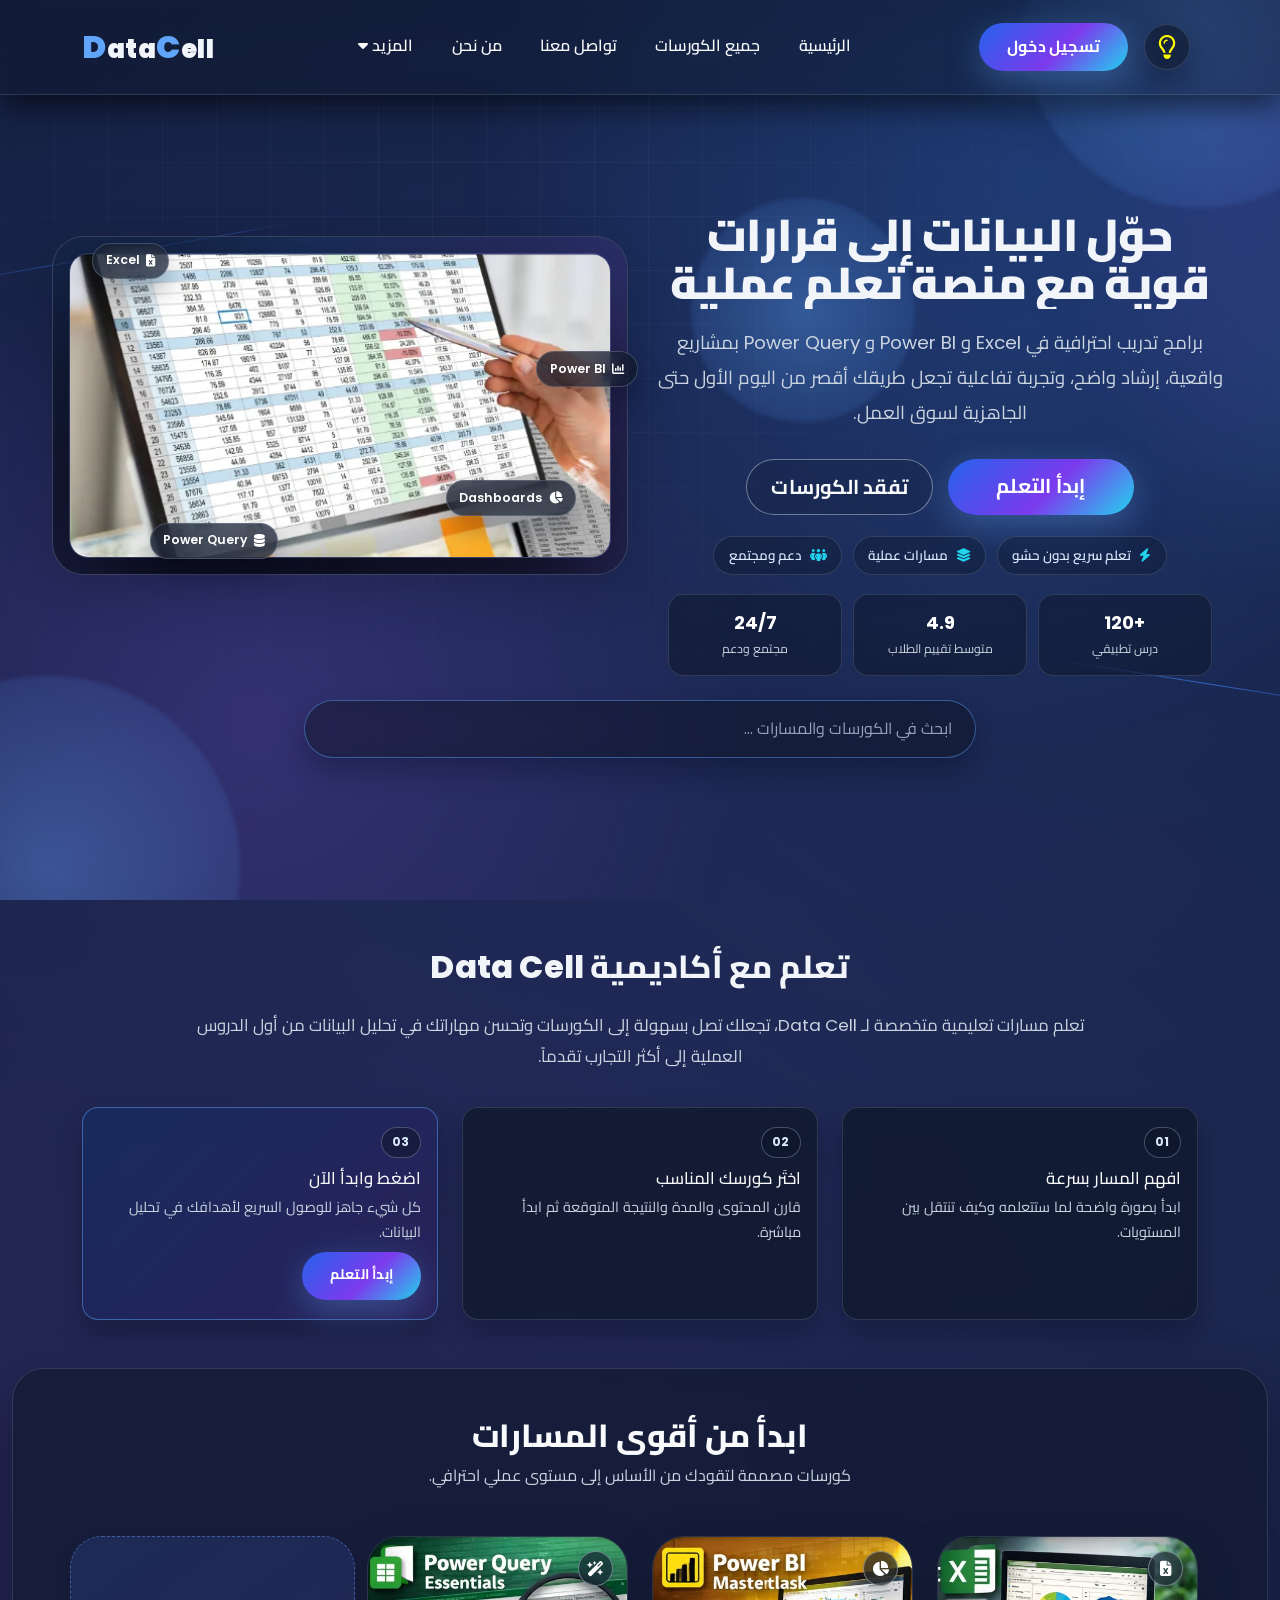
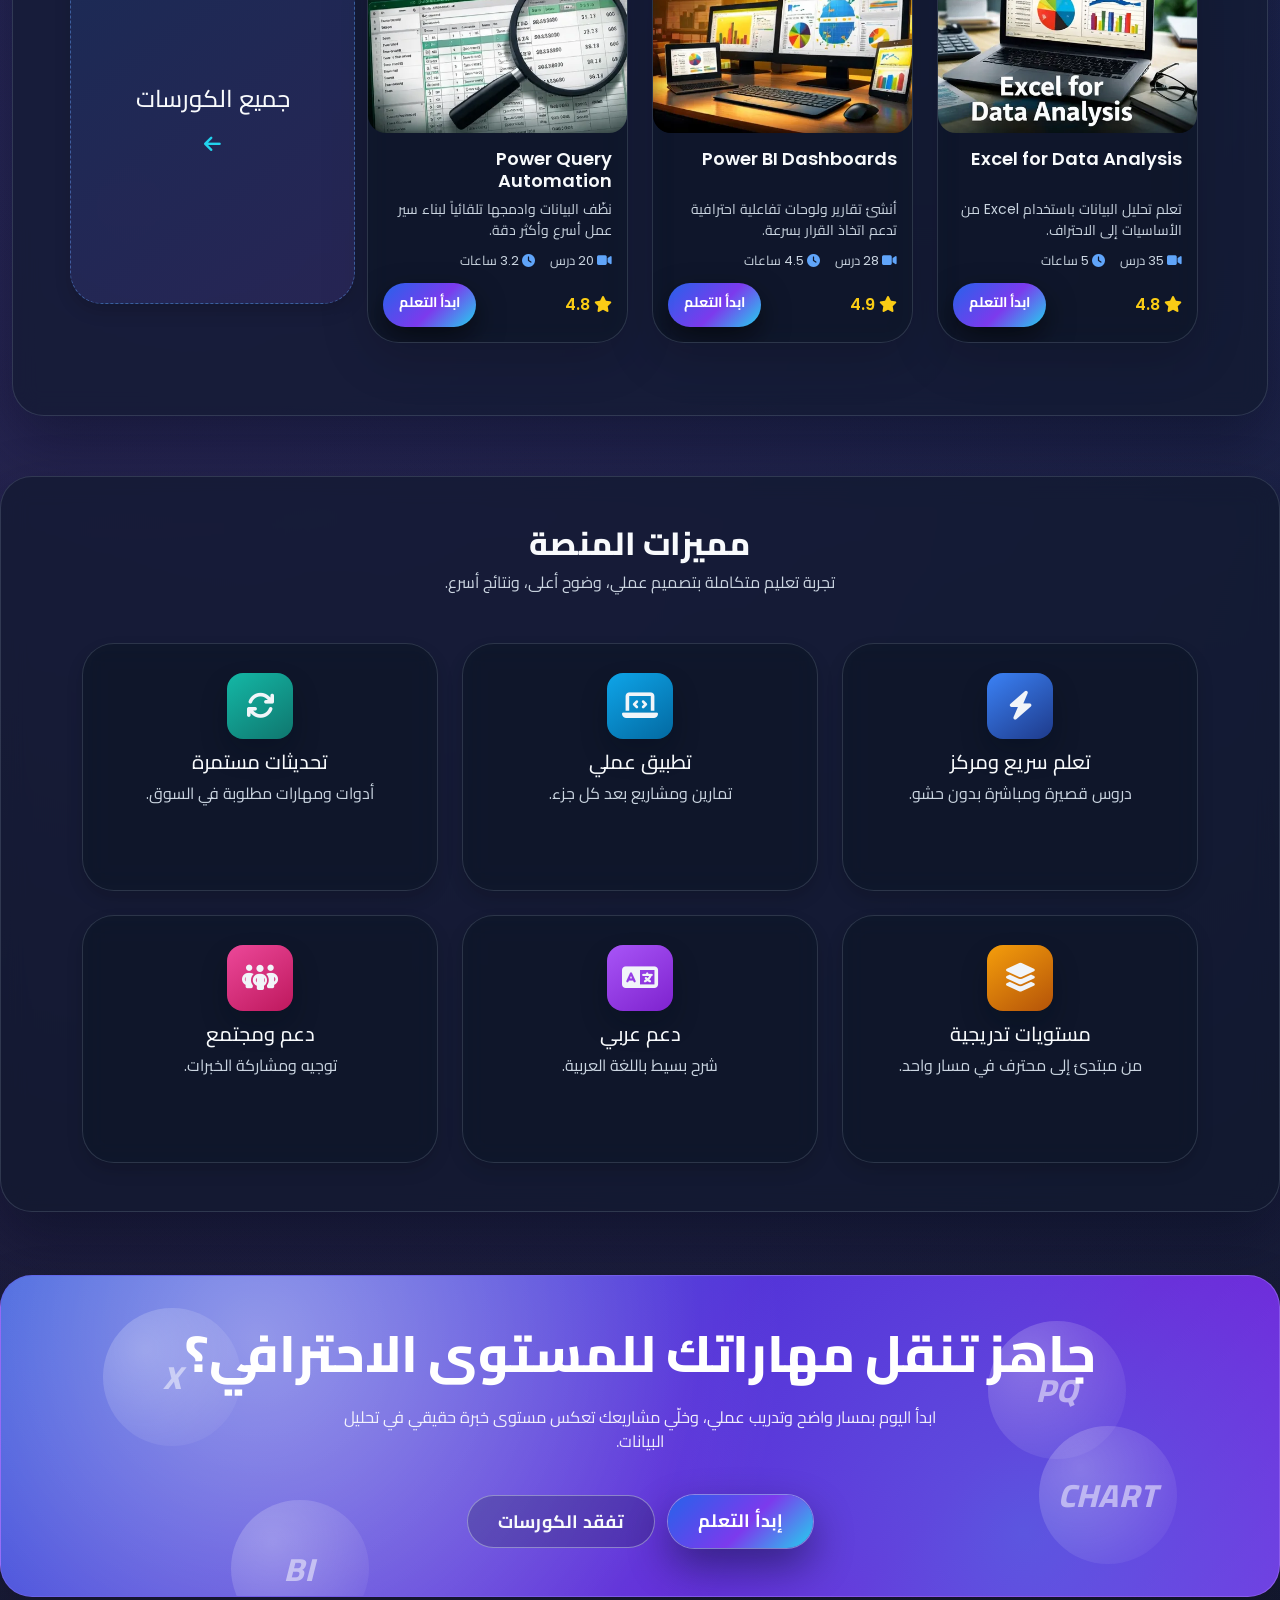
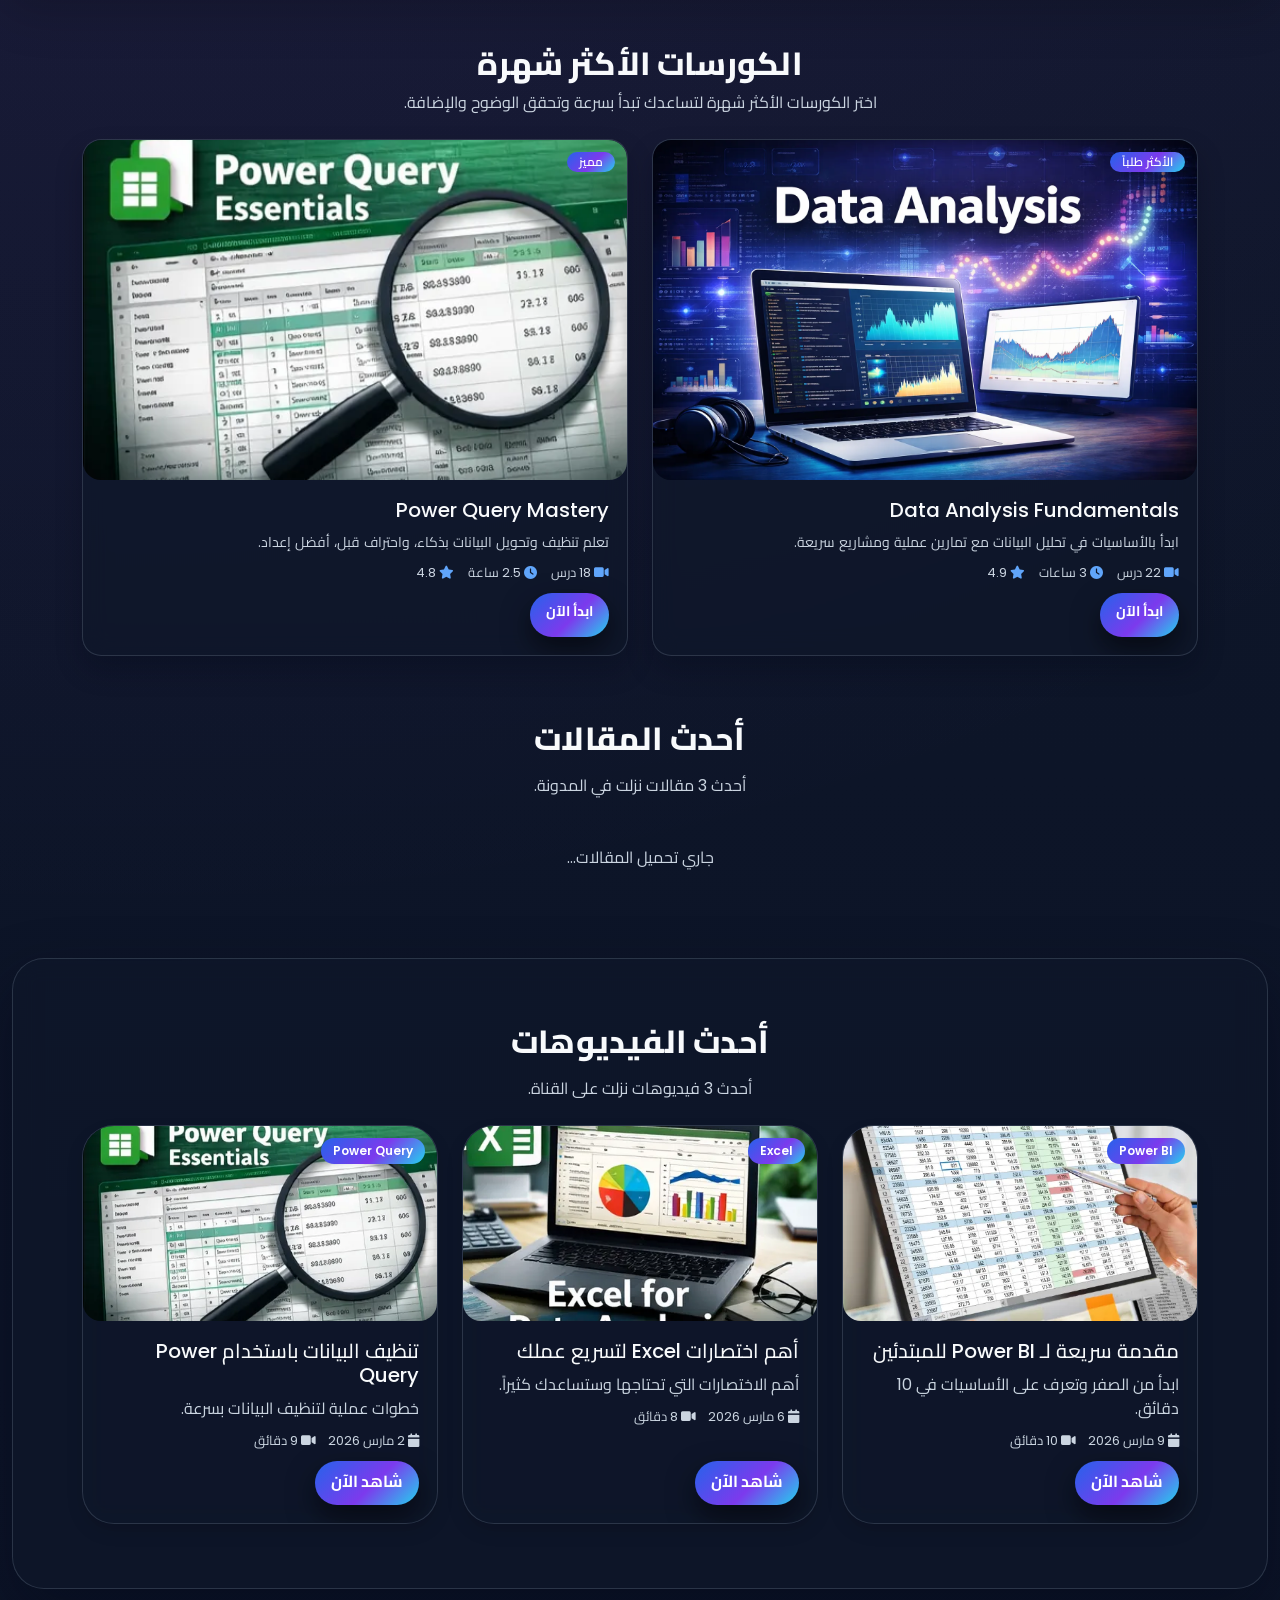
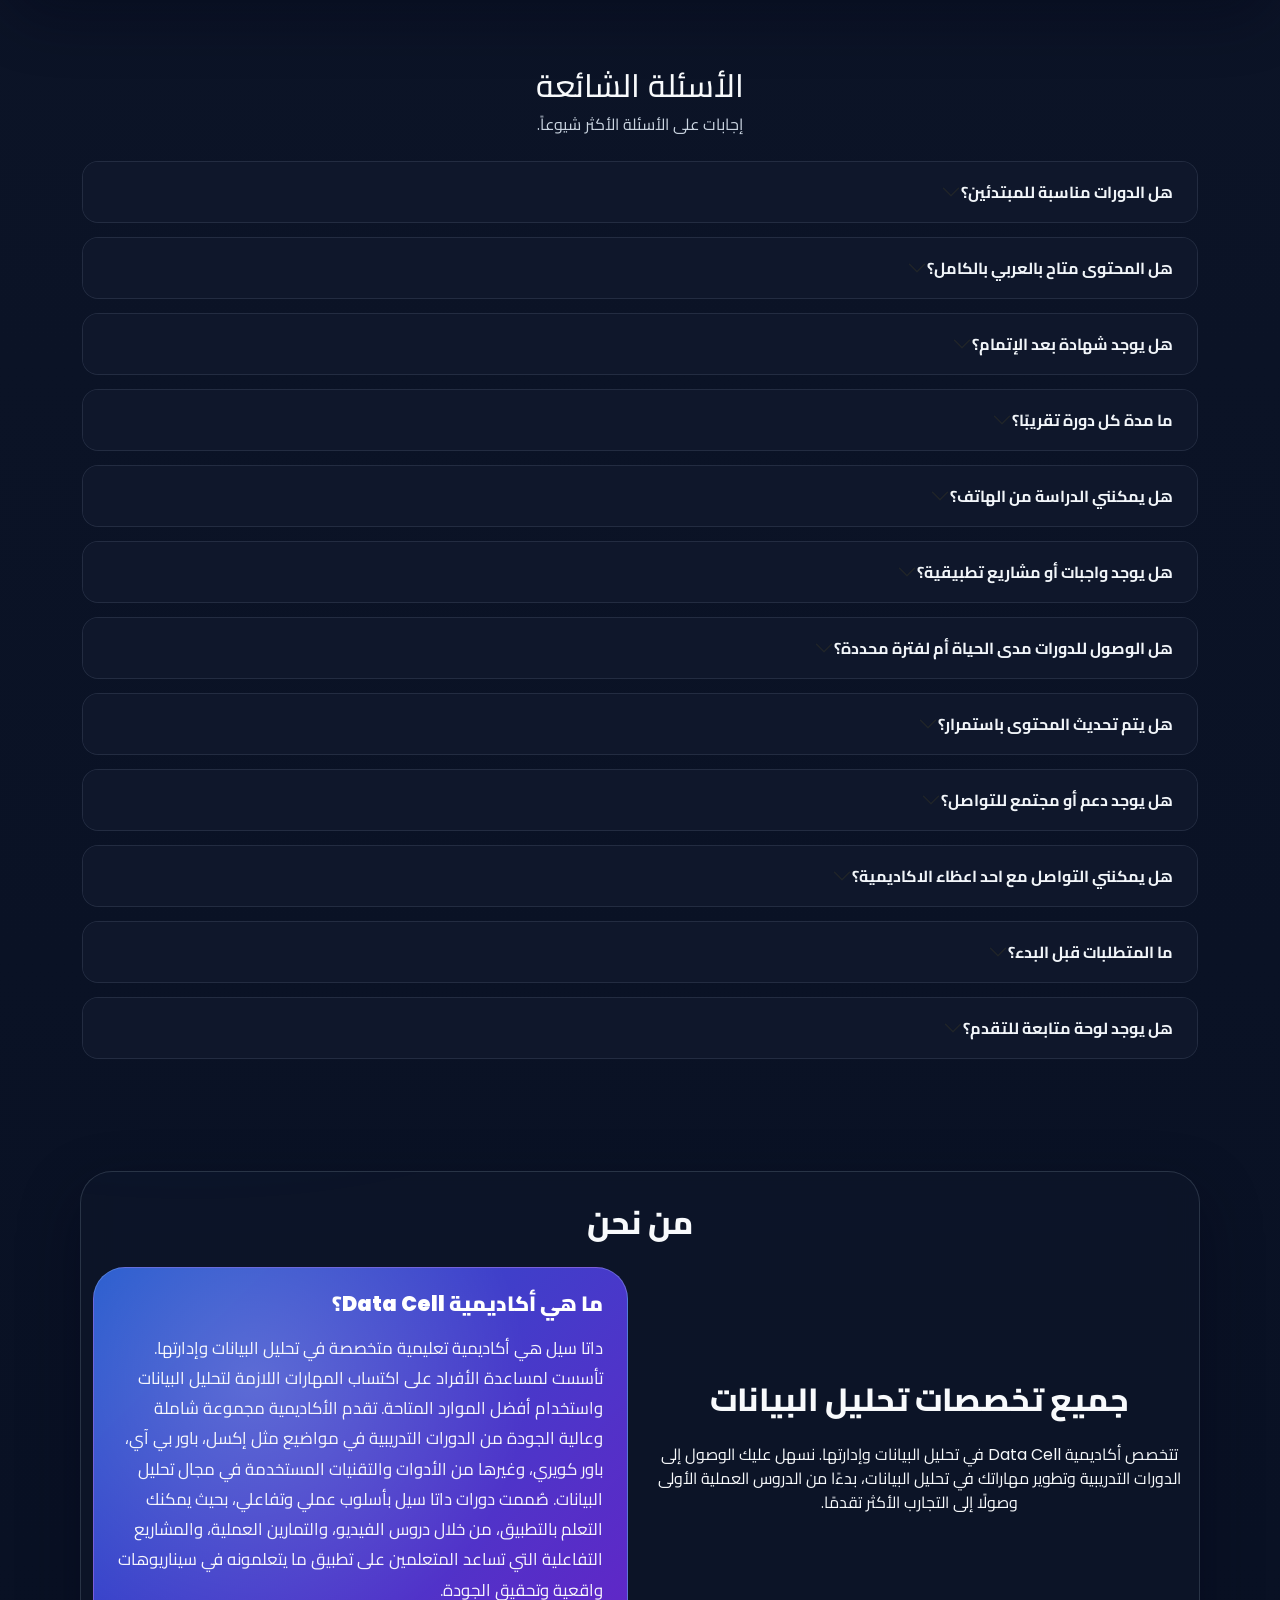
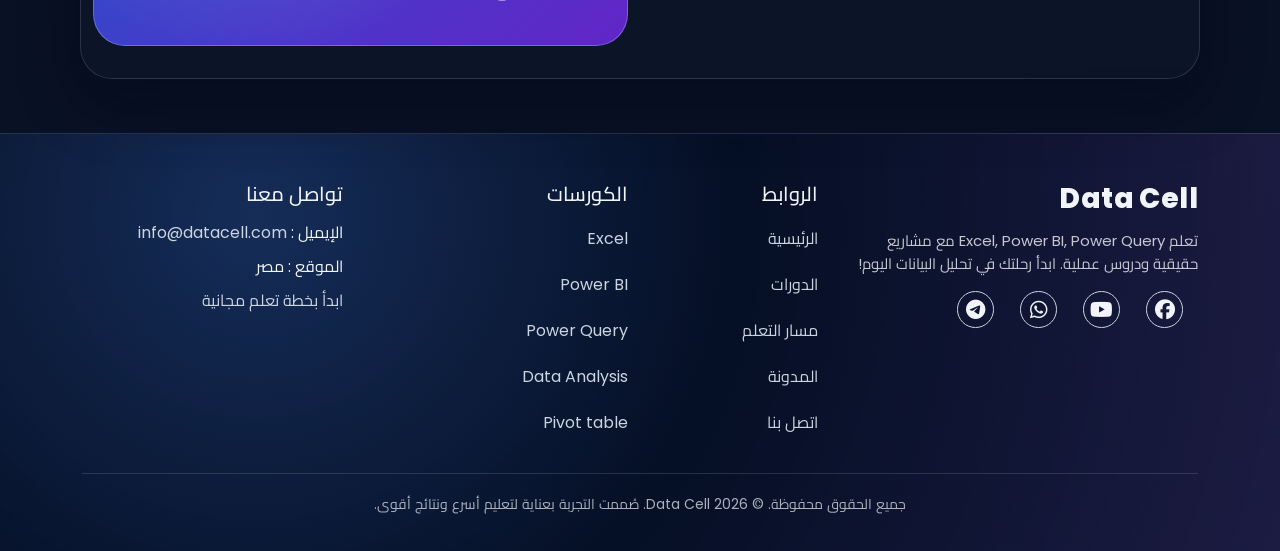
==== commit 7f36faa8: "Add files via upload" ====
--- a/index.html
+++ b/index.html
@@ -139,13 +139,13 @@
             <div class="hero-copy mx-auto">
               <h1 class="hero-title">حوّل البيانات إلى قرارات قوية مع منصة تعلم عملية</h1>
               <p class="hero-text">
-                برامج تدريب احترافية في Excel وPower BI وPower Query بمشاريع واقعية، إرشاد واضح، وتجربة تفاعلية تجعل
+                برامج تدريب احترافية في Excel و Power BI و Power Query بمشاريع واقعية، إرشاد واضح، وتجربة تفاعلية تجعل
                 طريقك
                 أقصر من اليوم الأول حتى الجاهزية لسوق العمل.
               </p>
               <div class="hero-actions justify-content-center">
-                <a href="learning_path.html" class="btn btn-primary btn-lg px-4">Start Learning</a>
-                <a href="courses.html" class="btn btn-outline-light btn-lg px-4">Explore Courses</a>
+                <a href="learning_path.html" class="btn btn-primary btn-lg px-4">إبدأ التعلم</a>
+                <a href="courses.html" class="btn btn-outline-light btn-lg px-4">تفقد الكورسات</a>
               </div>
               <div class="hero-highlights">
                 <span><i class="fa-solid fa-bolt"></i> تعلم سريع بدون حشو</span>
@@ -235,7 +235,7 @@
               <span class="journey-step__num">03</span>
               <h3>اضغط وابدأ الآن</h3>
               <p>كل شيء جاهز للوصول السريع لأهدافك في تحليل البيانات.</p>
-              <a href="learning_path.html" class="btn btn-primary btn-sm mt-2">Start Learning</a>
+              <a href="learning_path.html" class="btn btn-primary btn-sm mt-2">إبدأ التعلم</a>
             </article>
           </div>
         </div>
@@ -392,8 +392,8 @@
         <h2>جاهز تنقل مهاراتك للمستوى الاحترافي؟</h2>
         <p>ابدأ اليوم بمسار واضح وتدريب عملي، وخلّي مشاريعك تعكس مستوى خبرة حقيقي في تحليل البيانات.</p>
         <div class="cta-buttons">
-          <a href="learning_path.html" class="btn btn-primary btn-lg">Start Learning</a>
-          <a href="courses.html" class="btn btn-outline-light btn-lg">Explore Courses</a>
+          <a href="learning_path.html" class="btn btn-primary btn-lg">إبدأ التعلم</a>
+          <a href="courses.html" class="btn btn-outline-light btn-lg">تفقد الكورسات</a>
         </div>
       </div>
     </section>
--- a/css/main.css
+++ b/css/main.css
@@ -1336,10 +1336,6 @@
   transition: transform 0.3s var(--ease-out);
 }
 
-.navbar-brand:hover {
-  transform: translateY(-2px);
-}
-
 .nav-item a {
   font-weight: 600;
   padding: 10px 16px;
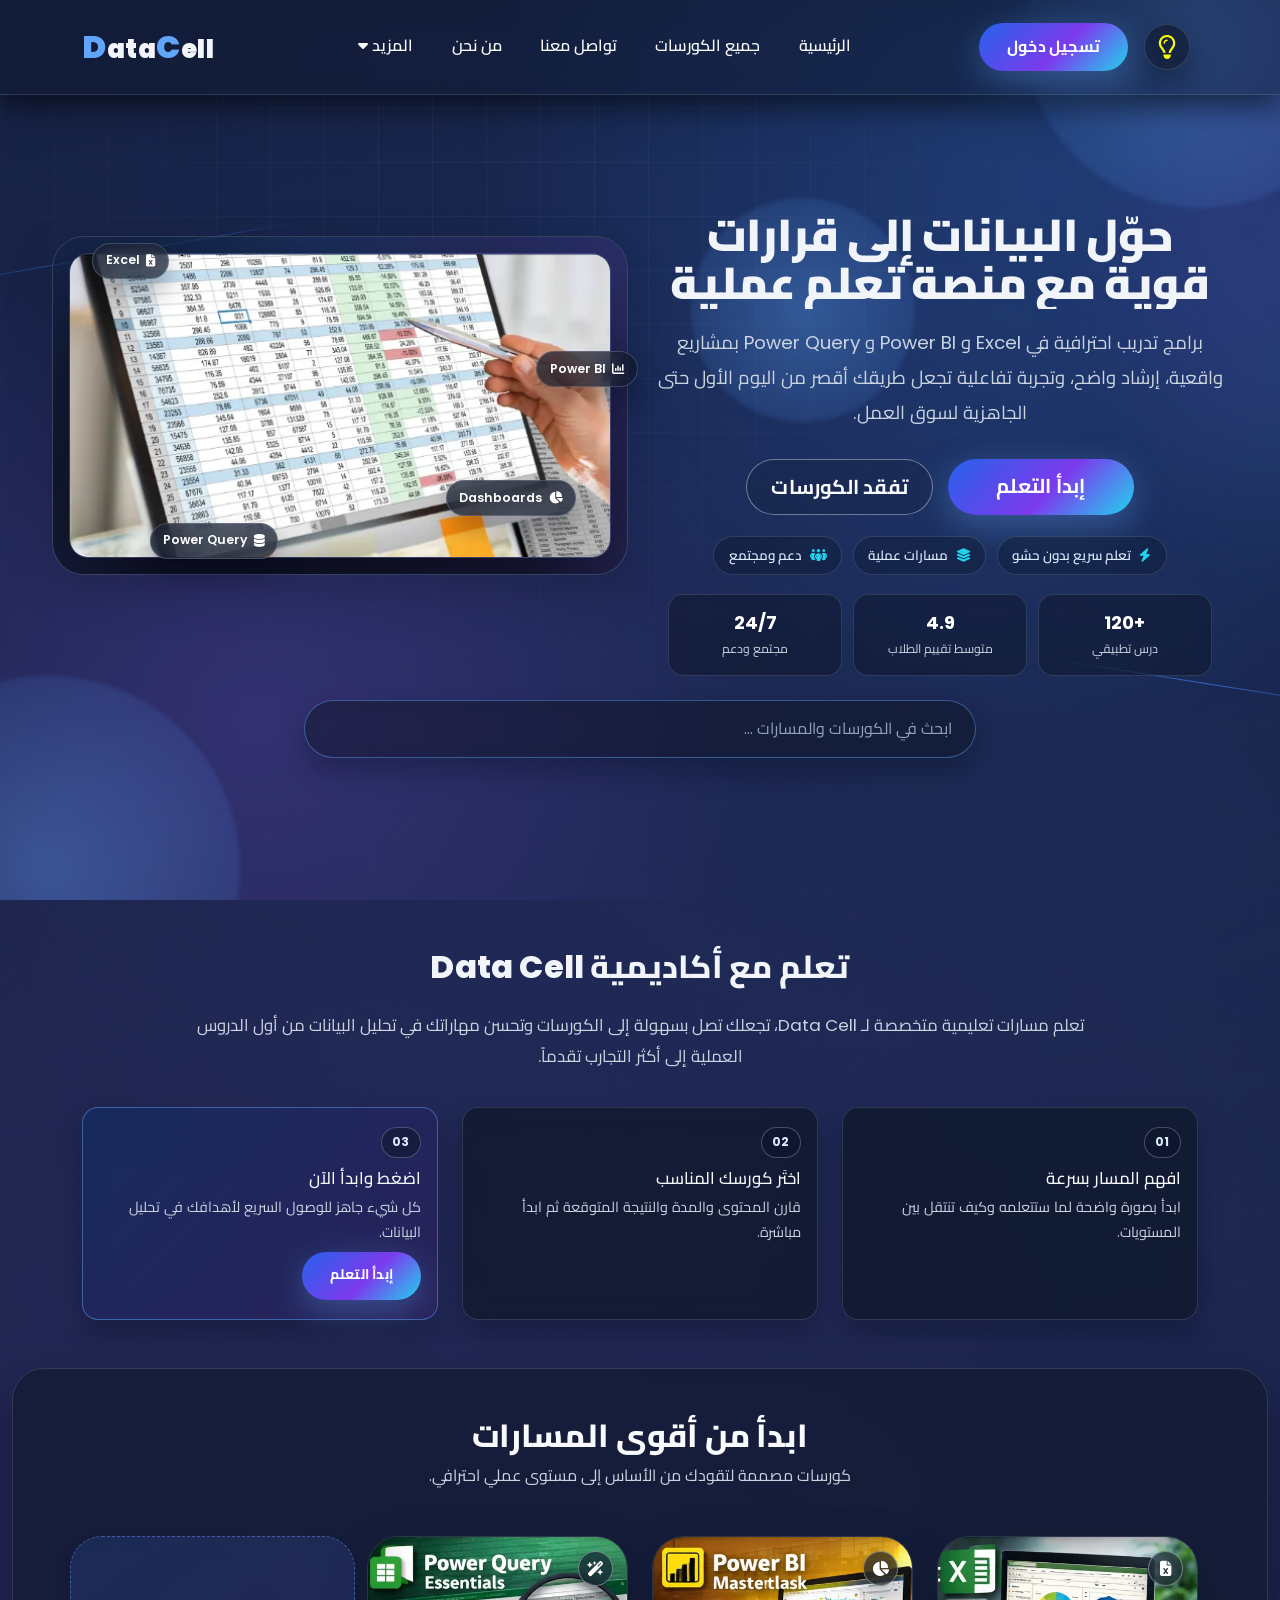
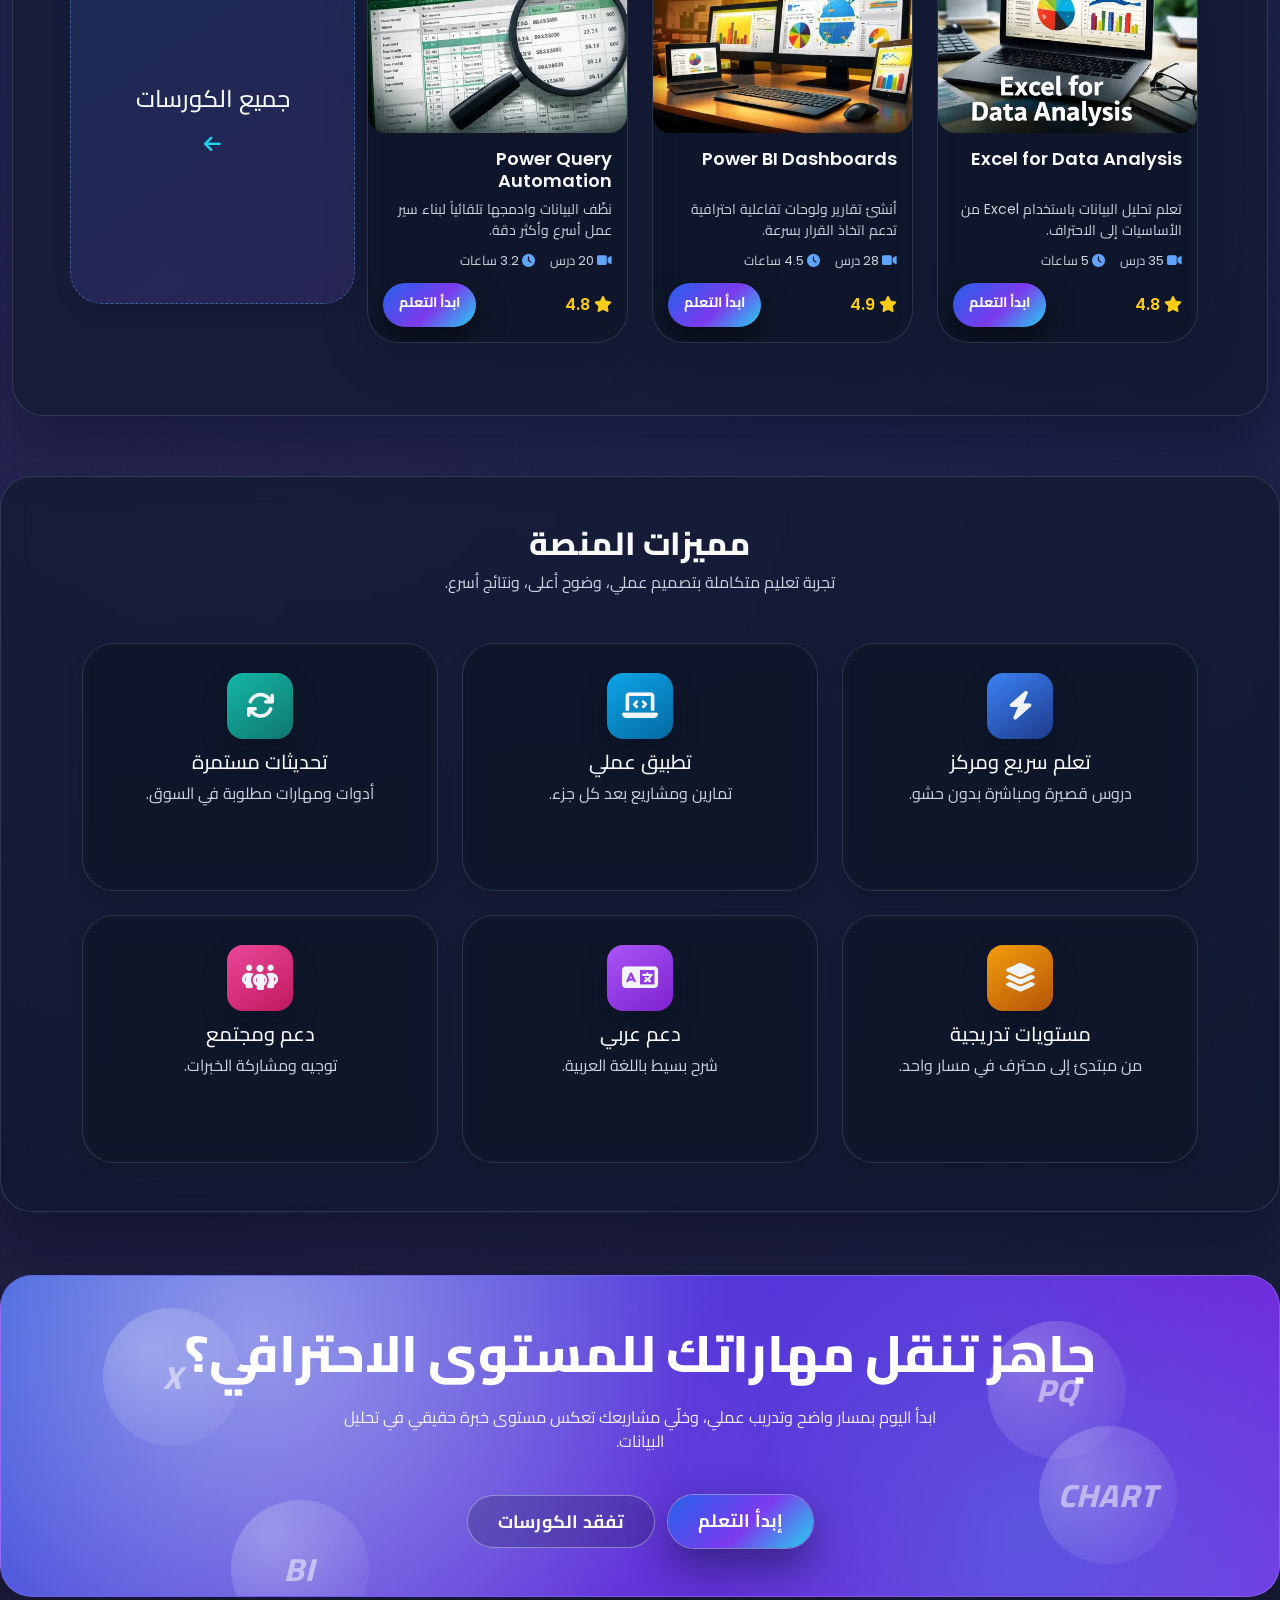
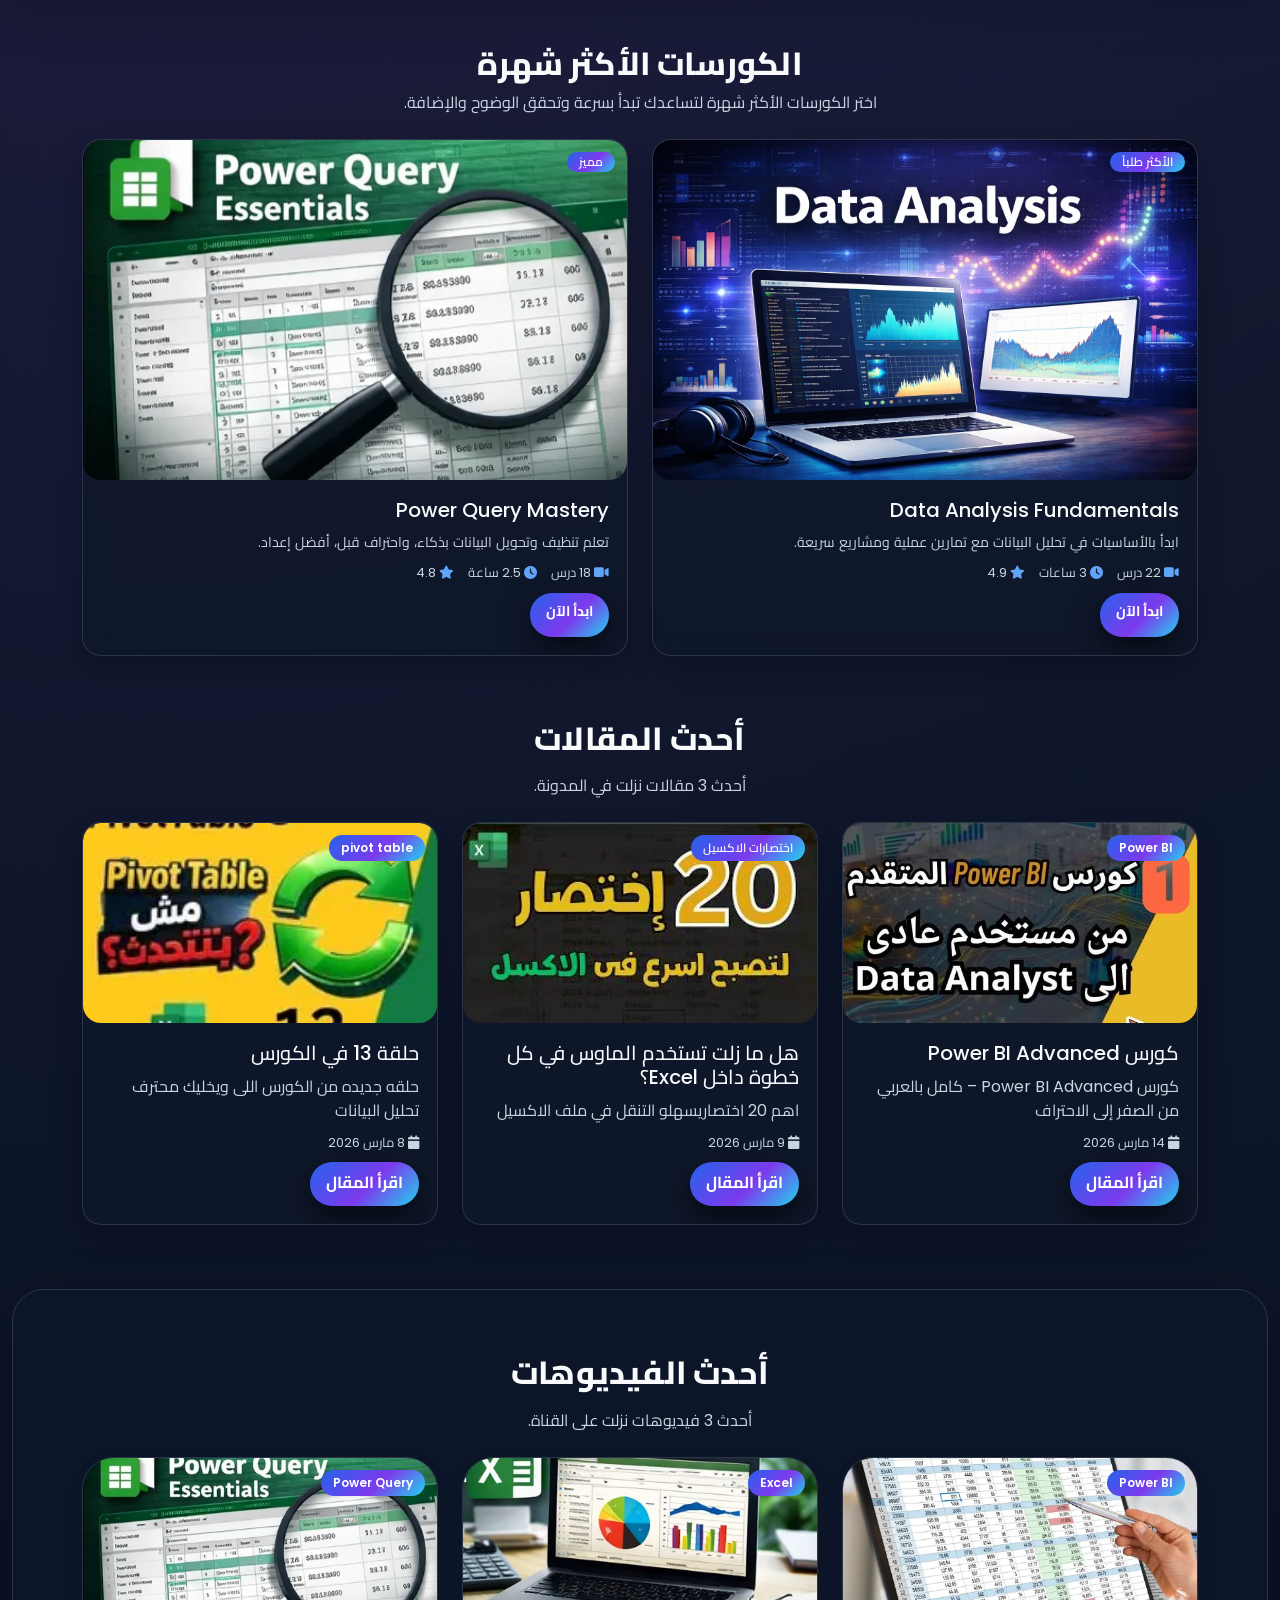
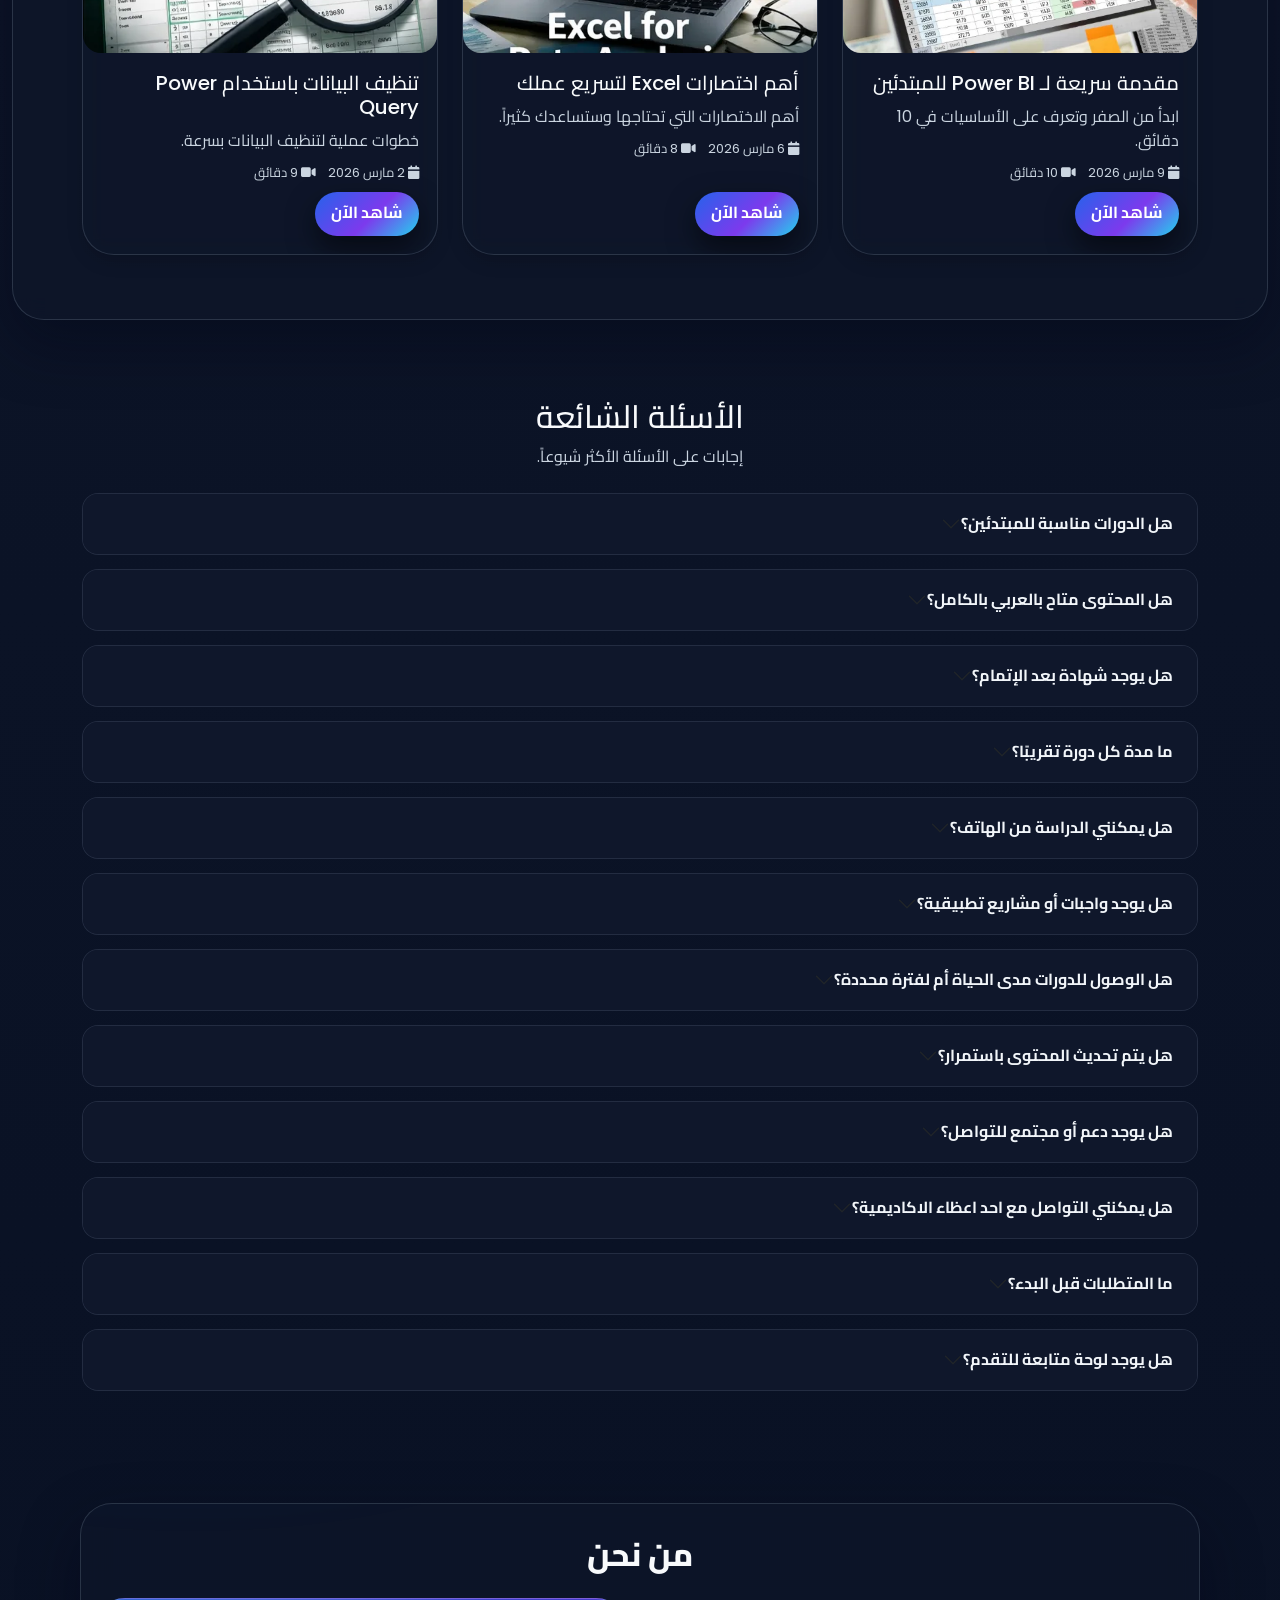
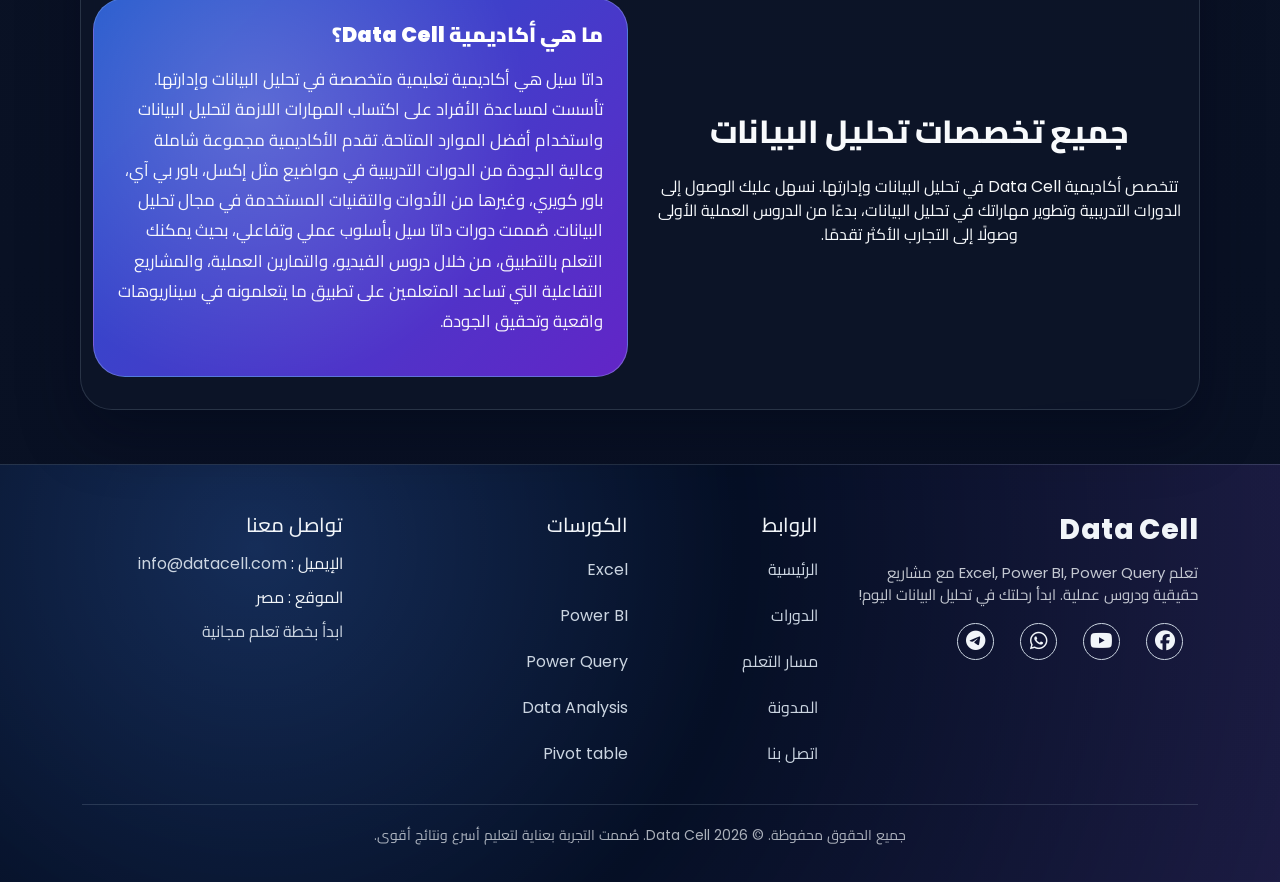
==== commit 88672840: "Update Open Graph and Twitter image metadata" ====
--- a/index.html
+++ b/index.html
@@ -17,7 +17,7 @@
   <meta property="og:site_name" content="Data Cell">
   <meta property="og:title" content="Data Cell | تعلم تحليل البيانات">
   <meta property="og:type" content="website">
-  <meta property="og:image" content="https://abdokhaledshaaban.github.io/data_cell/img/hero.webp">
+  <meta property="og:image" content="https://abdokhaledshaaban.github.io/data_cell/img/data analysis course.webp">
   <meta property="og:image:alt" content="Data Cell platform preview">
   <meta property="og:description"
     content="أكاديمية Data Cell لتعلّم تحليل البيانات باستخدام Excel وPower BI وPower Query مع دورات عملية ومشاريع حقيقية.">
@@ -25,7 +25,7 @@
   <meta name="twitter:description"
     content="أكاديمية Data Cell لتعلّم تحليل البيانات باستخدام Excel وPower BI وPower Query مع دورات عملية ومشاريع حقيقية.">
   <meta name="twitter:card" content="summary_large_image">
-  <meta name="twitter:image" content="https://abdokhaledshaaban.github.io/data_cell/img/hero.webp">
+  <meta name="twitter:image" content="https://abdokhaledshaaban.github.io/data_cell/img/data analysis course.webp">
   <meta name="twitter:image:alt" content="Data Cell platform preview">
 
   <script type="application/ld+json">
@@ -628,4 +628,4 @@
   <script src="js/pages/index.js" defer></script>
 </body>
 
-</html>+</html>
